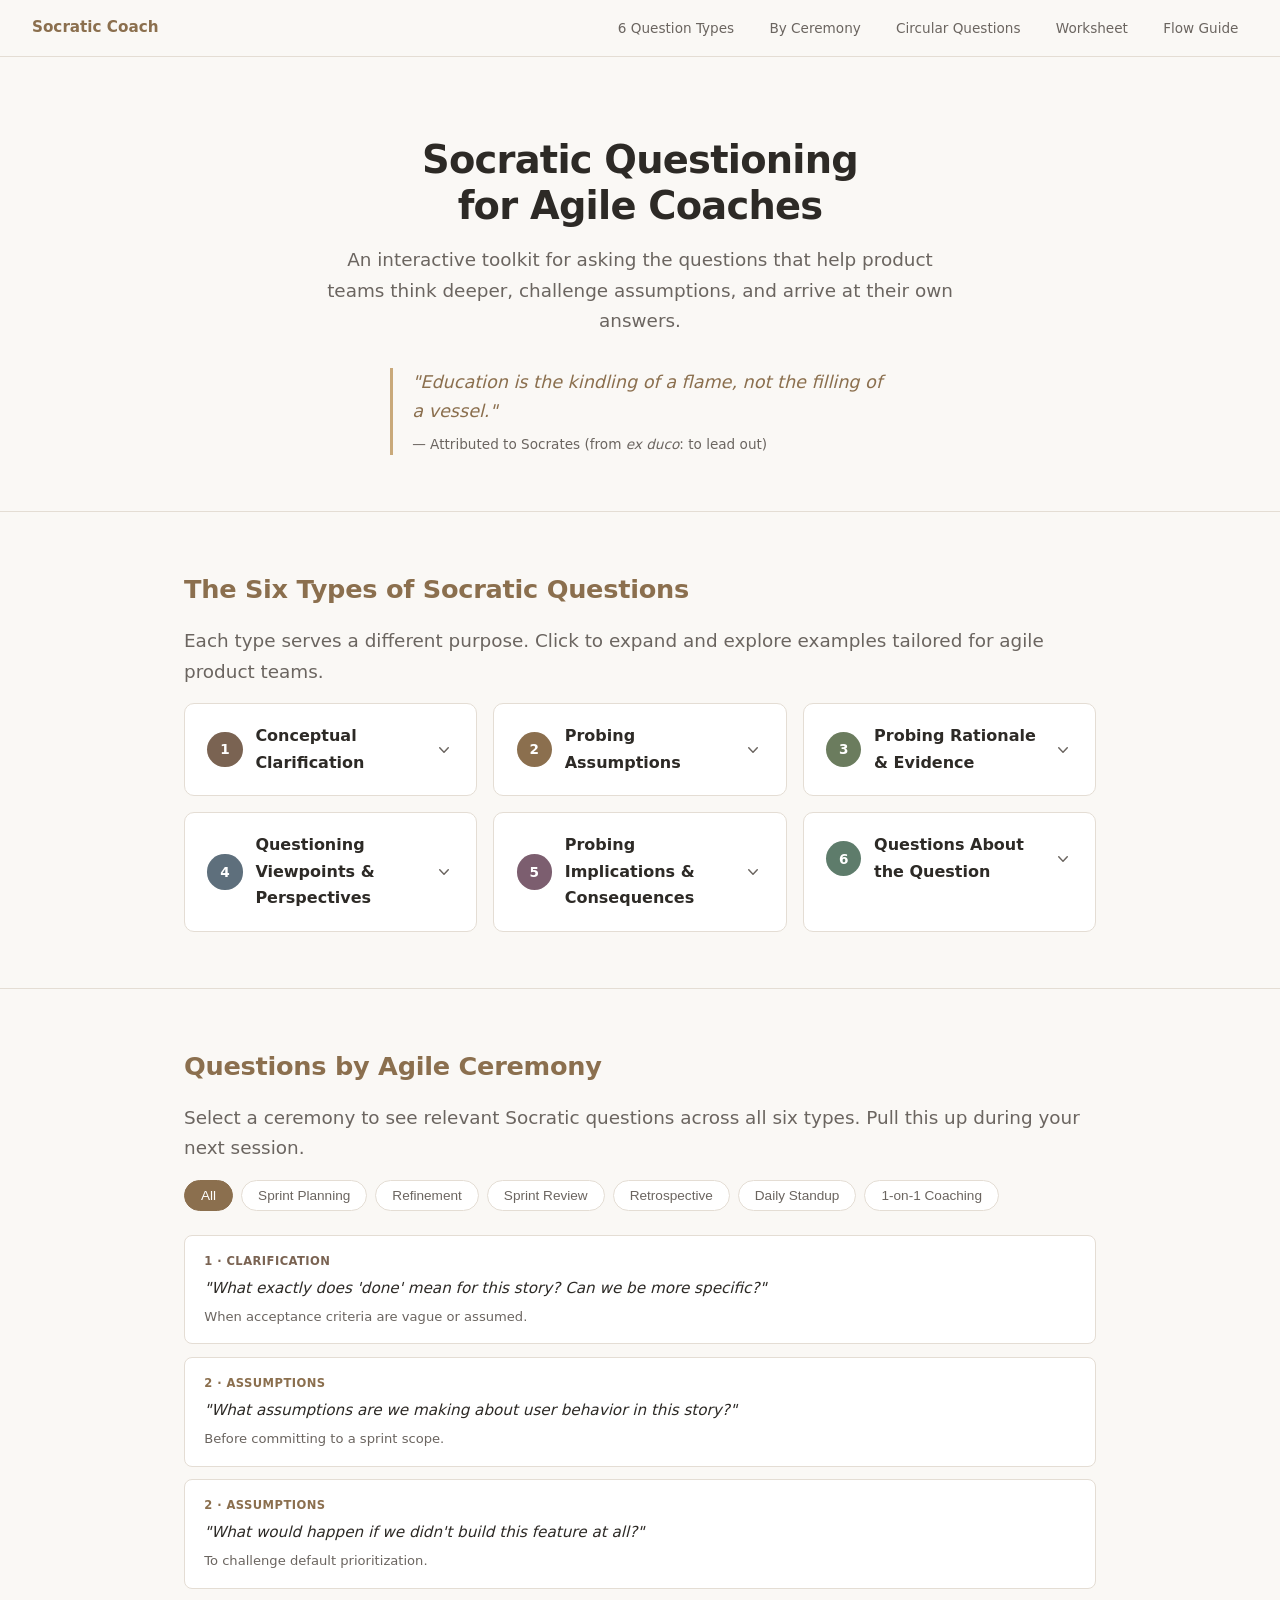
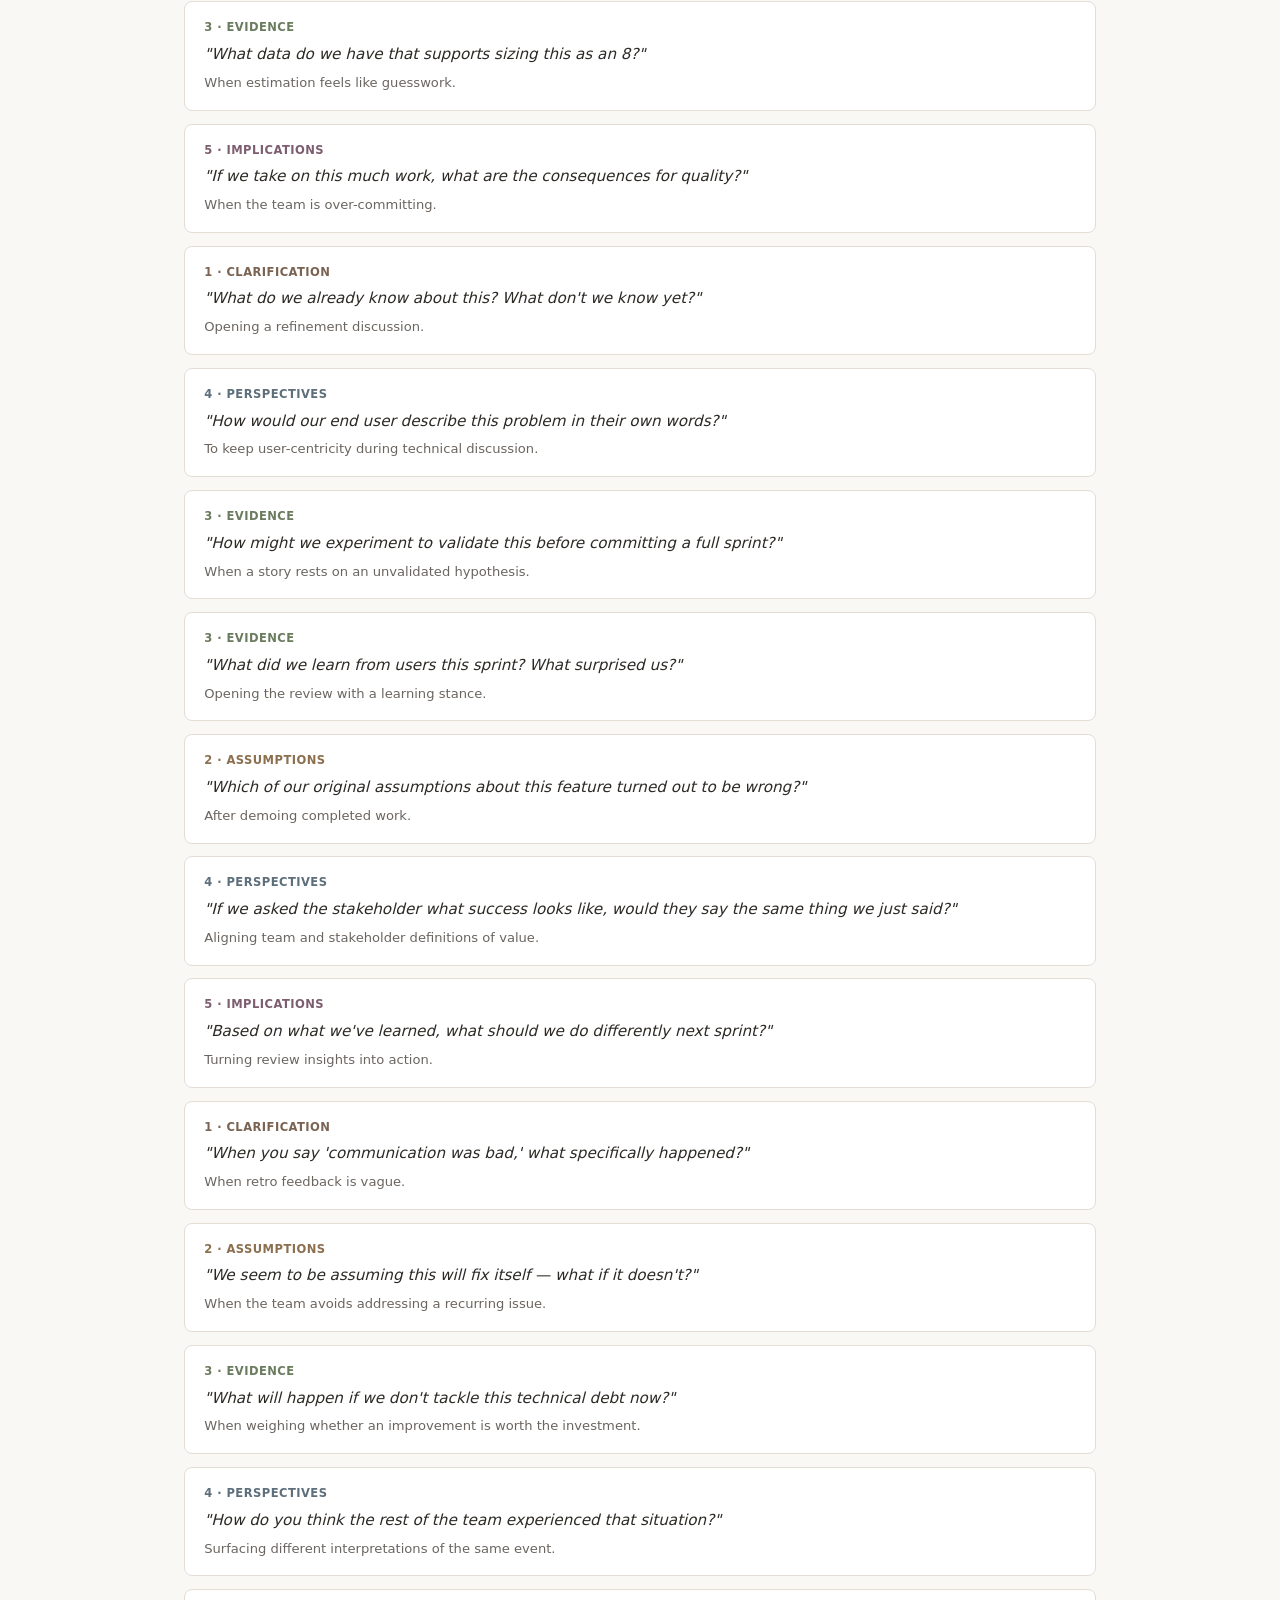
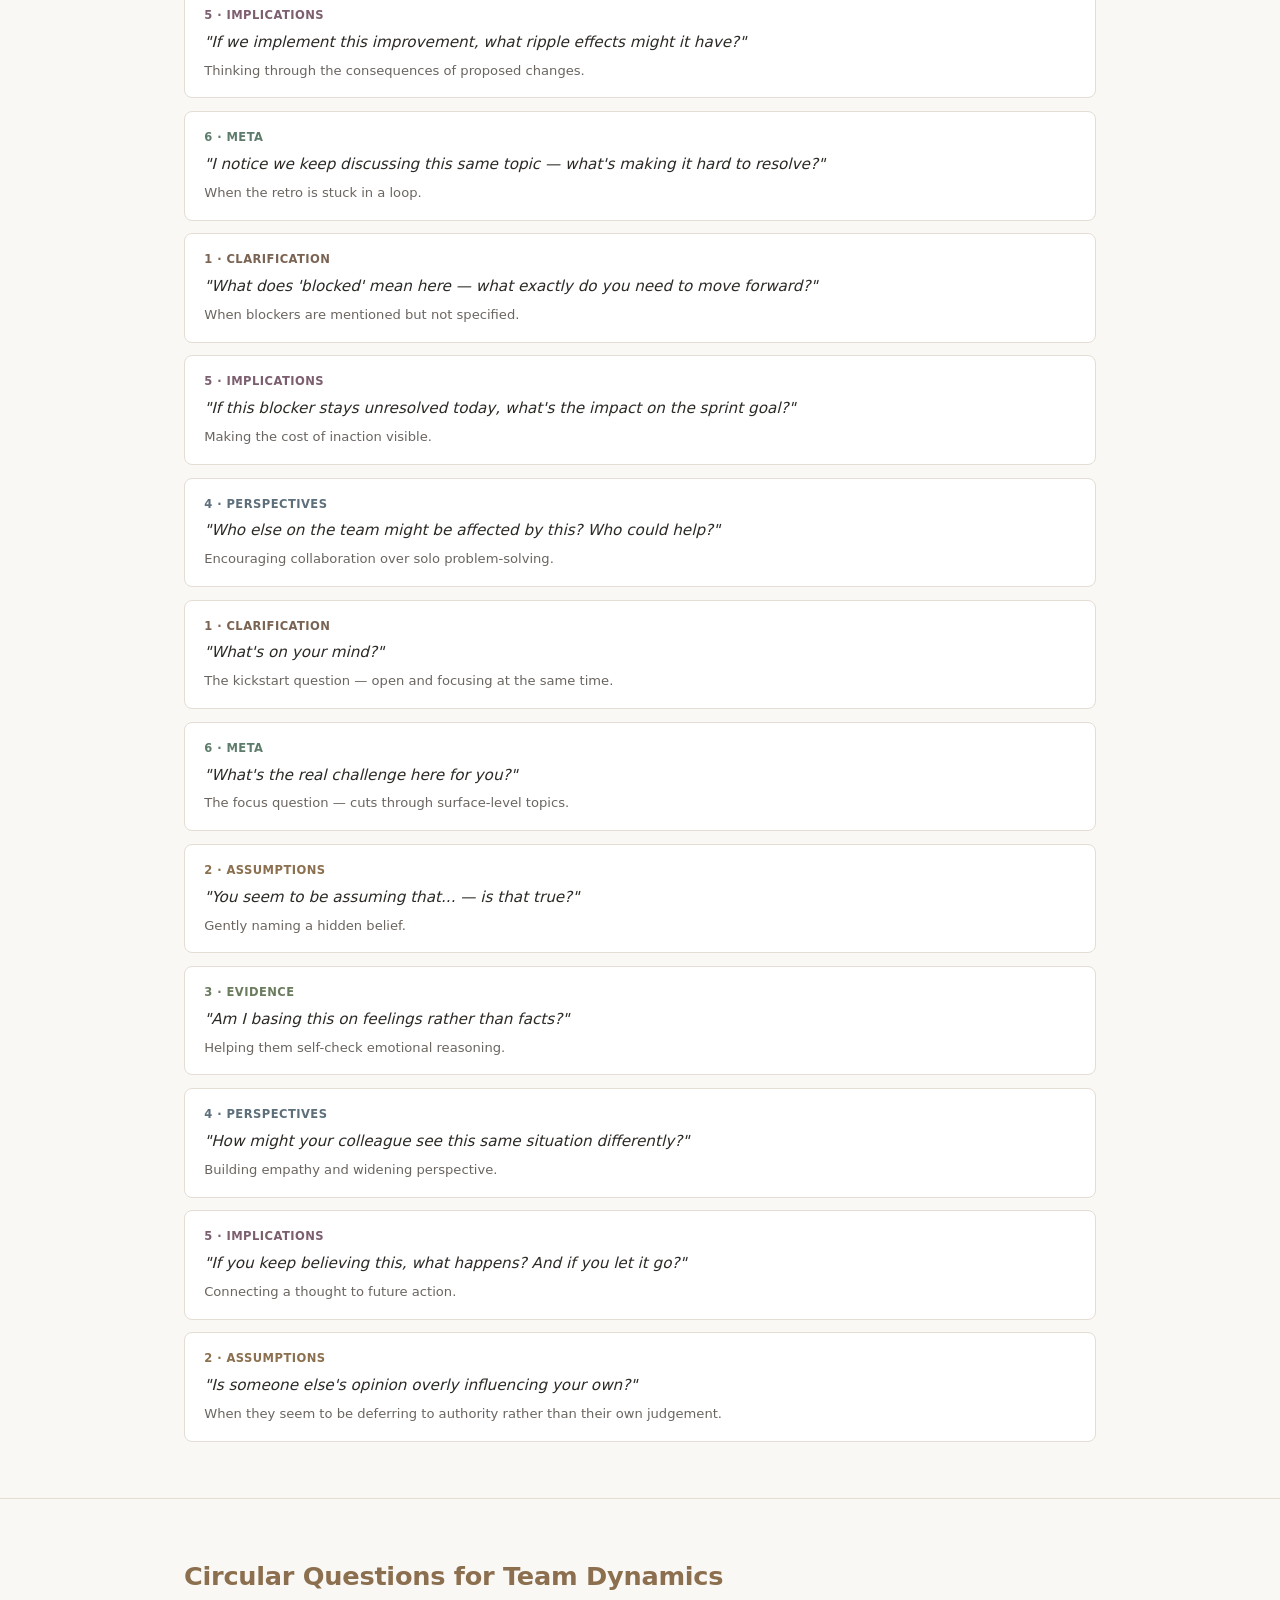
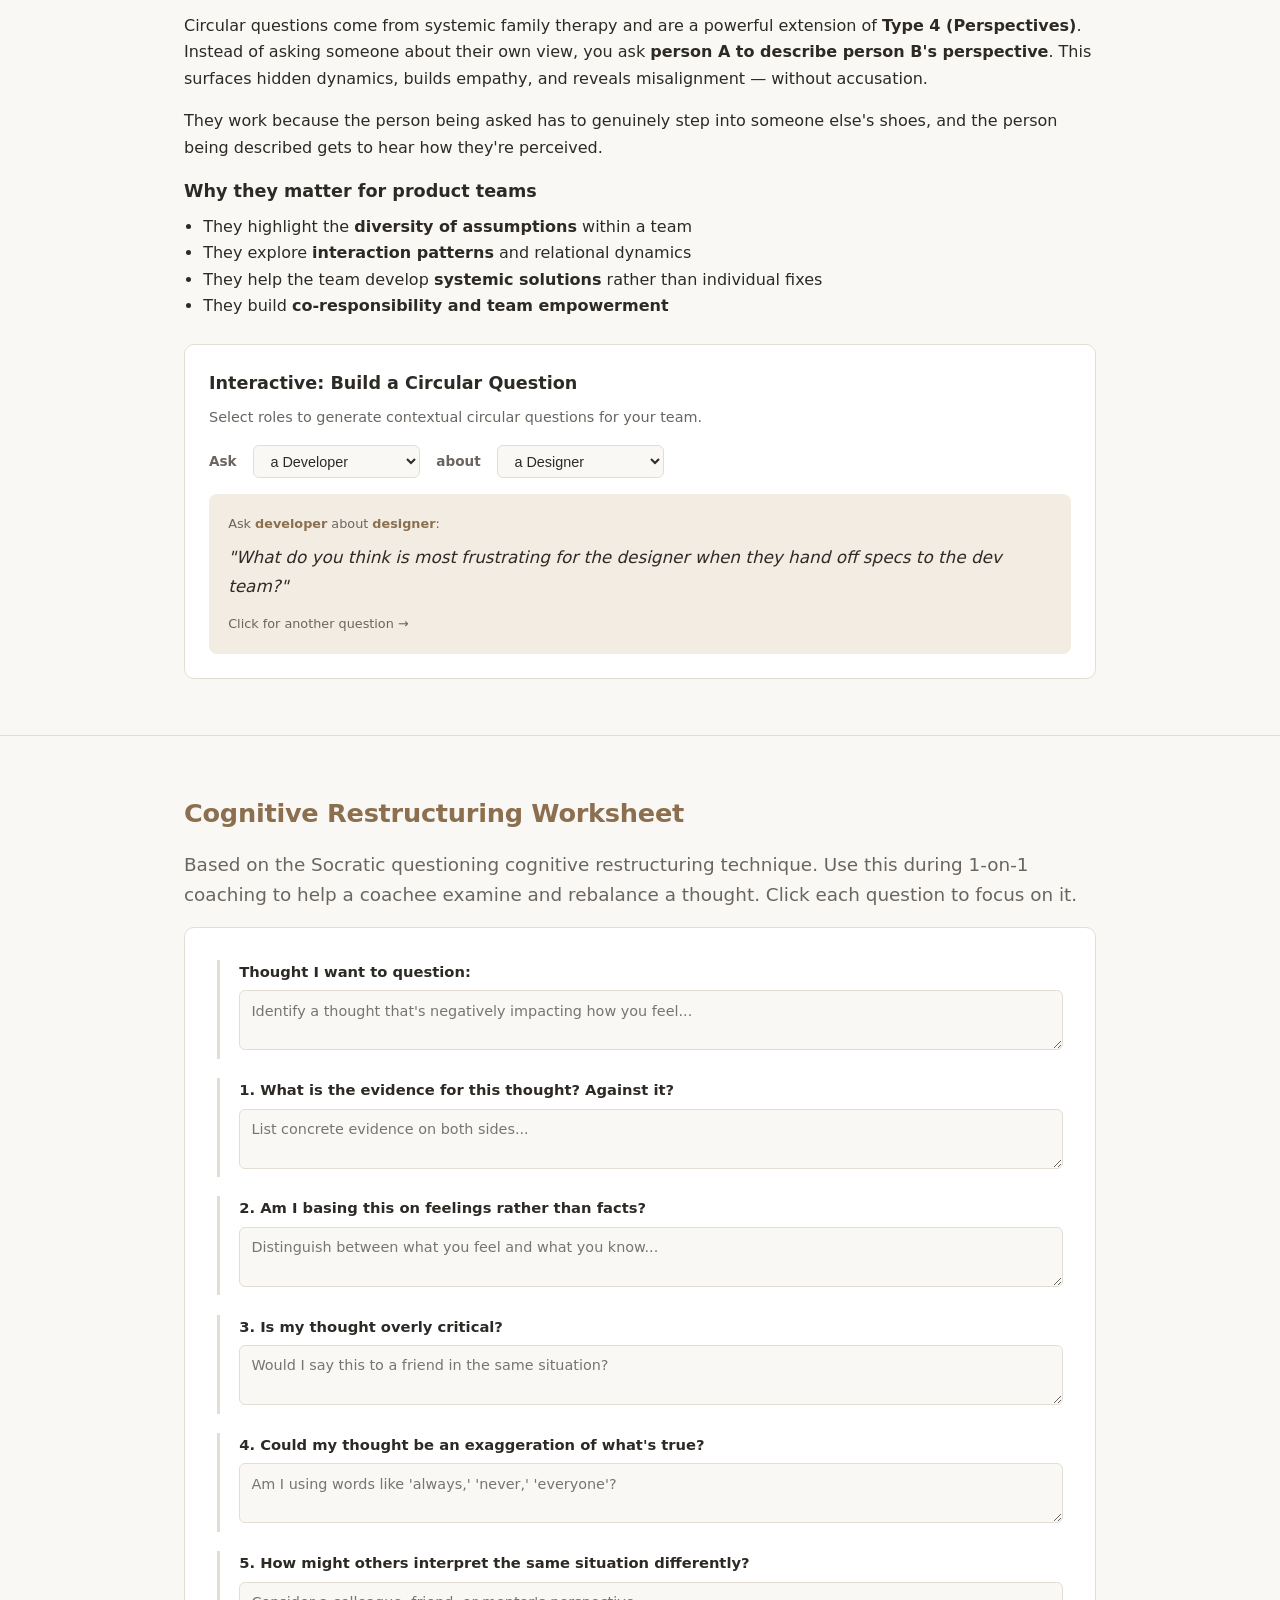
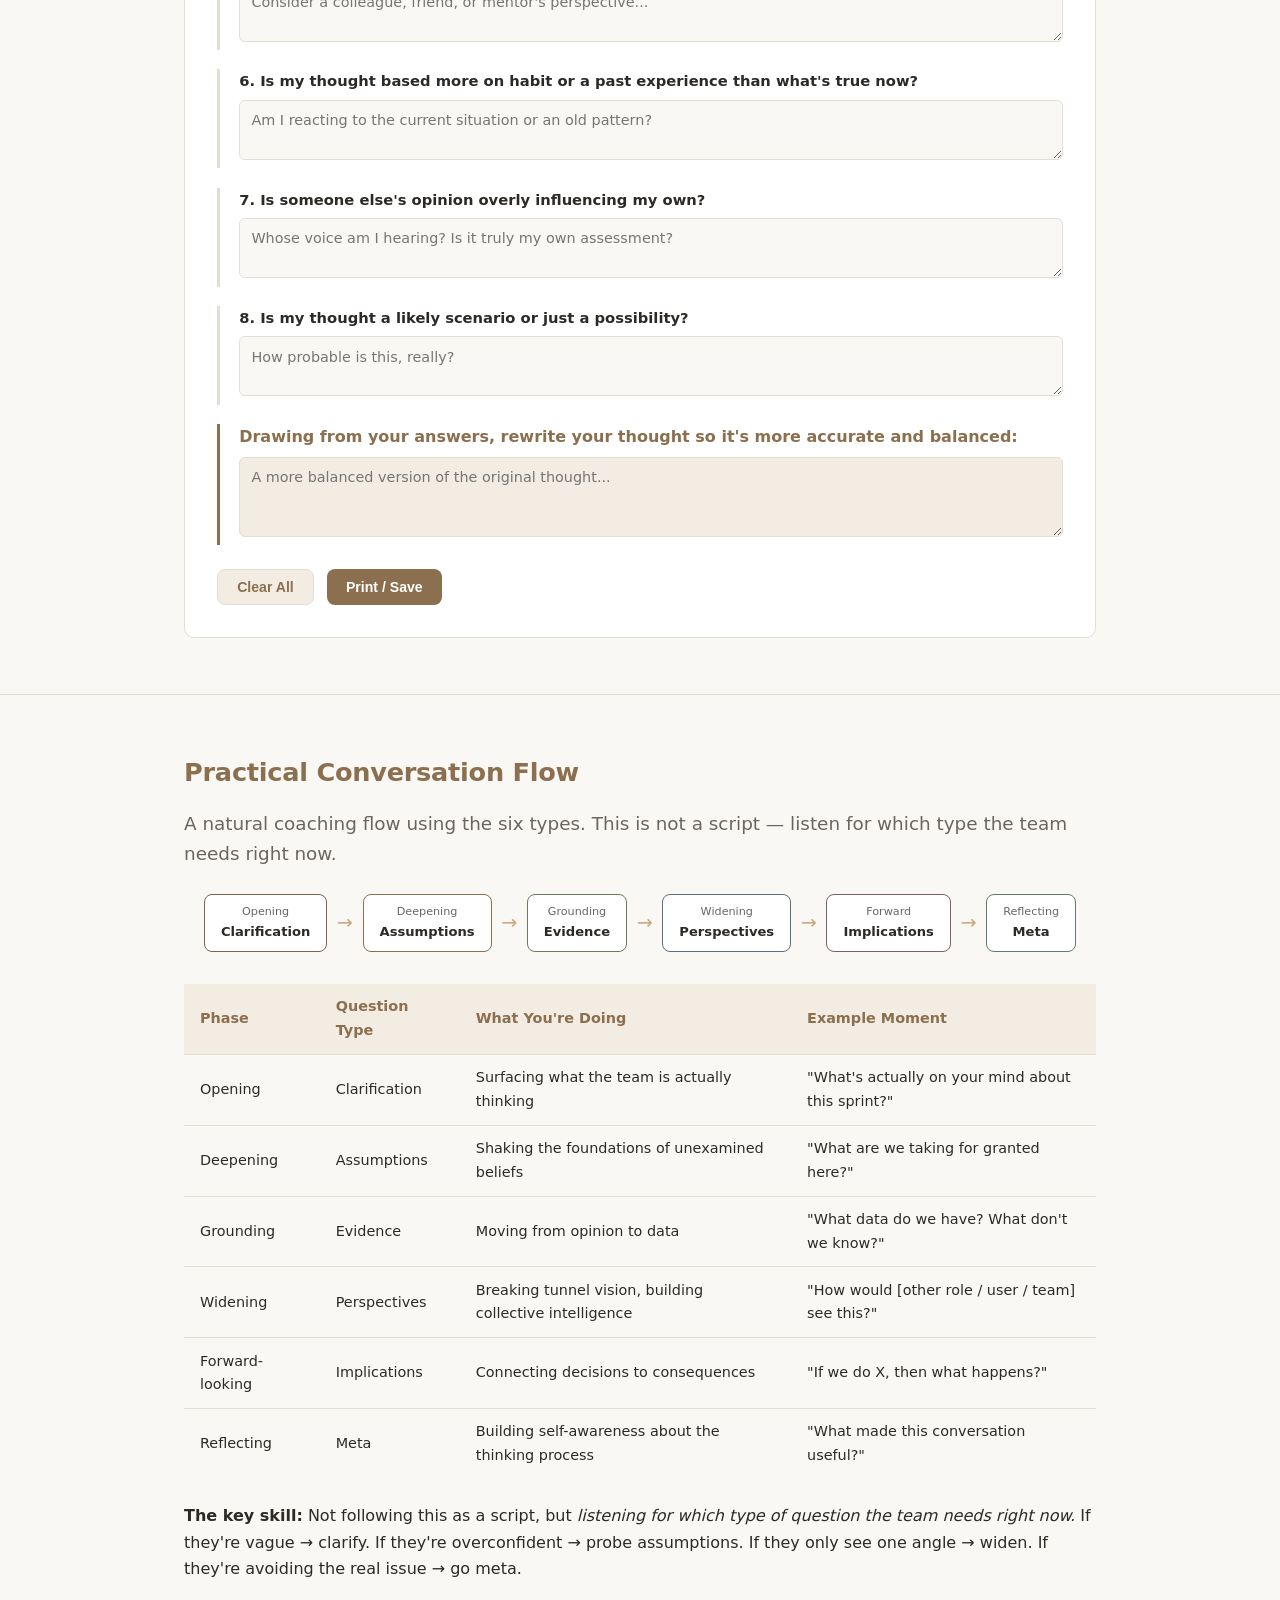
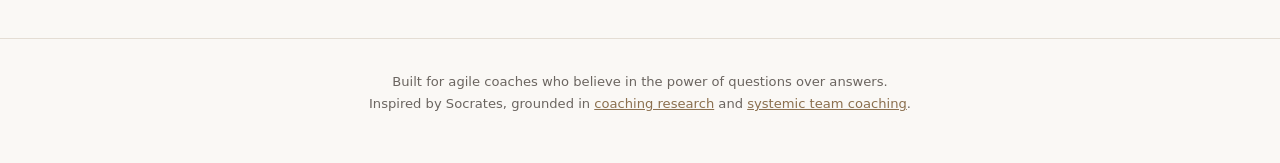
==== index.html @ c81d88c5 "Add interactive Socratic questioning page for agile coaches Replace tracked PDFs with a self-contain" ====
<!DOCTYPE html>
<html lang="en">
<head>
<meta charset="UTF-8">
<meta name="viewport" content="width=device-width, initial-scale=1.0">
<title>Socratic Questioning for Agile Coaches</title>
<style>
  :root {
    --bg: #faf8f5;
    --surface: #ffffff;
    --text: #2d2a26;
    --text-muted: #6b6560;
    --accent: #8b6f4e;
    --accent-light: #c9a97a;
    --accent-bg: #f3ece3;
    --border: #e4ddd4;
    --shadow: 0 2px 8px rgba(45,42,38,0.08);
    --shadow-lg: 0 4px 20px rgba(45,42,38,0.12);
    --radius: 10px;
    --transition: 0.3s cubic-bezier(0.4, 0, 0.2, 1);

    --cat1: #7a6352; --cat1-bg: #f5ede6;
    --cat2: #8b6f4e; --cat2-bg: #f3ece3;
    --cat3: #6b7c5e; --cat3-bg: #edf2e8;
    --cat4: #5e6f7c; --cat4-bg: #e8eef2;
    --cat5: #7c5e6f; --cat5-bg: #f2e8ee;
    --cat6: #5e7c6b; --cat6-bg: #e8f2ed;
  }

  *, *::before, *::after { box-sizing: border-box; margin: 0; padding: 0; }

  body {
    font-family: -apple-system, BlinkMacSystemFont, 'Segoe UI', system-ui, sans-serif;
    background: var(--bg);
    color: var(--text);
    line-height: 1.65;
    -webkit-font-smoothing: antialiased;
  }

  /* ── Nav ── */
  nav {
    position: sticky; top: 0; z-index: 100;
    background: rgba(250,248,245,0.92);
    backdrop-filter: blur(12px);
    border-bottom: 1px solid var(--border);
    padding: 0.75rem 2rem;
    display: flex; gap: 1rem; flex-wrap: wrap; align-items: center;
  }
  nav a {
    color: var(--text-muted); text-decoration: none; font-size: 0.85rem;
    font-weight: 500; padding: 0.3rem 0.6rem; border-radius: 6px;
    transition: var(--transition);
  }
  nav a:hover, nav a:focus { color: var(--accent); background: var(--accent-bg); }
  nav .brand { color: var(--accent); font-weight: 700; font-size: 0.95rem; margin-right: auto; }

  /* ── Layout ── */
  .container { max-width: 960px; margin: 0 auto; padding: 0 1.5rem; }
  section { padding: 3.5rem 0; }
  section + section { border-top: 1px solid var(--border); }

  h1 { font-size: 2.4rem; font-weight: 700; letter-spacing: -0.02em; line-height: 1.2; }
  h2 { font-size: 1.6rem; font-weight: 700; letter-spacing: -0.01em; margin-bottom: 1rem; color: var(--accent); }
  h3 { font-size: 1.1rem; font-weight: 600; margin-bottom: 0.5rem; }
  p { margin-bottom: 1rem; }
  .lead { font-size: 1.15rem; color: var(--text-muted); }

  /* ── Hero ── */
  .hero { padding: 5rem 0 3.5rem; text-align: center; }
  .hero h1 { margin-bottom: 1rem; }
  .hero .lead { max-width: 640px; margin: 0 auto 2rem; }
  .hero blockquote {
    font-style: italic; color: var(--accent); font-size: 1.1rem;
    border-left: 3px solid var(--accent-light); padding-left: 1.2rem;
    max-width: 500px; margin: 0 auto; text-align: left;
  }
  .hero blockquote cite { display: block; font-size: 0.85rem; margin-top: 0.4rem; font-style: normal; color: var(--text-muted); }

  /* ── Cards (6 types) ── */
  .card-grid { display: grid; grid-template-columns: repeat(auto-fill, minmax(280px, 1fr)); gap: 1rem; }

  .card {
    background: var(--surface); border: 1px solid var(--border); border-radius: var(--radius);
    cursor: pointer; transition: var(--transition); overflow: hidden;
  }
  .card:hover { box-shadow: var(--shadow-lg); transform: translateY(-2px); }
  .card.open { box-shadow: var(--shadow-lg); }

  .card-header {
    padding: 1.2rem 1.4rem; display: flex; align-items: center; gap: 0.8rem;
    user-select: none;
  }
  .card-number {
    width: 2.2rem; height: 2.2rem; border-radius: 50%;
    display: flex; align-items: center; justify-content: center;
    font-weight: 700; font-size: 0.85rem; color: #fff; flex-shrink: 0;
  }
  .card-header h3 { margin: 0; font-size: 1rem; flex: 1; }
  .card-chevron {
    width: 20px; height: 20px; transition: transform var(--transition); flex-shrink: 0;
    color: var(--text-muted);
  }
  .card.open .card-chevron { transform: rotate(180deg); }

  .card-body {
    max-height: 0; overflow: hidden; transition: max-height 0.4s ease, padding 0.3s ease;
    padding: 0 1.4rem;
  }
  .card.open .card-body { max-height: 800px; padding: 0 1.4rem 1.4rem; }

  .card-body .tag {
    display: inline-block; font-size: 0.75rem; font-weight: 600;
    padding: 0.15rem 0.55rem; border-radius: 4px; margin-bottom: 0.6rem;
    text-transform: uppercase; letter-spacing: 0.04em;
  }
  .card-body ul { padding-left: 1.2rem; margin-bottom: 0.8rem; }
  .card-body li { margin-bottom: 0.35rem; font-size: 0.92rem; }
  .card-body li em { color: var(--accent); }
  .card-body .tip {
    background: var(--accent-bg); border-radius: 6px; padding: 0.7rem 1rem;
    font-size: 0.88rem; margin-top: 0.5rem;
  }
  .card-body .tip strong { color: var(--accent); }

  .cat1 .card-number { background: var(--cat1); } .cat1 .tag { background: var(--cat1-bg); color: var(--cat1); }
  .cat2 .card-number { background: var(--cat2); } .cat2 .tag { background: var(--cat2-bg); color: var(--cat2); }
  .cat3 .card-number { background: var(--cat3); } .cat3 .tag { background: var(--cat3-bg); color: var(--cat3); }
  .cat4 .card-number { background: var(--cat4); } .cat4 .tag { background: var(--cat4-bg); color: var(--cat4); }
  .cat5 .card-number { background: var(--cat5); } .cat5 .tag { background: var(--cat5-bg); color: var(--cat5); }
  .cat6 .card-number { background: var(--cat6); } .cat6 .tag { background: var(--cat6-bg); color: var(--cat6); }

  /* ── Ceremony Filter ── */
  .filter-bar {
    display: flex; gap: 0.5rem; flex-wrap: wrap; margin-bottom: 1.5rem;
  }
  .filter-btn {
    background: var(--surface); border: 1px solid var(--border); border-radius: 20px;
    padding: 0.45rem 1rem; font-size: 0.85rem; font-weight: 500;
    cursor: pointer; transition: var(--transition); color: var(--text-muted);
  }
  .filter-btn:hover { border-color: var(--accent-light); color: var(--accent); }
  .filter-btn.active { background: var(--accent); color: #fff; border-color: var(--accent); }

  .ceremony-results { display: grid; gap: 0.8rem; }
  .ceremony-item {
    background: var(--surface); border: 1px solid var(--border); border-radius: 8px;
    padding: 1rem 1.2rem; transition: var(--transition);
  }
  .ceremony-item .q-type {
    font-size: 0.72rem; font-weight: 600; text-transform: uppercase;
    letter-spacing: 0.04em; margin-bottom: 0.3rem;
  }
  .ceremony-item .q-text { font-size: 0.95rem; font-style: italic; color: var(--text); }
  .ceremony-item .q-context { font-size: 0.82rem; color: var(--text-muted); margin-top: 0.3rem; }
  .ceremony-item[hidden] { display: none; }

  /* ── Circular Questions ── */
  .circular-demo {
    background: var(--surface); border: 1px solid var(--border); border-radius: var(--radius);
    padding: 1.5rem; margin-top: 1.5rem;
  }
  .role-selectors { display: flex; gap: 1rem; flex-wrap: wrap; margin-bottom: 1rem; align-items: center; }
  .role-selectors label { font-size: 0.85rem; font-weight: 600; color: var(--text-muted); }
  .role-selectors select {
    padding: 0.4rem 0.8rem; border: 1px solid var(--border); border-radius: 6px;
    font-size: 0.9rem; background: var(--bg); color: var(--text);
  }
  .circular-output {
    background: var(--accent-bg); border-radius: 8px; padding: 1.2rem;
    font-size: 0.95rem; line-height: 1.7; min-height: 80px;
  }
  .circular-output em { color: var(--accent); font-style: normal; font-weight: 600; }

  /* ── Worksheet ── */
  .worksheet {
    background: var(--surface); border: 1px solid var(--border); border-radius: var(--radius);
    padding: 2rem; margin-top: 1rem;
  }
  .ws-step {
    margin-bottom: 1.2rem; border-left: 3px solid var(--border);
    padding-left: 1.2rem; transition: border-color var(--transition);
  }
  .ws-step.active { border-left-color: var(--accent); }
  .ws-step label {
    display: block; font-weight: 600; font-size: 0.92rem;
    margin-bottom: 0.4rem; cursor: pointer; color: var(--text);
  }
  .ws-step label:hover { color: var(--accent); }
  .ws-step textarea {
    width: 100%; border: 1px solid var(--border); border-radius: 6px;
    padding: 0.7rem; font-size: 0.9rem; font-family: inherit;
    resize: vertical; min-height: 60px; background: var(--bg);
    transition: border-color var(--transition);
  }
  .ws-step textarea:focus { outline: none; border-color: var(--accent); }
  .ws-step.final { border-left-color: var(--accent); }
  .ws-step.final label { color: var(--accent); font-size: 1rem; }
  .ws-step.final textarea { min-height: 80px; background: var(--accent-bg); }

  .ws-actions { display: flex; gap: 0.8rem; margin-top: 1.5rem; flex-wrap: wrap; }
  .btn {
    padding: 0.55rem 1.2rem; border-radius: 8px; font-size: 0.88rem;
    font-weight: 600; cursor: pointer; border: none; transition: var(--transition);
  }
  .btn-primary { background: var(--accent); color: #fff; }
  .btn-primary:hover { background: #7a5f40; }
  .btn-secondary { background: var(--accent-bg); color: var(--accent); border: 1px solid var(--border); }
  .btn-secondary:hover { background: var(--border); }

  /* ── Flow Guide ── */
  .flow-table { width: 100%; border-collapse: collapse; margin-top: 1rem; }
  .flow-table th, .flow-table td {
    padding: 0.7rem 1rem; text-align: left; border-bottom: 1px solid var(--border);
    font-size: 0.9rem;
  }
  .flow-table th { font-weight: 600; color: var(--accent); background: var(--accent-bg); }
  .flow-table tr:last-child td { border-bottom: none; }
  .flow-arrow {
    display: flex; align-items: center; gap: 0.6rem; flex-wrap: wrap;
    margin-top: 1.5rem; justify-content: center;
  }
  .flow-step {
    background: var(--surface); border: 1px solid var(--border); border-radius: 8px;
    padding: 0.5rem 1rem; font-size: 0.82rem; font-weight: 600; text-align: center;
  }
  .flow-step .step-label { font-size: 0.7rem; color: var(--text-muted); font-weight: 400; display: block; }
  .flow-divider { color: var(--accent-light); font-size: 1.2rem; }

  /* ── Footer ── */
  footer {
    border-top: 1px solid var(--border); padding: 2rem 0; text-align: center;
    font-size: 0.82rem; color: var(--text-muted);
  }
  footer a { color: var(--accent); }

  /* ── Responsive ── */
  @media (max-width: 600px) {
    .hero { padding: 3rem 0 2rem; }
    h1 { font-size: 1.8rem; }
    h2 { font-size: 1.3rem; }
    nav { padding: 0.5rem 1rem; }
    .container { padding: 0 1rem; }
    .card-grid { grid-template-columns: 1fr; }
    .flow-arrow { flex-direction: column; }
    .flow-divider { transform: rotate(90deg); }
  }

  /* ── Print ── */
  @media print {
    nav { display: none; }
    .card-body { max-height: none !important; padding: 0 1.4rem 1.4rem !important; }
    .ceremony-item[hidden] { display: block !important; }
    .worksheet textarea { border: 1px solid #ccc; }
  }
</style>
</head>
<body>

<!-- ═══════════════ NAV ═══════════════ -->
<nav>
  <span class="brand">Socratic Coach</span>
  <a href="#types">6 Question Types</a>
  <a href="#ceremonies">By Ceremony</a>
  <a href="#circular">Circular Questions</a>
  <a href="#worksheet">Worksheet</a>
  <a href="#flow">Flow Guide</a>
</nav>

<!-- ═══════════════ HERO ═══════════════ -->
<section class="hero">
  <div class="container">
    <h1>Socratic Questioning<br>for Agile Coaches</h1>
    <p class="lead">
      An interactive toolkit for asking the questions that help product teams think deeper,
      challenge assumptions, and arrive at their own answers.
    </p>
    <blockquote>
      "Education is the kindling of a flame, not the filling of a vessel."
      <cite>&mdash; Attributed to Socrates (from <em>ex duco</em>: to lead out)</cite>
    </blockquote>
  </div>
</section>

<!-- ═══════════════ 6 TYPES ═══════════════ -->
<section id="types">
  <div class="container">
    <h2>The Six Types of Socratic Questions</h2>
    <p class="lead">Each type serves a different purpose. Click to expand and explore examples tailored for agile product teams.</p>

    <div class="card-grid">

      <!-- Type 1 -->
      <div class="card cat1" data-card>
        <div class="card-header">
          <span class="card-number">1</span>
          <h3>Conceptual Clarification</h3>
          <svg class="card-chevron" viewBox="0 0 20 20" fill="currentColor"><path fill-rule="evenodd" d="M5.23 7.21a.75.75 0 011.06.02L10 11.168l3.71-3.938a.75.75 0 111.08 1.04l-4.25 4.5a.75.75 0 01-1.08 0l-4.25-4.5a.75.75 0 01.02-1.06z"/></svg>
        </div>
        <div class="card-body">
          <span class="tag">Go deeper</span>
          <p>Get them to think more about what exactly they are asking or thinking about. Surface hidden misalignment in language the team <em>thinks</em> they agree on.</p>
          <h3>When to use in agile</h3>
          <p>Sprint planning, story refinement, whenever someone uses vague terms like "quality," "done," or "the process is broken."</p>
          <h3>Example questions</h3>
          <ul>
            <li><em>"When you say 'done,' what does that look like specifically?"</em></li>
            <li><em>"What do we already know about this user's problem?"</em></li>
            <li><em>"Are you saying we should stop doing X, or change how we do X?"</em></li>
            <li><em>"Can you give me an example of what you mean?"</em></li>
            <li><em>"How does this relate to what we discussed last sprint?"</em></li>
            <li><em>"Can you rephrase that so the whole team has the same picture?"</em></li>
          </ul>
          <div class="tip"><strong>Watch for:</strong> Teams often skip clarification because they assume shared understanding. Your job is to slow them down right here. The cost of aligning on words is tiny compared to the cost of building the wrong thing.</div>
        </div>
      </div>

      <!-- Type 2 -->
      <div class="card cat2" data-card>
        <div class="card-header">
          <span class="card-number">2</span>
          <h3>Probing Assumptions</h3>
          <svg class="card-chevron" viewBox="0 0 20 20" fill="currentColor"><path fill-rule="evenodd" d="M5.23 7.21a.75.75 0 011.06.02L10 11.168l3.71-3.938a.75.75 0 111.08 1.04l-4.25 4.5a.75.75 0 01-1.08 0l-4.25-4.5a.75.75 0 01.02-1.06z"/></svg>
        </div>
        <div class="card-body">
          <span class="tag">Shake the bedrock</span>
          <p>Make them think about the presuppositions and unquestioned beliefs on which they are founding their argument. Unexamined assumptions are where bad sprint commitments and failed products come from.</p>
          <h3>When to use in agile</h3>
          <p>Estimation, backlog prioritization, any time someone says "obviously" or "we always do it this way."</p>
          <h3>Example questions</h3>
          <ul>
            <li><em>"What are we assuming about how users will react to this?"</em></li>
            <li><em>"We seem to be assuming the API will be stable &mdash; how can we verify that?"</em></li>
            <li><em>"What if the opposite were true?"</em></li>
            <li><em>"What would happen if we didn't build this feature at all?"</em></li>
            <li><em>"How did we choose those assumptions?"</em></li>
            <li><em>"And what else?"</em> &mdash; the first assumption named is rarely the most important one</li>
          </ul>
          <div class="tip"><strong>Watch for:</strong> The "AWE question" &mdash; <em>"And what else?"</em> &mdash; is deceptively powerful. Keep asking it. Their first answer is never their only answer, and rarely their best.</div>
        </div>
      </div>

      <!-- Type 3 -->
      <div class="card cat3" data-card>
        <div class="card-header">
          <span class="card-number">3</span>
          <h3>Probing Rationale &amp; Evidence</h3>
          <svg class="card-chevron" viewBox="0 0 20 20" fill="currentColor"><path fill-rule="evenodd" d="M5.23 7.21a.75.75 0 011.06.02L10 11.168l3.71-3.938a.75.75 0 111.08 1.04l-4.25 4.5a.75.75 0 01-1.08 0l-4.25-4.5a.75.75 0 01.02-1.06z"/></svg>
        </div>
        <div class="card-body">
          <span class="tag">Show the evidence</span>
          <p>When they give a rationale, dig into that reasoning rather than assuming it is a given. This moves a team from opinion-driven to evidence-driven &mdash; the engine behind "inspect and adapt."</p>
          <h3>When to use in agile</h3>
          <p>Sprint review (did we validate the hypothesis?), when someone advocates strongly for a technical approach, retrospectives when diagnosing root causes.</p>
          <h3>Example questions</h3>
          <ul>
            <li><em>"What data do we have that supports this priority?"</em></li>
            <li><em>"How might we experiment to validate this before committing a full sprint?"</em></li>
            <li><em>"Is this based on what users told us, or what we think they need?"</em></li>
            <li><em>"Would that reasoning stand up if we presented it to stakeholders?"</em></li>
            <li><em>"How do you know this? Show me."</em></li>
            <li><em>"What evidence is there to support what you are saying?"</em></li>
          </ul>
          <div class="tip"><strong>Watch for:</strong> This category is the Socratic engine behind empiricism. You're teaching the team to demand evidence from themselves &mdash; not from you.</div>
        </div>
      </div>

      <!-- Type 4 -->
      <div class="card cat4" data-card>
        <div class="card-header">
          <span class="card-number">4</span>
          <h3>Questioning Viewpoints &amp; Perspectives</h3>
          <svg class="card-chevron" viewBox="0 0 20 20" fill="currentColor"><path fill-rule="evenodd" d="M5.23 7.21a.75.75 0 011.06.02L10 11.168l3.71-3.938a.75.75 0 111.08 1.04l-4.25 4.5a.75.75 0 01-1.08 0l-4.25-4.5a.75.75 0 01.02-1.06z"/></svg>
        </div>
        <div class="card-body">
          <span class="tag">Widen the lens</span>
          <p>Most arguments come from a particular position. Show that there are other, equally valid, viewpoints. This is arguably <strong>the most important category for team coaching</strong> because it breaks siloed thinking and builds collective intelligence.</p>
          <h3>When to use in agile</h3>
          <p>When the loudest voice dominates, cross-functional tensions (dev vs. design vs. product), retrospectives, stakeholder alignment sessions.</p>
          <h3>Example questions</h3>
          <ul>
            <li><em>"How would our end user describe this problem?"</em></li>
            <li><em>"What would the ops team say about this architectural choice?"</em></li>
            <li><em>"Who benefits from keeping things the way they are?"</em></li>
            <li><em>"If we asked the stakeholder what success looks like, would they say the same thing?"</em></li>
            <li><em>"What alternative ways of looking at this are there?"</em></li>
            <li><em>"How could you look at this another way?"</em></li>
          </ul>
          <div class="tip"><strong>Watch for:</strong> This type naturally extends into <strong>circular questions</strong> (see below) &mdash; asking person A about person B's perspective. Extremely powerful for surfacing hidden team dynamics.</div>
        </div>
      </div>

      <!-- Type 5 -->
      <div class="card cat5" data-card>
        <div class="card-header">
          <span class="card-number">5</span>
          <h3>Probing Implications &amp; Consequences</h3>
          <svg class="card-chevron" viewBox="0 0 20 20" fill="currentColor"><path fill-rule="evenodd" d="M5.23 7.21a.75.75 0 011.06.02L10 11.168l3.71-3.938a.75.75 0 111.08 1.04l-4.25 4.5a.75.75 0 01-1.08 0l-4.25-4.5a.75.75 0 01.02-1.06z"/></svg>
        </div>
        <div class="card-body">
          <span class="tag">Then what happens?</span>
          <p>The argument they give may have logical implications that can be forecast. Do these make sense? Are they desirable? These questions pull teams into systems thinking &mdash; seeing downstream effects and ripple impacts.</p>
          <h3>When to use in agile</h3>
          <p>Technical debt discussions, prioritization trade-offs, when a team wants to take a shortcut, when they're avoiding a hard decision.</p>
          <h3>Example questions</h3>
          <ul>
            <li><em>"If we don't address this tech debt now, what will the next three sprints look like?"</em></li>
            <li><em>"What are the consequences of that assumption for our users?"</em></li>
            <li><em>"If this works, what does it make possible? If it doesn't, what have we learned?"</em></li>
            <li><em>"How does this decision affect the other teams who depend on us?"</em></li>
            <li><em>"Why is this important? What is the best outcome, and why?"</em></li>
          </ul>
          <div class="tip"><strong>Watch for:</strong> Peter Hawkins' "Connecting" discipline in systemic team coaching emphasizes that teams must consider their impact on the wider system. These questions train that muscle.</div>
        </div>
      </div>

      <!-- Type 6 -->
      <div class="card cat6" data-card>
        <div class="card-header">
          <span class="card-number">6</span>
          <h3>Questions About the Question</h3>
          <svg class="card-chevron" viewBox="0 0 20 20" fill="currentColor"><path fill-rule="evenodd" d="M5.23 7.21a.75.75 0 011.06.02L10 11.168l3.71-3.938a.75.75 0 111.08 1.04l-4.25 4.5a.75.75 0 01-1.08 0l-4.25-4.5a.75.75 0 01.02-1.06z"/></svg>
        </div>
        <div class="card-body">
          <span class="tag">Go meta</span>
          <p>Turn the question in on itself. This is the meta-level &mdash; it interrupts unproductive patterns and helps the team become aware of their own thinking process. The most coaching-like of all six types.</p>
          <h3>When to use in agile</h3>
          <p>When a discussion goes in circles, when the team debates something that might not matter, when you want to build self-awareness about decision-making.</p>
          <h3>Example questions</h3>
          <ul>
            <li><em>"What's the real challenge here for you as a team?"</em></li>
            <li><em>"I notice we've been discussing this for 20 minutes &mdash; what's making this decision hard?"</em></li>
            <li><em>"Why do you think I'm asking you this instead of giving you the answer?"</em></li>
            <li><em>"Is this the right question to be asking right now, or is there a deeper one?"</em></li>
            <li><em>"What was the point of asking that question?"</em></li>
          </ul>
          <div class="tip"><strong>Watch for:</strong> When team members start asking these meta-questions themselves, you know the coaching is working. You're modelling that the <em>process of thinking</em> matters as much as the conclusion.</div>
        </div>
      </div>

    </div>
  </div>
</section>

<!-- ═══════════════ CEREMONY FILTER ═══════════════ -->
<section id="ceremonies">
  <div class="container">
    <h2>Questions by Agile Ceremony</h2>
    <p class="lead">Select a ceremony to see relevant Socratic questions across all six types. Pull this up during your next session.</p>

    <div class="filter-bar" role="tablist">
      <button class="filter-btn active" role="tab" data-filter="all">All</button>
      <button class="filter-btn" role="tab" data-filter="planning">Sprint Planning</button>
      <button class="filter-btn" role="tab" data-filter="refinement">Refinement</button>
      <button class="filter-btn" role="tab" data-filter="review">Sprint Review</button>
      <button class="filter-btn" role="tab" data-filter="retro">Retrospective</button>
      <button class="filter-btn" role="tab" data-filter="daily">Daily Standup</button>
      <button class="filter-btn" role="tab" data-filter="one-on-one">1-on-1 Coaching</button>
    </div>

    <div class="ceremony-results" id="ceremonyResults">
      <!-- Planning -->
      <div class="ceremony-item" data-ceremonies="planning refinement">
        <div class="q-type" style="color:var(--cat1)">1 &middot; Clarification</div>
        <div class="q-text">"What exactly does 'done' mean for this story? Can we be more specific?"</div>
        <div class="q-context">When acceptance criteria are vague or assumed.</div>
      </div>
      <div class="ceremony-item" data-ceremonies="planning">
        <div class="q-type" style="color:var(--cat2)">2 &middot; Assumptions</div>
        <div class="q-text">"What assumptions are we making about user behavior in this story?"</div>
        <div class="q-context">Before committing to a sprint scope.</div>
      </div>
      <div class="ceremony-item" data-ceremonies="planning refinement">
        <div class="q-type" style="color:var(--cat2)">2 &middot; Assumptions</div>
        <div class="q-text">"What would happen if we didn't build this feature at all?"</div>
        <div class="q-context">To challenge default prioritization.</div>
      </div>
      <div class="ceremony-item" data-ceremonies="planning">
        <div class="q-type" style="color:var(--cat3)">3 &middot; Evidence</div>
        <div class="q-text">"What data do we have that supports sizing this as an 8?"</div>
        <div class="q-context">When estimation feels like guesswork.</div>
      </div>
      <div class="ceremony-item" data-ceremonies="planning refinement">
        <div class="q-type" style="color:var(--cat5)">5 &middot; Implications</div>
        <div class="q-text">"If we take on this much work, what are the consequences for quality?"</div>
        <div class="q-context">When the team is over-committing.</div>
      </div>

      <!-- Refinement -->
      <div class="ceremony-item" data-ceremonies="refinement">
        <div class="q-type" style="color:var(--cat1)">1 &middot; Clarification</div>
        <div class="q-text">"What do we already know about this? What don't we know yet?"</div>
        <div class="q-context">Opening a refinement discussion.</div>
      </div>
      <div class="ceremony-item" data-ceremonies="refinement">
        <div class="q-type" style="color:var(--cat4)">4 &middot; Perspectives</div>
        <div class="q-text">"How would our end user describe this problem in their own words?"</div>
        <div class="q-context">To keep user-centricity during technical discussion.</div>
      </div>
      <div class="ceremony-item" data-ceremonies="refinement">
        <div class="q-type" style="color:var(--cat3)">3 &middot; Evidence</div>
        <div class="q-text">"How might we experiment to validate this before committing a full sprint?"</div>
        <div class="q-context">When a story rests on an unvalidated hypothesis.</div>
      </div>

      <!-- Review -->
      <div class="ceremony-item" data-ceremonies="review">
        <div class="q-type" style="color:var(--cat3)">3 &middot; Evidence</div>
        <div class="q-text">"What did we learn from users this sprint? What surprised us?"</div>
        <div class="q-context">Opening the review with a learning stance.</div>
      </div>
      <div class="ceremony-item" data-ceremonies="review">
        <div class="q-type" style="color:var(--cat2)">2 &middot; Assumptions</div>
        <div class="q-text">"Which of our original assumptions about this feature turned out to be wrong?"</div>
        <div class="q-context">After demoing completed work.</div>
      </div>
      <div class="ceremony-item" data-ceremonies="review">
        <div class="q-type" style="color:var(--cat4)">4 &middot; Perspectives</div>
        <div class="q-text">"If we asked the stakeholder what success looks like, would they say the same thing we just said?"</div>
        <div class="q-context">Aligning team and stakeholder definitions of value.</div>
      </div>
      <div class="ceremony-item" data-ceremonies="review">
        <div class="q-type" style="color:var(--cat5)">5 &middot; Implications</div>
        <div class="q-text">"Based on what we've learned, what should we do differently next sprint?"</div>
        <div class="q-context">Turning review insights into action.</div>
      </div>

      <!-- Retro -->
      <div class="ceremony-item" data-ceremonies="retro">
        <div class="q-type" style="color:var(--cat1)">1 &middot; Clarification</div>
        <div class="q-text">"When you say 'communication was bad,' what specifically happened?"</div>
        <div class="q-context">When retro feedback is vague.</div>
      </div>
      <div class="ceremony-item" data-ceremonies="retro">
        <div class="q-type" style="color:var(--cat2)">2 &middot; Assumptions</div>
        <div class="q-text">"We seem to be assuming this will fix itself &mdash; what if it doesn't?"</div>
        <div class="q-context">When the team avoids addressing a recurring issue.</div>
      </div>
      <div class="ceremony-item" data-ceremonies="retro">
        <div class="q-type" style="color:var(--cat3)">3 &middot; Evidence</div>
        <div class="q-text">"What will happen if we don't tackle this technical debt now?"</div>
        <div class="q-context">When weighing whether an improvement is worth the investment.</div>
      </div>
      <div class="ceremony-item" data-ceremonies="retro">
        <div class="q-type" style="color:var(--cat4)">4 &middot; Perspectives</div>
        <div class="q-text">"How do you think the rest of the team experienced that situation?"</div>
        <div class="q-context">Surfacing different interpretations of the same event.</div>
      </div>
      <div class="ceremony-item" data-ceremonies="retro">
        <div class="q-type" style="color:var(--cat5)">5 &middot; Implications</div>
        <div class="q-text">"If we implement this improvement, what ripple effects might it have?"</div>
        <div class="q-context">Thinking through the consequences of proposed changes.</div>
      </div>
      <div class="ceremony-item" data-ceremonies="retro">
        <div class="q-type" style="color:var(--cat6)">6 &middot; Meta</div>
        <div class="q-text">"I notice we keep discussing this same topic &mdash; what's making it hard to resolve?"</div>
        <div class="q-context">When the retro is stuck in a loop.</div>
      </div>

      <!-- Daily -->
      <div class="ceremony-item" data-ceremonies="daily">
        <div class="q-type" style="color:var(--cat1)">1 &middot; Clarification</div>
        <div class="q-text">"What does 'blocked' mean here &mdash; what exactly do you need to move forward?"</div>
        <div class="q-context">When blockers are mentioned but not specified.</div>
      </div>
      <div class="ceremony-item" data-ceremonies="daily">
        <div class="q-type" style="color:var(--cat5)">5 &middot; Implications</div>
        <div class="q-text">"If this blocker stays unresolved today, what's the impact on the sprint goal?"</div>
        <div class="q-context">Making the cost of inaction visible.</div>
      </div>
      <div class="ceremony-item" data-ceremonies="daily">
        <div class="q-type" style="color:var(--cat4)">4 &middot; Perspectives</div>
        <div class="q-text">"Who else on the team might be affected by this? Who could help?"</div>
        <div class="q-context">Encouraging collaboration over solo problem-solving.</div>
      </div>

      <!-- 1-on-1 -->
      <div class="ceremony-item" data-ceremonies="one-on-one">
        <div class="q-type" style="color:var(--cat1)">1 &middot; Clarification</div>
        <div class="q-text">"What's on your mind?"</div>
        <div class="q-context">The kickstart question &mdash; open and focusing at the same time.</div>
      </div>
      <div class="ceremony-item" data-ceremonies="one-on-one">
        <div class="q-type" style="color:var(--cat6)">6 &middot; Meta</div>
        <div class="q-text">"What's the real challenge here for you?"</div>
        <div class="q-context">The focus question &mdash; cuts through surface-level topics.</div>
      </div>
      <div class="ceremony-item" data-ceremonies="one-on-one">
        <div class="q-type" style="color:var(--cat2)">2 &middot; Assumptions</div>
        <div class="q-text">"You seem to be assuming that... &mdash; is that true?"</div>
        <div class="q-context">Gently naming a hidden belief.</div>
      </div>
      <div class="ceremony-item" data-ceremonies="one-on-one">
        <div class="q-type" style="color:var(--cat3)">3 &middot; Evidence</div>
        <div class="q-text">"Am I basing this on feelings rather than facts?"</div>
        <div class="q-context">Helping them self-check emotional reasoning.</div>
      </div>
      <div class="ceremony-item" data-ceremonies="one-on-one">
        <div class="q-type" style="color:var(--cat4)">4 &middot; Perspectives</div>
        <div class="q-text">"How might your colleague see this same situation differently?"</div>
        <div class="q-context">Building empathy and widening perspective.</div>
      </div>
      <div class="ceremony-item" data-ceremonies="one-on-one">
        <div class="q-type" style="color:var(--cat5)">5 &middot; Implications</div>
        <div class="q-text">"If you keep believing this, what happens? And if you let it go?"</div>
        <div class="q-context">Connecting a thought to future action.</div>
      </div>
      <div class="ceremony-item" data-ceremonies="one-on-one">
        <div class="q-type" style="color:var(--cat2)">2 &middot; Assumptions</div>
        <div class="q-text">"Is someone else's opinion overly influencing your own?"</div>
        <div class="q-context">When they seem to be deferring to authority rather than their own judgement.</div>
      </div>
    </div>
  </div>
</section>

<!-- ═══════════════ CIRCULAR QUESTIONS ═══════════════ -->
<section id="circular">
  <div class="container">
    <h2>Circular Questions for Team Dynamics</h2>
    <p>Circular questions come from systemic family therapy and are a powerful extension of <strong>Type 4 (Perspectives)</strong>. Instead of asking someone about their own view, you ask <strong>person A to describe person B's perspective</strong>. This surfaces hidden dynamics, builds empathy, and reveals misalignment &mdash; without accusation.</p>
    <p>They work because the person being asked has to genuinely step into someone else's shoes, and the person being described gets to hear how they're perceived.</p>

    <h3>Why they matter for product teams</h3>
    <ul style="padding-left:1.2rem; margin-bottom:1.5rem;">
      <li>They highlight the <strong>diversity of assumptions</strong> within a team</li>
      <li>They explore <strong>interaction patterns</strong> and relational dynamics</li>
      <li>They help the team develop <strong>systemic solutions</strong> rather than individual fixes</li>
      <li>They build <strong>co-responsibility and team empowerment</strong></li>
    </ul>

    <div class="circular-demo">
      <h3>Interactive: Build a Circular Question</h3>
      <p style="font-size:0.9rem;color:var(--text-muted);">Select roles to generate contextual circular questions for your team.</p>
      <div class="role-selectors">
        <label for="askee">Ask</label>
        <select id="askee">
          <option value="developer">a Developer</option>
          <option value="designer">a Designer</option>
          <option value="product-owner">the Product Owner</option>
          <option value="tester">a Tester / QA</option>
          <option value="scrum-master">the Scrum Master</option>
          <option value="stakeholder">a Stakeholder</option>
        </select>
        <label for="about">about</label>
        <select id="about">
          <option value="designer">a Designer</option>
          <option value="developer">a Developer</option>
          <option value="product-owner">the Product Owner</option>
          <option value="tester">a Tester / QA</option>
          <option value="scrum-master">the Scrum Master</option>
          <option value="stakeholder">a Stakeholder</option>
          <option value="team">the whole Team</option>
          <option value="users">the Users</option>
        </select>
      </div>
      <div class="circular-output" id="circularOutput"></div>
    </div>
  </div>
</section>

<!-- ═══════════════ WORKSHEET ═══════════════ -->
<section id="worksheet">
  <div class="container">
    <h2>Cognitive Restructuring Worksheet</h2>
    <p class="lead">Based on the Socratic questioning cognitive restructuring technique. Use this during 1-on-1 coaching to help a coachee examine and rebalance a thought. Click each question to focus on it.</p>

    <div class="worksheet">
      <div class="ws-step">
        <label for="ws-thought">Thought I want to question:</label>
        <textarea id="ws-thought" placeholder="Identify a thought that's negatively impacting how you feel..."></textarea>
      </div>

      <div class="ws-step">
        <label for="ws-q1">1. What is the evidence for this thought? Against it?</label>
        <textarea id="ws-q1" placeholder="List concrete evidence on both sides..."></textarea>
      </div>

      <div class="ws-step">
        <label for="ws-q2">2. Am I basing this on feelings rather than facts?</label>
        <textarea id="ws-q2" placeholder="Distinguish between what you feel and what you know..."></textarea>
      </div>

      <div class="ws-step">
        <label for="ws-q3">3. Is my thought overly critical?</label>
        <textarea id="ws-q3" placeholder="Would I say this to a friend in the same situation?"></textarea>
      </div>

      <div class="ws-step">
        <label for="ws-q4">4. Could my thought be an exaggeration of what's true?</label>
        <textarea id="ws-q4" placeholder="Am I using words like 'always,' 'never,' 'everyone'?"></textarea>
      </div>

      <div class="ws-step">
        <label for="ws-q5">5. How might others interpret the same situation differently?</label>
        <textarea id="ws-q5" placeholder="Consider a colleague, friend, or mentor's perspective..."></textarea>
      </div>

      <div class="ws-step">
        <label for="ws-q6">6. Is my thought based more on habit or a past experience than what's true now?</label>
        <textarea id="ws-q6" placeholder="Am I reacting to the current situation or an old pattern?"></textarea>
      </div>

      <div class="ws-step">
        <label for="ws-q7">7. Is someone else's opinion overly influencing my own?</label>
        <textarea id="ws-q7" placeholder="Whose voice am I hearing? Is it truly my own assessment?"></textarea>
      </div>

      <div class="ws-step">
        <label for="ws-q8">8. Is my thought a likely scenario or just a possibility?</label>
        <textarea id="ws-q8" placeholder="How probable is this, really?"></textarea>
      </div>

      <div class="ws-step final">
        <label for="ws-rewrite">Drawing from your answers, rewrite your thought so it's more accurate and balanced:</label>
        <textarea id="ws-rewrite" placeholder="A more balanced version of the original thought..."></textarea>
      </div>

      <div class="ws-actions">
        <button class="btn btn-secondary" id="wsClear">Clear All</button>
        <button class="btn btn-primary" id="wsPrint">Print / Save</button>
      </div>
    </div>
  </div>
</section>

<!-- ═══════════════ FLOW GUIDE ═══════════════ -->
<section id="flow">
  <div class="container">
    <h2>Practical Conversation Flow</h2>
    <p class="lead">A natural coaching flow using the six types. This is not a script &mdash; listen for which type the team needs right now.</p>

    <div class="flow-arrow">
      <div class="flow-step" style="border-color:var(--cat1)"><span class="step-label">Opening</span>Clarification</div>
      <span class="flow-divider">&rarr;</span>
      <div class="flow-step" style="border-color:var(--cat2)"><span class="step-label">Deepening</span>Assumptions</div>
      <span class="flow-divider">&rarr;</span>
      <div class="flow-step" style="border-color:var(--cat3)"><span class="step-label">Grounding</span>Evidence</div>
      <span class="flow-divider">&rarr;</span>
      <div class="flow-step" style="border-color:var(--cat4)"><span class="step-label">Widening</span>Perspectives</div>
      <span class="flow-divider">&rarr;</span>
      <div class="flow-step" style="border-color:var(--cat5)"><span class="step-label">Forward</span>Implications</div>
      <span class="flow-divider">&rarr;</span>
      <div class="flow-step" style="border-color:var(--cat6)"><span class="step-label">Reflecting</span>Meta</div>
    </div>

    <table class="flow-table" style="margin-top:2rem">
      <thead>
        <tr><th>Phase</th><th>Question Type</th><th>What You're Doing</th><th>Example Moment</th></tr>
      </thead>
      <tbody>
        <tr>
          <td>Opening</td>
          <td>Clarification</td>
          <td>Surfacing what the team is actually thinking</td>
          <td>"What's actually on your mind about this sprint?"</td>
        </tr>
        <tr>
          <td>Deepening</td>
          <td>Assumptions</td>
          <td>Shaking the foundations of unexamined beliefs</td>
          <td>"What are we taking for granted here?"</td>
        </tr>
        <tr>
          <td>Grounding</td>
          <td>Evidence</td>
          <td>Moving from opinion to data</td>
          <td>"What data do we have? What don't we know?"</td>
        </tr>
        <tr>
          <td>Widening</td>
          <td>Perspectives</td>
          <td>Breaking tunnel vision, building collective intelligence</td>
          <td>"How would [other role / user / team] see this?"</td>
        </tr>
        <tr>
          <td>Forward-looking</td>
          <td>Implications</td>
          <td>Connecting decisions to consequences</td>
          <td>"If we do X, then what happens?"</td>
        </tr>
        <tr>
          <td>Reflecting</td>
          <td>Meta</td>
          <td>Building self-awareness about the thinking process</td>
          <td>"What made this conversation useful?"</td>
        </tr>
      </tbody>
    </table>

    <div class="tip" style="margin-top:1.5rem">
      <strong>The key skill:</strong> Not following this as a script, but <em>listening for which type of question the team needs right now.</em> If they're vague &rarr; clarify. If they're overconfident &rarr; probe assumptions. If they only see one angle &rarr; widen. If they're avoiding the real issue &rarr; go meta.
    </div>
  </div>
</section>

<!-- ═══════════════ FOOTER ═══════════════ -->
<footer>
  <div class="container">
    <p>
      Built for agile coaches who believe in the power of questions over answers.<br>
      Inspired by Socrates, grounded in <a href="https://instituteofcoaching.org/resources/how-use-socratic-questioning-coaching" target="_blank" rel="noopener">coaching research</a>
      and <a href="https://pmc.ncbi.nlm.nih.gov/articles/PMC5806384/" target="_blank" rel="noopener">systemic team coaching</a>.
    </p>
  </div>
</footer>

<!-- ═══════════════ JS ═══════════════ -->
<script>
(function() {
  'use strict';

  // ── Card expand/collapse ──
  document.querySelectorAll('[data-card]').forEach(card => {
    card.querySelector('.card-header').addEventListener('click', () => {
      const wasOpen = card.classList.contains('open');
      // Optionally close others: document.querySelectorAll('[data-card].open').forEach(c => c.classList.remove('open'));
      card.classList.toggle('open', !wasOpen);
    });

    card.querySelector('.card-header').addEventListener('keydown', e => {
      if (e.key === 'Enter' || e.key === ' ') { e.preventDefault(); card.querySelector('.card-header').click(); }
    });
    card.querySelector('.card-header').setAttribute('tabindex', '0');
    card.querySelector('.card-header').setAttribute('role', 'button');
    card.querySelector('.card-header').setAttribute('aria-expanded', 'false');
  });

  // Update aria-expanded
  const observer = new MutationObserver(mutations => {
    mutations.forEach(m => {
      if (m.attributeName === 'class') {
        const header = m.target.querySelector('.card-header');
        if (header) header.setAttribute('aria-expanded', m.target.classList.contains('open'));
      }
    });
  });
  document.querySelectorAll('[data-card]').forEach(card => observer.observe(card, { attributes: true }));

  // ── Ceremony filter ──
  const filterBtns = document.querySelectorAll('.filter-btn');
  const items = document.querySelectorAll('.ceremony-item');

  filterBtns.forEach(btn => {
    btn.addEventListener('click', () => {
      filterBtns.forEach(b => b.classList.remove('active'));
      btn.classList.add('active');
      const filter = btn.dataset.filter;

      items.forEach(item => {
        if (filter === 'all') {
          item.hidden = false;
        } else {
          item.hidden = !item.dataset.ceremonies.split(' ').includes(filter);
        }
      });
    });
  });

  // ── Circular question generator ──
  const circularQuestions = {
    'developer': {
      'designer': [
        "What do you think is most frustrating for the designer when they hand off specs to the dev team?",
        "How do you think the designer would describe what 'good collaboration' looks like between design and engineering?",
        "If the designer could change one thing about how the team works, what do you think it would be?"
      ],
      'product-owner': [
        "What do you think the Product Owner worries about most when it comes to delivery?",
        "How do you think the PO would prioritize these items differently from how you'd prioritize them?",
        "What do you think the PO wishes the dev team understood better?"
      ],
      'tester': [
        "What do you think is the biggest challenge for QA when they receive your code?",
        "How do you think the tester would describe the current quality of our releases?",
        "What would the tester say we should change about our definition of done?"
      ],
      'scrum-master': [
        "What do you think the Scrum Master sees as the team's biggest impediment right now?",
        "How do you think the Scrum Master would describe our team dynamics?",
        "What do you think the Scrum Master wishes the team would do differently in ceremonies?"
      ],
      'stakeholder': [
        "How do you think our stakeholders would describe the value we've delivered this quarter?",
        "What do you think frustrates stakeholders most about how we communicate progress?",
        "What would a stakeholder say is the gap between what they asked for and what we built?"
      ],
      'team': [
        "How do you think the rest of the team perceives the technical decisions you've been making?",
        "What do you think the team would say is our biggest strength right now?",
        "If the team could send you one message anonymously, what do you think it would say?"
      ],
      'users': [
        "How do you think our users would describe their experience with the feature you just built?",
        "What do you think a user cares about most that we're currently ignoring?",
        "If a user watched us work for a day, what would surprise them?"
      ]
    },
    'designer': {
      'developer': [
        "What do you think is most challenging for developers when implementing your designs?",
        "How do you think the dev team would describe the handoff process?",
        "What do you think developers wish designers understood better about technical constraints?"
      ],
      'product-owner': [
        "How do you think the PO balances user needs against business goals?",
        "What do you think the PO would say about the time we spend on design research?",
        "What do you think frustrates the PO most about the design process?"
      ],
      'tester': [
        "What do you think QA finds most difficult about testing our designs?",
        "How do you think the tester would rate the consistency of our UI?",
        "What would the tester say about edge cases we tend to miss in design?"
      ],
      'team': [
        "How do you think the team perceives the value of design research?",
        "What do you think the team would change about how we collaborate on design?",
        "What do you think the team's biggest frustration is with the design process?"
      ],
      'users': [
        "What do you think users struggle with most in our current interface?",
        "How do you think our users would describe our product to a friend?",
        "What user pain point do you think we've been overlooking?"
      ]
    },
    'product-owner': {
      'developer': [
        "What do you think developers find most unclear about our product direction?",
        "How do you think the dev team would prioritize the backlog differently from you?",
        "What do you think developers need from you that they're not getting?"
      ],
      'designer': [
        "How do you think the designer would describe our approach to user research?",
        "What do you think the designer sees as the biggest UX debt in our product?",
        "What would the designer say about how we handle design feedback?"
      ],
      'tester': [
        "What do you think QA would say about the clarity of our acceptance criteria?",
        "How do you think the tester views our quality standards?",
        "What would QA say about the gap between what we promise and what we deliver?"
      ],
      'stakeholder': [
        "What do you think our stakeholders would say is the biggest gap in our roadmap?",
        "How do you think stakeholders perceive the team's velocity?",
        "What would a stakeholder say if asked about their confidence in our next release?"
      ],
      'team': [
        "How do you think the team feels about the current product direction?",
        "What do you think the team would say about the clarity of our sprint goals?",
        "What do you think the team needs from you that they haven't asked for?"
      ],
      'users': [
        "What do you think is the number one thing our users would change about the product?",
        "How do you think users perceive the pace of our improvements?",
        "What user need do you think we're most wrong about right now?"
      ]
    },
    'tester': {
      'developer': [
        "What do you think developers find most frustrating about the QA process?",
        "How do you think developers would describe the quality of their own code?",
        "What do you think devs wish QA did differently?"
      ],
      'designer': [
        "What do you think the designer would say about how well we test the user experience?",
        "How do you think the designer views the bugs we find — important or nitpicky?",
        "What do you think the designer would prioritize in terms of quality?"
      ],
      'product-owner': [
        "What do you think the PO would say about our test coverage?",
        "How do you think the PO weighs speed vs. quality?",
        "What do you think the PO would change about our release process?"
      ],
      'team': [
        "How do you think the team perceives the value QA brings?",
        "What do you think the team would say is the biggest quality risk right now?",
        "What do you think the team takes for granted about testing?"
      ],
      'users': [
        "What do you think users experience that our tests don't catch?",
        "How do you think a user would describe the reliability of our product?",
        "What user workflow do you think we're under-testing?"
      ]
    },
    'scrum-master': {
      'developer': [
        "What do you think the developers find least valuable about our ceremonies?",
        "How do you think the dev team would describe team morale right now?",
        "What impediment do you think the developers haven't voiced yet?"
      ],
      'product-owner': [
        "What do you think the PO would change about how we run sprint planning?",
        "How do you think the PO feels about the team's self-organization?",
        "What do you think the PO would say is the team's biggest process bottleneck?"
      ],
      'team': [
        "How do you think the team would describe their psychological safety right now?",
        "What do you think the team would say is the one thing holding them back?",
        "If the team could redesign their own process from scratch, what do you think they'd change first?"
      ],
      'stakeholder': [
        "What do you think stakeholders understand least about how the team works?",
        "How do you think stakeholders would describe the team's predictability?",
        "What do you think stakeholders wish they could change about our process?"
      ],
      'users': [
        "How do you think our process affects what users ultimately experience?",
        "What do you think users would say about our pace of delivery?",
        "What process improvement do you think would have the biggest impact on user satisfaction?"
      ]
    },
    'stakeholder': {
      'developer': [
        "What do you think the development team finds most challenging about your requests?",
        "How do you think the team would describe the clarity of your requirements?",
        "What do you think the developers would change about how priorities are communicated?"
      ],
      'product-owner': [
        "How do you think the PO balances your needs against other stakeholders?",
        "What do you think the PO would say about the feasibility of your expectations?",
        "What do you think the PO finds most difficult about managing your requests?"
      ],
      'team': [
        "How do you think the team perceives the priorities you've set?",
        "What do you think the team would say about the stability of requirements?",
        "What do you think the team wishes you understood about their work?"
      ],
      'users': [
        "How do you think end users would react to the features you've prioritized?",
        "What do you think users need that might conflict with business objectives?",
        "How close do you think user needs and stakeholder goals really are?"
      ]
    }
  };

  const askeeSelect = document.getElementById('askee');
  const aboutSelect = document.getElementById('about');
  const circularOutput = document.getElementById('circularOutput');

  function updateCircular() {
    const askee = askeeSelect.value;
    const about = aboutSelect.value;
    const roleLabels = {
      'developer': 'developer', 'designer': 'designer', 'product-owner': 'Product Owner',
      'tester': 'tester', 'scrum-master': 'Scrum Master', 'stakeholder': 'stakeholder',
      'team': 'team', 'users': 'users'
    };

    if (askee === about) {
      circularOutput.innerHTML = '<em>Select different roles</em> to generate a circular question. The power of this technique is asking someone about a <em>different</em> person\'s perspective.';
      return;
    }

    const questions = circularQuestions[askee] && circularQuestions[askee][about];
    if (questions && questions.length > 0) {
      const q = questions[Math.floor(Math.random() * questions.length)];
      circularOutput.innerHTML =
        '<p style="margin-bottom:0.5rem;font-size:0.8rem;color:var(--text-muted)">Ask <em>' + roleLabels[askee] + '</em> about <em>' + roleLabels[about] + '</em>:</p>' +
        '<p style="font-size:1.05rem;font-style:italic;margin:0">"' + q + '"</p>' +
        '<p style="font-size:0.8rem;color:var(--text-muted);margin-top:0.8rem;margin-bottom:0;cursor:pointer" onclick="updateCircular()">Click for another question &rarr;</p>';
    } else {
      circularOutput.innerHTML =
        '<p style="margin-bottom:0.5rem;font-size:0.8rem;color:var(--text-muted)">Ask <em>' + roleLabels[askee] + '</em> about <em>' + roleLabels[about] + '</em>:</p>' +
        '<p style="font-style:italic;margin:0">"How do you think <em>' + roleLabels[about] + '</em> would describe the biggest challenge in our current way of working?"</p>';
    }
  }

  // Expose globally for the inline onclick
  window.updateCircular = updateCircular;

  askeeSelect.addEventListener('change', updateCircular);
  aboutSelect.addEventListener('change', updateCircular);
  updateCircular();

  // ── Worksheet ──
  const wsSteps = document.querySelectorAll('.ws-step');
  wsSteps.forEach(step => {
    const textarea = step.querySelector('textarea');
    if (textarea) {
      textarea.addEventListener('focus', () => {
        wsSteps.forEach(s => s.classList.remove('active'));
        step.classList.add('active');
      });
    }
  });

  document.getElementById('wsClear').addEventListener('click', () => {
    if (confirm('Clear all worksheet entries?')) {
      document.querySelectorAll('.worksheet textarea').forEach(ta => { ta.value = ''; });
    }
  });

  document.getElementById('wsPrint').addEventListener('click', () => {
    window.print();
  });

  // ── Smooth scroll for nav ──
  document.querySelectorAll('nav a[href^="#"]').forEach(a => {
    a.addEventListener('click', e => {
      e.preventDefault();
      const target = document.querySelector(a.getAttribute('href'));
      if (target) target.scrollIntoView({ behavior: 'smooth', block: 'start' });
    });
  });

})();
</script>

</body>
</html>
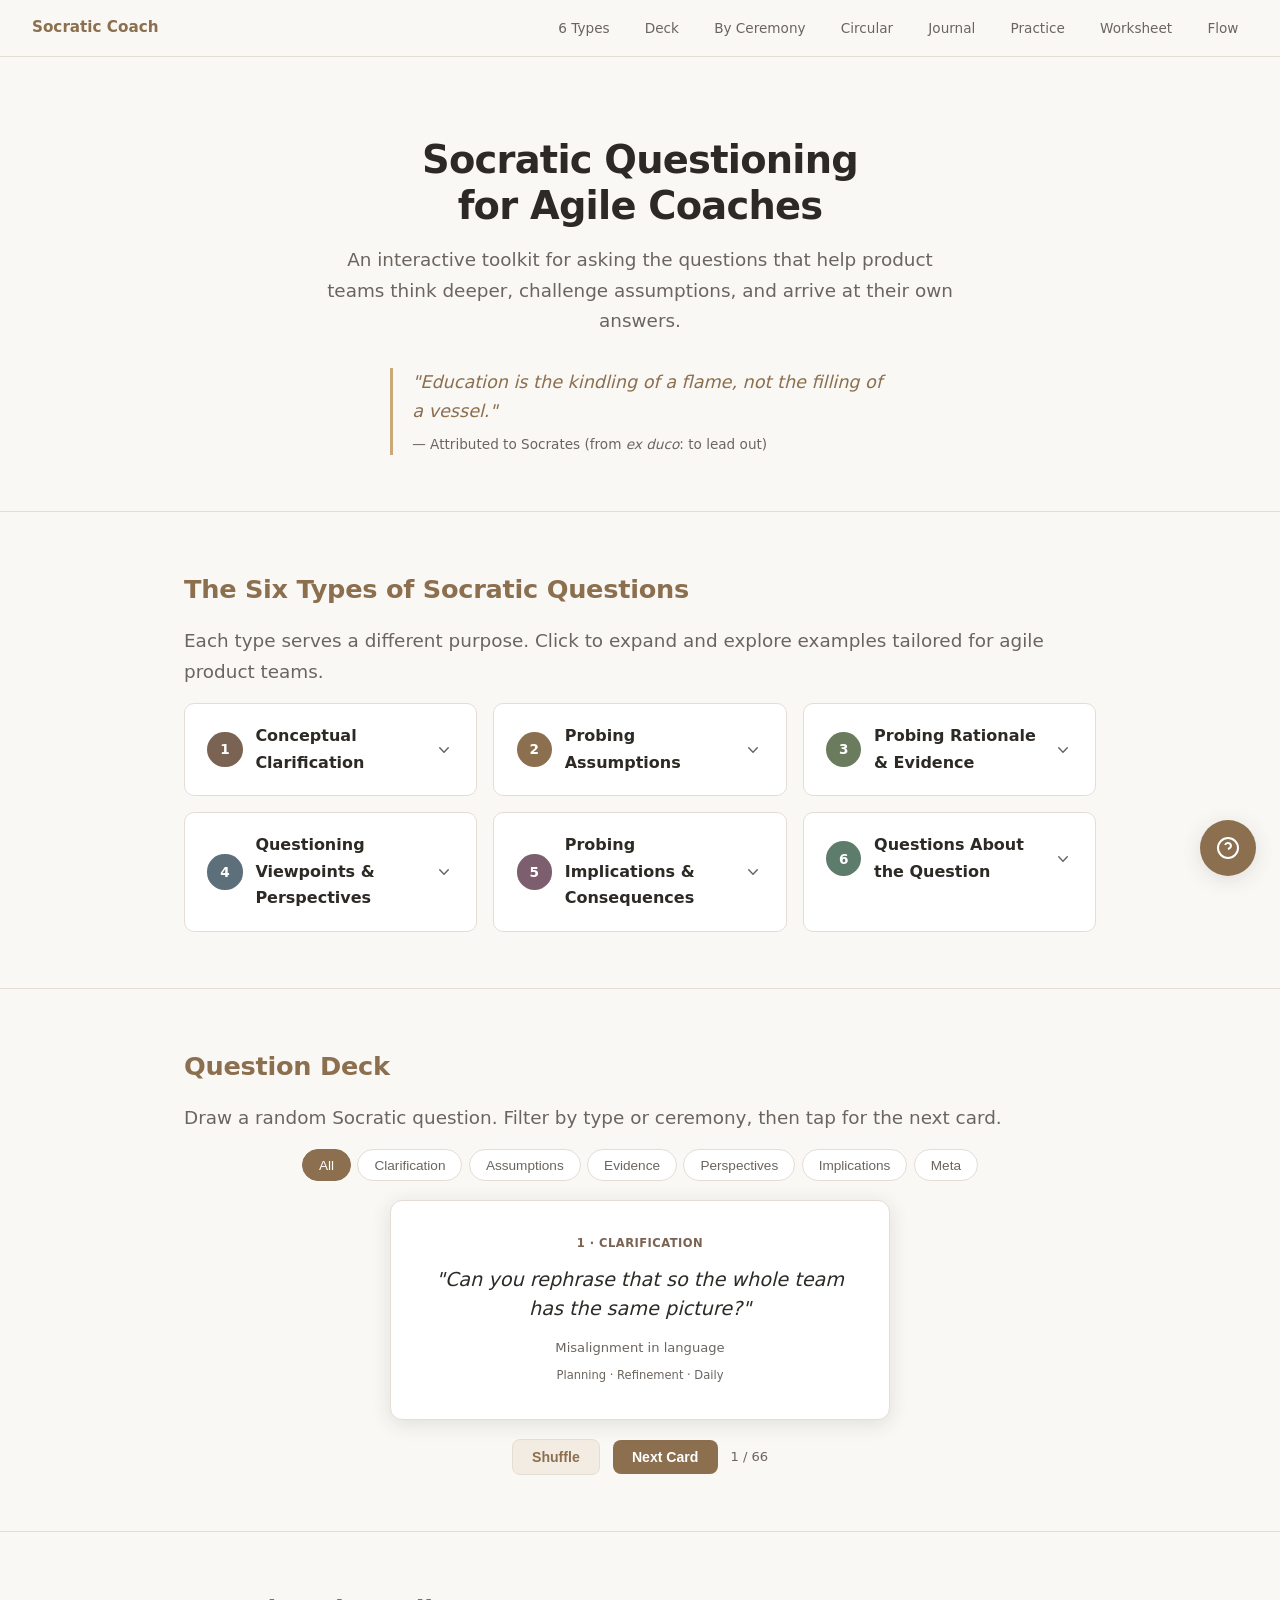
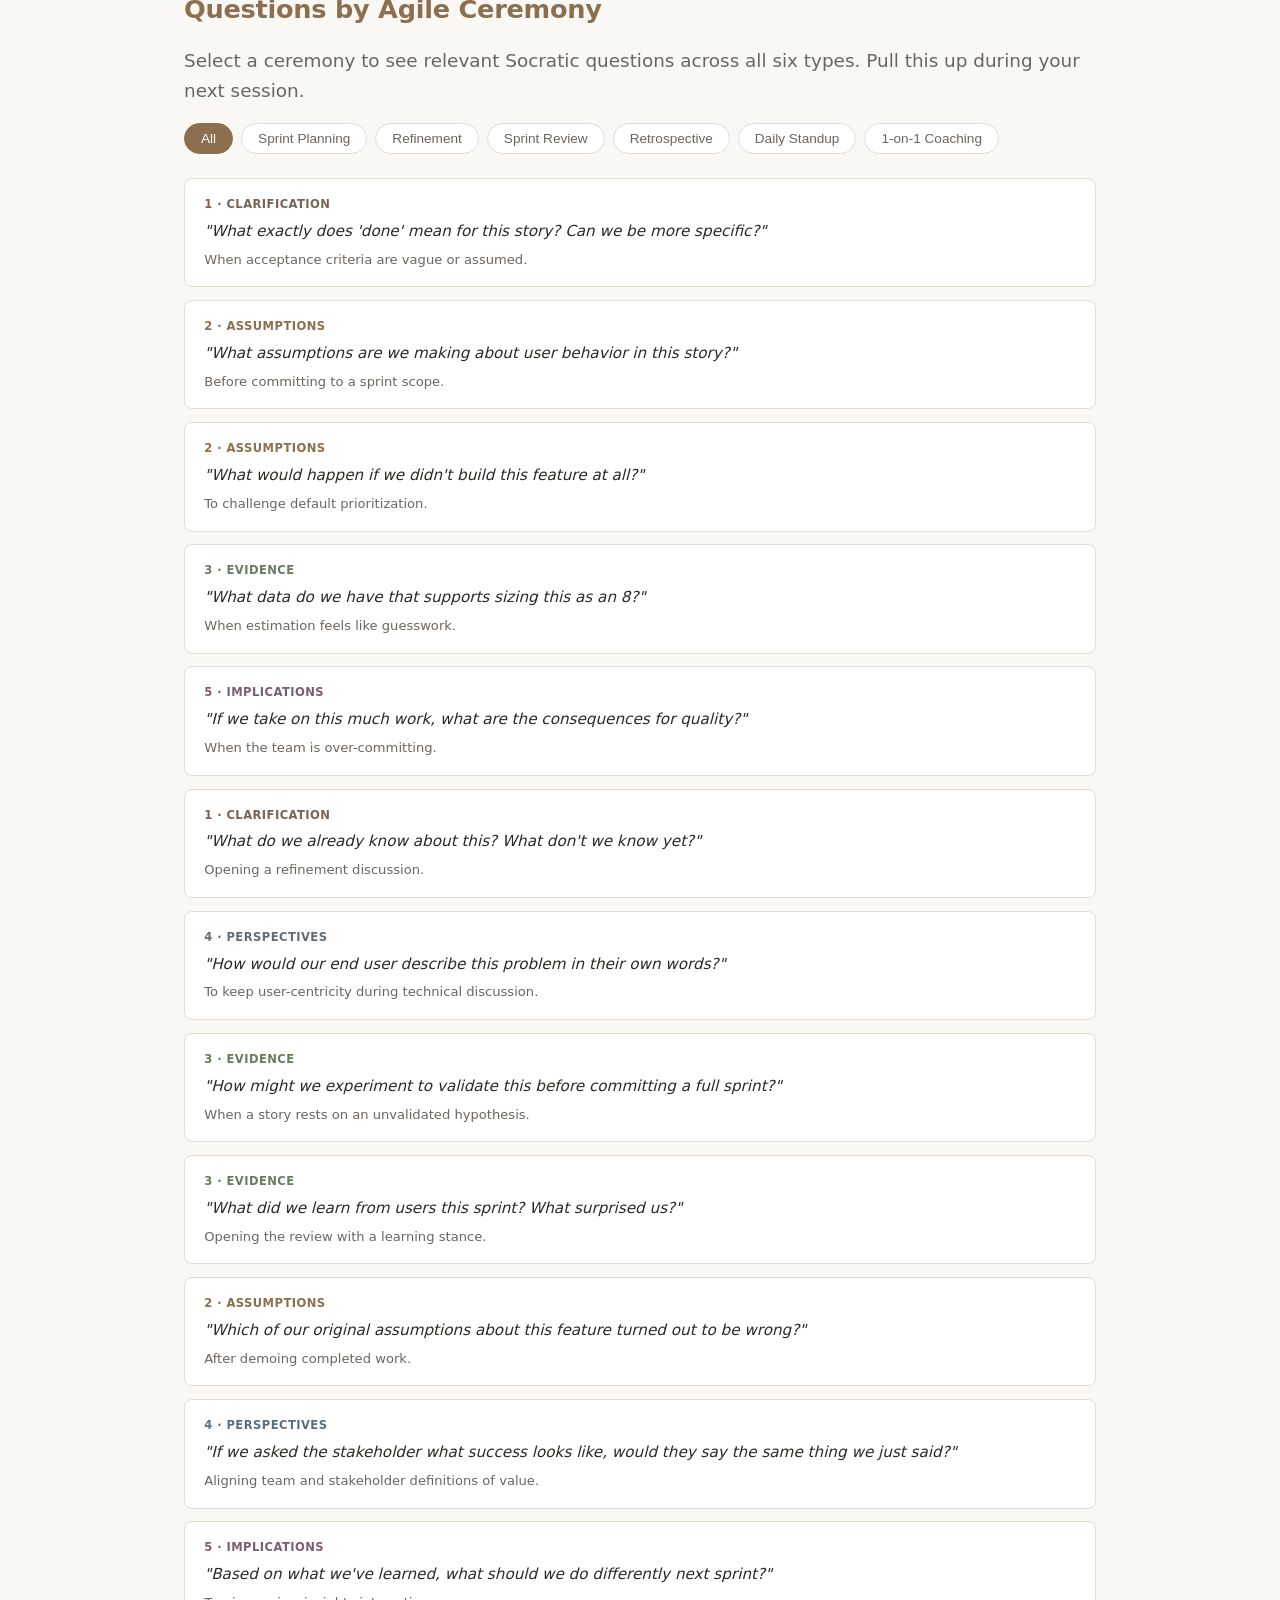
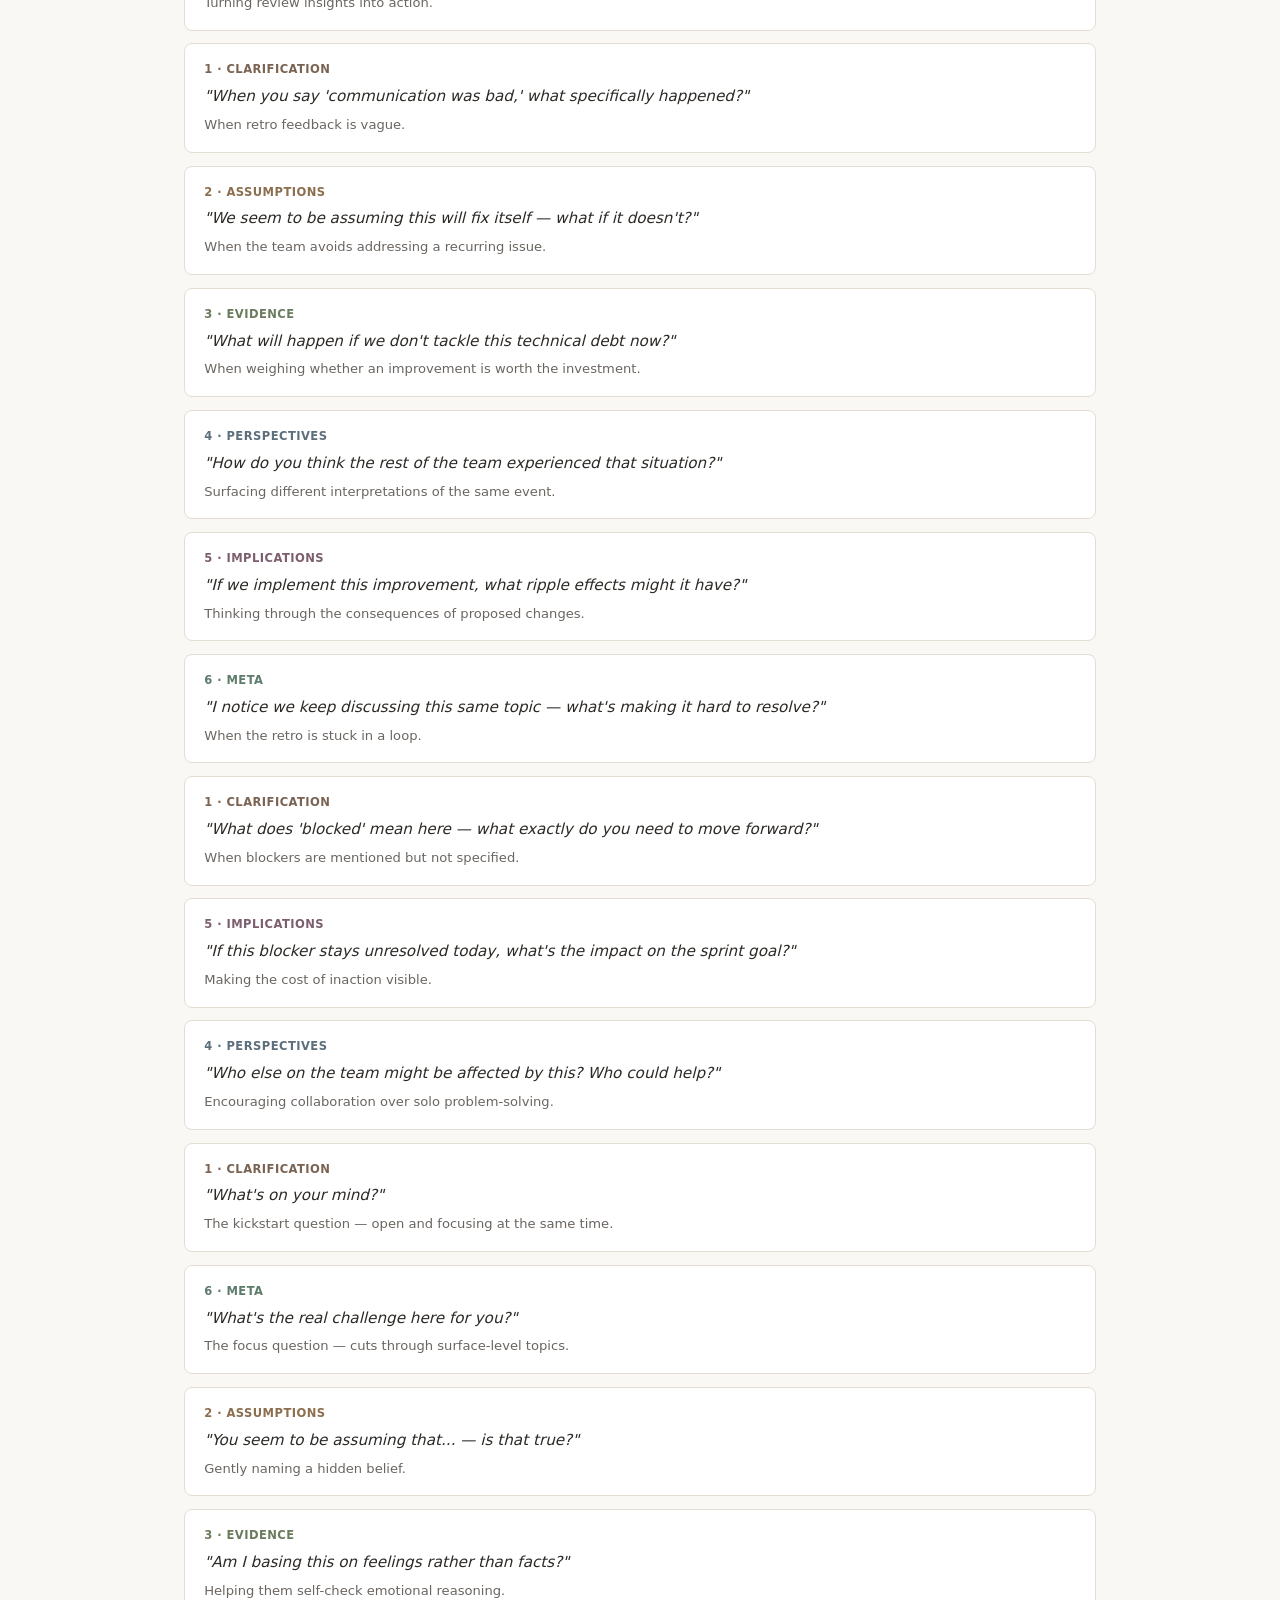
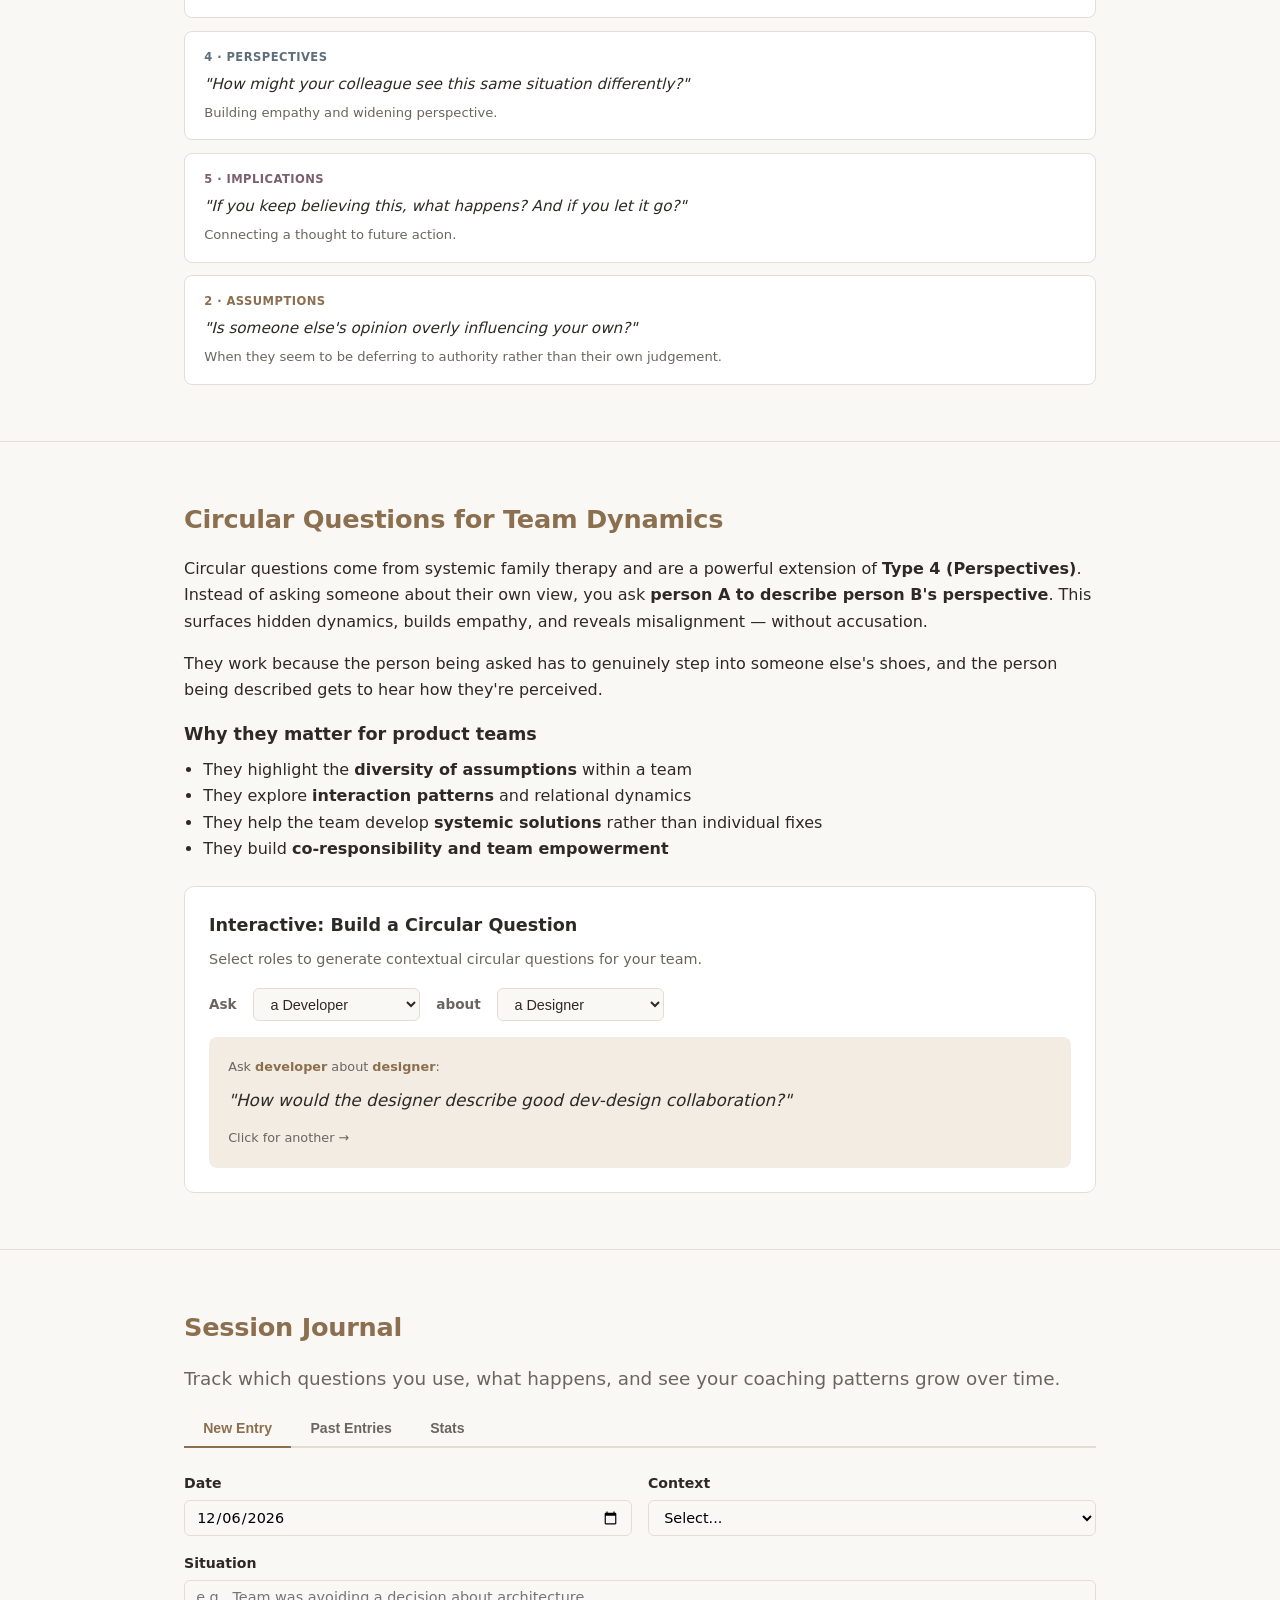
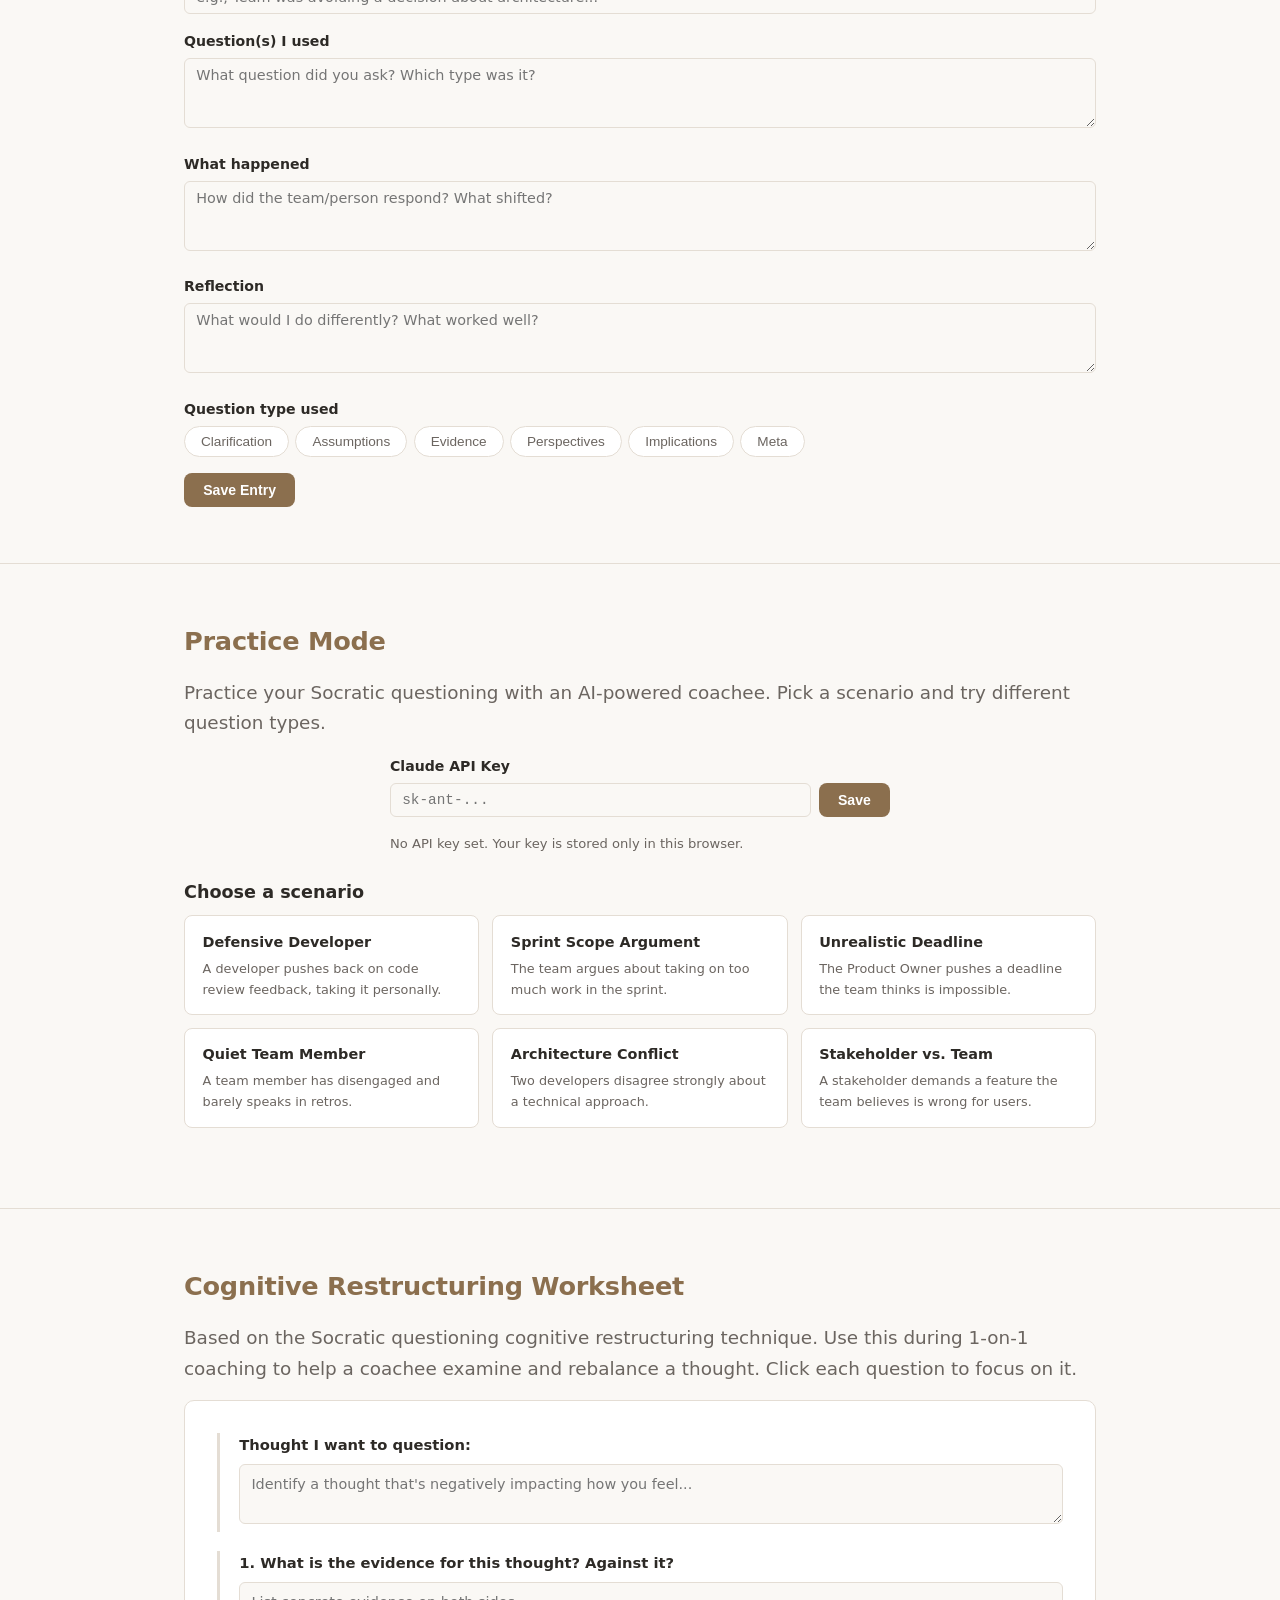
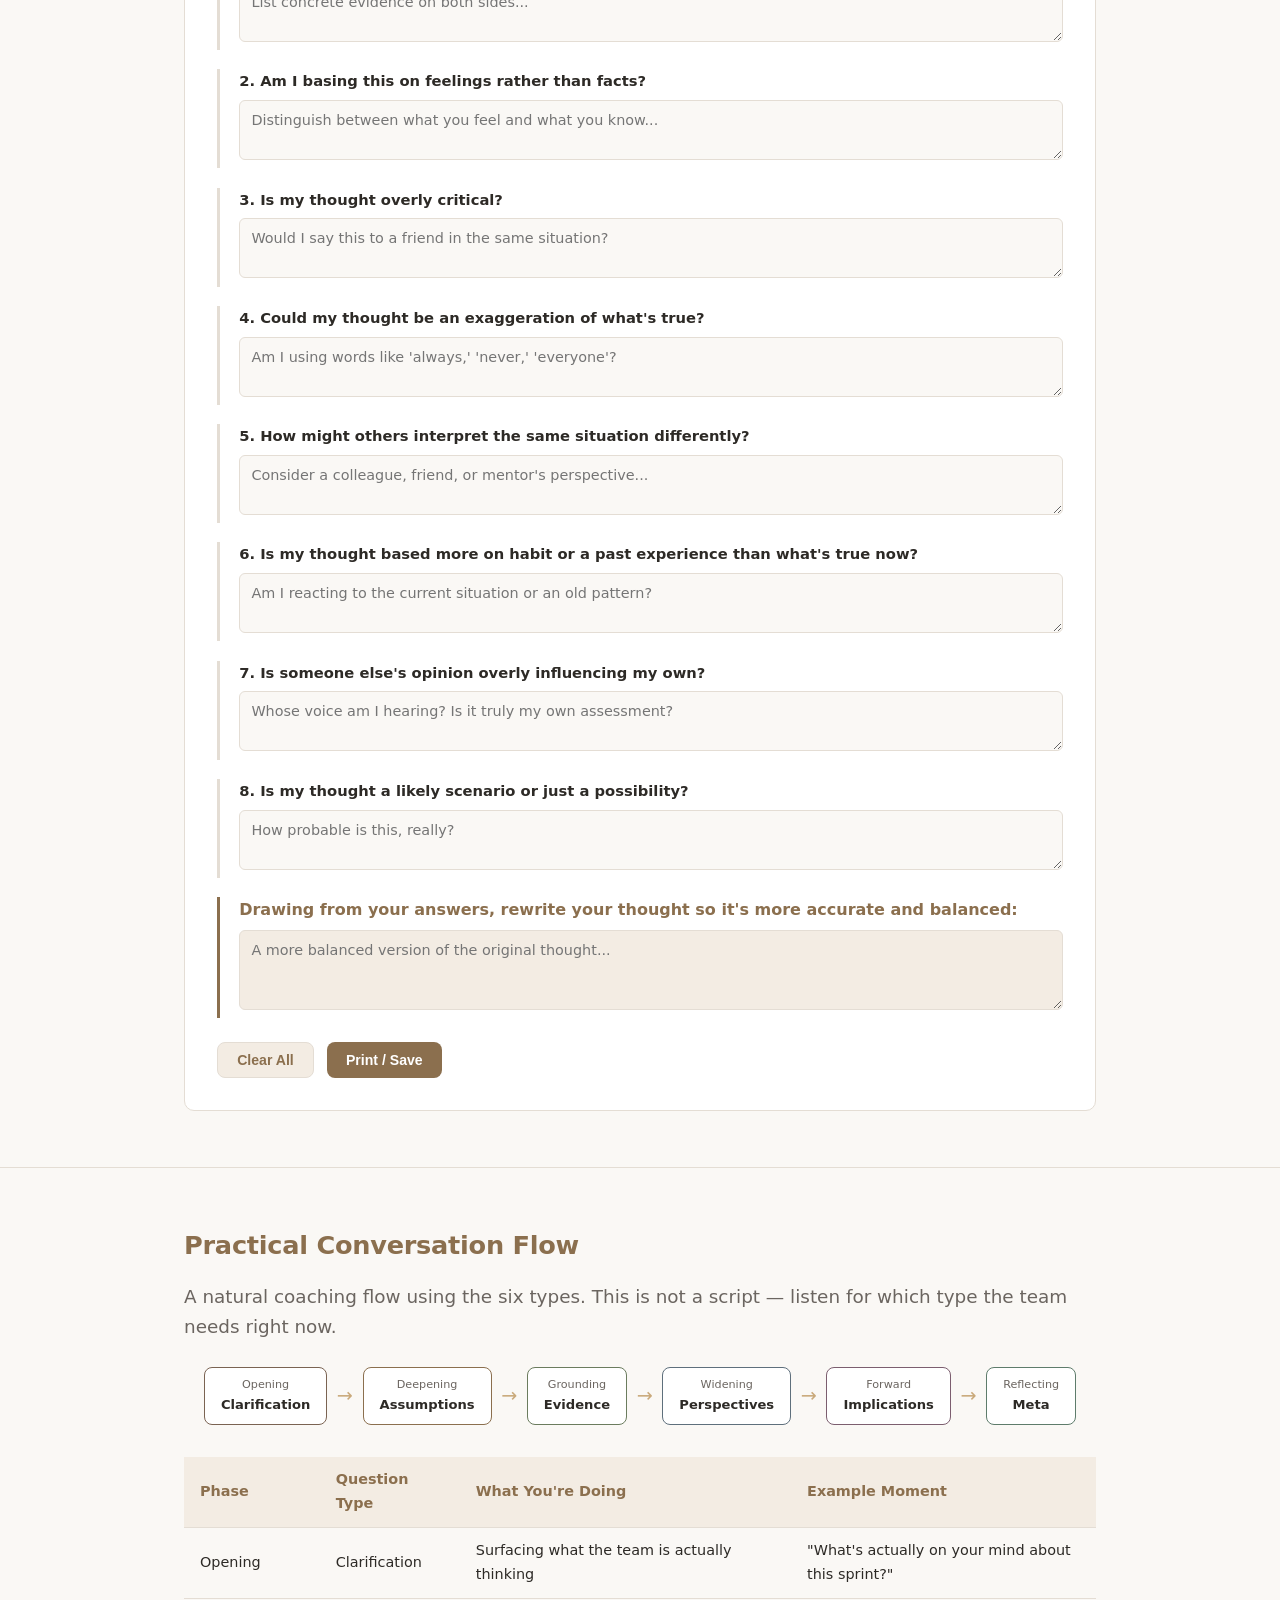
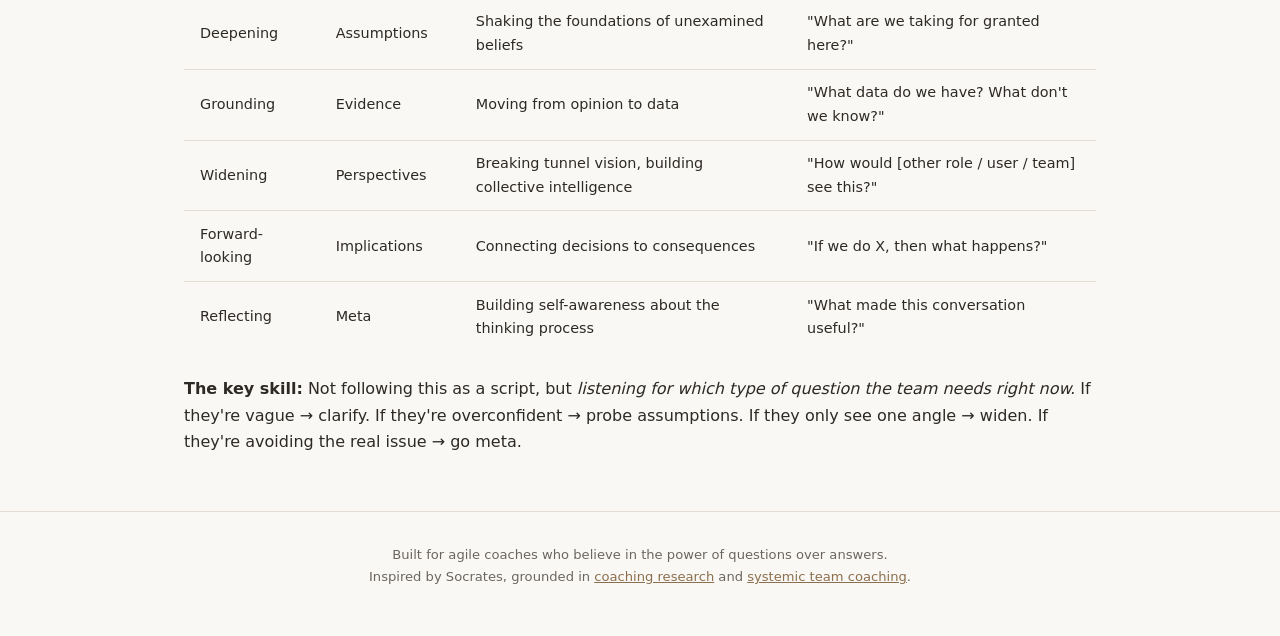
==== commit f6daa541: "Add Situation Suggester, Question Deck, Session Journal, and Practice Mode Phase 1-3 features: - Flo" ====
--- a/index.html
+++ b/index.html
@@ -245,9 +245,174 @@
     .flow-divider { transform: rotate(90deg); }
   }
 
+  /* ── FAB (Situation Suggester trigger) ── */
+  .fab {
+    position: fixed; bottom: 1.5rem; right: 1.5rem; z-index: 200;
+    width: 56px; height: 56px; border-radius: 50%; border: none;
+    background: var(--accent); color: #fff; font-size: 1.5rem;
+    cursor: pointer; box-shadow: var(--shadow-lg);
+    display: flex; align-items: center; justify-content: center;
+    transition: var(--transition);
+  }
+  .fab:hover { background: #7a5f40; transform: scale(1.08); }
+  .fab svg { width: 24px; height: 24px; }
+
+  /* ── Situation Panel ── */
+  .situation-overlay {
+    position: fixed; inset: 0; z-index: 300;
+    background: rgba(45,42,38,0.4); backdrop-filter: blur(4px);
+    opacity: 0; pointer-events: none; transition: opacity 0.25s ease;
+  }
+  .situation-overlay.open { opacity: 1; pointer-events: auto; }
+  .situation-panel {
+    position: fixed; bottom: 0; left: 0; right: 0; z-index: 301;
+    background: var(--surface); border-radius: 16px 16px 0 0;
+    box-shadow: 0 -4px 30px rgba(45,42,38,0.18);
+    max-height: 85vh; overflow-y: auto;
+    transform: translateY(100%); transition: transform 0.35s cubic-bezier(0.4, 0, 0.2, 1);
+    padding: 1.5rem 1.5rem 2rem;
+  }
+  .situation-overlay.open .situation-panel { transform: translateY(0); }
+  .situation-panel h3 { text-align: center; margin-bottom: 0.3rem; }
+  .situation-panel .subtitle { text-align: center; font-size: 0.85rem; color: var(--text-muted); margin-bottom: 1.2rem; }
+  .situation-tags { display: flex; flex-wrap: wrap; gap: 0.5rem; justify-content: center; margin-bottom: 1.2rem; max-width: 700px; margin-left: auto; margin-right: auto; }
+  .situation-tag {
+    background: var(--accent-bg); border: 1px solid var(--border); border-radius: 20px;
+    padding: 0.45rem 1rem; font-size: 0.85rem; cursor: pointer;
+    transition: var(--transition); color: var(--text);
+  }
+  .situation-tag:hover, .situation-tag.active { background: var(--accent); color: #fff; border-color: var(--accent); }
+  .situation-results {
+    max-width: 700px; margin: 0 auto; display: grid; gap: 0.7rem;
+  }
+  .situation-results:empty::after {
+    content: 'Tap a situation above to get question suggestions.';
+    text-align: center; color: var(--text-muted); font-size: 0.9rem; padding: 1rem;
+  }
+  .situation-q {
+    background: var(--bg); border-radius: 8px; padding: 0.9rem 1.1rem;
+    border-left: 3px solid var(--accent);
+  }
+  .situation-q .sq-text { font-style: italic; font-size: 0.95rem; margin-bottom: 0.3rem; }
+  .situation-q .sq-meta { font-size: 0.78rem; color: var(--text-muted); }
+  .situation-q .sq-why { font-size: 0.82rem; color: var(--accent); margin-top: 0.2rem; }
+  .situation-close {
+    position: absolute; top: 1rem; right: 1rem; background: none; border: none;
+    font-size: 1.4rem; cursor: pointer; color: var(--text-muted); line-height: 1;
+  }
+
+  /* ── Question Deck ── */
+  .deck-container { display: flex; flex-direction: column; align-items: center; gap: 1.2rem; }
+  .deck-filters { display: flex; gap: 0.4rem; flex-wrap: wrap; justify-content: center; }
+  .deck-card-wrapper {
+    width: 100%; max-width: 500px; min-height: 220px; perspective: 800px; position: relative;
+  }
+  .deck-card {
+    background: var(--surface); border: 1px solid var(--border); border-radius: 12px;
+    padding: 2rem; text-align: center; box-shadow: var(--shadow-lg);
+    transition: transform 0.4s ease, opacity 0.4s ease;
+    min-height: 220px; display: flex; flex-direction: column; justify-content: center;
+  }
+  .deck-card.flipping { transform: rotateY(90deg); opacity: 0.5; }
+  .deck-card .dc-type {
+    font-size: 0.72rem; font-weight: 600; text-transform: uppercase;
+    letter-spacing: 0.04em; margin-bottom: 0.8rem;
+  }
+  .deck-card .dc-question { font-size: 1.2rem; font-style: italic; line-height: 1.5; color: var(--text); }
+  .deck-card .dc-context { font-size: 0.82rem; color: var(--text-muted); margin-top: 0.8rem; }
+  .deck-card .dc-ceremony { font-size: 0.72rem; color: var(--text-muted); margin-top: 0.5rem; }
+  .deck-actions { display: flex; gap: 0.8rem; align-items: center; }
+  .deck-counter { font-size: 0.82rem; color: var(--text-muted); }
+
+  /* ── Session Journal ── */
+  .journal-tabs { display: flex; gap: 0; margin-bottom: 1.5rem; border-bottom: 2px solid var(--border); }
+  .journal-tab {
+    padding: 0.6rem 1.2rem; font-size: 0.88rem; font-weight: 600;
+    cursor: pointer; border: none; background: none; color: var(--text-muted);
+    border-bottom: 2px solid transparent; margin-bottom: -2px; transition: var(--transition);
+  }
+  .journal-tab:hover { color: var(--accent); }
+  .journal-tab.active { color: var(--accent); border-bottom-color: var(--accent); }
+  .journal-view { display: none; }
+  .journal-view.active { display: block; }
+
+  .je-form { display: grid; gap: 1rem; }
+  .je-form label { font-weight: 600; font-size: 0.88rem; display: block; margin-bottom: 0.3rem; }
+  .je-form input, .je-form select, .je-form textarea {
+    width: 100%; padding: 0.5rem 0.7rem; border: 1px solid var(--border); border-radius: 6px;
+    font-size: 0.9rem; font-family: inherit; background: var(--bg);
+  }
+  .je-form input:focus, .je-form select:focus, .je-form textarea:focus { outline: none; border-color: var(--accent); }
+  .je-form textarea { min-height: 70px; resize: vertical; }
+  .je-row { display: grid; grid-template-columns: 1fr 1fr; gap: 1rem; }
+  @media (max-width: 600px) { .je-row { grid-template-columns: 1fr; } }
+
+  .je-list { display: grid; gap: 1rem; }
+  .je-entry {
+    background: var(--surface); border: 1px solid var(--border); border-radius: 8px;
+    padding: 1rem 1.2rem;
+  }
+  .je-entry-header { display: flex; justify-content: space-between; align-items: center; margin-bottom: 0.5rem; }
+  .je-entry-date { font-size: 0.8rem; color: var(--text-muted); }
+  .je-entry-ctx { font-size: 0.78rem; background: var(--accent-bg); color: var(--accent); padding: 0.15rem 0.5rem; border-radius: 4px; font-weight: 600; }
+  .je-entry-q { font-style: italic; font-size: 0.92rem; margin-bottom: 0.4rem; }
+  .je-entry-what { font-size: 0.88rem; color: var(--text-muted); }
+  .je-entry-actions { margin-top: 0.5rem; }
+  .je-entry-actions button { background: none; border: none; font-size: 0.78rem; color: var(--text-muted); cursor: pointer; text-decoration: underline; }
+  .je-empty { text-align: center; color: var(--text-muted); padding: 2rem; font-size: 0.92rem; }
+
+  .stats-grid { display: grid; grid-template-columns: repeat(auto-fill, minmax(140px, 1fr)); gap: 1rem; margin-bottom: 1.5rem; }
+  .stat-card { background: var(--surface); border: 1px solid var(--border); border-radius: 8px; padding: 1rem; text-align: center; }
+  .stat-card .stat-num { font-size: 1.8rem; font-weight: 700; color: var(--accent); }
+  .stat-card .stat-label { font-size: 0.78rem; color: var(--text-muted); }
+  .type-bars { display: grid; gap: 0.5rem; max-width: 400px; }
+  .type-bar-row { display: flex; align-items: center; gap: 0.6rem; font-size: 0.82rem; }
+  .type-bar-label { width: 100px; text-align: right; flex-shrink: 0; color: var(--text-muted); }
+  .type-bar-track { flex: 1; height: 18px; background: var(--bg); border-radius: 4px; overflow: hidden; }
+  .type-bar-fill { height: 100%; border-radius: 4px; transition: width 0.5s ease; }
+  .type-bar-count { width: 24px; font-weight: 600; }
+
+  /* ── Roleplay ── */
+  .rp-setup { max-width: 500px; margin: 0 auto 1.5rem; }
+  .rp-api-row { display: flex; gap: 0.5rem; margin-bottom: 1rem; }
+  .rp-api-row input { flex: 1; padding: 0.5rem 0.7rem; border: 1px solid var(--border); border-radius: 6px; font-size: 0.9rem; font-family: monospace; background: var(--bg); }
+  .rp-api-row input:focus { outline: none; border-color: var(--accent); }
+  .rp-api-status { font-size: 0.82rem; margin-bottom: 1rem; }
+  .rp-api-status.ok { color: var(--cat3); }
+  .rp-api-status.missing { color: var(--text-muted); }
+  .rp-scenarios { display: grid; grid-template-columns: repeat(auto-fill, minmax(250px, 1fr)); gap: 0.8rem; margin-bottom: 1.5rem; }
+  .rp-scenario {
+    background: var(--surface); border: 1px solid var(--border); border-radius: 8px;
+    padding: 0.9rem 1.1rem; cursor: pointer; transition: var(--transition);
+  }
+  .rp-scenario:hover { border-color: var(--accent); box-shadow: var(--shadow); }
+  .rp-scenario.active { border-color: var(--accent); background: var(--accent-bg); }
+  .rp-scenario h4 { font-size: 0.9rem; margin-bottom: 0.2rem; }
+  .rp-scenario p { font-size: 0.8rem; color: var(--text-muted); margin: 0; }
+
+  .rp-chat-area { max-width: 660px; margin: 0 auto; }
+  .rp-chat {
+    background: var(--bg); border: 1px solid var(--border); border-radius: 10px;
+    min-height: 300px; max-height: 450px; overflow-y: auto; padding: 1rem;
+    display: flex; flex-direction: column; gap: 0.8rem; margin-bottom: 0.8rem;
+  }
+  .rp-msg { max-width: 85%; padding: 0.7rem 1rem; border-radius: 10px; font-size: 0.92rem; line-height: 1.5; }
+  .rp-msg.coach { background: var(--accent); color: #fff; align-self: flex-end; border-bottom-right-radius: 3px; }
+  .rp-msg.coachee { background: var(--surface); border: 1px solid var(--border); align-self: flex-start; border-bottom-left-radius: 3px; }
+  .rp-msg.system { background: var(--accent-bg); align-self: center; font-size: 0.82rem; color: var(--text-muted); text-align: center; font-style: italic; }
+  .rp-input-row { display: flex; gap: 0.5rem; }
+  .rp-input-row input { flex: 1; padding: 0.6rem 0.9rem; border: 1px solid var(--border); border-radius: 8px; font-size: 0.92rem; font-family: inherit; background: var(--surface); }
+  .rp-input-row input:focus { outline: none; border-color: var(--accent); }
+  .rp-hints {
+    background: var(--accent-bg); border-radius: 8px; padding: 0.8rem 1rem;
+    font-size: 0.82rem; color: var(--text-muted); margin-top: 0.8rem;
+  }
+  .rp-hints strong { color: var(--accent); }
+  .rp-hidden { display: none; }
+
   /* ── Print ── */
   @media print {
-    nav { display: none; }
+    nav, .fab, .situation-overlay { display: none; }
     .card-body { max-height: none !important; padding: 0 1.4rem 1.4rem !important; }
     .ceremony-item[hidden] { display: block !important; }
     .worksheet textarea { border: 1px solid #ccc; }
@@ -259,11 +424,14 @@
 <!-- ═══════════════ NAV ═══════════════ -->
 <nav>
   <span class="brand">Socratic Coach</span>
-  <a href="#types">6 Question Types</a>
+  <a href="#types">6 Types</a>
+  <a href="#deck">Deck</a>
   <a href="#ceremonies">By Ceremony</a>
-  <a href="#circular">Circular Questions</a>
+  <a href="#circular">Circular</a>
+  <a href="#journal">Journal</a>
+  <a href="#roleplay">Practice</a>
   <a href="#worksheet">Worksheet</a>
-  <a href="#flow">Flow Guide</a>
+  <a href="#flow">Flow</a>
 </nav>
 
 <!-- ═══════════════ HERO ═══════════════ -->
@@ -437,6 +605,38 @@
         </div>
       </div>
 
+    </div>
+  </div>
+</section>
+
+<!-- ═══════════════ QUESTION DECK ═══════════════ -->
+<section id="deck">
+  <div class="container">
+    <h2>Question Deck</h2>
+    <p class="lead">Draw a random Socratic question. Filter by type or ceremony, then tap for the next card.</p>
+    <div class="deck-container">
+      <div class="deck-filters">
+        <button class="filter-btn active" data-deck-filter="all">All</button>
+        <button class="filter-btn" data-deck-filter="1">Clarification</button>
+        <button class="filter-btn" data-deck-filter="2">Assumptions</button>
+        <button class="filter-btn" data-deck-filter="3">Evidence</button>
+        <button class="filter-btn" data-deck-filter="4">Perspectives</button>
+        <button class="filter-btn" data-deck-filter="5">Implications</button>
+        <button class="filter-btn" data-deck-filter="6">Meta</button>
+      </div>
+      <div class="deck-card-wrapper">
+        <div class="deck-card" id="deckCard">
+          <div class="dc-type" id="deckType"></div>
+          <div class="dc-question" id="deckQuestion"></div>
+          <div class="dc-context" id="deckContext"></div>
+          <div class="dc-ceremony" id="deckCeremony"></div>
+        </div>
+      </div>
+      <div class="deck-actions">
+        <button class="btn btn-secondary" id="deckShuffle">Shuffle</button>
+        <button class="btn btn-primary" id="deckNext">Next Card</button>
+        <span class="deck-counter" id="deckCounter"></span>
+      </div>
     </div>
   </div>
 </section>
@@ -654,6 +854,144 @@
         </select>
       </div>
       <div class="circular-output" id="circularOutput"></div>
+    </div>
+  </div>
+</section>
+
+<!-- ═══════════════ SESSION JOURNAL ═══════════════ -->
+<section id="journal">
+  <div class="container">
+    <h2>Session Journal</h2>
+    <p class="lead">Track which questions you use, what happens, and see your coaching patterns grow over time.</p>
+
+    <div class="journal-tabs">
+      <button class="journal-tab active" data-jtab="new">New Entry</button>
+      <button class="journal-tab" data-jtab="entries">Past Entries</button>
+      <button class="journal-tab" data-jtab="stats">Stats</button>
+    </div>
+
+    <!-- New Entry -->
+    <div class="journal-view active" id="jvNew">
+      <div class="je-form">
+        <div class="je-row">
+          <div><label for="jeDate">Date</label><input type="date" id="jeDate"></div>
+          <div>
+            <label for="jeContext">Context</label>
+            <select id="jeContext">
+              <option value="">Select...</option>
+              <option value="Sprint Planning">Sprint Planning</option>
+              <option value="Refinement">Refinement</option>
+              <option value="Sprint Review">Sprint Review</option>
+              <option value="Retrospective">Retrospective</option>
+              <option value="Daily Standup">Daily Standup</option>
+              <option value="1-on-1 Coaching">1-on-1 Coaching</option>
+              <option value="Ad-hoc">Ad-hoc conversation</option>
+            </select>
+          </div>
+        </div>
+        <div>
+          <label for="jeSituation">Situation</label>
+          <input type="text" id="jeSituation" placeholder="e.g., Team was avoiding a decision about architecture...">
+        </div>
+        <div>
+          <label for="jeQuestion">Question(s) I used</label>
+          <textarea id="jeQuestion" placeholder="What question did you ask? Which type was it?"></textarea>
+        </div>
+        <div>
+          <label for="jeOutcome">What happened</label>
+          <textarea id="jeOutcome" placeholder="How did the team/person respond? What shifted?"></textarea>
+        </div>
+        <div>
+          <label for="jeReflection">Reflection</label>
+          <textarea id="jeReflection" placeholder="What would I do differently? What worked well?"></textarea>
+        </div>
+        <div>
+          <label>Question type used</label>
+          <div class="deck-filters" style="justify-content:flex-start">
+            <button class="filter-btn" data-jtype="1">Clarification</button>
+            <button class="filter-btn" data-jtype="2">Assumptions</button>
+            <button class="filter-btn" data-jtype="3">Evidence</button>
+            <button class="filter-btn" data-jtype="4">Perspectives</button>
+            <button class="filter-btn" data-jtype="5">Implications</button>
+            <button class="filter-btn" data-jtype="6">Meta</button>
+          </div>
+        </div>
+        <div>
+          <button class="btn btn-primary" id="jeSave">Save Entry</button>
+        </div>
+      </div>
+    </div>
+
+    <!-- Past Entries -->
+    <div class="journal-view" id="jvEntries">
+      <div class="je-list" id="jeList"></div>
+    </div>
+
+    <!-- Stats -->
+    <div class="journal-view" id="jvStats">
+      <div class="stats-grid" id="statsGrid"></div>
+      <h3>Question Types Used</h3>
+      <div class="type-bars" id="typeBars"></div>
+    </div>
+  </div>
+</section>
+
+<!-- ═══════════════ ROLEPLAY / PRACTICE ═══════════════ -->
+<section id="roleplay">
+  <div class="container">
+    <h2>Practice Mode</h2>
+    <p class="lead">Practice your Socratic questioning with an AI-powered coachee. Pick a scenario and try different question types.</p>
+
+    <div class="rp-setup">
+      <label style="font-weight:600;font-size:0.88rem;display:block;margin-bottom:0.3rem;">Claude API Key</label>
+      <div class="rp-api-row">
+        <input type="password" id="rpApiKey" placeholder="sk-ant-...">
+        <button class="btn btn-primary" id="rpSaveKey">Save</button>
+      </div>
+      <div class="rp-api-status missing" id="rpApiStatus">No API key set. Your key is stored only in this browser.</div>
+    </div>
+
+    <h3>Choose a scenario</h3>
+    <div class="rp-scenarios" id="rpScenarios">
+      <div class="rp-scenario" data-scenario="defensive-dev">
+        <h4>Defensive Developer</h4>
+        <p>A developer pushes back on code review feedback, taking it personally.</p>
+      </div>
+      <div class="rp-scenario" data-scenario="scope-creep">
+        <h4>Sprint Scope Argument</h4>
+        <p>The team argues about taking on too much work in the sprint.</p>
+      </div>
+      <div class="rp-scenario" data-scenario="unrealistic-deadline">
+        <h4>Unrealistic Deadline</h4>
+        <p>The Product Owner pushes a deadline the team thinks is impossible.</p>
+      </div>
+      <div class="rp-scenario" data-scenario="quiet-member">
+        <h4>Quiet Team Member</h4>
+        <p>A team member has disengaged and barely speaks in retros.</p>
+      </div>
+      <div class="rp-scenario" data-scenario="arch-conflict">
+        <h4>Architecture Conflict</h4>
+        <p>Two developers disagree strongly about a technical approach.</p>
+      </div>
+      <div class="rp-scenario" data-scenario="wrong-feature">
+        <h4>Stakeholder vs. Team</h4>
+        <p>A stakeholder demands a feature the team believes is wrong for users.</p>
+      </div>
+    </div>
+
+    <div class="rp-chat-area rp-hidden" id="rpChatArea">
+      <div style="display:flex;justify-content:space-between;align-items:center;margin-bottom:0.8rem;">
+        <h3 id="rpScenarioTitle" style="margin:0"></h3>
+        <button class="btn btn-secondary" id="rpEnd" style="font-size:0.8rem;padding:0.3rem 0.8rem;">End Session</button>
+      </div>
+      <div class="rp-chat" id="rpChat"></div>
+      <div class="rp-input-row">
+        <input type="text" id="rpInput" placeholder="Type your coaching question or response..." disabled>
+        <button class="btn btn-primary" id="rpSend" disabled>Send</button>
+      </div>
+      <div class="rp-hints" id="rpHints">
+        <strong>Coaching hints:</strong> Choose a scenario above to begin practicing.
+      </div>
     </div>
   </div>
 </section>
@@ -793,6 +1131,21 @@
   </div>
 </section>
 
+<!-- ═══════════════ SITUATION SUGGESTER (FAB + Panel) ═══════════════ -->
+<button class="fab" id="fabBtn" aria-label="What's happening right now?">
+  <svg viewBox="0 0 24 24" fill="none" stroke="currentColor" stroke-width="2"><circle cx="12" cy="12" r="10"/><path d="M9.09 9a3 3 0 015.83 1c0 2-3 3-3 3"/><line x1="12" y1="17" x2="12.01" y2="17"/></svg>
+</button>
+
+<div class="situation-overlay" id="sitOverlay">
+  <div class="situation-panel">
+    <button class="situation-close" id="sitClose">&times;</button>
+    <h3>What's happening right now?</h3>
+    <p class="subtitle">Tap a situation to get tailored question suggestions.</p>
+    <div class="situation-tags" id="sitTags"></div>
+    <div class="situation-results" id="sitResults"></div>
+  </div>
+</div>
+
 <!-- ═══════════════ FOOTER ═══════════════ -->
 <footer>
   <div class="container">
@@ -809,291 +1162,527 @@
 (function() {
   'use strict';
 
-  // ── Card expand/collapse ──
+  /* ════════════════════════════════════════════
+     SHARED QUESTION BANK
+     ════════════════════════════════════════════ */
+  const typeNames = { 1:'Clarification', 2:'Assumptions', 3:'Evidence', 4:'Perspectives', 5:'Implications', 6:'Meta' };
+  const typeCSSVars = { 1:'--cat1', 2:'--cat2', 3:'--cat3', 4:'--cat4', 5:'--cat5', 6:'--cat6' };
+
+  const questionBank = [
+    // Type 1: Clarification
+    {t:1, q:"When you say 'done,' what does that look like specifically?", ctx:"Vague acceptance criteria", cer:"planning refinement"},
+    {t:1, q:"What do we already know about this? What don't we know yet?", ctx:"Opening a refinement discussion", cer:"refinement"},
+    {t:1, q:"Are you saying we should stop doing X, or change how we do X?", ctx:"Ambiguous proposals", cer:"retro planning"},
+    {t:1, q:"Can you give me an example of what you mean?", ctx:"Abstract statements", cer:"planning refinement one-on-one"},
+    {t:1, q:"How does this relate to what we discussed last sprint?", ctx:"Connecting threads", cer:"planning retro"},
+    {t:1, q:"Can you rephrase that so the whole team has the same picture?", ctx:"Misalignment in language", cer:"planning refinement daily"},
+    {t:1, q:"What exactly does 'done' mean for this story? Can we be more specific?", ctx:"Story refinement", cer:"planning refinement"},
+    {t:1, q:"When you say 'communication was bad,' what specifically happened?", ctx:"Vague retro feedback", cer:"retro"},
+    {t:1, q:"What does 'blocked' mean here — what exactly do you need to move forward?", ctx:"Unspecified blockers", cer:"daily"},
+    {t:1, q:"What's on your mind?", ctx:"The kickstart question — open and focusing", cer:"one-on-one"},
+    {t:1, q:"What exactly do you mean by that?", ctx:"General clarification", cer:"planning refinement retro daily one-on-one"},
+    {t:1, q:"How would you explain this to someone outside the team?", ctx:"Testing shared understanding", cer:"refinement review"},
+    // Type 2: Assumptions
+    {t:2, q:"What are we assuming about how users will react to this?", ctx:"Before committing to scope", cer:"planning refinement"},
+    {t:2, q:"We seem to be assuming the API will be stable — how can we verify that?", ctx:"Technical assumptions", cer:"planning refinement"},
+    {t:2, q:"What if the opposite were true?", ctx:"Breaking fixed thinking", cer:"planning retro one-on-one"},
+    {t:2, q:"What would happen if we didn't build this feature at all?", ctx:"Challenge default prioritization", cer:"planning refinement"},
+    {t:2, q:"How did we choose those assumptions?", ctx:"Unexamined foundations", cer:"planning refinement review"},
+    {t:2, q:"And what else?", ctx:"The AWE question — first answer is rarely the best", cer:"planning refinement retro one-on-one"},
+    {t:2, q:"What assumptions are we making about user behavior in this story?", ctx:"Pre-sprint commitment", cer:"planning"},
+    {t:2, q:"Which of our original assumptions about this feature turned out to be wrong?", ctx:"After demoing completed work", cer:"review"},
+    {t:2, q:"We seem to be assuming this will fix itself — what if it doesn't?", ctx:"Avoiding a recurring issue", cer:"retro"},
+    {t:2, q:"You seem to be assuming that... — is that true?", ctx:"Gently naming a hidden belief", cer:"one-on-one"},
+    {t:2, q:"Is someone else's opinion overly influencing your own?", ctx:"Deference to authority", cer:"one-on-one"},
+    {t:2, q:"What else could we assume instead?", ctx:"Opening alternative perspectives", cer:"planning refinement retro"},
+    // Type 3: Evidence
+    {t:3, q:"What data do we have that supports this priority?", ctx:"Priority decisions", cer:"planning refinement review"},
+    {t:3, q:"How might we experiment to validate this before committing a full sprint?", ctx:"Unvalidated hypotheses", cer:"refinement planning"},
+    {t:3, q:"Is this based on what users told us, or what we think they need?", ctx:"Opinion vs. research", cer:"planning refinement review"},
+    {t:3, q:"Would that reasoning stand up if we presented it to stakeholders?", ctx:"Testing robustness", cer:"planning review"},
+    {t:3, q:"How do you know this? Show me.", ctx:"Direct evidence request", cer:"planning refinement retro"},
+    {t:3, q:"What evidence is there to support what you are saying?", ctx:"General evidence probe", cer:"planning refinement retro one-on-one"},
+    {t:3, q:"What data do we have that supports sizing this as an 8?", ctx:"Estimation as guesswork", cer:"planning"},
+    {t:3, q:"What did we learn from users this sprint? What surprised us?", ctx:"Opening review with learning", cer:"review"},
+    {t:3, q:"What will happen if we don't tackle this technical debt now?", ctx:"Tech debt evaluation", cer:"retro"},
+    {t:3, q:"Am I basing this on feelings rather than facts?", ctx:"Emotional reasoning check", cer:"one-on-one"},
+    {t:3, q:"What's the strongest argument against our current approach?", ctx:"Steel-manning the alternative", cer:"planning refinement review"},
+    // Type 4: Perspectives
+    {t:4, q:"How would our end user describe this problem?", ctx:"User-centricity", cer:"refinement planning review"},
+    {t:4, q:"What would the ops team say about this architectural choice?", ctx:"Cross-team impact", cer:"planning refinement"},
+    {t:4, q:"Who benefits from keeping things the way they are?", ctx:"Resistance to change", cer:"retro one-on-one"},
+    {t:4, q:"If we asked the stakeholder what success looks like, would they say the same thing?", ctx:"Alignment check", cer:"review planning"},
+    {t:4, q:"What alternative ways of looking at this are there?", ctx:"Breaking tunnel vision", cer:"planning refinement retro one-on-one"},
+    {t:4, q:"How could you look at this another way?", ctx:"Widening perspective", cer:"retro one-on-one"},
+    {t:4, q:"How would our end user describe this problem in their own words?", ctx:"User voice in technical discussion", cer:"refinement"},
+    {t:4, q:"How do you think the rest of the team experienced that situation?", ctx:"Different interpretations", cer:"retro"},
+    {t:4, q:"Who else on the team might be affected by this? Who could help?", ctx:"Encouraging collaboration", cer:"daily"},
+    {t:4, q:"How might your colleague see this same situation differently?", ctx:"Building empathy", cer:"one-on-one"},
+    {t:4, q:"What would a new team member think if they saw this for the first time?", ctx:"Fresh eyes perspective", cer:"retro refinement"},
+    // Type 5: Implications
+    {t:5, q:"If we don't address this tech debt now, what will the next three sprints look like?", ctx:"Technical debt consequences", cer:"retro planning"},
+    {t:5, q:"What are the consequences of that assumption for our users?", ctx:"User impact of decisions", cer:"planning refinement review"},
+    {t:5, q:"If this works, what does it make possible? If it doesn't, what have we learned?", ctx:"Framing experiments", cer:"planning review"},
+    {t:5, q:"How does this decision affect the other teams who depend on us?", ctx:"Systemic thinking", cer:"planning review retro"},
+    {t:5, q:"Why is this important? What is the best outcome, and why?", ctx:"Purpose and priority", cer:"planning refinement"},
+    {t:5, q:"If we take on this much work, what are the consequences for quality?", ctx:"Over-commitment", cer:"planning"},
+    {t:5, q:"Based on what we've learned, what should we do differently next sprint?", ctx:"Turning insights into action", cer:"review"},
+    {t:5, q:"If we implement this improvement, what ripple effects might it have?", ctx:"Consequences of changes", cer:"retro"},
+    {t:5, q:"If this blocker stays unresolved today, what's the impact on the sprint goal?", ctx:"Making inaction cost visible", cer:"daily"},
+    {t:5, q:"If you keep believing this, what happens? And if you let it go?", ctx:"Connecting thought to future action", cer:"one-on-one"},
+    {t:5, q:"What's the worst that could happen? And how likely is that really?", ctx:"Risk calibration", cer:"planning one-on-one"},
+    // Type 6: Meta
+    {t:6, q:"What's the real challenge here for you as a team?", ctx:"The focus question", cer:"retro one-on-one"},
+    {t:6, q:"I notice we've been discussing this for 20 minutes — what's making this decision hard?", ctx:"Discussion going in circles", cer:"planning retro refinement"},
+    {t:6, q:"Why do you think I'm asking you this instead of giving you the answer?", ctx:"Building coaching awareness", cer:"one-on-one"},
+    {t:6, q:"Is this the right question to be asking right now, or is there a deeper one?", ctx:"Redirecting focus", cer:"retro planning one-on-one"},
+    {t:6, q:"What was the point of asking that question?", ctx:"Reflecting on the inquiry itself", cer:"one-on-one"},
+    {t:6, q:"I notice we keep discussing this same topic — what's making it hard to resolve?", ctx:"Retro stuck in a loop", cer:"retro"},
+    {t:6, q:"What's the real challenge here for you?", ctx:"Cuts through surface-level topics", cer:"one-on-one"},
+    {t:6, q:"What made this conversation useful?", ctx:"Closing reflection", cer:"retro review one-on-one"},
+    {t:6, q:"Are we solving the right problem?", ctx:"Step back from the weeds", cer:"planning refinement retro"},
+  ];
+
+  /* ════════════════════════════════════════════
+     SITUATION SUGGESTER DATA
+     ════════════════════════════════════════════ */
+  const situations = [
+    { id:'loudest-voice', label:'Loudest voice dominating', questions:[
+      {q:"What do the rest of you think about this?", t:4, why:"Redirects to quieter voices"},
+      {q:"How might someone with a different perspective see this?", t:4, why:"Opens the floor without singling anyone out"},
+      {q:"I'd like to hear from everyone — what's one word that captures your view?", t:1, why:"Structured round-robin breaks dominance"},
+      {q:"What's making it hard for us to hear all viewpoints right now?", t:6, why:"Meta-awareness of the dynamic"},
+    ]},
+    { id:'avoiding-decision', label:'Team avoiding a decision', questions:[
+      {q:"What's making this decision hard?", t:6, why:"Names the avoidance without blame"},
+      {q:"What would happen if we made no decision today?", t:5, why:"Makes cost of inaction visible"},
+      {q:"What information are we missing that would make this easier?", t:3, why:"Identifies what's blocking commitment"},
+      {q:"What's the smallest decision we could make right now to move forward?", t:1, why:"Breaks paralysis into steps"},
+    ]},
+    { id:'defensive', label:'Someone is defensive', questions:[
+      {q:"Help me understand your perspective — what matters most to you here?", t:1, why:"Validates their position before probing"},
+      {q:"What would need to be true for this feedback to be useful?", t:2, why:"Reframes from threat to hypothesis"},
+      {q:"How would you approach this if you were giving advice to a friend?", t:4, why:"Creates distance from emotional reaction"},
+      {q:"What's the real concern underneath this?", t:6, why:"Goes deeper than the surface defensiveness"},
+    ]},
+    { id:'circles', label:'Conversation going in circles', questions:[
+      {q:"I notice we've come back to this point several times — what's the underlying issue?", t:6, why:"Breaks the loop with meta-observation"},
+      {q:"What would we need to agree on first before we can resolve this?", t:1, why:"Identifies the hidden prerequisite"},
+      {q:"Are we solving the right problem?", t:6, why:"Challenges the premise entirely"},
+      {q:"What if we parked this and asked: what do we actually know for certain?", t:3, why:"Resets to evidence"},
+    ]},
+    { id:'silent', label:'Nobody is speaking up', questions:[
+      {q:"What's on your mind that you haven't said yet?", t:1, why:"Direct invitation with psychological safety"},
+      {q:"On a scale of 1-5, how confident are we in this direction? (show of hands)", t:3, why:"Low-stakes way to break silence"},
+      {q:"If there were no consequences, what would you change about this?", t:2, why:"Removes fear of judgment"},
+      {q:"What question should we be asking right now that we're not?", t:6, why:"Gives them a safe meta-entry point"},
+    ]},
+    { id:'blaming', label:'Blaming / finger-pointing', questions:[
+      {q:"What systemic factors contributed to this?", t:4, why:"Shifts from person to system"},
+      {q:"How did we as a team end up here?", t:3, why:"Distributes ownership"},
+      {q:"What would we need to change so this doesn't happen again, regardless of who's involved?", t:5, why:"Forward-looking, not backward-blaming"},
+      {q:"What assumptions did we all share that led to this outcome?", t:2, why:"Finds collective responsibility"},
+    ]},
+    { id:'overcommit', label:'Over-committing', questions:[
+      {q:"If we take on this much, what are the consequences for quality?", t:5, why:"Makes the trade-off explicit"},
+      {q:"What happened last time we committed to this much?", t:3, why:"Evidence from recent history"},
+      {q:"What would we cut if we had to reduce this by 30%?", t:2, why:"Forces prioritization"},
+      {q:"What are we assuming about our capacity that we haven't verified?", t:2, why:"Challenges optimism bias"},
+    ]},
+    { id:'vague-agreement', label:'Vague agreement without depth', questions:[
+      {q:"I want to make sure we're aligned — can each person say what they think we just decided?", t:1, why:"Surfaces hidden disagreement"},
+      {q:"What specifically would need to happen for this to work?", t:1, why:"Forces concrete details"},
+      {q:"What could go wrong with this approach?", t:5, why:"Stress-tests the agreement"},
+      {q:"Who disagrees even a little? What's your hesitation?", t:4, why:"Gives permission to dissent"},
+    ]},
+    { id:'conflict', label:'Conflict between two people', questions:[
+      {q:"What do you think [other person] is most concerned about here?", t:4, why:"Circular question — builds empathy"},
+      {q:"What do you both agree on?", t:1, why:"Finds common ground first"},
+      {q:"What would a good outcome look like for both of you?", t:5, why:"Shifts from positions to interests"},
+      {q:"What's the real challenge underneath this disagreement?", t:6, why:"Goes below surface conflict"},
+    ]},
+    { id:'low-energy', label:'Energy is low / disengaged', questions:[
+      {q:"What would make this conversation more useful for you?", t:6, why:"Gives them agency over the format"},
+      {q:"What's one thing that energized you this sprint?", t:1, why:"Starts from positive energy"},
+      {q:"What would need to change for us to leave this meeting feeling it was worth it?", t:5, why:"Sets a practical bar"},
+      {q:"What's the elephant in the room that we're not talking about?", t:6, why:"Often low energy masks an unaddressed issue"},
+    ]},
+  ];
+
+  /* ════════════════════════════════════════════
+     CARD EXPAND/COLLAPSE (6 types)
+     ════════════════════════════════════════════ */
   document.querySelectorAll('[data-card]').forEach(card => {
-    card.querySelector('.card-header').addEventListener('click', () => {
-      const wasOpen = card.classList.contains('open');
-      // Optionally close others: document.querySelectorAll('[data-card].open').forEach(c => c.classList.remove('open'));
-      card.classList.toggle('open', !wasOpen);
-    });
-
-    card.querySelector('.card-header').addEventListener('keydown', e => {
-      if (e.key === 'Enter' || e.key === ' ') { e.preventDefault(); card.querySelector('.card-header').click(); }
-    });
-    card.querySelector('.card-header').setAttribute('tabindex', '0');
-    card.querySelector('.card-header').setAttribute('role', 'button');
-    card.querySelector('.card-header').setAttribute('aria-expanded', 'false');
+    const hdr = card.querySelector('.card-header');
+    hdr.addEventListener('click', () => card.classList.toggle('open'));
+    hdr.addEventListener('keydown', e => { if (e.key === 'Enter' || e.key === ' ') { e.preventDefault(); hdr.click(); } });
+    hdr.setAttribute('tabindex', '0');
+    hdr.setAttribute('role', 'button');
+    hdr.setAttribute('aria-expanded', 'false');
   });
-
-  // Update aria-expanded
-  const observer = new MutationObserver(mutations => {
-    mutations.forEach(m => {
-      if (m.attributeName === 'class') {
-        const header = m.target.querySelector('.card-header');
-        if (header) header.setAttribute('aria-expanded', m.target.classList.contains('open'));
-      }
-    });
-  });
-  document.querySelectorAll('[data-card]').forEach(card => observer.observe(card, { attributes: true }));
-
-  // ── Ceremony filter ──
-  const filterBtns = document.querySelectorAll('.filter-btn');
-  const items = document.querySelectorAll('.ceremony-item');
-
+  const obs = new MutationObserver(muts => muts.forEach(m => {
+    if (m.attributeName === 'class') {
+      const h = m.target.querySelector('.card-header');
+      if (h) h.setAttribute('aria-expanded', m.target.classList.contains('open'));
+    }
+  }));
+  document.querySelectorAll('[data-card]').forEach(c => obs.observe(c, { attributes: true }));
+
+  /* ════════════════════════════════════════════
+     CEREMONY FILTER
+     ════════════════════════════════════════════ */
+  const filterBtns = document.querySelectorAll('#ceremonies .filter-btn');
+  const cerItems = document.querySelectorAll('.ceremony-item');
   filterBtns.forEach(btn => {
     btn.addEventListener('click', () => {
       filterBtns.forEach(b => b.classList.remove('active'));
       btn.classList.add('active');
-      const filter = btn.dataset.filter;
-
-      items.forEach(item => {
-        if (filter === 'all') {
-          item.hidden = false;
-        } else {
-          item.hidden = !item.dataset.ceremonies.split(' ').includes(filter);
-        }
-      });
+      const f = btn.dataset.filter;
+      cerItems.forEach(item => { item.hidden = f !== 'all' && !item.dataset.ceremonies.split(' ').includes(f); });
     });
   });
 
-  // ── Circular question generator ──
-  const circularQuestions = {
-    'developer': {
-      'designer': [
-        "What do you think is most frustrating for the designer when they hand off specs to the dev team?",
-        "How do you think the designer would describe what 'good collaboration' looks like between design and engineering?",
-        "If the designer could change one thing about how the team works, what do you think it would be?"
-      ],
-      'product-owner': [
-        "What do you think the Product Owner worries about most when it comes to delivery?",
-        "How do you think the PO would prioritize these items differently from how you'd prioritize them?",
-        "What do you think the PO wishes the dev team understood better?"
-      ],
-      'tester': [
-        "What do you think is the biggest challenge for QA when they receive your code?",
-        "How do you think the tester would describe the current quality of our releases?",
-        "What would the tester say we should change about our definition of done?"
-      ],
-      'scrum-master': [
-        "What do you think the Scrum Master sees as the team's biggest impediment right now?",
-        "How do you think the Scrum Master would describe our team dynamics?",
-        "What do you think the Scrum Master wishes the team would do differently in ceremonies?"
-      ],
-      'stakeholder': [
-        "How do you think our stakeholders would describe the value we've delivered this quarter?",
-        "What do you think frustrates stakeholders most about how we communicate progress?",
-        "What would a stakeholder say is the gap between what they asked for and what we built?"
-      ],
-      'team': [
-        "How do you think the rest of the team perceives the technical decisions you've been making?",
-        "What do you think the team would say is our biggest strength right now?",
-        "If the team could send you one message anonymously, what do you think it would say?"
-      ],
-      'users': [
-        "How do you think our users would describe their experience with the feature you just built?",
-        "What do you think a user cares about most that we're currently ignoring?",
-        "If a user watched us work for a day, what would surprise them?"
-      ]
-    },
-    'designer': {
-      'developer': [
-        "What do you think is most challenging for developers when implementing your designs?",
-        "How do you think the dev team would describe the handoff process?",
-        "What do you think developers wish designers understood better about technical constraints?"
-      ],
-      'product-owner': [
-        "How do you think the PO balances user needs against business goals?",
-        "What do you think the PO would say about the time we spend on design research?",
-        "What do you think frustrates the PO most about the design process?"
-      ],
-      'tester': [
-        "What do you think QA finds most difficult about testing our designs?",
-        "How do you think the tester would rate the consistency of our UI?",
-        "What would the tester say about edge cases we tend to miss in design?"
-      ],
-      'team': [
-        "How do you think the team perceives the value of design research?",
-        "What do you think the team would change about how we collaborate on design?",
-        "What do you think the team's biggest frustration is with the design process?"
-      ],
-      'users': [
-        "What do you think users struggle with most in our current interface?",
-        "How do you think our users would describe our product to a friend?",
-        "What user pain point do you think we've been overlooking?"
-      ]
-    },
-    'product-owner': {
-      'developer': [
-        "What do you think developers find most unclear about our product direction?",
-        "How do you think the dev team would prioritize the backlog differently from you?",
-        "What do you think developers need from you that they're not getting?"
-      ],
-      'designer': [
-        "How do you think the designer would describe our approach to user research?",
-        "What do you think the designer sees as the biggest UX debt in our product?",
-        "What would the designer say about how we handle design feedback?"
-      ],
-      'tester': [
-        "What do you think QA would say about the clarity of our acceptance criteria?",
-        "How do you think the tester views our quality standards?",
-        "What would QA say about the gap between what we promise and what we deliver?"
-      ],
-      'stakeholder': [
-        "What do you think our stakeholders would say is the biggest gap in our roadmap?",
-        "How do you think stakeholders perceive the team's velocity?",
-        "What would a stakeholder say if asked about their confidence in our next release?"
-      ],
-      'team': [
-        "How do you think the team feels about the current product direction?",
-        "What do you think the team would say about the clarity of our sprint goals?",
-        "What do you think the team needs from you that they haven't asked for?"
-      ],
-      'users': [
-        "What do you think is the number one thing our users would change about the product?",
-        "How do you think users perceive the pace of our improvements?",
-        "What user need do you think we're most wrong about right now?"
-      ]
-    },
-    'tester': {
-      'developer': [
-        "What do you think developers find most frustrating about the QA process?",
-        "How do you think developers would describe the quality of their own code?",
-        "What do you think devs wish QA did differently?"
-      ],
-      'designer': [
-        "What do you think the designer would say about how well we test the user experience?",
-        "How do you think the designer views the bugs we find — important or nitpicky?",
-        "What do you think the designer would prioritize in terms of quality?"
-      ],
-      'product-owner': [
-        "What do you think the PO would say about our test coverage?",
-        "How do you think the PO weighs speed vs. quality?",
-        "What do you think the PO would change about our release process?"
-      ],
-      'team': [
-        "How do you think the team perceives the value QA brings?",
-        "What do you think the team would say is the biggest quality risk right now?",
-        "What do you think the team takes for granted about testing?"
-      ],
-      'users': [
-        "What do you think users experience that our tests don't catch?",
-        "How do you think a user would describe the reliability of our product?",
-        "What user workflow do you think we're under-testing?"
-      ]
-    },
-    'scrum-master': {
-      'developer': [
-        "What do you think the developers find least valuable about our ceremonies?",
-        "How do you think the dev team would describe team morale right now?",
-        "What impediment do you think the developers haven't voiced yet?"
-      ],
-      'product-owner': [
-        "What do you think the PO would change about how we run sprint planning?",
-        "How do you think the PO feels about the team's self-organization?",
-        "What do you think the PO would say is the team's biggest process bottleneck?"
-      ],
-      'team': [
-        "How do you think the team would describe their psychological safety right now?",
-        "What do you think the team would say is the one thing holding them back?",
-        "If the team could redesign their own process from scratch, what do you think they'd change first?"
-      ],
-      'stakeholder': [
-        "What do you think stakeholders understand least about how the team works?",
-        "How do you think stakeholders would describe the team's predictability?",
-        "What do you think stakeholders wish they could change about our process?"
-      ],
-      'users': [
-        "How do you think our process affects what users ultimately experience?",
-        "What do you think users would say about our pace of delivery?",
-        "What process improvement do you think would have the biggest impact on user satisfaction?"
-      ]
-    },
-    'stakeholder': {
-      'developer': [
-        "What do you think the development team finds most challenging about your requests?",
-        "How do you think the team would describe the clarity of your requirements?",
-        "What do you think the developers would change about how priorities are communicated?"
-      ],
-      'product-owner': [
-        "How do you think the PO balances your needs against other stakeholders?",
-        "What do you think the PO would say about the feasibility of your expectations?",
-        "What do you think the PO finds most difficult about managing your requests?"
-      ],
-      'team': [
-        "How do you think the team perceives the priorities you've set?",
-        "What do you think the team would say about the stability of requirements?",
-        "What do you think the team wishes you understood about their work?"
-      ],
-      'users': [
-        "How do you think end users would react to the features you've prioritized?",
-        "What do you think users need that might conflict with business objectives?",
-        "How close do you think user needs and stakeholder goals really are?"
-      ]
+  /* ════════════════════════════════════════════
+     CIRCULAR QUESTION GENERATOR (compact data)
+     ════════════════════════════════════════════ */
+  const CQ = {
+    developer:{'designer':["What do you think frustrates the designer most about handoffs?","How would the designer describe good dev-design collaboration?","If the designer could change one thing about our workflow, what would it be?"],'product-owner':["What do you think the PO worries about most re: delivery?","How would the PO prioritize differently from you?","What does the PO wish the dev team understood better?"],'tester':["What's the biggest challenge for QA when they receive your code?","How would QA describe our release quality?","What would QA change about our definition of done?"],'scrum-master':["What's the SM's biggest concern about the team right now?","How would the SM describe our dynamics?","What does the SM wish we did differently in ceremonies?"],'stakeholder':["How would stakeholders describe the value we delivered this quarter?","What frustrates stakeholders about our progress communication?","What gap do stakeholders see between ask and delivery?"],'team':["How does the team perceive your recent technical decisions?","What would the team say is our biggest strength?","If the team sent you one anonymous message, what would it say?"],'users':["How would users describe the feature you just built?","What do users care about that we're ignoring?","If a user watched us work for a day, what would surprise them?"]},
+    designer:{'developer':["What's hardest for devs when implementing your designs?","How would devs describe the handoff process?","What do devs wish designers understood about technical constraints?"],'product-owner':["How does the PO balance user needs vs business goals?","What would the PO say about time spent on design research?","What frustrates the PO about the design process?"],'tester':["What's hardest for QA about testing our designs?","How would QA rate our UI consistency?","What edge cases does QA think we miss in design?"],'team':["How does the team perceive the value of design research?","What would the team change about design collaboration?","What frustrates the team most about the design process?"],'users':["What do users struggle with most in our interface?","How would users describe our product to a friend?","What user pain are we overlooking?"]},
+    'product-owner':{'developer':["What do devs find most unclear about our product direction?","How would devs prioritize differently from you?","What do devs need from you that they're not getting?"],'designer':["How would the designer describe our user research approach?","What UX debt does the designer see as biggest?","What would the designer say about how we handle design feedback?"],'tester':["What would QA say about our acceptance criteria clarity?","How does QA view our quality standards?","What gap does QA see between promises and delivery?"],'stakeholder':["What do stakeholders see as the biggest roadmap gap?","How do stakeholders perceive our velocity?","How confident are stakeholders in our next release?"],'team':["How does the team feel about our product direction?","What would the team say about sprint goal clarity?","What does the team need from you that they haven't asked for?"],'users':["What would users change first about our product?","How do users perceive our pace of improvement?","What user need are we most wrong about?"]},
+    tester:{'developer':["What frustrates devs about the QA process?","How would devs rate their own code quality?","What do devs wish QA did differently?"],'designer':["What would the designer say about how well we test UX?","Does the designer see our bugs as important or nitpicky?","What quality priorities does the designer have?"],'product-owner':["What would the PO say about our test coverage?","How does the PO weigh speed vs quality?","What would the PO change about releases?"],'team':["How does the team perceive QA's value?","What's the biggest quality risk according to the team?","What does the team take for granted about testing?"],'users':["What do users experience that our tests miss?","How would users rate our reliability?","What workflows are we under-testing?"]},
+    'scrum-master':{'developer':["What ceremonies do devs find least valuable?","How would devs describe team morale?","What impediment haven't devs voiced yet?"],'product-owner':["What would the PO change about sprint planning?","How does the PO feel about our self-organization?","What process bottleneck does the PO see?"],'team':["How would the team describe psychological safety right now?","What's the one thing holding the team back?","If the team redesigned their process, what changes first?"],'stakeholder':["What do stakeholders understand least about how we work?","How would stakeholders rate our predictability?","What would stakeholders change about our process?"],'users':["How does our process affect user experience?","What would users say about our delivery pace?","What process change would most improve user satisfaction?"]},
+    stakeholder:{'developer':["What's most challenging about your requests for the dev team?","How would the team describe your requirements clarity?","What would devs change about priority communication?"],'product-owner':["How does the PO balance your needs vs others?","What would the PO say about feasibility of your expectations?","What's hardest for the PO about managing your requests?"],'team':["How does the team perceive the priorities you've set?","What would the team say about requirement stability?","What does the team wish you understood about their work?"],'users':["How would users react to the features you've prioritized?","What user needs might conflict with business goals?","How aligned are user needs and stakeholder goals really?"]}
+  };
+  const roleLabels = {'developer':'developer','designer':'designer','product-owner':'Product Owner','tester':'tester','scrum-master':'Scrum Master','stakeholder':'stakeholder','team':'team','users':'users'};
+  const askeeEl = document.getElementById('askee'), aboutEl = document.getElementById('about'), circOut = document.getElementById('circularOutput');
+  function updateCircular() {
+    const a = askeeEl.value, b = aboutEl.value;
+    if (a === b) { circOut.innerHTML = '<em>Select different roles</em> to generate a circular question.'; return; }
+    const qs = CQ[a] && CQ[a][b];
+    if (qs && qs.length) {
+      const q = qs[Math.floor(Math.random() * qs.length)];
+      circOut.innerHTML = '<p style="margin-bottom:0.5rem;font-size:0.8rem;color:var(--text-muted)">Ask <em>'+roleLabels[a]+'</em> about <em>'+roleLabels[b]+'</em>:</p><p style="font-size:1.05rem;font-style:italic;margin:0">"'+q+'"</p><p style="font-size:0.8rem;color:var(--text-muted);margin-top:0.8rem;margin-bottom:0;cursor:pointer" onclick="updateCircular()">Click for another &rarr;</p>';
+    } else {
+      circOut.innerHTML = '<p style="margin-bottom:0.5rem;font-size:0.8rem;color:var(--text-muted)">Ask <em>'+roleLabels[a]+'</em> about <em>'+roleLabels[b]+'</em>:</p><p style="font-style:italic;margin:0">"How do you think <em>'+roleLabels[b]+'</em> would describe the biggest challenge in our way of working?"</p>';
     }
+  }
+  window.updateCircular = updateCircular;
+  askeeEl.addEventListener('change', updateCircular);
+  aboutEl.addEventListener('change', updateCircular);
+  updateCircular();
+
+  /* ════════════════════════════════════════════
+     QUESTION DECK
+     ════════════════════════════════════════════ */
+  let deck = [], deckIdx = 0, deckFilter = 'all';
+  function shuffleArr(arr) { for (let i = arr.length - 1; i > 0; i--) { const j = Math.floor(Math.random() * (i + 1)); [arr[i], arr[j]] = [arr[j], arr[i]]; } return arr; }
+  function buildDeck() {
+    deck = deckFilter === 'all' ? [...questionBank] : questionBank.filter(q => String(q.t) === deckFilter);
+    shuffleArr(deck); deckIdx = 0; showDeckCard();
+  }
+  function showDeckCard() {
+    const card = document.getElementById('deckCard');
+    if (!deck.length) { document.getElementById('deckQuestion').textContent = 'No questions match this filter.'; return; }
+    const q = deck[deckIdx];
+    card.classList.add('flipping');
+    setTimeout(() => {
+      document.getElementById('deckType').textContent = q.t + ' \u00B7 ' + typeNames[q.t];
+      document.getElementById('deckType').style.color = 'var(' + typeCSSVars[q.t] + ')';
+      document.getElementById('deckQuestion').textContent = '"' + q.q + '"';
+      document.getElementById('deckContext').textContent = q.ctx;
+      document.getElementById('deckCeremony').textContent = q.cer.split(' ').map(c => c.charAt(0).toUpperCase() + c.slice(1).replace('-',' ')).join(' \u00B7 ');
+      document.getElementById('deckCounter').textContent = (deckIdx + 1) + ' / ' + deck.length;
+      card.classList.remove('flipping');
+    }, 200);
+  }
+  document.querySelectorAll('[data-deck-filter]').forEach(btn => {
+    btn.addEventListener('click', () => {
+      document.querySelectorAll('[data-deck-filter]').forEach(b => b.classList.remove('active'));
+      btn.classList.add('active');
+      deckFilter = btn.dataset.deckFilter;
+      buildDeck();
+    });
+  });
+  document.getElementById('deckNext').addEventListener('click', () => { deckIdx = (deckIdx + 1) % deck.length; showDeckCard(); });
+  document.getElementById('deckShuffle').addEventListener('click', () => { shuffleArr(deck); deckIdx = 0; showDeckCard(); });
+  buildDeck();
+
+  /* ════════════════════════════════════════════
+     SITUATION SUGGESTER
+     ════════════════════════════════════════════ */
+  const sitOverlay = document.getElementById('sitOverlay');
+  const sitTags = document.getElementById('sitTags');
+  const sitResults = document.getElementById('sitResults');
+  document.getElementById('fabBtn').addEventListener('click', () => sitOverlay.classList.add('open'));
+  document.getElementById('sitClose').addEventListener('click', () => sitOverlay.classList.remove('open'));
+  sitOverlay.addEventListener('click', e => { if (e.target === sitOverlay) sitOverlay.classList.remove('open'); });
+
+  situations.forEach(s => {
+    const tag = document.createElement('button');
+    tag.className = 'situation-tag';
+    tag.textContent = s.label;
+    tag.addEventListener('click', () => {
+      document.querySelectorAll('.situation-tag').forEach(t => t.classList.remove('active'));
+      tag.classList.add('active');
+      sitResults.innerHTML = s.questions.map(sq =>
+        '<div class="situation-q" style="border-left-color:var('+typeCSSVars[sq.t]+')">' +
+        '<div class="sq-text">"' + sq.q + '"</div>' +
+        '<div class="sq-meta">' + sq.t + ' \u00B7 ' + typeNames[sq.t] + '</div>' +
+        '<div class="sq-why">' + sq.why + '</div></div>'
+      ).join('');
+    });
+    sitTags.appendChild(tag);
+  });
+
+  /* ════════════════════════════════════════════
+     WORKSHEET
+     ════════════════════════════════════════════ */
+  document.querySelectorAll('.ws-step').forEach(step => {
+    const ta = step.querySelector('textarea');
+    if (ta) ta.addEventListener('focus', () => {
+      document.querySelectorAll('.ws-step').forEach(s => s.classList.remove('active'));
+      step.classList.add('active');
+    });
+  });
+  document.getElementById('wsClear').addEventListener('click', () => { if (confirm('Clear all worksheet entries?')) document.querySelectorAll('.worksheet textarea').forEach(t => t.value = ''); });
+  document.getElementById('wsPrint').addEventListener('click', () => window.print());
+
+  /* ════════════════════════════════════════════
+     SESSION JOURNAL
+     ════════════════════════════════════════════ */
+  const JOURNAL_KEY = 'socratic-journal';
+  function getJournal() { try { return JSON.parse(localStorage.getItem(JOURNAL_KEY)) || []; } catch { return []; } }
+  function saveJournal(j) { localStorage.setItem(JOURNAL_KEY, JSON.stringify(j)); }
+
+  // Tabs
+  document.querySelectorAll('.journal-tab').forEach(tab => {
+    tab.addEventListener('click', () => {
+      document.querySelectorAll('.journal-tab').forEach(t => t.classList.remove('active'));
+      document.querySelectorAll('.journal-view').forEach(v => v.classList.remove('active'));
+      tab.classList.add('active');
+      document.getElementById({new:'jvNew',entries:'jvEntries',stats:'jvStats'}[tab.dataset.jtab]).classList.add('active');
+      if (tab.dataset.jtab === 'entries') renderEntries();
+      if (tab.dataset.jtab === 'stats') renderStats();
+    });
+  });
+
+  // Date default
+  document.getElementById('jeDate').valueAsDate = new Date();
+
+  // Type toggle
+  let selectedJTypes = [];
+  document.querySelectorAll('[data-jtype]').forEach(btn => {
+    btn.addEventListener('click', () => {
+      btn.classList.toggle('active');
+      const t = btn.dataset.jtype;
+      if (selectedJTypes.includes(t)) selectedJTypes = selectedJTypes.filter(x => x !== t);
+      else selectedJTypes.push(t);
+    });
+  });
+
+  // Save entry
+  document.getElementById('jeSave').addEventListener('click', () => {
+    const entry = {
+      id: Date.now(),
+      date: document.getElementById('jeDate').value,
+      context: document.getElementById('jeContext').value,
+      situation: document.getElementById('jeSituation').value,
+      question: document.getElementById('jeQuestion').value,
+      outcome: document.getElementById('jeOutcome').value,
+      reflection: document.getElementById('jeReflection').value,
+      types: [...selectedJTypes],
+    };
+    if (!entry.question && !entry.situation) { alert('Add at least a situation or question.'); return; }
+    const j = getJournal(); j.unshift(entry); saveJournal(j);
+    // Reset form
+    document.getElementById('jeSituation').value = '';
+    document.getElementById('jeQuestion').value = '';
+    document.getElementById('jeOutcome').value = '';
+    document.getElementById('jeReflection').value = '';
+    selectedJTypes = [];
+    document.querySelectorAll('[data-jtype]').forEach(b => b.classList.remove('active'));
+    document.getElementById('jeDate').valueAsDate = new Date();
+    alert('Entry saved!');
+  });
+
+  function renderEntries() {
+    const j = getJournal(), list = document.getElementById('jeList');
+    if (!j.length) { list.innerHTML = '<div class="je-empty">No entries yet. Start logging your coaching sessions!</div>'; return; }
+    list.innerHTML = j.map(e => {
+      const types = (e.types||[]).map(t => typeNames[t]||t).join(', ');
+      return '<div class="je-entry"><div class="je-entry-header"><span class="je-entry-date">'+e.date+'</span>'+(e.context?'<span class="je-entry-ctx">'+e.context+'</span>':'')+'</div>'
+        +(e.situation?'<div style="font-size:0.85rem;color:var(--text-muted);margin-bottom:0.3rem"><strong>Situation:</strong> '+e.situation+'</div>':'')
+        +(e.question?'<div class="je-entry-q">'+e.question+'</div>':'')
+        +(types?'<div style="font-size:0.78rem;color:var(--accent);margin-bottom:0.3rem">Types: '+types+'</div>':'')
+        +(e.outcome?'<div class="je-entry-what"><strong>Result:</strong> '+e.outcome+'</div>':'')
+        +(e.reflection?'<div style="font-size:0.85rem;color:var(--text-muted);margin-top:0.3rem"><strong>Reflection:</strong> '+e.reflection+'</div>':'')
+        +'<div class="je-entry-actions"><button onclick="deleteEntry('+e.id+')">Delete</button></div></div>';
+    }).join('');
+  }
+  window.deleteEntry = function(id) {
+    if (!confirm('Delete this entry?')) return;
+    const j = getJournal().filter(e => e.id !== id); saveJournal(j); renderEntries();
   };
 
-  const askeeSelect = document.getElementById('askee');
-  const aboutSelect = document.getElementById('about');
-  const circularOutput = document.getElementById('circularOutput');
-
-  function updateCircular() {
-    const askee = askeeSelect.value;
-    const about = aboutSelect.value;
-    const roleLabels = {
-      'developer': 'developer', 'designer': 'designer', 'product-owner': 'Product Owner',
-      'tester': 'tester', 'scrum-master': 'Scrum Master', 'stakeholder': 'stakeholder',
-      'team': 'team', 'users': 'users'
-    };
-
-    if (askee === about) {
-      circularOutput.innerHTML = '<em>Select different roles</em> to generate a circular question. The power of this technique is asking someone about a <em>different</em> person\'s perspective.';
-      return;
+  function renderStats() {
+    const j = getJournal();
+    const grid = document.getElementById('statsGrid');
+    const bars = document.getElementById('typeBars');
+    const total = j.length;
+    const contexts = {}; j.forEach(e => { if (e.context) contexts[e.context] = (contexts[e.context]||0) + 1; });
+    const topCtx = Object.entries(contexts).sort((a,b) => b[1]-a[1])[0];
+    const typeCounts = {1:0,2:0,3:0,4:0,5:0,6:0};
+    j.forEach(e => (e.types||[]).forEach(t => typeCounts[t] = (typeCounts[t]||0) + 1));
+    const maxType = Math.max(...Object.values(typeCounts), 1);
+
+    grid.innerHTML = '<div class="stat-card"><div class="stat-num">'+total+'</div><div class="stat-label">Total entries</div></div>'
+      +'<div class="stat-card"><div class="stat-num">'+Object.keys(contexts).length+'</div><div class="stat-label">Contexts used</div></div>'
+      +(topCtx?'<div class="stat-card"><div class="stat-num" style="font-size:1.1rem">'+topCtx[0]+'</div><div class="stat-label">Most common ('+topCtx[1]+')</div></div>':'');
+
+    const colors = {1:'var(--cat1)',2:'var(--cat2)',3:'var(--cat3)',4:'var(--cat4)',5:'var(--cat5)',6:'var(--cat6)'};
+    bars.innerHTML = Object.entries(typeCounts).map(([t,c]) =>
+      '<div class="type-bar-row"><span class="type-bar-label">'+typeNames[t]+'</span><div class="type-bar-track"><div class="type-bar-fill" style="width:'+(c/maxType*100)+'%;background:'+colors[t]+'"></div></div><span class="type-bar-count">'+c+'</span></div>'
+    ).join('');
+  }
+
+  /* ════════════════════════════════════════════
+     ROLEPLAY / PRACTICE MODE
+     ════════════════════════════════════════════ */
+  const RP_KEY = 'socratic-api-key';
+  const rpScenarios = {
+    'defensive-dev': { title:'Defensive Developer', system:"You are a software developer named Alex on an agile product team. You just received code review feedback that you feel is nitpicky and personal. You're talented but take criticism hard. You respond defensively at first — crossing your arms metaphorically, justifying your choices, and subtly implying the reviewer doesn't understand. However, you're open to genuine curiosity. If the coach asks good Socratic questions (especially about assumptions and perspectives), you gradually soften and start reflecting. Don't cave immediately — make the coach work for it with 3-4 exchanges before real openness. Keep responses to 2-3 sentences. Stay in character." },
+    'scope-creep': { title:'Sprint Scope Argument', system:"You are a team of voices (speak as 'the team' or individual members). The sprint planning meeting is heated — the Product Owner wants to add 3 more stories but the developers feel overloaded already. Some team members are people-pleasers who say yes to everything, others are frustrated and shutting down. Respond as different team members depending on the coaching question. If the coach probes assumptions about capacity or asks about consequences, the team starts finding clarity. Keep responses to 2-3 sentences per 'voice'." },
+    'unrealistic-deadline': { title:'Unrealistic Deadline', system:"You are Jordan, a Product Owner under pressure from leadership. You've just told the team they need to deliver a major feature in half the originally estimated time. You genuinely believe it's important but haven't fully thought through the implications. You speak in business language ('competitive advantage', 'market window'). Good coaching questions about evidence and implications help you realize you need to negotiate scope rather than timeline. Keep responses to 2-3 sentences." },
+    'quiet-member': { title:'Quiet Team Member', system:"You are Sam, a backend developer who has become increasingly quiet in team meetings over the past few sprints. You feel your ideas get ignored or talked over. You're not angry — just resigned. You give short, polite answers initially. Clarification questions feel safe. If the coach creates psychological safety through perspective questions and genuine curiosity, you slowly open up about feeling unheard. Keep responses short (1-2 sentences) at first, gradually longer as trust builds." },
+    'arch-conflict': { title:'Architecture Conflict', system:"You alternate between two developers: Casey (who wants microservices) and Riley (who wants a modular monolith). Both have valid technical arguments but have stopped listening to each other. Casey focuses on scalability, Riley on simplicity. They talk past each other. Good Socratic questions about evidence, implications, and finding common ground help them realize they agree on more than they think. Switch between perspectives based on whom the coach addresses. Keep each response to 2-3 sentences." },
+    'wrong-feature': { title:'Stakeholder vs. Team', system:"You are Morgan, a senior stakeholder who has demanded a complex reporting dashboard feature. You're convinced it's critical for a board presentation. The development team believes users actually need better core workflow features instead. You're not unreasonable, but you're under pressure and haven't talked to actual users recently. Questions probing evidence ('what data supports this?') and perspectives ('how would users prioritize this?') make you reconsider. Keep responses to 2-3 sentences." }
+  };
+
+  let rpMessages = [], rpActiveScenario = null, rpBusy = false;
+
+  // API key
+  const rpKeyInput = document.getElementById('rpApiKey');
+  const rpStatus = document.getElementById('rpApiStatus');
+  const savedKey = localStorage.getItem(RP_KEY);
+  if (savedKey) { rpKeyInput.value = savedKey; rpStatus.textContent = 'API key saved.'; rpStatus.className = 'rp-api-status ok'; }
+
+  document.getElementById('rpSaveKey').addEventListener('click', () => {
+    const k = rpKeyInput.value.trim();
+    if (k) { localStorage.setItem(RP_KEY, k); rpStatus.textContent = 'API key saved.'; rpStatus.className = 'rp-api-status ok'; }
+    else { localStorage.removeItem(RP_KEY); rpStatus.textContent = 'No API key set.'; rpStatus.className = 'rp-api-status missing'; }
+  });
+
+  // Scenario selection
+  document.querySelectorAll('.rp-scenario').forEach(el => {
+    el.addEventListener('click', () => {
+      const key = el.dataset.scenario;
+      if (!localStorage.getItem(RP_KEY)) { alert('Please save a Claude API key first.'); return; }
+      document.querySelectorAll('.rp-scenario').forEach(s => s.classList.remove('active'));
+      el.classList.add('active');
+      startRoleplay(key);
+    });
+  });
+
+  function startRoleplay(key) {
+    rpActiveScenario = key;
+    const sc = rpScenarios[key];
+    rpMessages = [];
+    document.getElementById('rpChatArea').classList.remove('rp-hidden');
+    document.getElementById('rpScenarioTitle').textContent = sc.title;
+    document.getElementById('rpChat').innerHTML = '<div class="rp-msg system">Scenario started: ' + sc.title + '. You are the coach — begin with your first question or observation.</div>';
+    document.getElementById('rpInput').disabled = false;
+    document.getElementById('rpSend').disabled = false;
+    document.getElementById('rpInput').focus();
+    document.getElementById('rpHints').innerHTML = '<strong>Coaching hints:</strong> Try starting with a clarification question to understand their perspective before probing deeper.';
+  }
+
+  document.getElementById('rpEnd').addEventListener('click', () => {
+    document.getElementById('rpChatArea').classList.add('rp-hidden');
+    document.querySelectorAll('.rp-scenario').forEach(s => s.classList.remove('active'));
+    rpActiveScenario = null; rpMessages = [];
+  });
+
+  async function sendRpMessage() {
+    if (rpBusy || !rpActiveScenario) return;
+    const input = document.getElementById('rpInput');
+    const text = input.value.trim();
+    if (!text) return;
+    input.value = '';
+    rpBusy = true;
+
+    // Show coach message
+    const chat = document.getElementById('rpChat');
+    chat.innerHTML += '<div class="rp-msg coach">' + escHtml(text) + '</div>';
+    chat.scrollTop = chat.scrollHeight;
+
+    // Classify coach's question type for hints
+    updateHints(text);
+
+    // Add to messages
+    rpMessages.push({ role: 'user', content: text });
+
+    // Show typing indicator
+    chat.innerHTML += '<div class="rp-msg coachee" id="rpTyping" style="opacity:0.5">Thinking...</div>';
+    chat.scrollTop = chat.scrollHeight;
+
+    try {
+      const apiKey = localStorage.getItem(RP_KEY);
+      const sc = rpScenarios[rpActiveScenario];
+      const resp = await fetch('https://api.anthropic.com/v1/messages', {
+        method: 'POST',
+        headers: {
+          'Content-Type': 'application/json',
+          'x-api-key': apiKey,
+          'anthropic-version': '2023-06-01',
+          'anthropic-dangerous-direct-browser-access': 'true'
+        },
+        body: JSON.stringify({
+          model: 'claude-sonnet-4-6-20250514',
+          max_tokens: 300,
+          system: sc.system,
+          messages: rpMessages
+        })
+      });
+      const data = await resp.json();
+      const reply = data.content && data.content[0] ? data.content[0].text : 'I\'m not sure how to respond to that.';
+      rpMessages.push({ role: 'assistant', content: reply });
+      const typing = document.getElementById('rpTyping');
+      if (typing) typing.remove();
+      chat.innerHTML += '<div class="rp-msg coachee">' + escHtml(reply) + '</div>';
+    } catch (err) {
+      const typing = document.getElementById('rpTyping');
+      if (typing) typing.remove();
+      chat.innerHTML += '<div class="rp-msg system">Error: ' + escHtml(err.message) + '. Check your API key.</div>';
     }
-
-    const questions = circularQuestions[askee] && circularQuestions[askee][about];
-    if (questions && questions.length > 0) {
-      const q = questions[Math.floor(Math.random() * questions.length)];
-      circularOutput.innerHTML =
-        '<p style="margin-bottom:0.5rem;font-size:0.8rem;color:var(--text-muted)">Ask <em>' + roleLabels[askee] + '</em> about <em>' + roleLabels[about] + '</em>:</p>' +
-        '<p style="font-size:1.05rem;font-style:italic;margin:0">"' + q + '"</p>' +
-        '<p style="font-size:0.8rem;color:var(--text-muted);margin-top:0.8rem;margin-bottom:0;cursor:pointer" onclick="updateCircular()">Click for another question &rarr;</p>';
-    } else {
-      circularOutput.innerHTML =
-        '<p style="margin-bottom:0.5rem;font-size:0.8rem;color:var(--text-muted)">Ask <em>' + roleLabels[askee] + '</em> about <em>' + roleLabels[about] + '</em>:</p>' +
-        '<p style="font-style:italic;margin:0">"How do you think <em>' + roleLabels[about] + '</em> would describe the biggest challenge in our current way of working?"</p>';
-    }
-  }
-
-  // Expose globally for the inline onclick
-  window.updateCircular = updateCircular;
-
-  askeeSelect.addEventListener('change', updateCircular);
-  aboutSelect.addEventListener('change', updateCircular);
-  updateCircular();
-
-  // ── Worksheet ──
-  const wsSteps = document.querySelectorAll('.ws-step');
-  wsSteps.forEach(step => {
-    const textarea = step.querySelector('textarea');
-    if (textarea) {
-      textarea.addEventListener('focus', () => {
-        wsSteps.forEach(s => s.classList.remove('active'));
-        step.classList.add('active');
-      });
-    }
-  });
-
-  document.getElementById('wsClear').addEventListener('click', () => {
-    if (confirm('Clear all worksheet entries?')) {
-      document.querySelectorAll('.worksheet textarea').forEach(ta => { ta.value = ''; });
-    }
-  });
-
-  document.getElementById('wsPrint').addEventListener('click', () => {
-    window.print();
-  });
-
-  // ── Smooth scroll for nav ──
+    chat.scrollTop = chat.scrollHeight;
+    rpBusy = false;
+    input.focus();
+  }
+
+  function escHtml(s) { const d = document.createElement('div'); d.textContent = s; return d.innerHTML; }
+
+  function updateHints(text) {
+    const t = text.toLowerCase();
+    const hints = [];
+    if (/what do you mean|can you explain|what exactly|rephrase|example/.test(t)) hints.push('Clarification detected');
+    if (/assum|what if|suppose|what else/.test(t)) hints.push('Probing assumptions');
+    if (/evidence|data|how do you know|prove|show me/.test(t)) hints.push('Probing evidence');
+    if (/perspective|how would|someone else|another way|who else/.test(t)) hints.push('Widening perspectives');
+    if (/consequence|what happen|impact|implication|then what/.test(t)) hints.push('Exploring implications');
+    if (/why are we|real challenge|right question|what.s making this/.test(t)) hints.push('Meta-questioning');
+    const used = hints.length ? hints.join(', ') : 'Try a more open-ended question';
+    const suggest = !hints.length ? 'Consider asking: "What do you mean by that?" or "What if the opposite were true?"'
+      : hints.length === 1 ? 'Good! Now try a different type to widen the conversation.'
+      : 'Great range of question types!';
+    document.getElementById('rpHints').innerHTML = '<strong>Detected:</strong> ' + used + '<br><strong>Suggestion:</strong> ' + suggest;
+  }
+
+  document.getElementById('rpSend').addEventListener('click', sendRpMessage);
+  document.getElementById('rpInput').addEventListener('keydown', e => { if (e.key === 'Enter') sendRpMessage(); });
+
+  /* ════════════════════════════════════════════
+     SMOOTH SCROLL
+     ════════════════════════════════════════════ */
   document.querySelectorAll('nav a[href^="#"]').forEach(a => {
     a.addEventListener('click', e => {
       e.preventDefault();
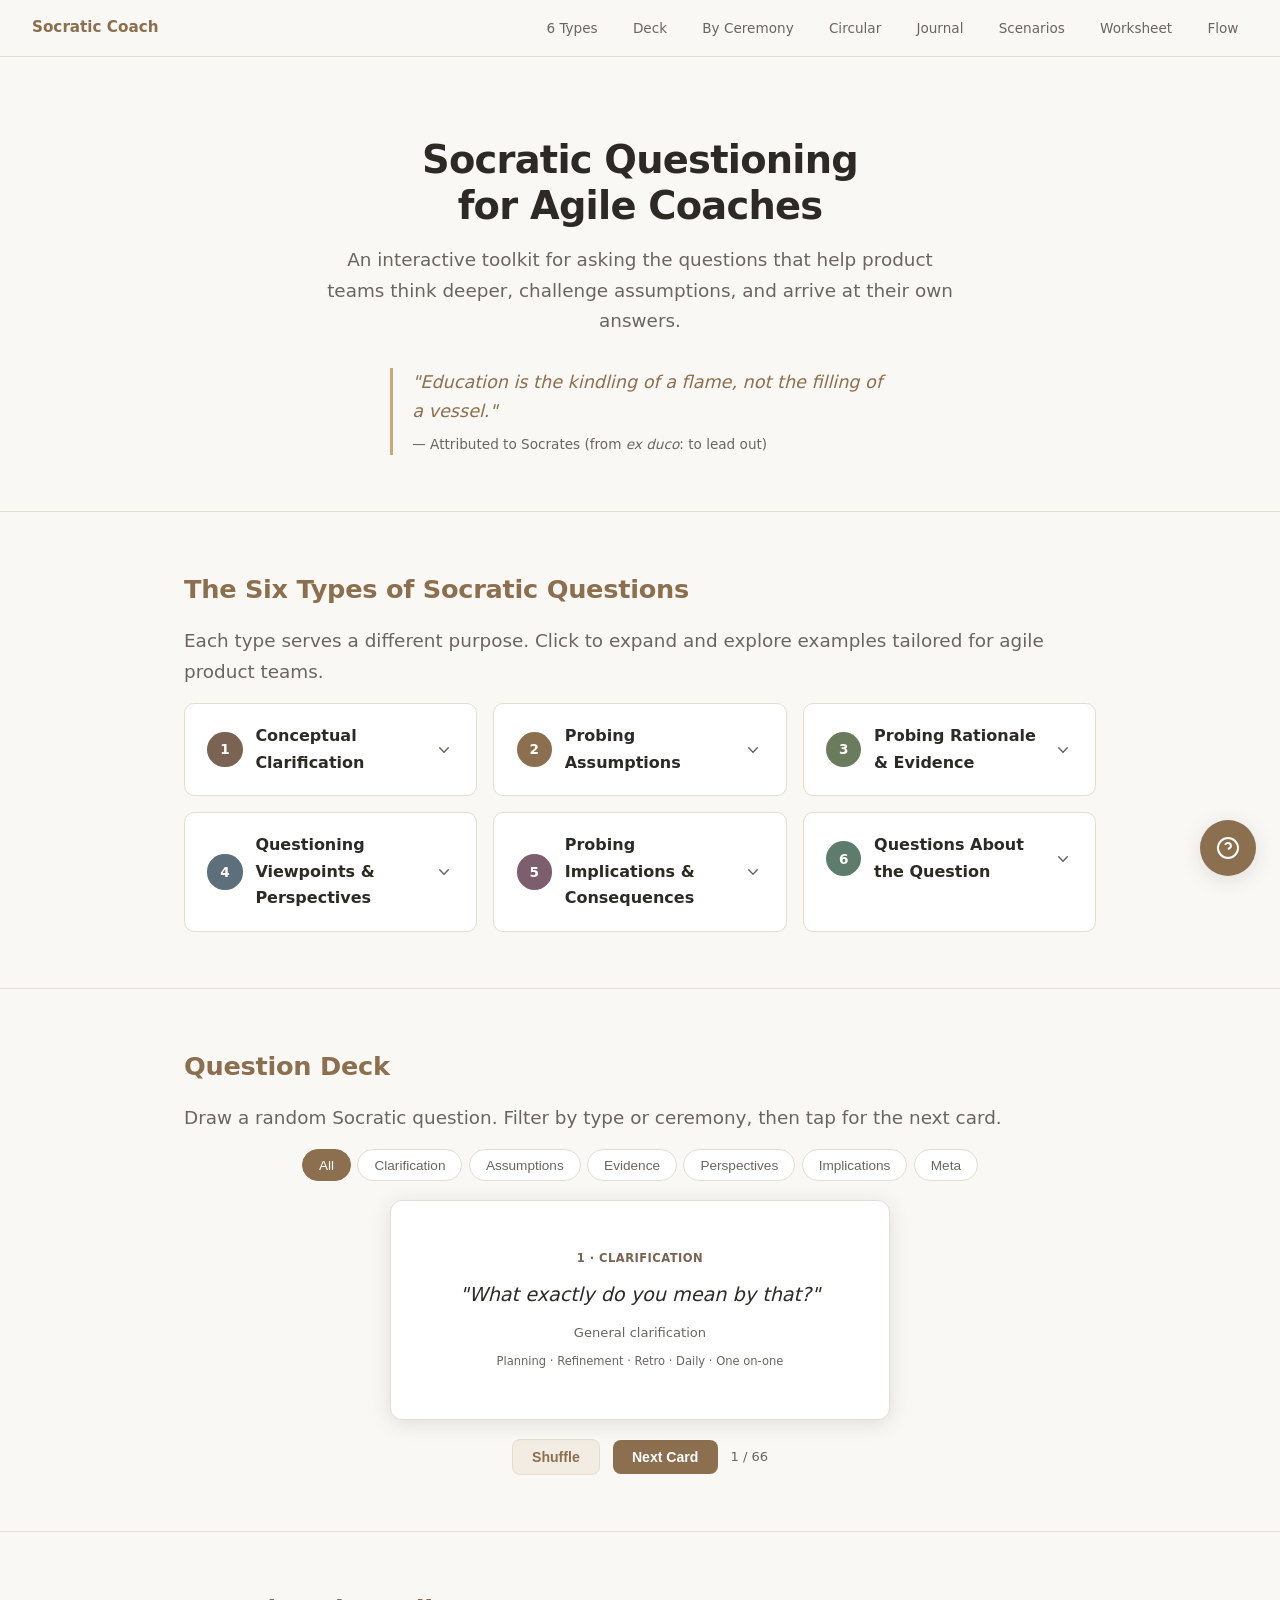
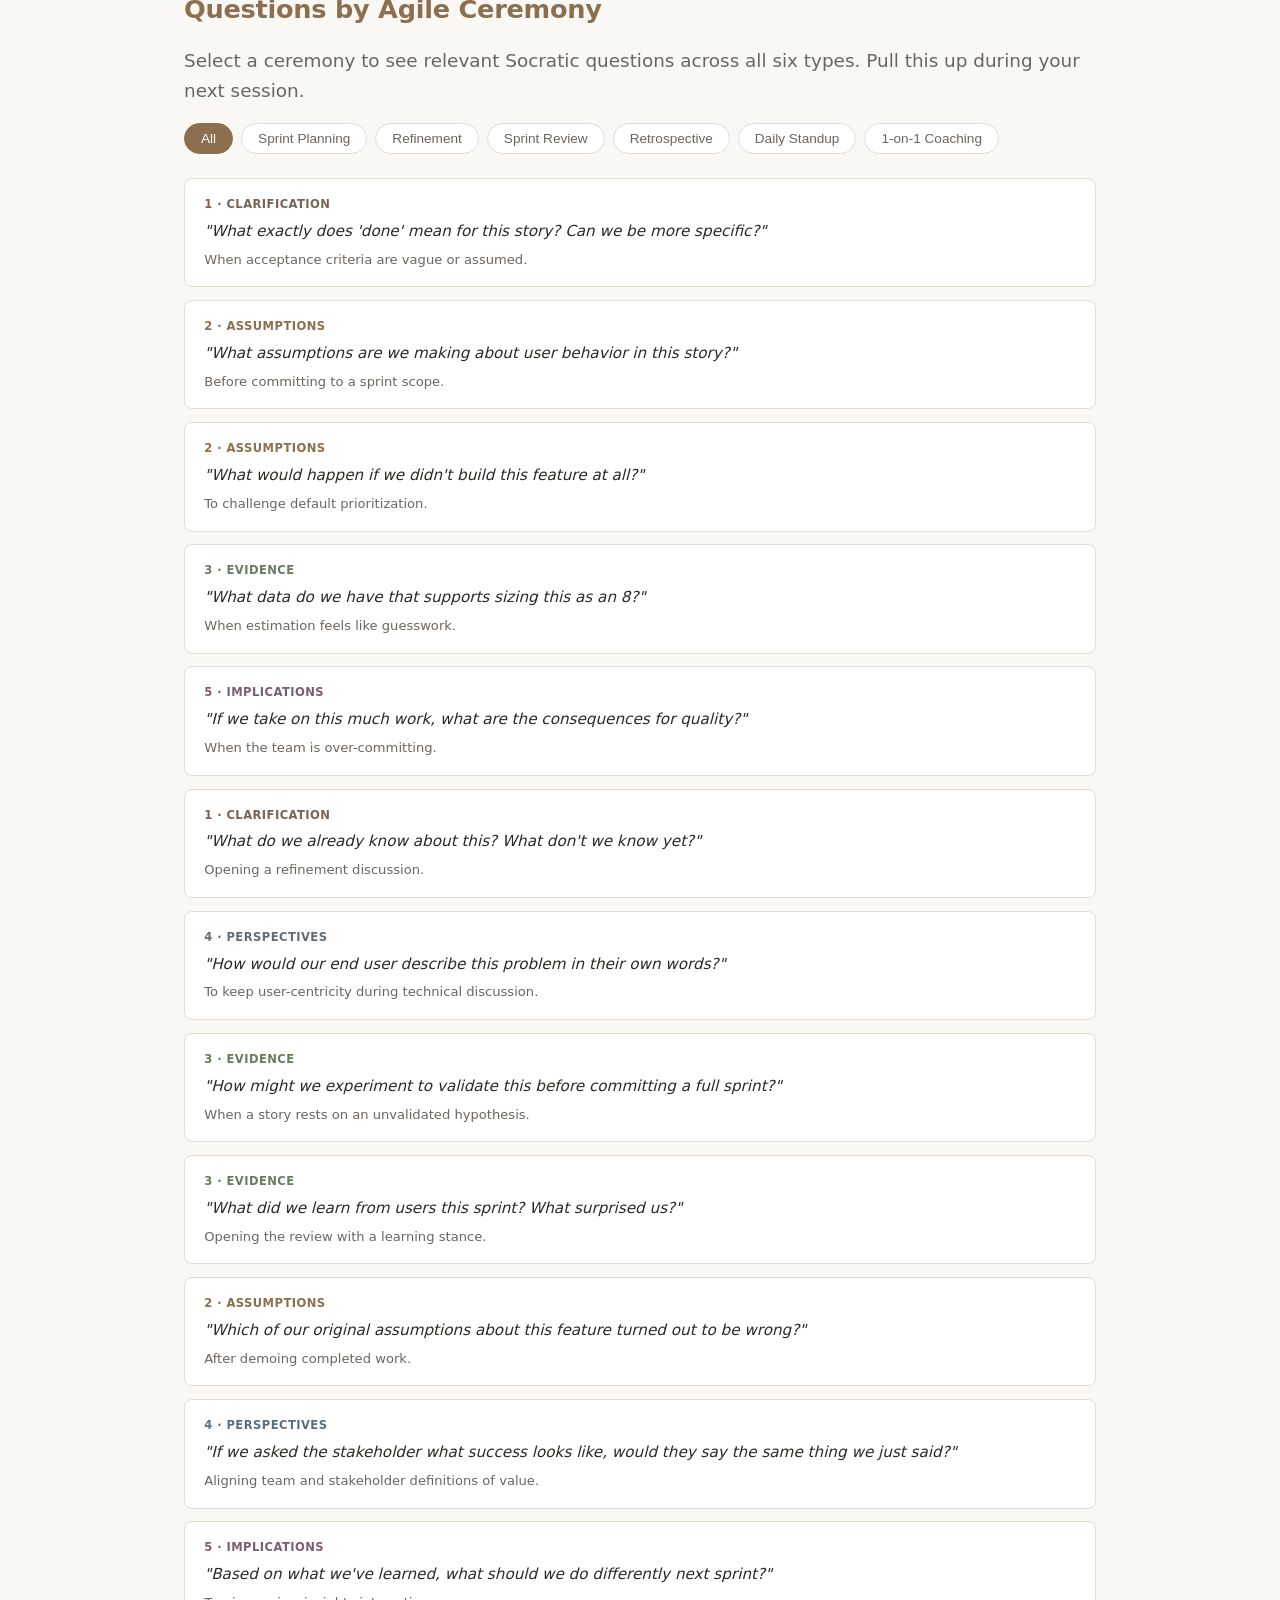
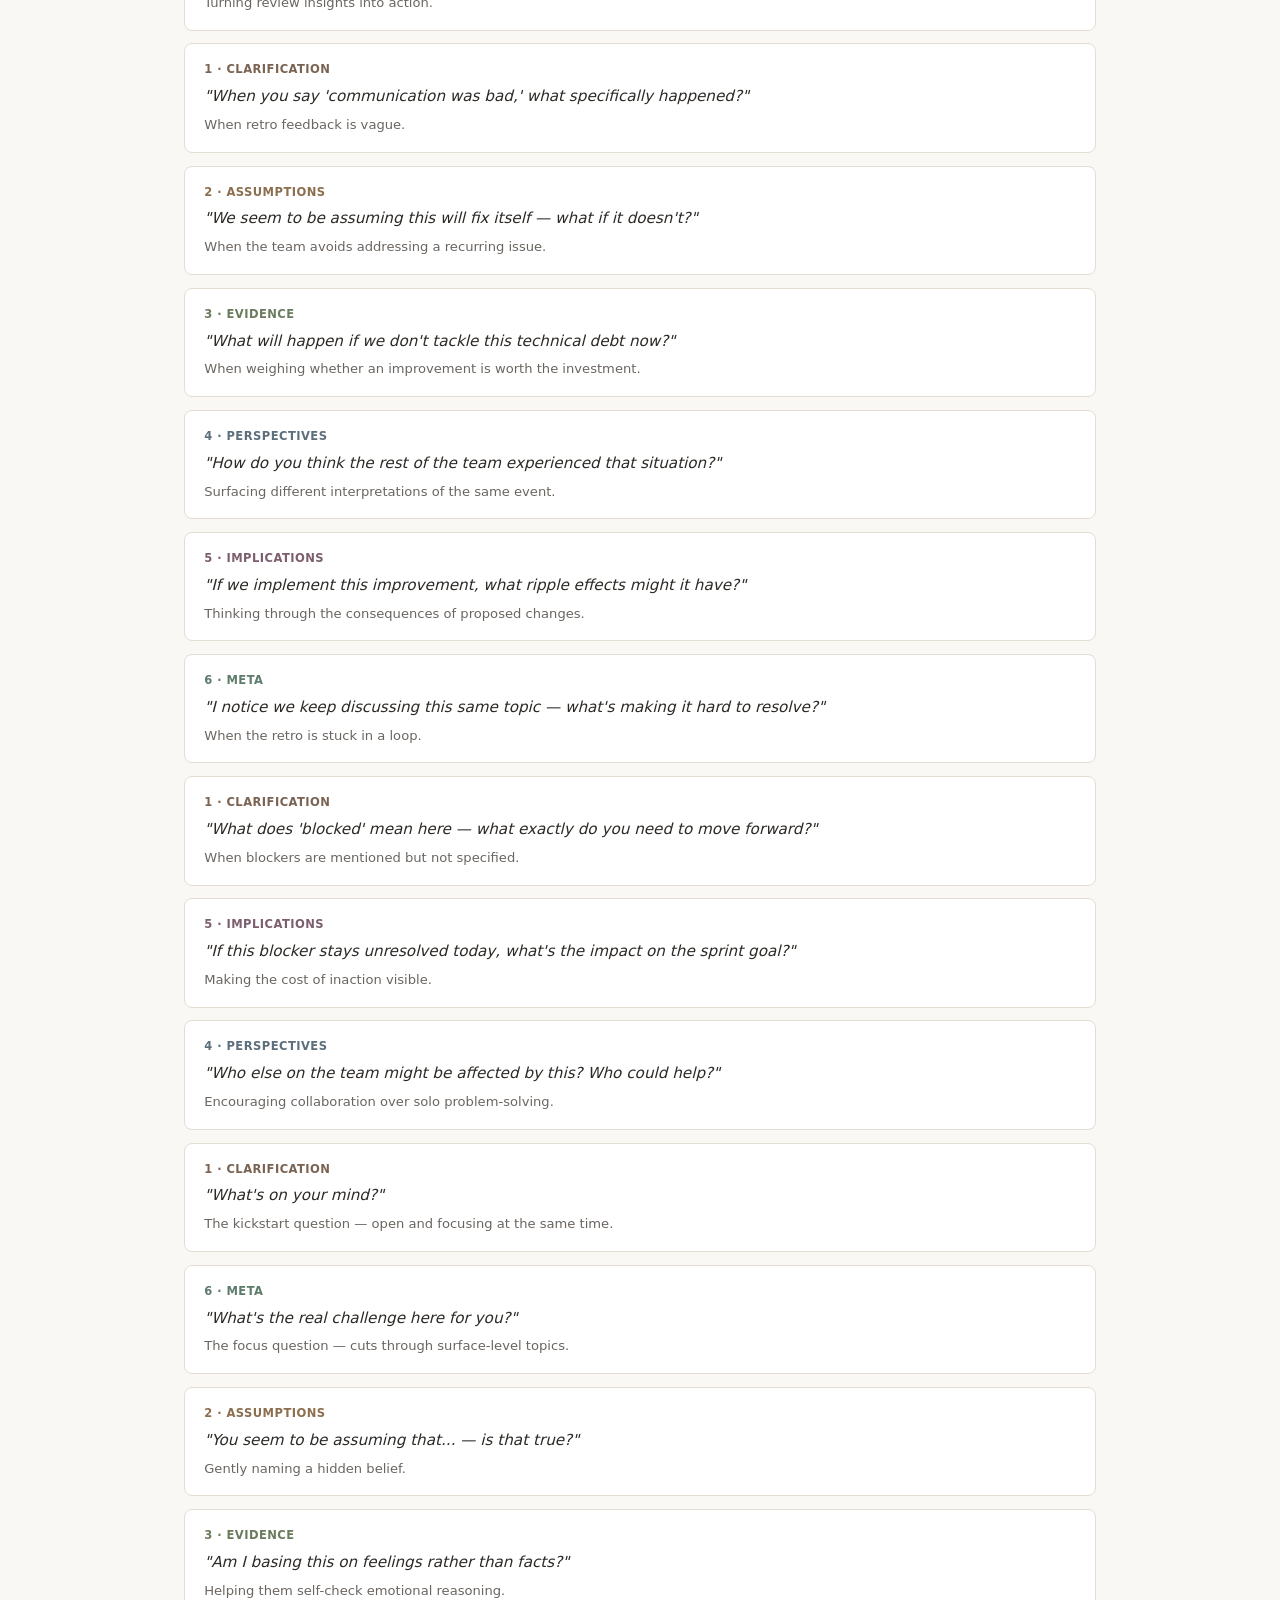
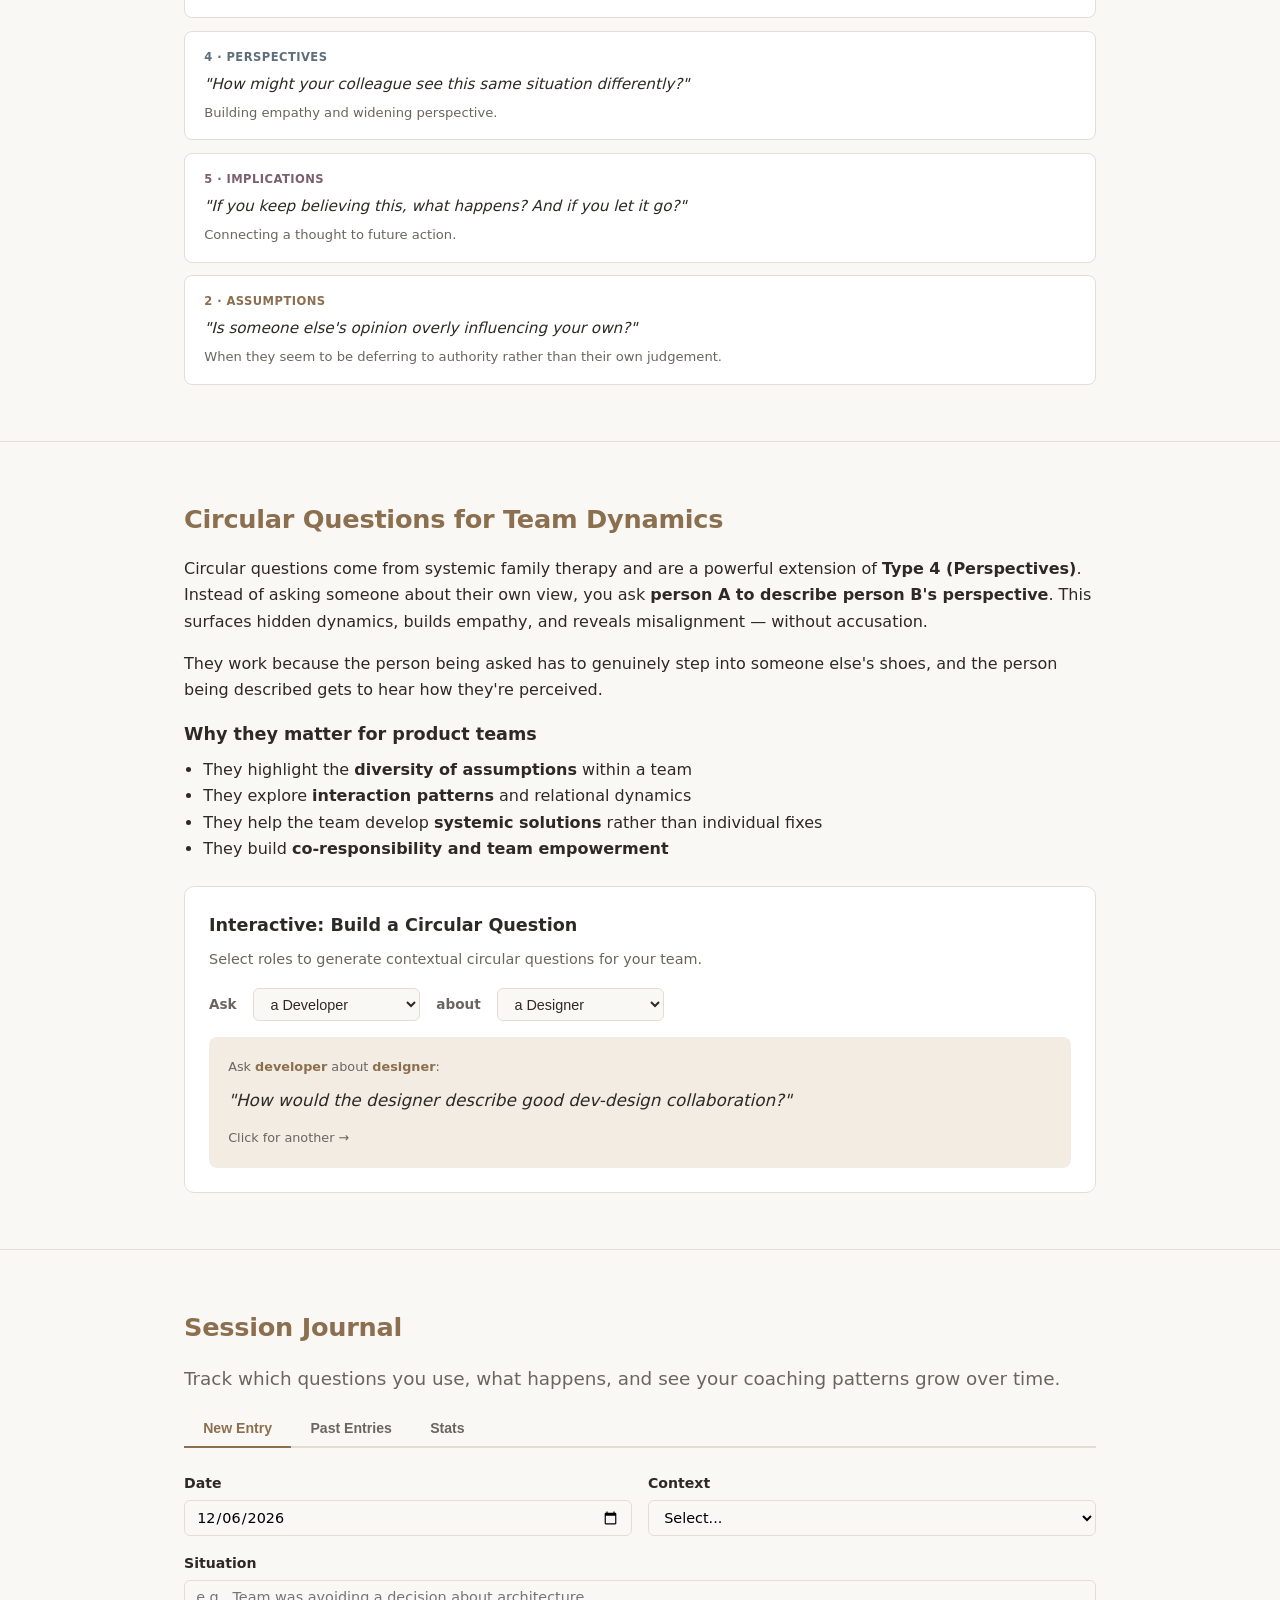
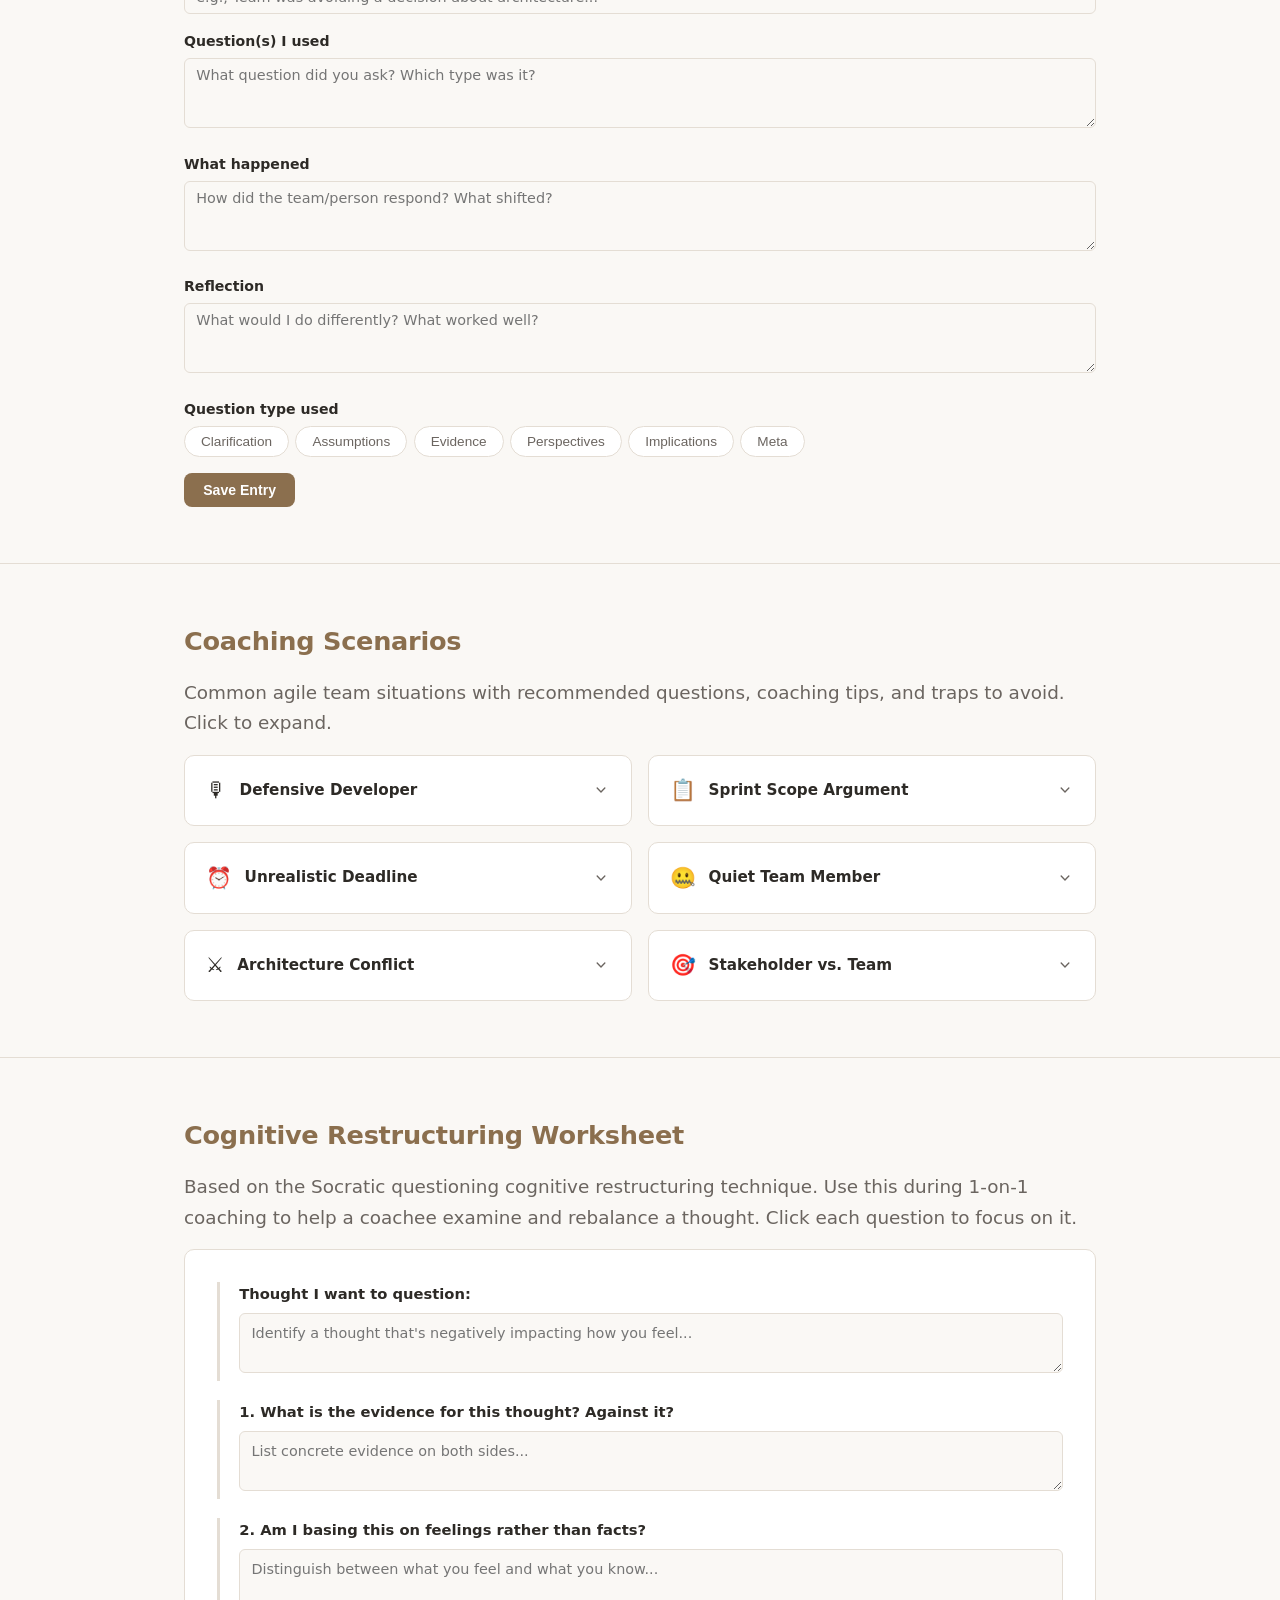
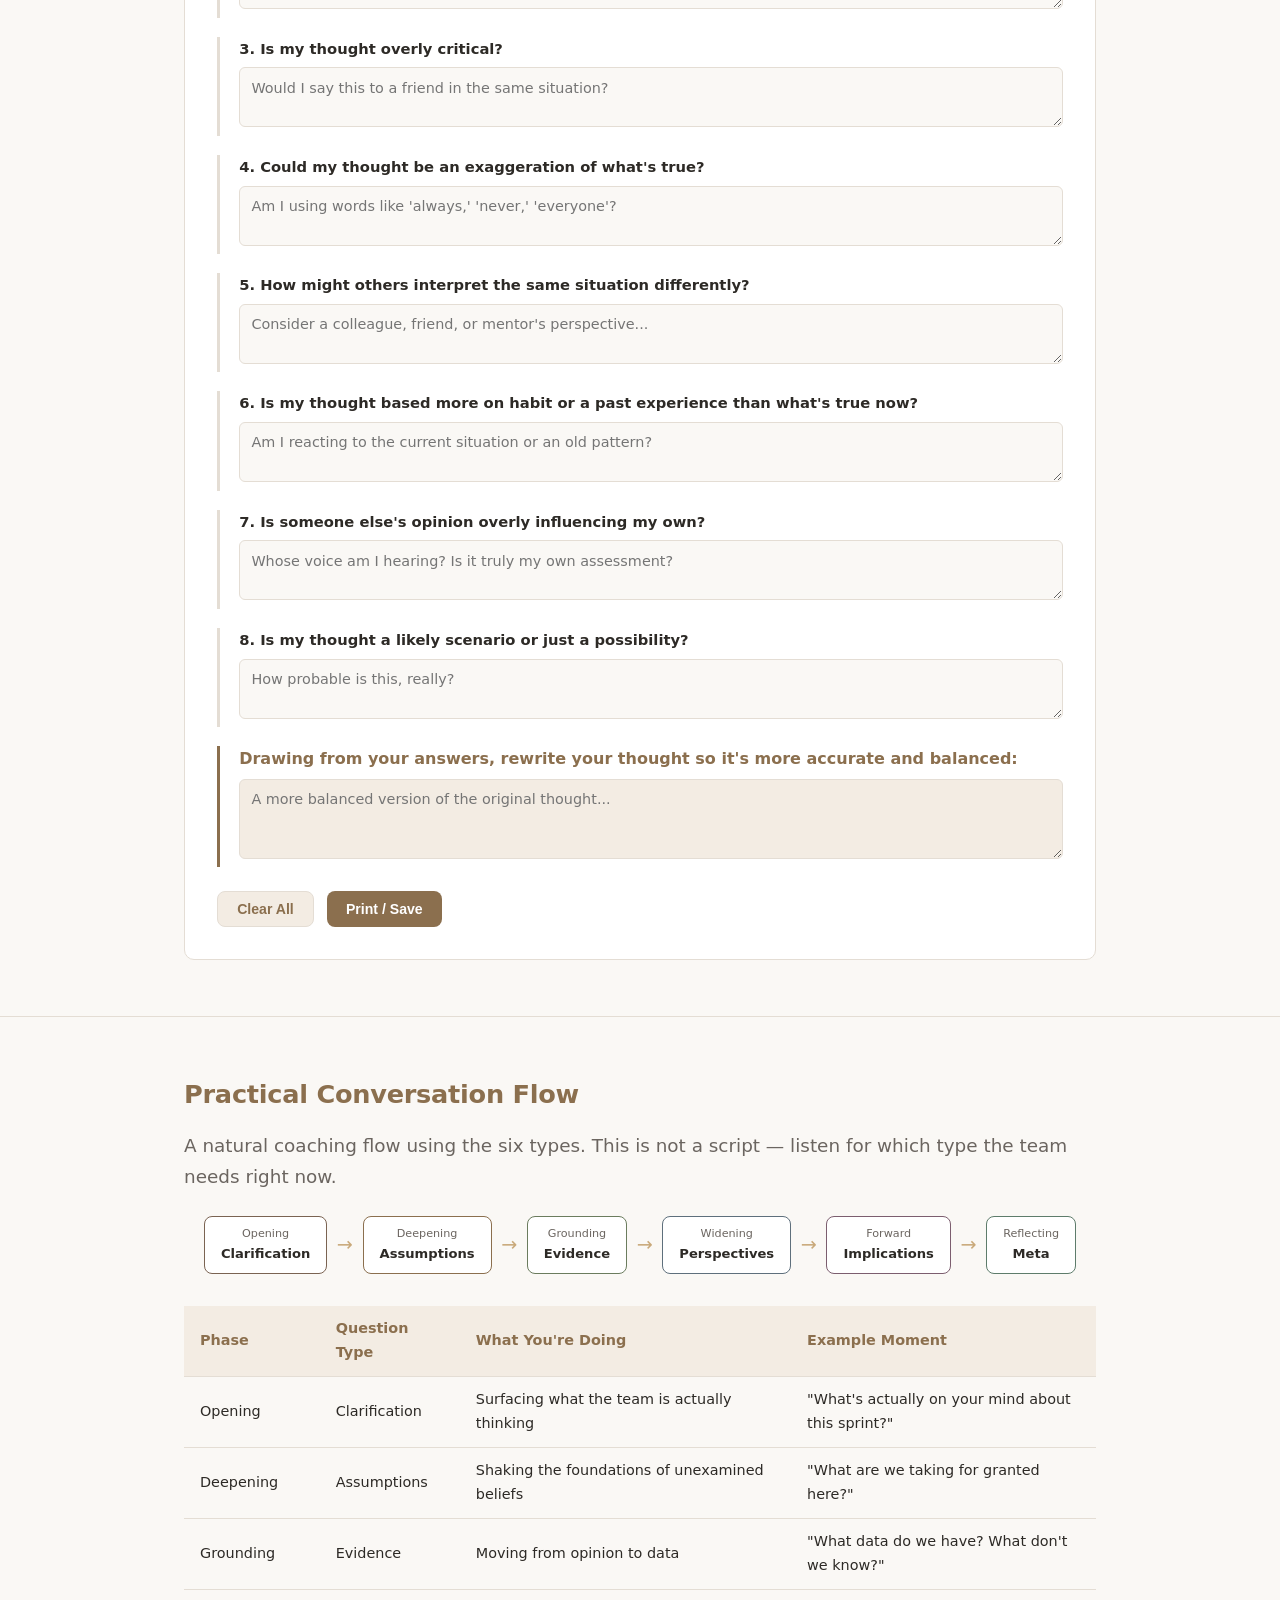
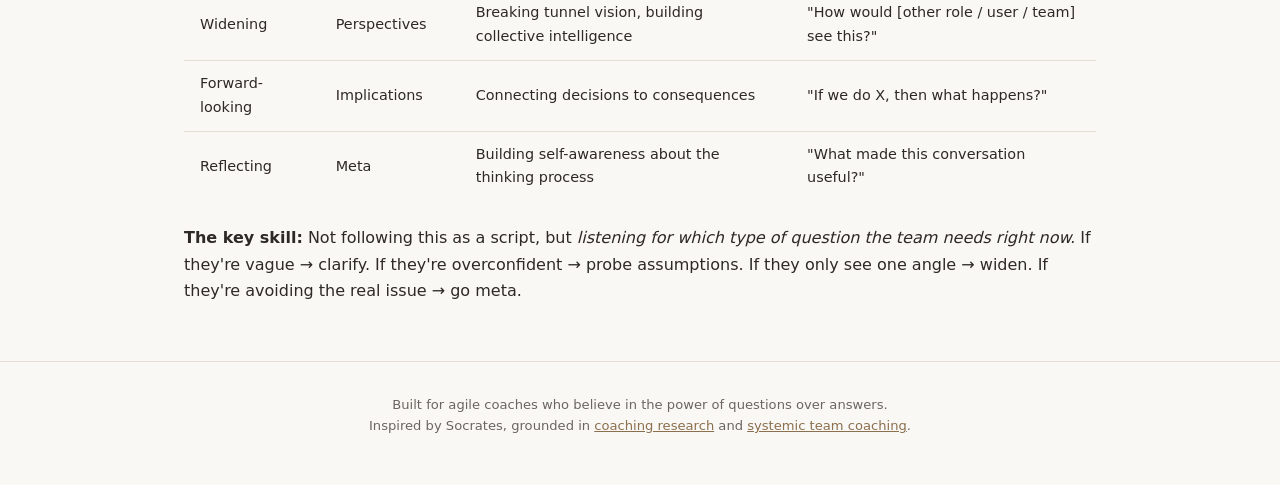
==== commit d4a02f62: "Replace Practice Mode with Coaching Scenarios guide Remove the clunky AI roleplay feature. Replace w" ====
--- a/index.html
+++ b/index.html
@@ -372,43 +372,38 @@
   .type-bar-fill { height: 100%; border-radius: 4px; transition: width 0.5s ease; }
   .type-bar-count { width: 24px; font-weight: 600; }
 
-  /* ── Roleplay ── */
-  .rp-setup { max-width: 500px; margin: 0 auto 1.5rem; }
-  .rp-api-row { display: flex; gap: 0.5rem; margin-bottom: 1rem; }
-  .rp-api-row input { flex: 1; padding: 0.5rem 0.7rem; border: 1px solid var(--border); border-radius: 6px; font-size: 0.9rem; font-family: monospace; background: var(--bg); }
-  .rp-api-row input:focus { outline: none; border-color: var(--accent); }
-  .rp-api-status { font-size: 0.82rem; margin-bottom: 1rem; }
-  .rp-api-status.ok { color: var(--cat3); }
-  .rp-api-status.missing { color: var(--text-muted); }
-  .rp-scenarios { display: grid; grid-template-columns: repeat(auto-fill, minmax(250px, 1fr)); gap: 0.8rem; margin-bottom: 1.5rem; }
-  .rp-scenario {
-    background: var(--surface); border: 1px solid var(--border); border-radius: 8px;
-    padding: 0.9rem 1.1rem; cursor: pointer; transition: var(--transition);
-  }
-  .rp-scenario:hover { border-color: var(--accent); box-shadow: var(--shadow); }
-  .rp-scenario.active { border-color: var(--accent); background: var(--accent-bg); }
-  .rp-scenario h4 { font-size: 0.9rem; margin-bottom: 0.2rem; }
-  .rp-scenario p { font-size: 0.8rem; color: var(--text-muted); margin: 0; }
-
-  .rp-chat-area { max-width: 660px; margin: 0 auto; }
-  .rp-chat {
-    background: var(--bg); border: 1px solid var(--border); border-radius: 10px;
-    min-height: 300px; max-height: 450px; overflow-y: auto; padding: 1rem;
-    display: flex; flex-direction: column; gap: 0.8rem; margin-bottom: 0.8rem;
-  }
-  .rp-msg { max-width: 85%; padding: 0.7rem 1rem; border-radius: 10px; font-size: 0.92rem; line-height: 1.5; }
-  .rp-msg.coach { background: var(--accent); color: #fff; align-self: flex-end; border-bottom-right-radius: 3px; }
-  .rp-msg.coachee { background: var(--surface); border: 1px solid var(--border); align-self: flex-start; border-bottom-left-radius: 3px; }
-  .rp-msg.system { background: var(--accent-bg); align-self: center; font-size: 0.82rem; color: var(--text-muted); text-align: center; font-style: italic; }
-  .rp-input-row { display: flex; gap: 0.5rem; }
-  .rp-input-row input { flex: 1; padding: 0.6rem 0.9rem; border: 1px solid var(--border); border-radius: 8px; font-size: 0.92rem; font-family: inherit; background: var(--surface); }
-  .rp-input-row input:focus { outline: none; border-color: var(--accent); }
-  .rp-hints {
-    background: var(--accent-bg); border-radius: 8px; padding: 0.8rem 1rem;
-    font-size: 0.82rem; color: var(--text-muted); margin-top: 0.8rem;
-  }
-  .rp-hints strong { color: var(--accent); }
-  .rp-hidden { display: none; }
+  /* ── Scenario Guide ── */
+  .scenario-grid { display: grid; grid-template-columns: repeat(auto-fill, minmax(300px, 1fr)); gap: 1rem; }
+  .scenario-card {
+    background: var(--surface); border: 1px solid var(--border); border-radius: var(--radius);
+    overflow: hidden; transition: var(--transition); cursor: pointer;
+  }
+  .scenario-card:hover { box-shadow: var(--shadow-lg); transform: translateY(-2px); }
+  .scenario-card.open { box-shadow: var(--shadow-lg); }
+  .scenario-header {
+    padding: 1.1rem 1.3rem; display: flex; align-items: center; gap: 0.8rem; user-select: none;
+  }
+  .scenario-icon { font-size: 1.3rem; flex-shrink: 0; }
+  .scenario-header h4 { margin: 0; font-size: 0.95rem; flex: 1; }
+  .scenario-header .card-chevron { width: 18px; height: 18px; }
+  .scenario-body {
+    max-height: 0; overflow: hidden; transition: max-height 0.4s ease, padding 0.3s ease;
+    padding: 0 1.3rem;
+  }
+  .scenario-card.open .scenario-body { max-height: 1200px; padding: 0 1.3rem 1.3rem; }
+  .scenario-body .sc-desc { font-size: 0.88rem; color: var(--text-muted); margin-bottom: 0.8rem; }
+  .scenario-body h5 { font-size: 0.85rem; font-weight: 600; color: var(--accent); margin-bottom: 0.4rem; margin-top: 0.8rem; }
+  .scenario-body .sc-questions { padding-left: 1rem; margin-bottom: 0.5rem; }
+  .scenario-body .sc-questions li { font-size: 0.88rem; margin-bottom: 0.35rem; font-style: italic; }
+  .scenario-body .sc-tip {
+    background: var(--accent-bg); border-radius: 6px; padding: 0.6rem 0.9rem;
+    font-size: 0.84rem; margin-top: 0.6rem;
+  }
+  .scenario-body .sc-tip strong { color: var(--accent); }
+  .scenario-body .sc-avoid {
+    background: #fdf2f2; border-radius: 6px; padding: 0.6rem 0.9rem;
+    font-size: 0.84rem; margin-top: 0.4rem; color: #7c5e5e;
+  }
 
   /* ── Print ── */
   @media print {
@@ -429,7 +424,7 @@
   <a href="#ceremonies">By Ceremony</a>
   <a href="#circular">Circular</a>
   <a href="#journal">Journal</a>
-  <a href="#roleplay">Practice</a>
+  <a href="#scenarios">Scenarios</a>
   <a href="#worksheet">Worksheet</a>
   <a href="#flow">Flow</a>
 </nav>
@@ -936,63 +931,13 @@
   </div>
 </section>
 
-<!-- ═══════════════ ROLEPLAY / PRACTICE ═══════════════ -->
-<section id="roleplay">
+<!-- ═══════════════ SCENARIO GUIDE ═══════════════ -->
+<section id="scenarios">
   <div class="container">
-    <h2>Practice Mode</h2>
-    <p class="lead">Practice your Socratic questioning with an AI-powered coachee. Pick a scenario and try different question types.</p>
-
-    <div class="rp-setup">
-      <label style="font-weight:600;font-size:0.88rem;display:block;margin-bottom:0.3rem;">Claude API Key</label>
-      <div class="rp-api-row">
-        <input type="password" id="rpApiKey" placeholder="sk-ant-...">
-        <button class="btn btn-primary" id="rpSaveKey">Save</button>
-      </div>
-      <div class="rp-api-status missing" id="rpApiStatus">No API key set. Your key is stored only in this browser.</div>
-    </div>
-
-    <h3>Choose a scenario</h3>
-    <div class="rp-scenarios" id="rpScenarios">
-      <div class="rp-scenario" data-scenario="defensive-dev">
-        <h4>Defensive Developer</h4>
-        <p>A developer pushes back on code review feedback, taking it personally.</p>
-      </div>
-      <div class="rp-scenario" data-scenario="scope-creep">
-        <h4>Sprint Scope Argument</h4>
-        <p>The team argues about taking on too much work in the sprint.</p>
-      </div>
-      <div class="rp-scenario" data-scenario="unrealistic-deadline">
-        <h4>Unrealistic Deadline</h4>
-        <p>The Product Owner pushes a deadline the team thinks is impossible.</p>
-      </div>
-      <div class="rp-scenario" data-scenario="quiet-member">
-        <h4>Quiet Team Member</h4>
-        <p>A team member has disengaged and barely speaks in retros.</p>
-      </div>
-      <div class="rp-scenario" data-scenario="arch-conflict">
-        <h4>Architecture Conflict</h4>
-        <p>Two developers disagree strongly about a technical approach.</p>
-      </div>
-      <div class="rp-scenario" data-scenario="wrong-feature">
-        <h4>Stakeholder vs. Team</h4>
-        <p>A stakeholder demands a feature the team believes is wrong for users.</p>
-      </div>
-    </div>
-
-    <div class="rp-chat-area rp-hidden" id="rpChatArea">
-      <div style="display:flex;justify-content:space-between;align-items:center;margin-bottom:0.8rem;">
-        <h3 id="rpScenarioTitle" style="margin:0"></h3>
-        <button class="btn btn-secondary" id="rpEnd" style="font-size:0.8rem;padding:0.3rem 0.8rem;">End Session</button>
-      </div>
-      <div class="rp-chat" id="rpChat"></div>
-      <div class="rp-input-row">
-        <input type="text" id="rpInput" placeholder="Type your coaching question or response..." disabled>
-        <button class="btn btn-primary" id="rpSend" disabled>Send</button>
-      </div>
-      <div class="rp-hints" id="rpHints">
-        <strong>Coaching hints:</strong> Choose a scenario above to begin practicing.
-      </div>
-    </div>
+    <h2>Coaching Scenarios</h2>
+    <p class="lead">Common agile team situations with recommended questions, coaching tips, and traps to avoid. Click to expand.</p>
+
+    <div class="scenario-grid" id="scenarioGrid"></div>
   </div>
 </section>
 
@@ -1546,139 +1491,95 @@
   }
 
   /* ════════════════════════════════════════════
-     ROLEPLAY / PRACTICE MODE
+     COACHING SCENARIOS
      ════════════════════════════════════════════ */
-  const RP_KEY = 'socratic-api-key';
-  const rpScenarios = {
-    'defensive-dev': { title:'Defensive Developer', system:"You are a software developer named Alex on an agile product team. You just received code review feedback that you feel is nitpicky and personal. You're talented but take criticism hard. You respond defensively at first — crossing your arms metaphorically, justifying your choices, and subtly implying the reviewer doesn't understand. However, you're open to genuine curiosity. If the coach asks good Socratic questions (especially about assumptions and perspectives), you gradually soften and start reflecting. Don't cave immediately — make the coach work for it with 3-4 exchanges before real openness. Keep responses to 2-3 sentences. Stay in character." },
-    'scope-creep': { title:'Sprint Scope Argument', system:"You are a team of voices (speak as 'the team' or individual members). The sprint planning meeting is heated — the Product Owner wants to add 3 more stories but the developers feel overloaded already. Some team members are people-pleasers who say yes to everything, others are frustrated and shutting down. Respond as different team members depending on the coaching question. If the coach probes assumptions about capacity or asks about consequences, the team starts finding clarity. Keep responses to 2-3 sentences per 'voice'." },
-    'unrealistic-deadline': { title:'Unrealistic Deadline', system:"You are Jordan, a Product Owner under pressure from leadership. You've just told the team they need to deliver a major feature in half the originally estimated time. You genuinely believe it's important but haven't fully thought through the implications. You speak in business language ('competitive advantage', 'market window'). Good coaching questions about evidence and implications help you realize you need to negotiate scope rather than timeline. Keep responses to 2-3 sentences." },
-    'quiet-member': { title:'Quiet Team Member', system:"You are Sam, a backend developer who has become increasingly quiet in team meetings over the past few sprints. You feel your ideas get ignored or talked over. You're not angry — just resigned. You give short, polite answers initially. Clarification questions feel safe. If the coach creates psychological safety through perspective questions and genuine curiosity, you slowly open up about feeling unheard. Keep responses short (1-2 sentences) at first, gradually longer as trust builds." },
-    'arch-conflict': { title:'Architecture Conflict', system:"You alternate between two developers: Casey (who wants microservices) and Riley (who wants a modular monolith). Both have valid technical arguments but have stopped listening to each other. Casey focuses on scalability, Riley on simplicity. They talk past each other. Good Socratic questions about evidence, implications, and finding common ground help them realize they agree on more than they think. Switch between perspectives based on whom the coach addresses. Keep each response to 2-3 sentences." },
-    'wrong-feature': { title:'Stakeholder vs. Team', system:"You are Morgan, a senior stakeholder who has demanded a complex reporting dashboard feature. You're convinced it's critical for a board presentation. The development team believes users actually need better core workflow features instead. You're not unreasonable, but you're under pressure and haven't talked to actual users recently. Questions probing evidence ('what data supports this?') and perspectives ('how would users prioritize this?') make you reconsider. Keep responses to 2-3 sentences." }
-  };
-
-  let rpMessages = [], rpActiveScenario = null, rpBusy = false;
-
-  // API key
-  const rpKeyInput = document.getElementById('rpApiKey');
-  const rpStatus = document.getElementById('rpApiStatus');
-  const savedKey = localStorage.getItem(RP_KEY);
-  if (savedKey) { rpKeyInput.value = savedKey; rpStatus.textContent = 'API key saved.'; rpStatus.className = 'rp-api-status ok'; }
-
-  document.getElementById('rpSaveKey').addEventListener('click', () => {
-    const k = rpKeyInput.value.trim();
-    if (k) { localStorage.setItem(RP_KEY, k); rpStatus.textContent = 'API key saved.'; rpStatus.className = 'rp-api-status ok'; }
-    else { localStorage.removeItem(RP_KEY); rpStatus.textContent = 'No API key set.'; rpStatus.className = 'rp-api-status missing'; }
+  const scenarioData = [
+    { icon:'\u{1F399}', title:'Defensive Developer', desc:'A developer pushes back on code review feedback, taking it personally.',
+      whyHard:'Defensiveness is a self-protection response. Pushing back directly will escalate it. The coach\'s job is to create safety first, then open curiosity.',
+      approach:[
+        {phase:'Start with Clarification', qs:['Help me understand your perspective \u2014 what matters most to you here?','Can you walk me through your thinking on this approach?'], why:'Validates their position before any probing. Reduces threat.'},
+        {phase:'Probe Assumptions gently', qs:['What would need to be true for this feedback to be useful?','What if the reviewer saw something you haven\'t considered yet?'], why:'Reframes from attack to hypothesis. Opens without pushing.'},
+        {phase:'Widen with Perspectives', qs:['If you were reviewing someone else\'s code, what would you focus on?','How would you approach this if giving advice to a junior developer?'], why:'Creates psychological distance from the emotional reaction.'},
+        {phase:'Go Meta if stuck', qs:['What\'s the real concern underneath this for you?','I notice this feels charged \u2014 what\'s at stake?'], why:'Names the dynamic without judging it.'},
+      ],
+      tips:['Don\'t rush past the defensiveness \u2014 acknowledge it first.','Avoid "but" after validation ("I hear you, but..."). Use "and" instead.','Silence after a good question is often where the shift happens.'],
+      avoid:['Don\'t side with the reviewer or the developer.','Don\'t say "don\'t take it personally" \u2014 they already are.','Don\'t ask "why" questions early \u2014 they feel accusatory when someone is defensive.']
+    },
+    { icon:'\u{1F4CB}', title:'Sprint Scope Argument', desc:'The team argues about taking on too much work. PO wants more, devs feel overloaded.',
+      whyHard:'This is often a proxy conflict about trust, predictability, or unspoken pressure from leadership. The surface argument (how many stories) hides the real issue.',
+      approach:[
+        {phase:'Clarify what\'s actually being debated', qs:['Are we debating the amount of work, or how confident we feel about delivering it?','What does "too much" mean specifically \u2014 can we put numbers on it?'], why:'Often the team hasn\'t clearly defined the disagreement.'},
+        {phase:'Probe Assumptions on both sides', qs:['What are we assuming about our capacity based on?','PO: what would happen if we took on fewer stories but delivered them all?'], why:'Challenges optimism bias and fear-based resistance equally.'},
+        {phase:'Surface Evidence', qs:['What happened last sprint when we committed to a similar amount?','What data do we have about our actual velocity?'], why:'Moves from feelings to facts.'},
+        {phase:'Explore Implications', qs:['If we take all of this on and miss, what\'s the cost? If we take less and deliver, what do we gain?','What\'s the consequence of this pattern repeating every sprint?'], why:'Makes trade-offs explicit and visible.'},
+      ],
+      tips:['Let both sides feel heard before introducing data.','Frame it as "the team vs. the problem" not "PO vs. developers."','Velocity data is your friend here \u2014 but only after emotions are acknowledged.'],
+      avoid:['Don\'t take sides or arbitrate the outcome.','Don\'t let seniority or volume decide the argument.','Don\'t skip the emotional layer and jump straight to metrics.']
+    },
+    { icon:'\u{23F0}', title:'Unrealistic Deadline', desc:'The Product Owner pushes a deadline the team thinks is impossible.',
+      whyHard:'The PO is usually under external pressure they haven\'t fully shared. The team feels unheard. Both are right about different things.',
+      approach:[
+        {phase:'Clarify the constraint', qs:['What\'s driving this timeline? Help us understand the business context.','What specifically needs to ship by that date vs. what\'s nice to have?'], why:'Often "the deadline" is actually "something needs to happen by then" \u2014 scope is negotiable.'},
+        {phase:'Probe Evidence', qs:['What data do we have about how long similar work has taken us?','How confident are we in these estimates, and what would make us more confident?'], why:'Grounds the conversation in reality.'},
+        {phase:'Explore Implications together', qs:['If we hit the date but quality suffers, what happens? If we slip but deliver well, what happens?','What\'s the real risk we\'re trying to manage here?'], why:'Shifts from deadline-as-sacred to risk-management conversation.'},
+        {phase:'Find Perspectives', qs:['What would a stakeholder say is the minimum viable delivery for that date?','If we asked users what they\'d rather have \u2014 fast or complete \u2014 what would they say?'], why:'Opens creative solutions like phased delivery.'},
+      ],
+      tips:['Help the PO feel safe sharing the external pressure \u2014 they\'re often stuck in the middle.','Frame it as scope negotiation, not deadline negotiation.','A question like "What can we cut?" is more productive than "We can\'t do this."'],
+      avoid:['Don\'t let the team just say "no" without engaging with the business need.','Don\'t let the PO steamroll without acknowledging the team\'s expertise.','Don\'t solve it for them \u2014 facilitate the negotiation.']
+    },
+    { icon:'\u{1F910}', title:'Quiet Team Member', desc:'Someone has disengaged and barely speaks in retrospectives or meetings.',
+      whyHard:'Silence can mean many things: feeling unsafe, feeling unheard, introversion, or checking out. You can\'t know which without creating space to find out.',
+      approach:[
+        {phase:'Create safety with Clarification', qs:['What\'s on your mind?','I\'d love to hear your take \u2014 what stands out to you?'], why:'Low-stakes, open invitations. No pressure to have a "big" opinion.'},
+        {phase:'Use Circular Questions (Perspectives)', qs:['[To others] What do you think [quiet person] would say is the biggest challenge right now?','[To the person] What do you think the team might be missing in this conversation?'], why:'Circular questions signal that their view matters without putting them on the spot.'},
+        {phase:'Try structured formats', qs:['Let\'s do a round \u2014 one word each: how are you feeling about this sprint?','Everyone write down one concern silently, then we\'ll share.'], why:'Written/structured formats bypass the anxiety of speaking up in a free-for-all.'},
+        {phase:'1-on-1 follow-up', qs:['I noticed you\'ve been quieter lately \u2014 is there anything I can do differently?','What would make it easier for you to share your ideas in the team?'], why:'Sometimes the real conversation needs to happen privately first.'},
+      ],
+      tips:['Don\'t call them out publicly ("You\'ve been quiet \u2014 what do you think?"). It backfires.','Create multiple channels for input: writing, async, 1-on-1, small groups.','Watch for the team dynamic that\'s causing the silence \u2014 is someone else dominating?'],
+      avoid:['Don\'t assume they have nothing to say.','Don\'t force participation \u2014 create conditions for it.','Don\'t diagnose the problem before asking them about it.']
+    },
+    { icon:'\u{2694}', title:'Architecture Conflict', desc:'Two developers disagree strongly about a technical approach and have stopped listening.',
+      whyHard:'Technical debates often become identity debates ("I\'m a microservices person"). Once positions harden, new information stops getting processed.',
+      approach:[
+        {phase:'Find common ground with Clarification', qs:['What problem are we both trying to solve here?','What do you both agree on about what the system needs?'], why:'Refocuses on shared goals rather than competing solutions.'},
+        {phase:'Probe Assumptions on both sides', qs:['What would need to be true about our scale for microservices to be the right call?','What are we assuming about future requirements?'], why:'Turns positions into hypotheses that can be tested.'},
+        {phase:'Demand Evidence', qs:['Can we build a small proof of concept for each approach and compare?','What does the data from our current system tell us about which constraints matter most?'], why:'Moves from opinion to experiment.'},
+        {phase:'Widen Perspectives', qs:['What would a new developer joining the team prefer to work with?','What would the ops team say about maintaining each option?'], why:'Brings in voices beyond the two debaters.'},
+      ],
+      tips:['Draw out the underlying values (simplicity vs. scalability) and name them explicitly.','Ask: "What would change your mind?" \u2014 if nothing would, that\'s the real problem.','A time-boxed experiment often resolves what debate cannot.'],
+      avoid:['Don\'t let this become a proxy for a power struggle.','Don\'t pick the "right" technical answer yourself.','Don\'t let the debate drag across multiple sprints without resolution.']
+    },
+    { icon:'\u{1F3AF}', title:'Stakeholder vs. Team', desc:'A stakeholder demands a feature the team believes is wrong for users.',
+      whyHard:'The stakeholder has organizational power but may lack user contact. The team has user empathy but may lack business context. Both feel unheard.',
+      approach:[
+        {phase:'Probe Evidence from both sides', qs:['What data do we have about what users actually need?','Stakeholder: what business outcome are you trying to achieve with this feature?'], why:'Often the stakeholder\'s real need can be met a different way.'},
+        {phase:'Separate goal from solution', qs:['What if we could achieve that business outcome with a different approach?','What exactly needs to be true for the board presentation to succeed?'], why:'The feature is a proposed solution. The goal behind it may have better solutions.'},
+        {phase:'Widen Perspectives', qs:['How would users prioritize this against the improvements the team has proposed?','What would happen if we shipped this and users didn\'t use it?'], why:'Introduces the user as a third voice in the room.'},
+        {phase:'Explore Implications', qs:['If we build this and it\'s wrong, what\'s the cost to reverse? If we validate first, what do we lose?','What\'s the cost of being wrong vs. the cost of being two weeks slower?'], why:'Frames it as a risk decision rather than a loyalty test.'},
+      ],
+      tips:['Help the stakeholder feel heard before challenging their solution.','Frame it as "how might we achieve your goal AND serve users."','Propose a small experiment rather than a binary build/don\'t-build decision.'],
+      avoid:['Don\'t let the team dismiss the stakeholder\'s business concerns.','Don\'t let the stakeholder override without engaging with the evidence.','Don\'t position yourself as the arbiter \u2014 facilitate the conversation.']
+    },
+  ];
+
+  const scGrid = document.getElementById('scenarioGrid');
+  const chevronSVG = '<svg class="card-chevron" viewBox="0 0 20 20" fill="currentColor"><path fill-rule="evenodd" d="M5.23 7.21a.75.75 0 011.06.02L10 11.168l3.71-3.938a.75.75 0 111.08 1.04l-4.25 4.5a.75.75 0 01-1.08 0l-4.25-4.5a.75.75 0 01.02-1.06z"/></svg>';
+  scenarioData.forEach(sc => {
+    const card = document.createElement('div');
+    card.className = 'scenario-card';
+    card.innerHTML = '<div class="scenario-header"><span class="scenario-icon">'+sc.icon+'</span><h4>'+sc.title+'</h4>'+chevronSVG+'</div>'
+      +'<div class="scenario-body">'
+      +'<p class="sc-desc">'+sc.desc+'</p>'
+      +'<h5>Why this is hard</h5><p style="font-size:0.88rem">'+sc.whyHard+'</p>'
+      +sc.approach.map(a => '<h5>'+a.phase+'</h5><ul class="sc-questions">'+a.qs.map(q => '<li>"'+q+'"</li>').join('')+'</ul><p style="font-size:0.82rem;color:var(--text-muted);margin-top:-0.2rem">'+a.why+'</p>').join('')
+      +'<div class="sc-tip"><strong>Tips:</strong><ul style="margin:0.3rem 0 0 1rem">'+sc.tips.map(t => '<li>'+t+'</li>').join('')+'</ul></div>'
+      +'<div class="sc-avoid"><strong>Avoid:</strong><ul style="margin:0.3rem 0 0 1rem">'+sc.avoid.map(a => '<li>'+a+'</li>').join('')+'</ul></div>'
+      +'</div>';
+    card.querySelector('.scenario-header').addEventListener('click', () => card.classList.toggle('open'));
+    card.querySelector('.scenario-header').setAttribute('tabindex', '0');
+    card.querySelector('.scenario-header').addEventListener('keydown', e => { if (e.key === 'Enter' || e.key === ' ') { e.preventDefault(); card.classList.toggle('open'); } });
+    scGrid.appendChild(card);
   });
-
-  // Scenario selection
-  document.querySelectorAll('.rp-scenario').forEach(el => {
-    el.addEventListener('click', () => {
-      const key = el.dataset.scenario;
-      if (!localStorage.getItem(RP_KEY)) { alert('Please save a Claude API key first.'); return; }
-      document.querySelectorAll('.rp-scenario').forEach(s => s.classList.remove('active'));
-      el.classList.add('active');
-      startRoleplay(key);
-    });
-  });
-
-  function startRoleplay(key) {
-    rpActiveScenario = key;
-    const sc = rpScenarios[key];
-    rpMessages = [];
-    document.getElementById('rpChatArea').classList.remove('rp-hidden');
-    document.getElementById('rpScenarioTitle').textContent = sc.title;
-    document.getElementById('rpChat').innerHTML = '<div class="rp-msg system">Scenario started: ' + sc.title + '. You are the coach — begin with your first question or observation.</div>';
-    document.getElementById('rpInput').disabled = false;
-    document.getElementById('rpSend').disabled = false;
-    document.getElementById('rpInput').focus();
-    document.getElementById('rpHints').innerHTML = '<strong>Coaching hints:</strong> Try starting with a clarification question to understand their perspective before probing deeper.';
-  }
-
-  document.getElementById('rpEnd').addEventListener('click', () => {
-    document.getElementById('rpChatArea').classList.add('rp-hidden');
-    document.querySelectorAll('.rp-scenario').forEach(s => s.classList.remove('active'));
-    rpActiveScenario = null; rpMessages = [];
-  });
-
-  async function sendRpMessage() {
-    if (rpBusy || !rpActiveScenario) return;
-    const input = document.getElementById('rpInput');
-    const text = input.value.trim();
-    if (!text) return;
-    input.value = '';
-    rpBusy = true;
-
-    // Show coach message
-    const chat = document.getElementById('rpChat');
-    chat.innerHTML += '<div class="rp-msg coach">' + escHtml(text) + '</div>';
-    chat.scrollTop = chat.scrollHeight;
-
-    // Classify coach's question type for hints
-    updateHints(text);
-
-    // Add to messages
-    rpMessages.push({ role: 'user', content: text });
-
-    // Show typing indicator
-    chat.innerHTML += '<div class="rp-msg coachee" id="rpTyping" style="opacity:0.5">Thinking...</div>';
-    chat.scrollTop = chat.scrollHeight;
-
-    try {
-      const apiKey = localStorage.getItem(RP_KEY);
-      const sc = rpScenarios[rpActiveScenario];
-      const resp = await fetch('https://api.anthropic.com/v1/messages', {
-        method: 'POST',
-        headers: {
-          'Content-Type': 'application/json',
-          'x-api-key': apiKey,
-          'anthropic-version': '2023-06-01',
-          'anthropic-dangerous-direct-browser-access': 'true'
-        },
-        body: JSON.stringify({
-          model: 'claude-sonnet-4-6-20250514',
-          max_tokens: 300,
-          system: sc.system,
-          messages: rpMessages
-        })
-      });
-      const data = await resp.json();
-      const reply = data.content && data.content[0] ? data.content[0].text : 'I\'m not sure how to respond to that.';
-      rpMessages.push({ role: 'assistant', content: reply });
-      const typing = document.getElementById('rpTyping');
-      if (typing) typing.remove();
-      chat.innerHTML += '<div class="rp-msg coachee">' + escHtml(reply) + '</div>';
-    } catch (err) {
-      const typing = document.getElementById('rpTyping');
-      if (typing) typing.remove();
-      chat.innerHTML += '<div class="rp-msg system">Error: ' + escHtml(err.message) + '. Check your API key.</div>';
-    }
-    chat.scrollTop = chat.scrollHeight;
-    rpBusy = false;
-    input.focus();
-  }
-
-  function escHtml(s) { const d = document.createElement('div'); d.textContent = s; return d.innerHTML; }
-
-  function updateHints(text) {
-    const t = text.toLowerCase();
-    const hints = [];
-    if (/what do you mean|can you explain|what exactly|rephrase|example/.test(t)) hints.push('Clarification detected');
-    if (/assum|what if|suppose|what else/.test(t)) hints.push('Probing assumptions');
-    if (/evidence|data|how do you know|prove|show me/.test(t)) hints.push('Probing evidence');
-    if (/perspective|how would|someone else|another way|who else/.test(t)) hints.push('Widening perspectives');
-    if (/consequence|what happen|impact|implication|then what/.test(t)) hints.push('Exploring implications');
-    if (/why are we|real challenge|right question|what.s making this/.test(t)) hints.push('Meta-questioning');
-    const used = hints.length ? hints.join(', ') : 'Try a more open-ended question';
-    const suggest = !hints.length ? 'Consider asking: "What do you mean by that?" or "What if the opposite were true?"'
-      : hints.length === 1 ? 'Good! Now try a different type to widen the conversation.'
-      : 'Great range of question types!';
-    document.getElementById('rpHints').innerHTML = '<strong>Detected:</strong> ' + used + '<br><strong>Suggestion:</strong> ' + suggest;
-  }
-
-  document.getElementById('rpSend').addEventListener('click', sendRpMessage);
-  document.getElementById('rpInput').addEventListener('keydown', e => { if (e.key === 'Enter') sendRpMessage(); });
 
   /* ════════════════════════════════════════════
      SMOOTH SCROLL
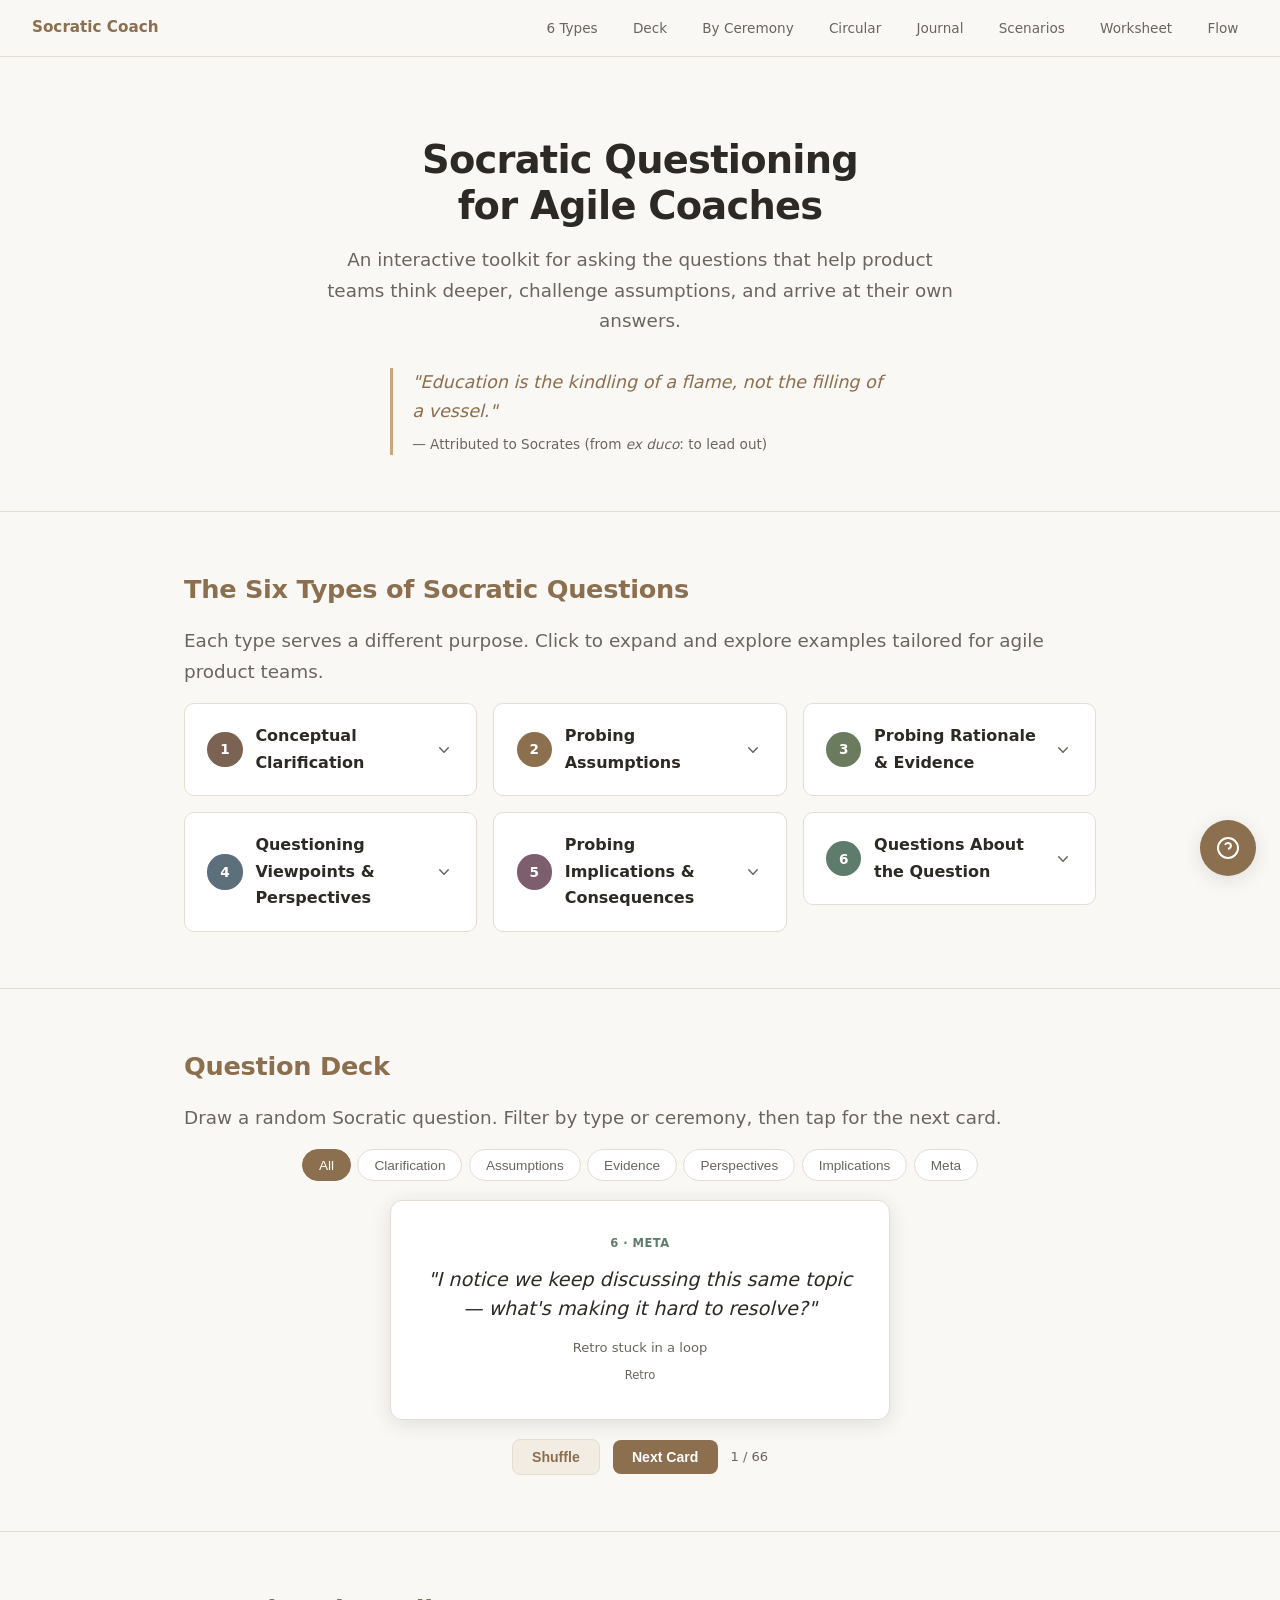
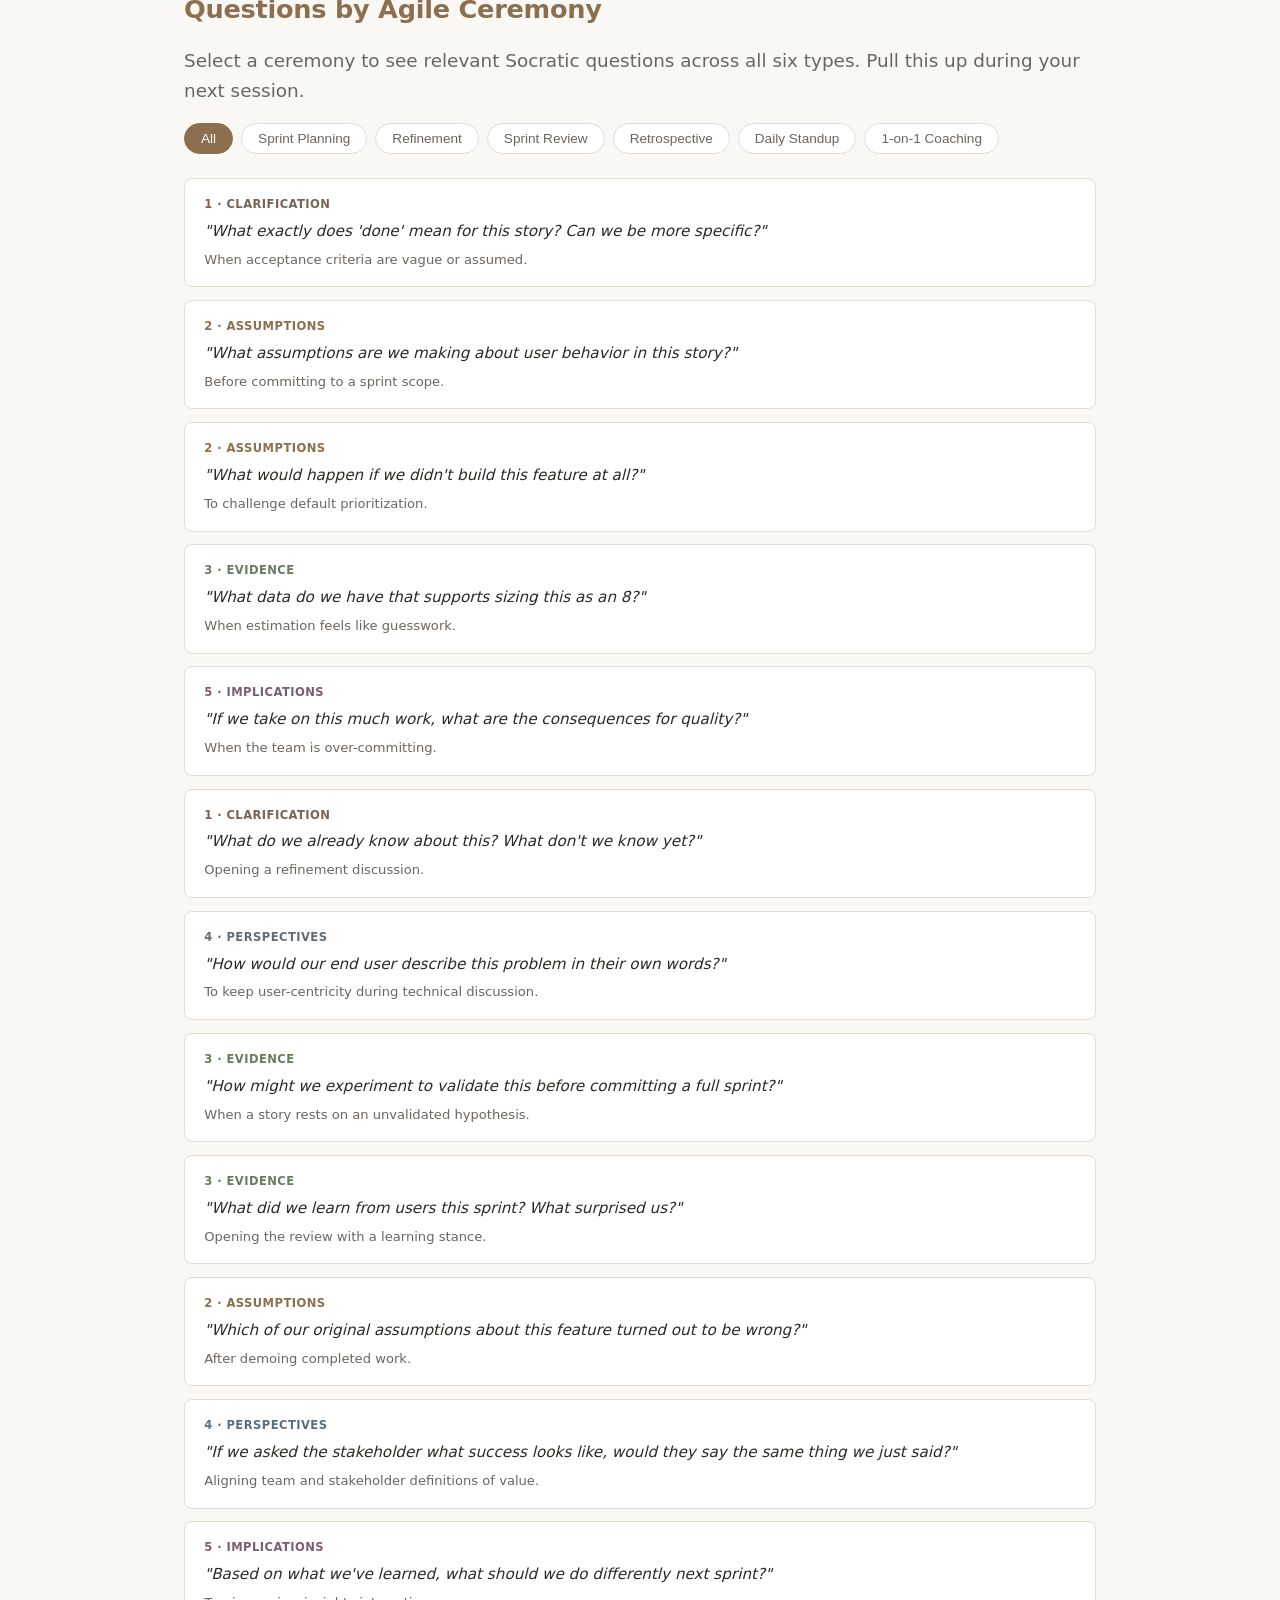
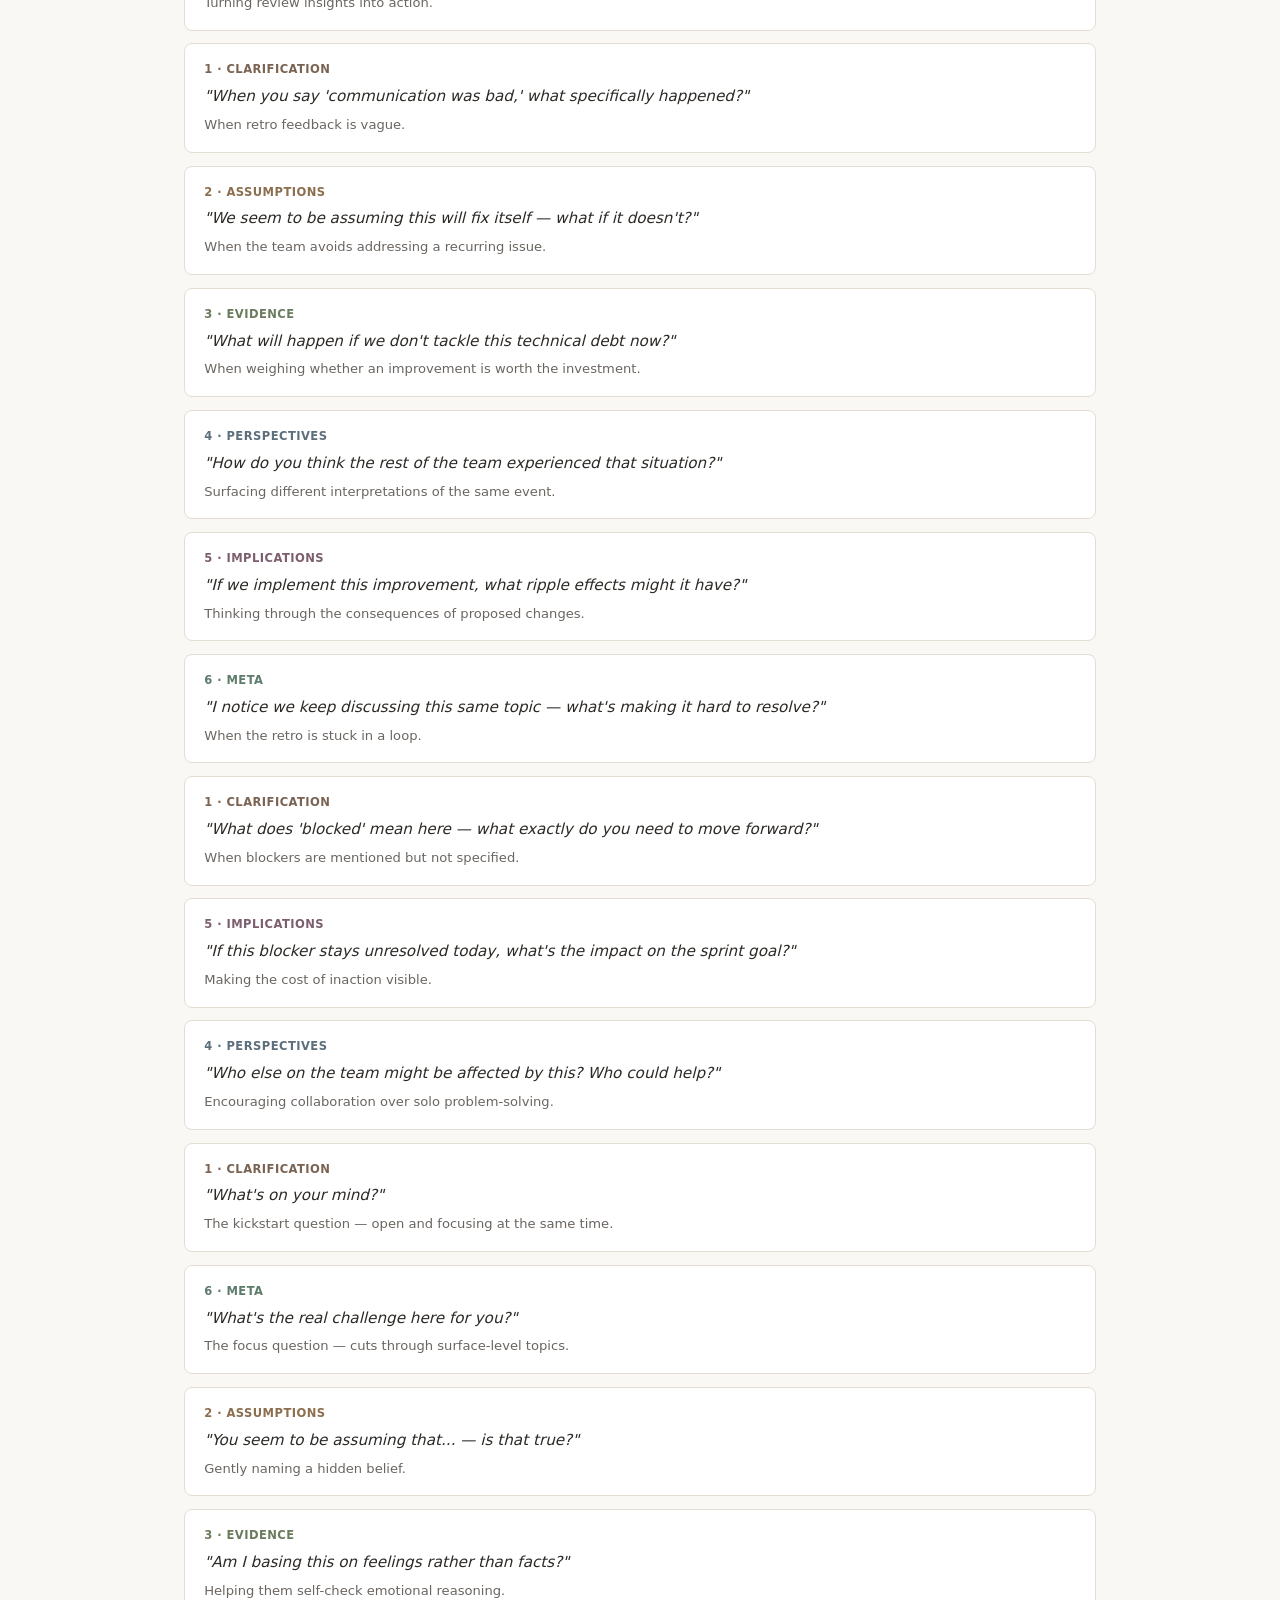
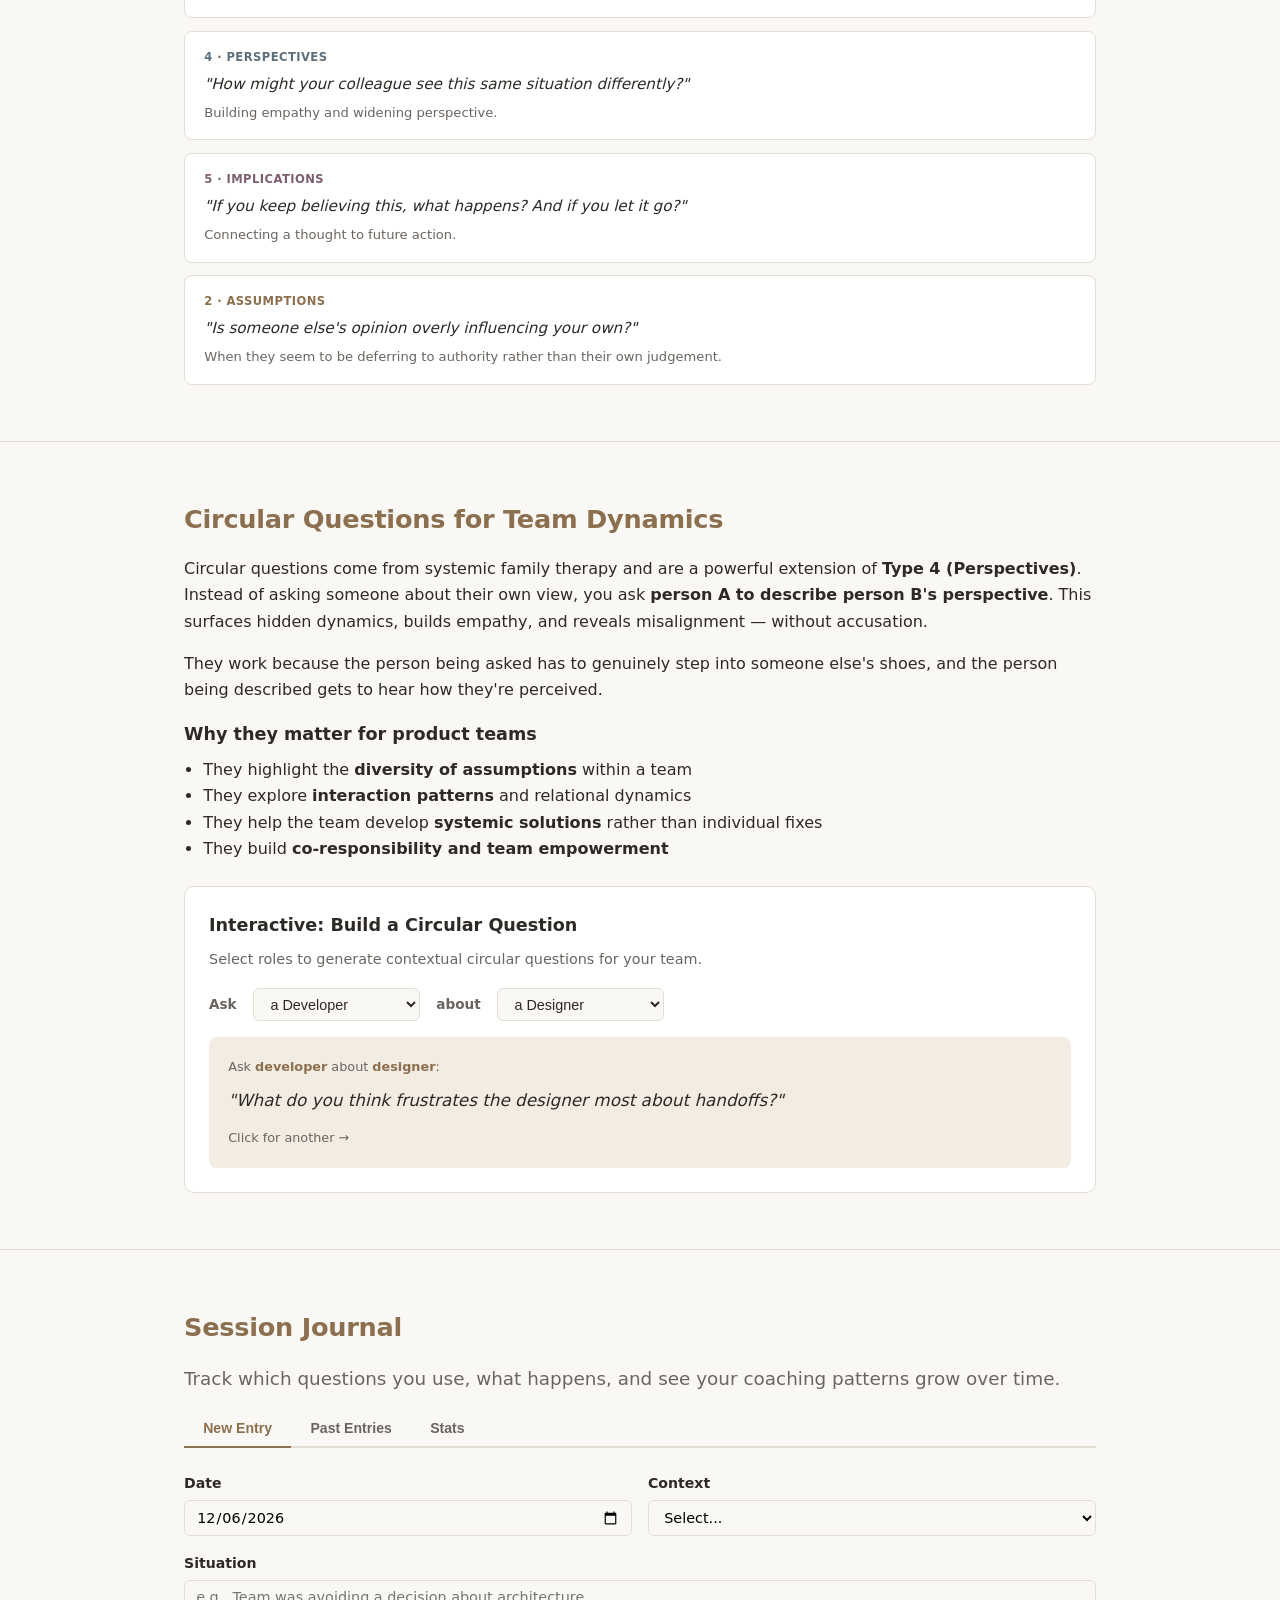
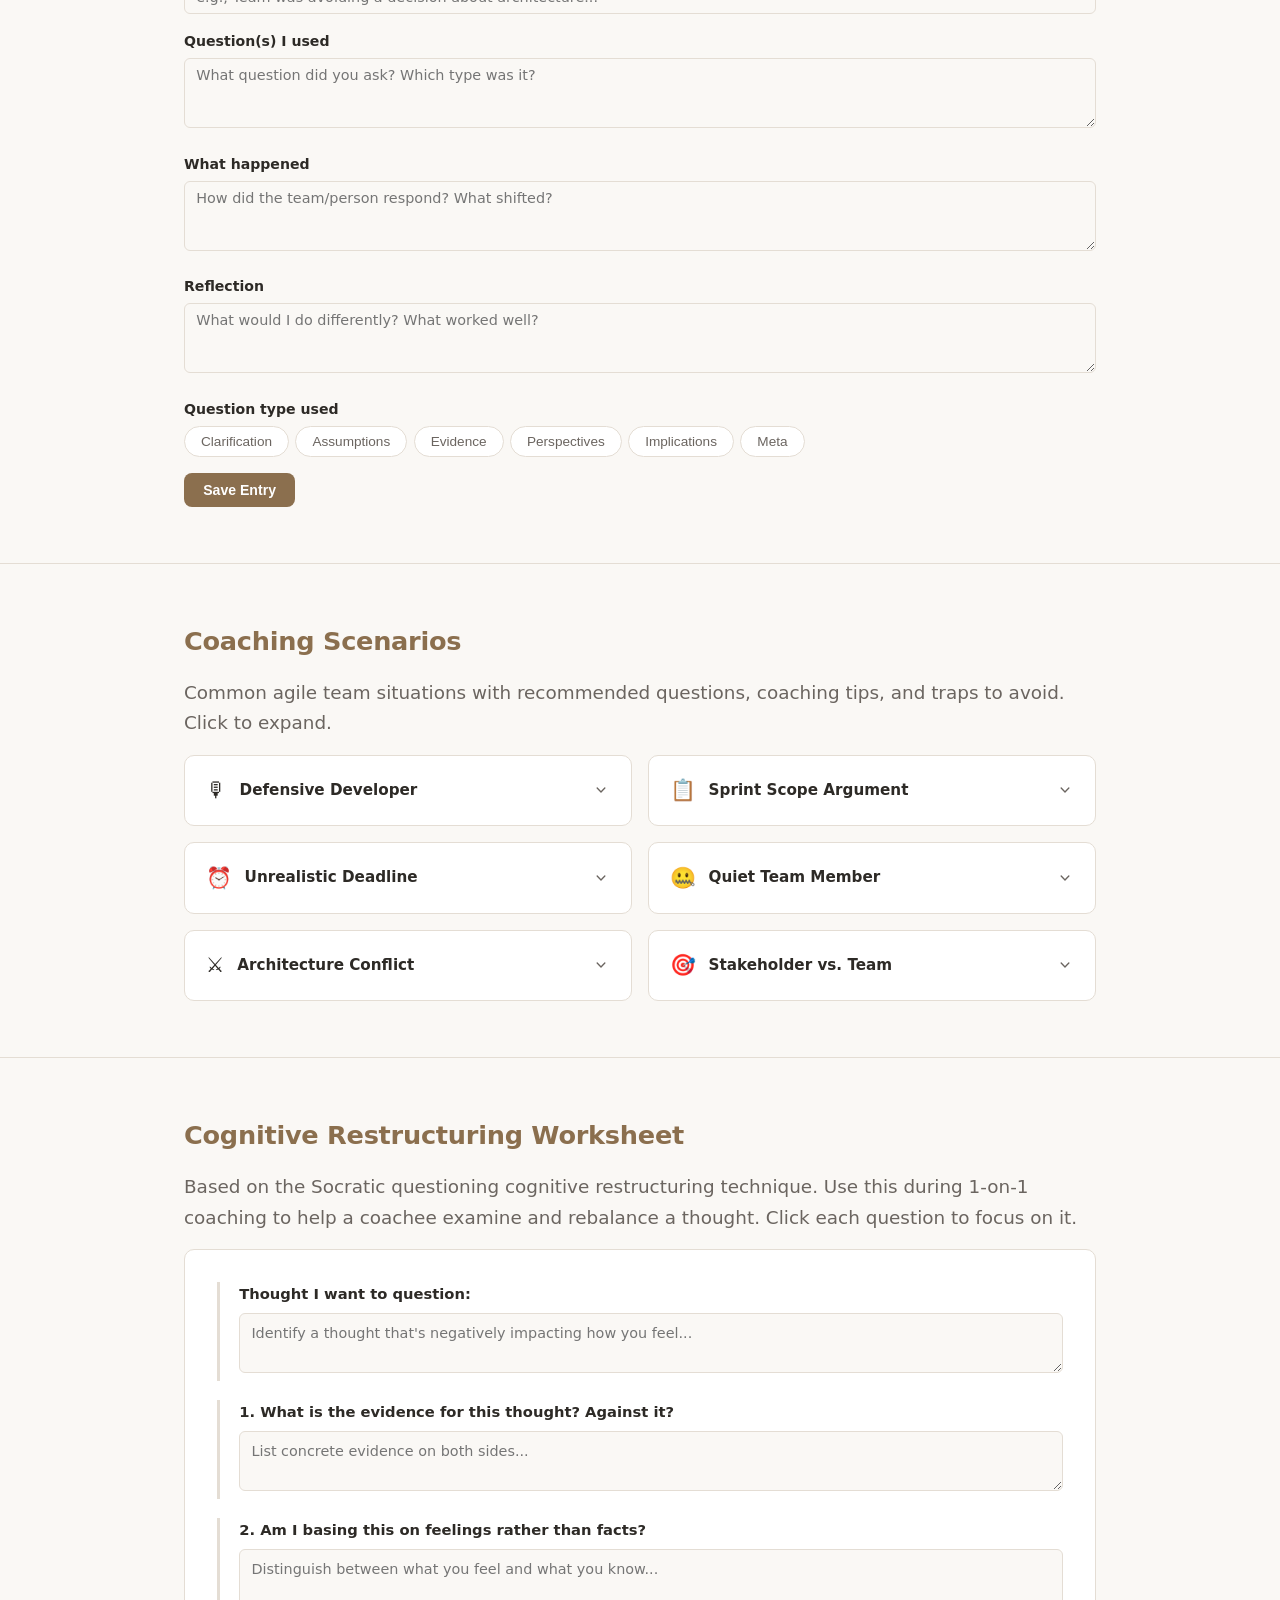
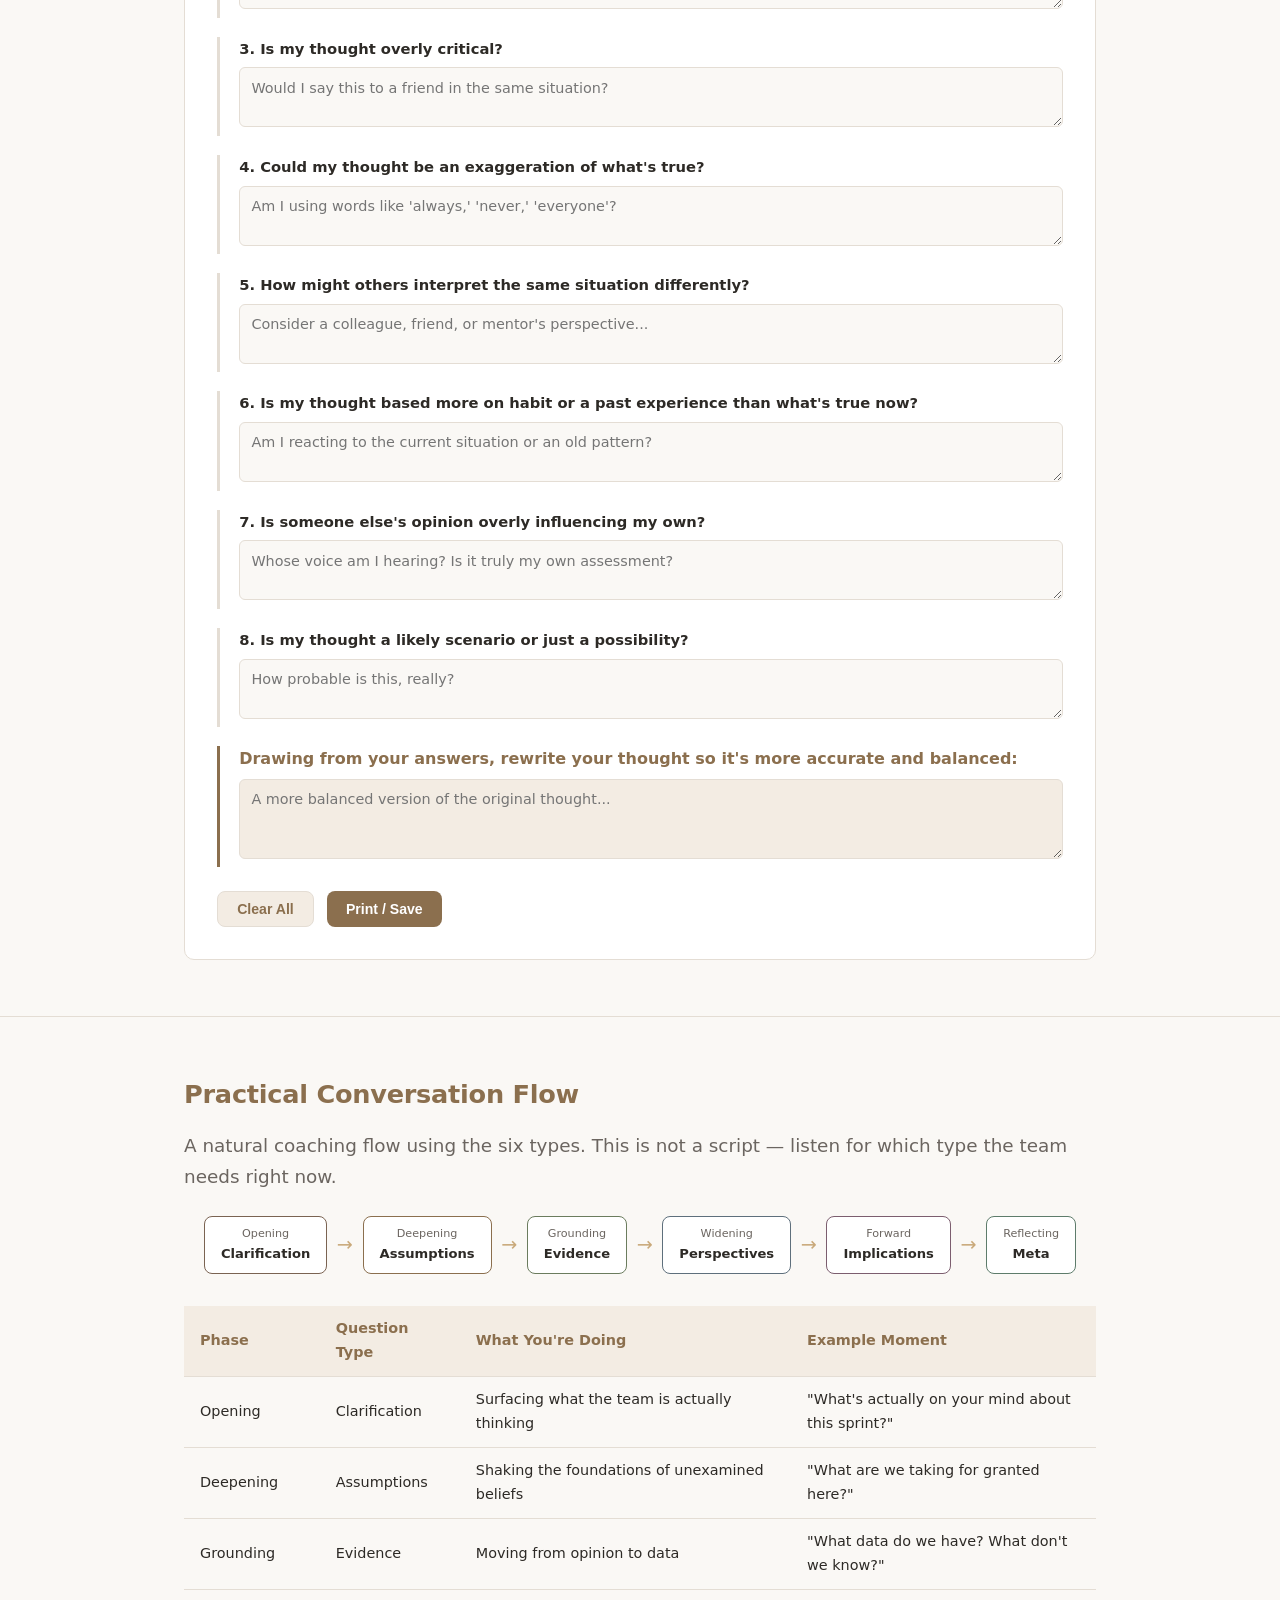
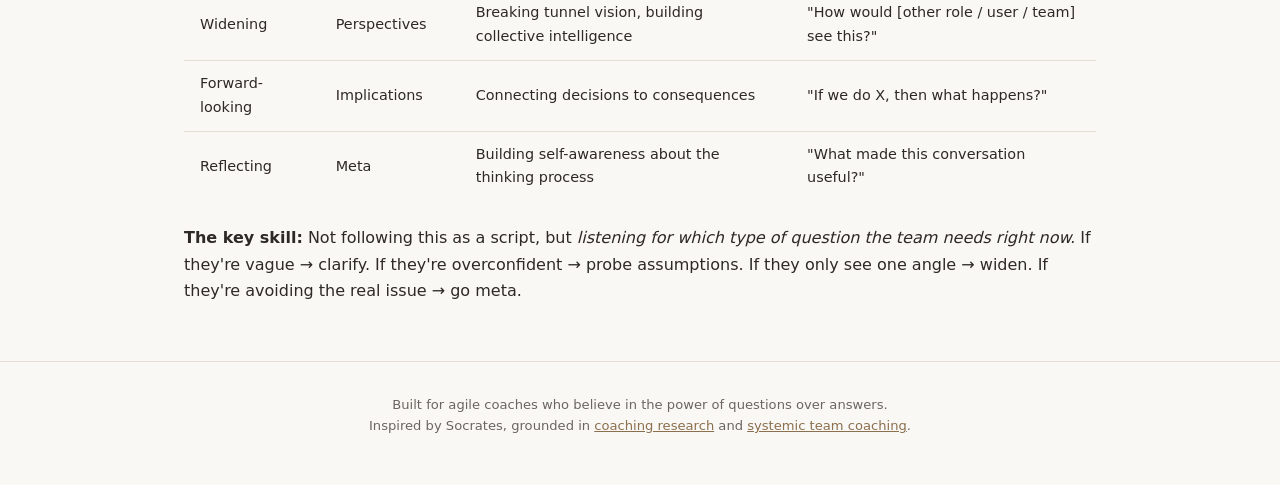
==== commit faf8cd66: "Fix scenario and type cards stretching when one is expanded Add align-items: start to grid container" ====
--- a/index.html
+++ b/index.html
@@ -77,7 +77,7 @@
   .hero blockquote cite { display: block; font-size: 0.85rem; margin-top: 0.4rem; font-style: normal; color: var(--text-muted); }
 
   /* ── Cards (6 types) ── */
-  .card-grid { display: grid; grid-template-columns: repeat(auto-fill, minmax(280px, 1fr)); gap: 1rem; }
+  .card-grid { display: grid; grid-template-columns: repeat(auto-fill, minmax(280px, 1fr)); gap: 1rem; align-items: start; }
 
   .card {
     background: var(--surface); border: 1px solid var(--border); border-radius: var(--radius);
@@ -373,7 +373,7 @@
   .type-bar-count { width: 24px; font-weight: 600; }
 
   /* ── Scenario Guide ── */
-  .scenario-grid { display: grid; grid-template-columns: repeat(auto-fill, minmax(300px, 1fr)); gap: 1rem; }
+  .scenario-grid { display: grid; grid-template-columns: repeat(auto-fill, minmax(300px, 1fr)); gap: 1rem; align-items: start; }
   .scenario-card {
     background: var(--surface); border: 1px solid var(--border); border-radius: var(--radius);
     overflow: hidden; transition: var(--transition); cursor: pointer;
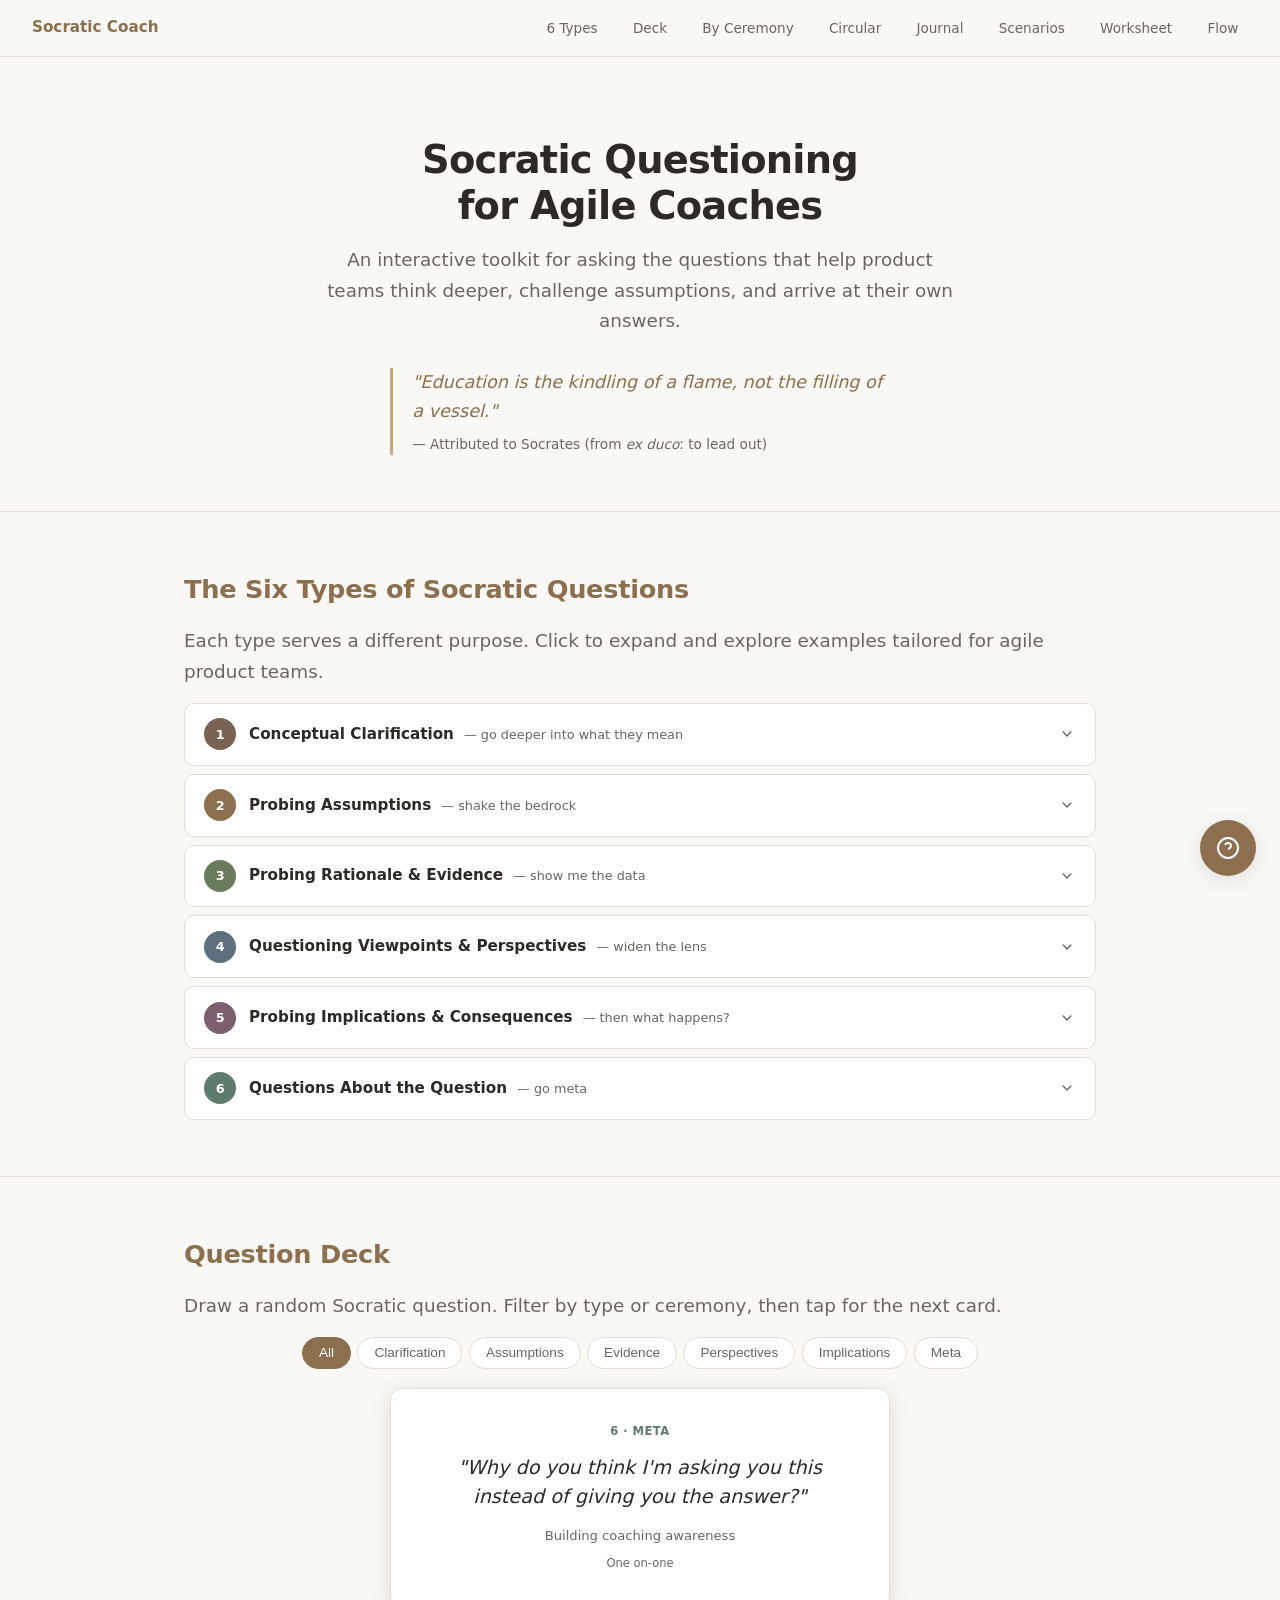
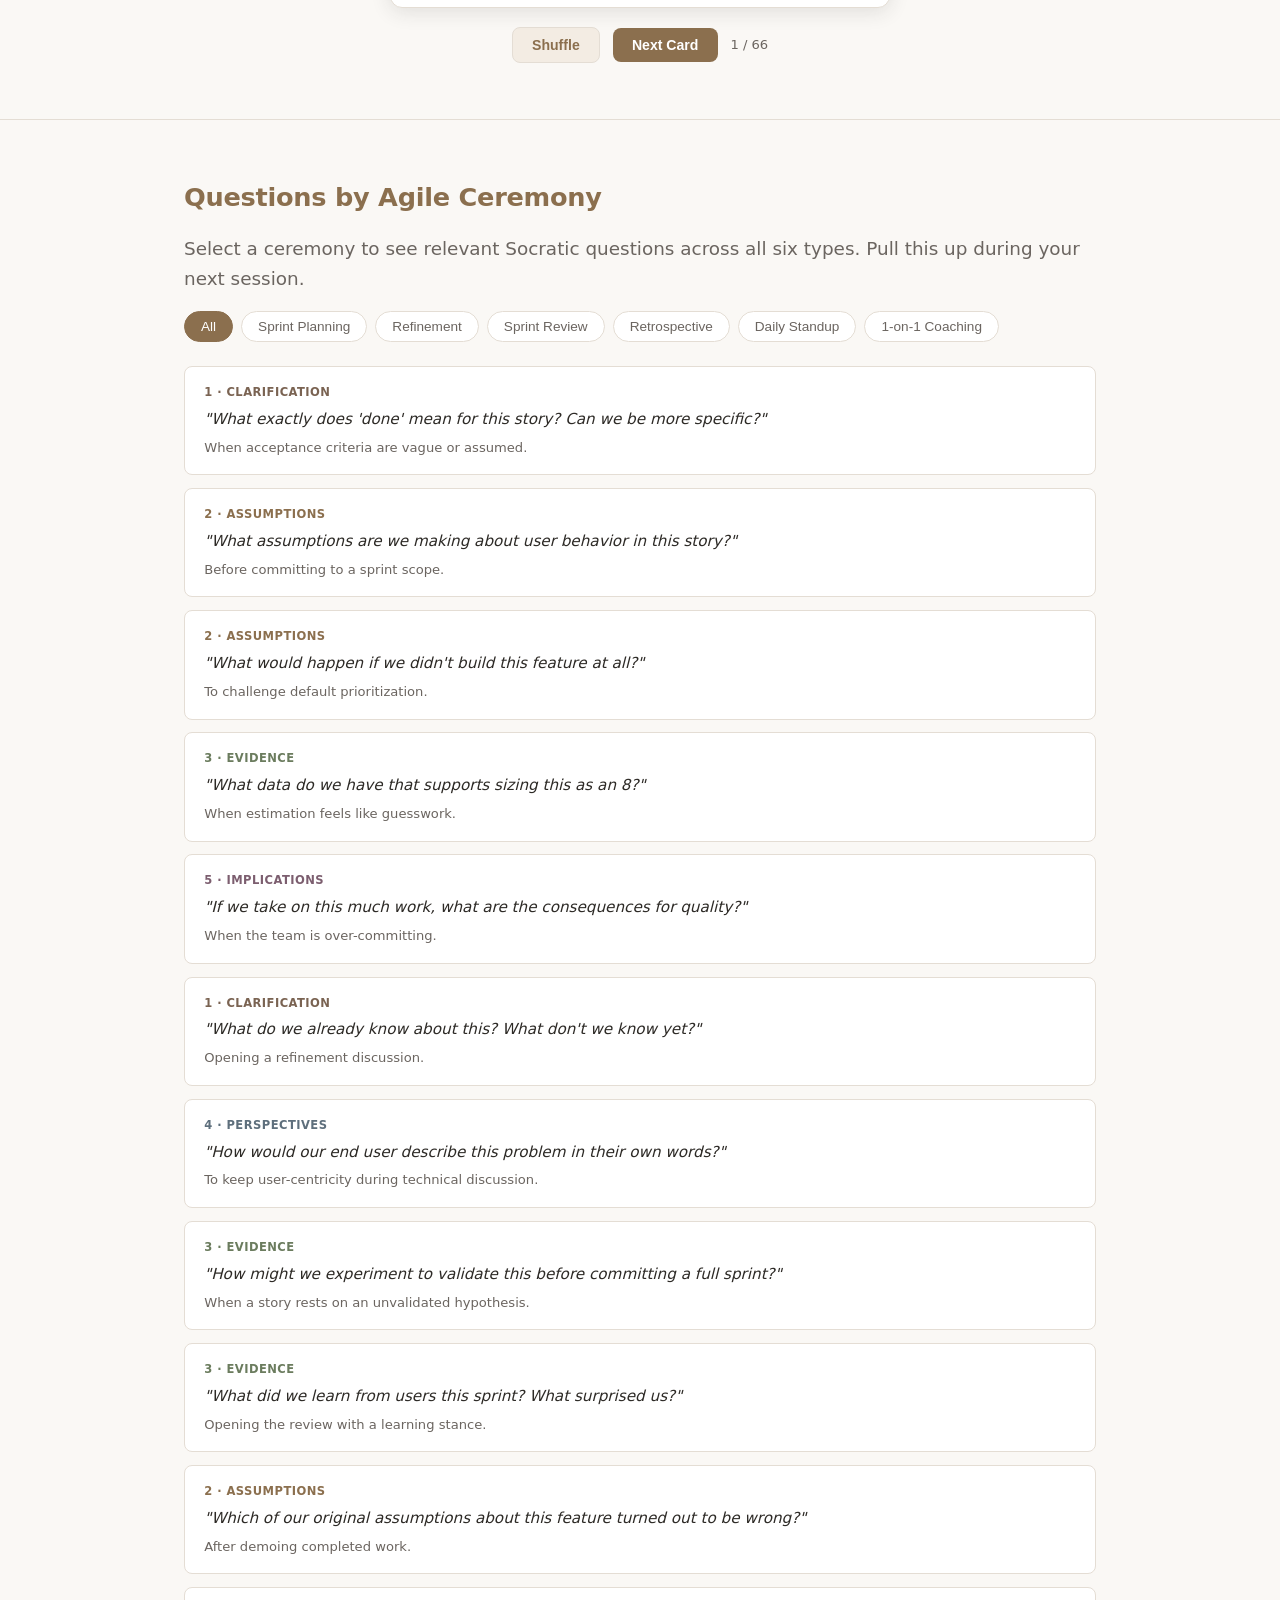
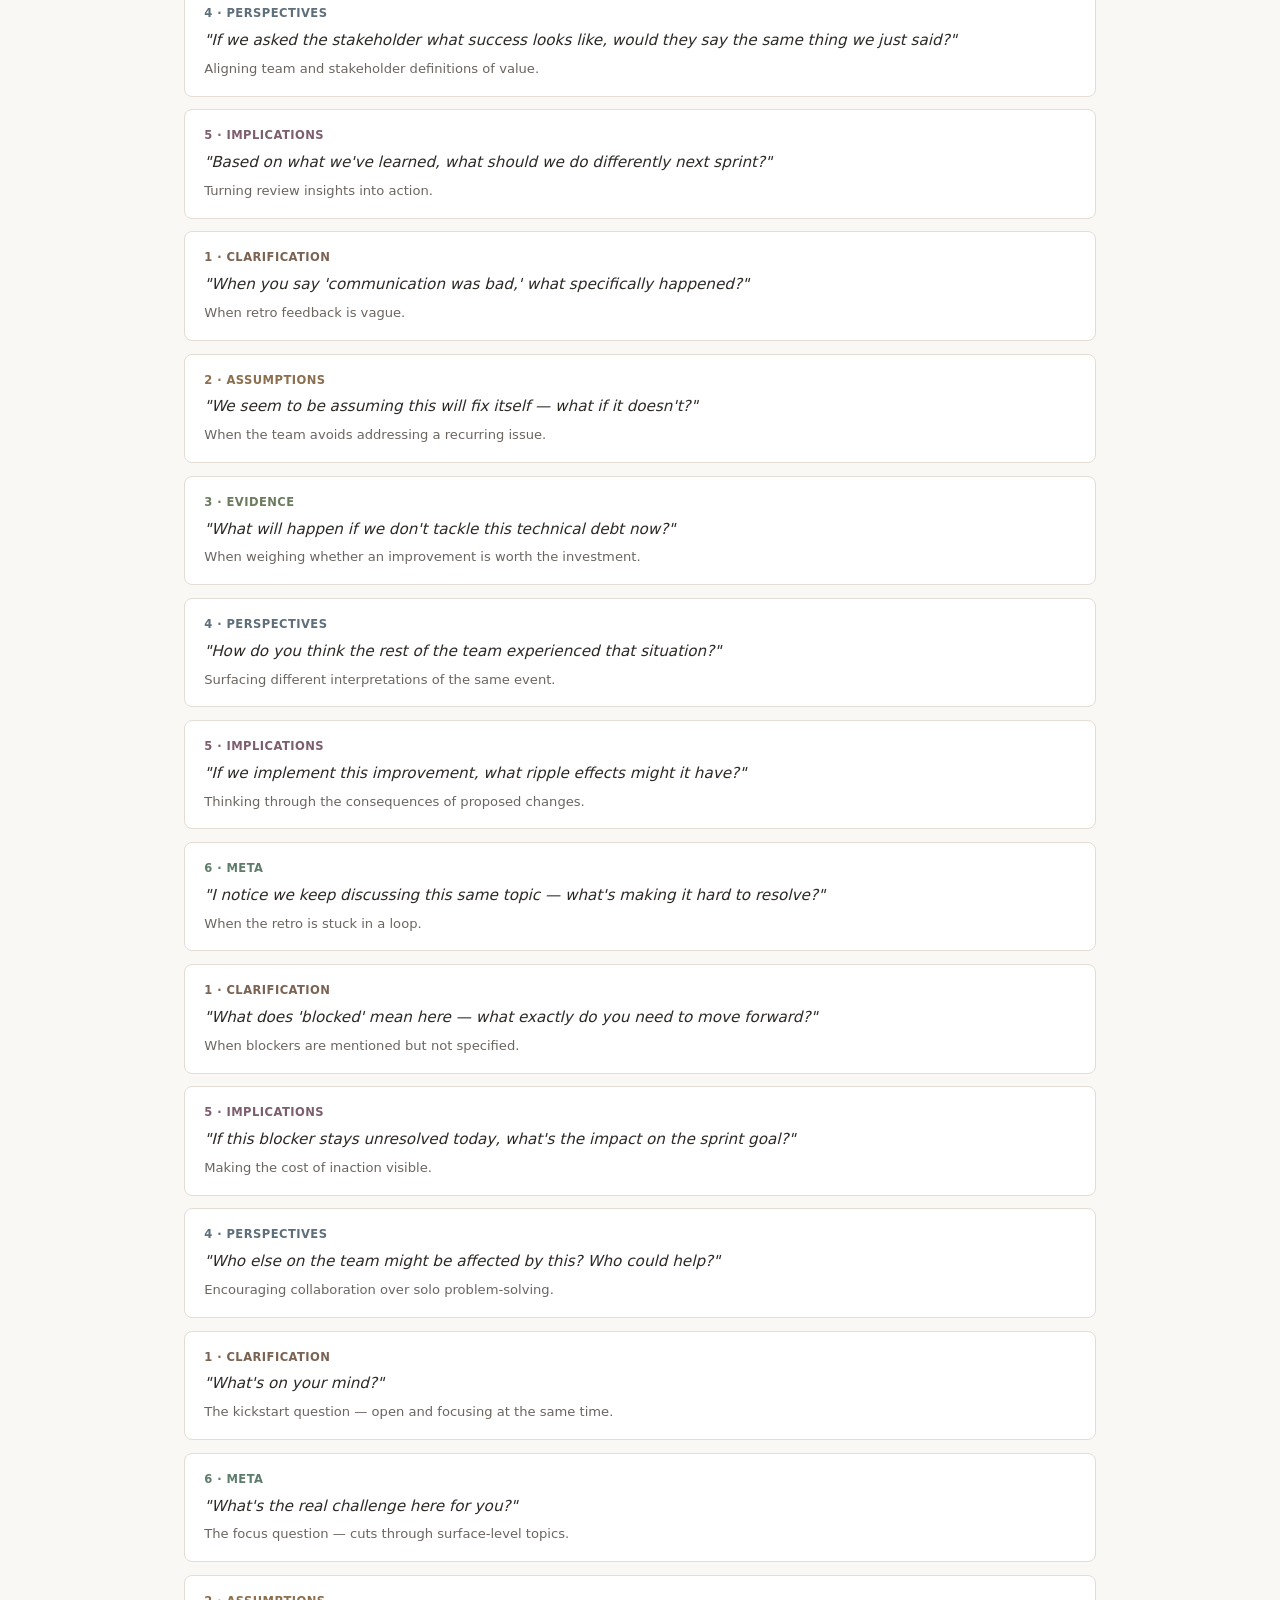
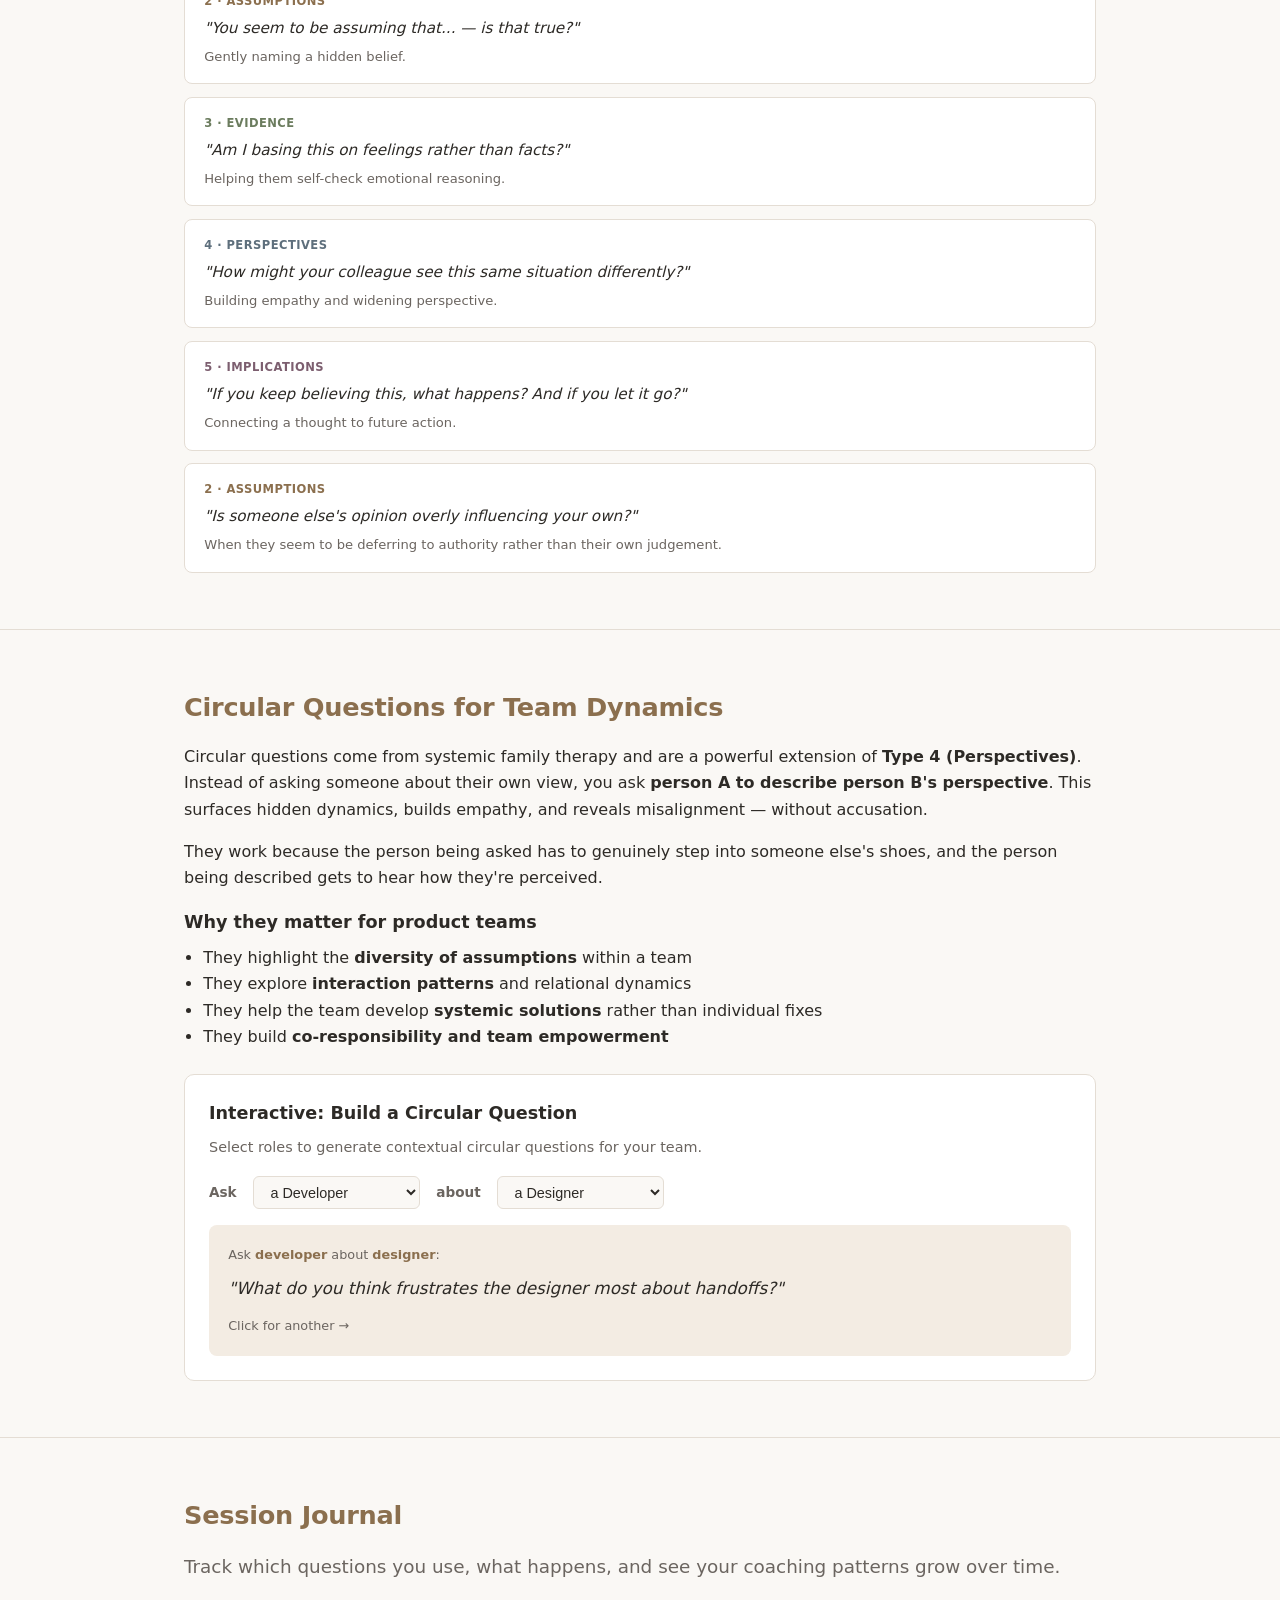
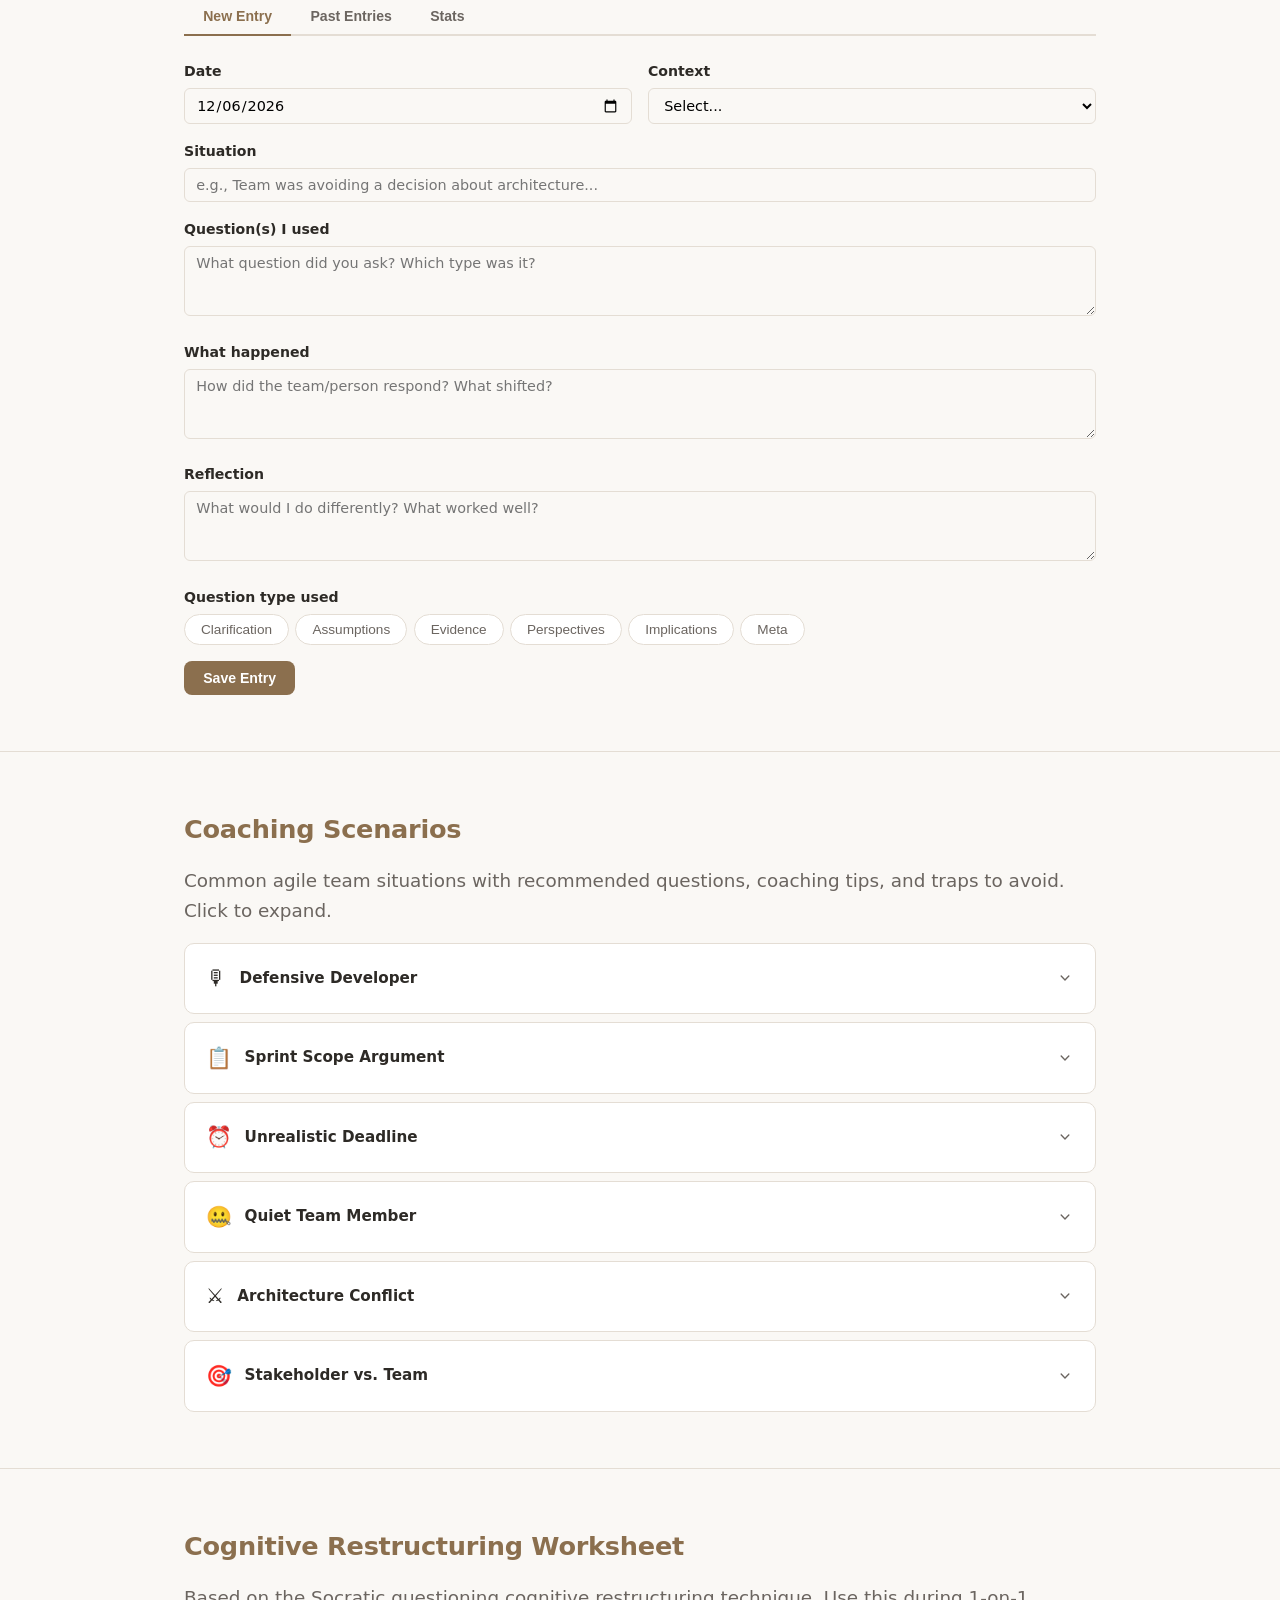
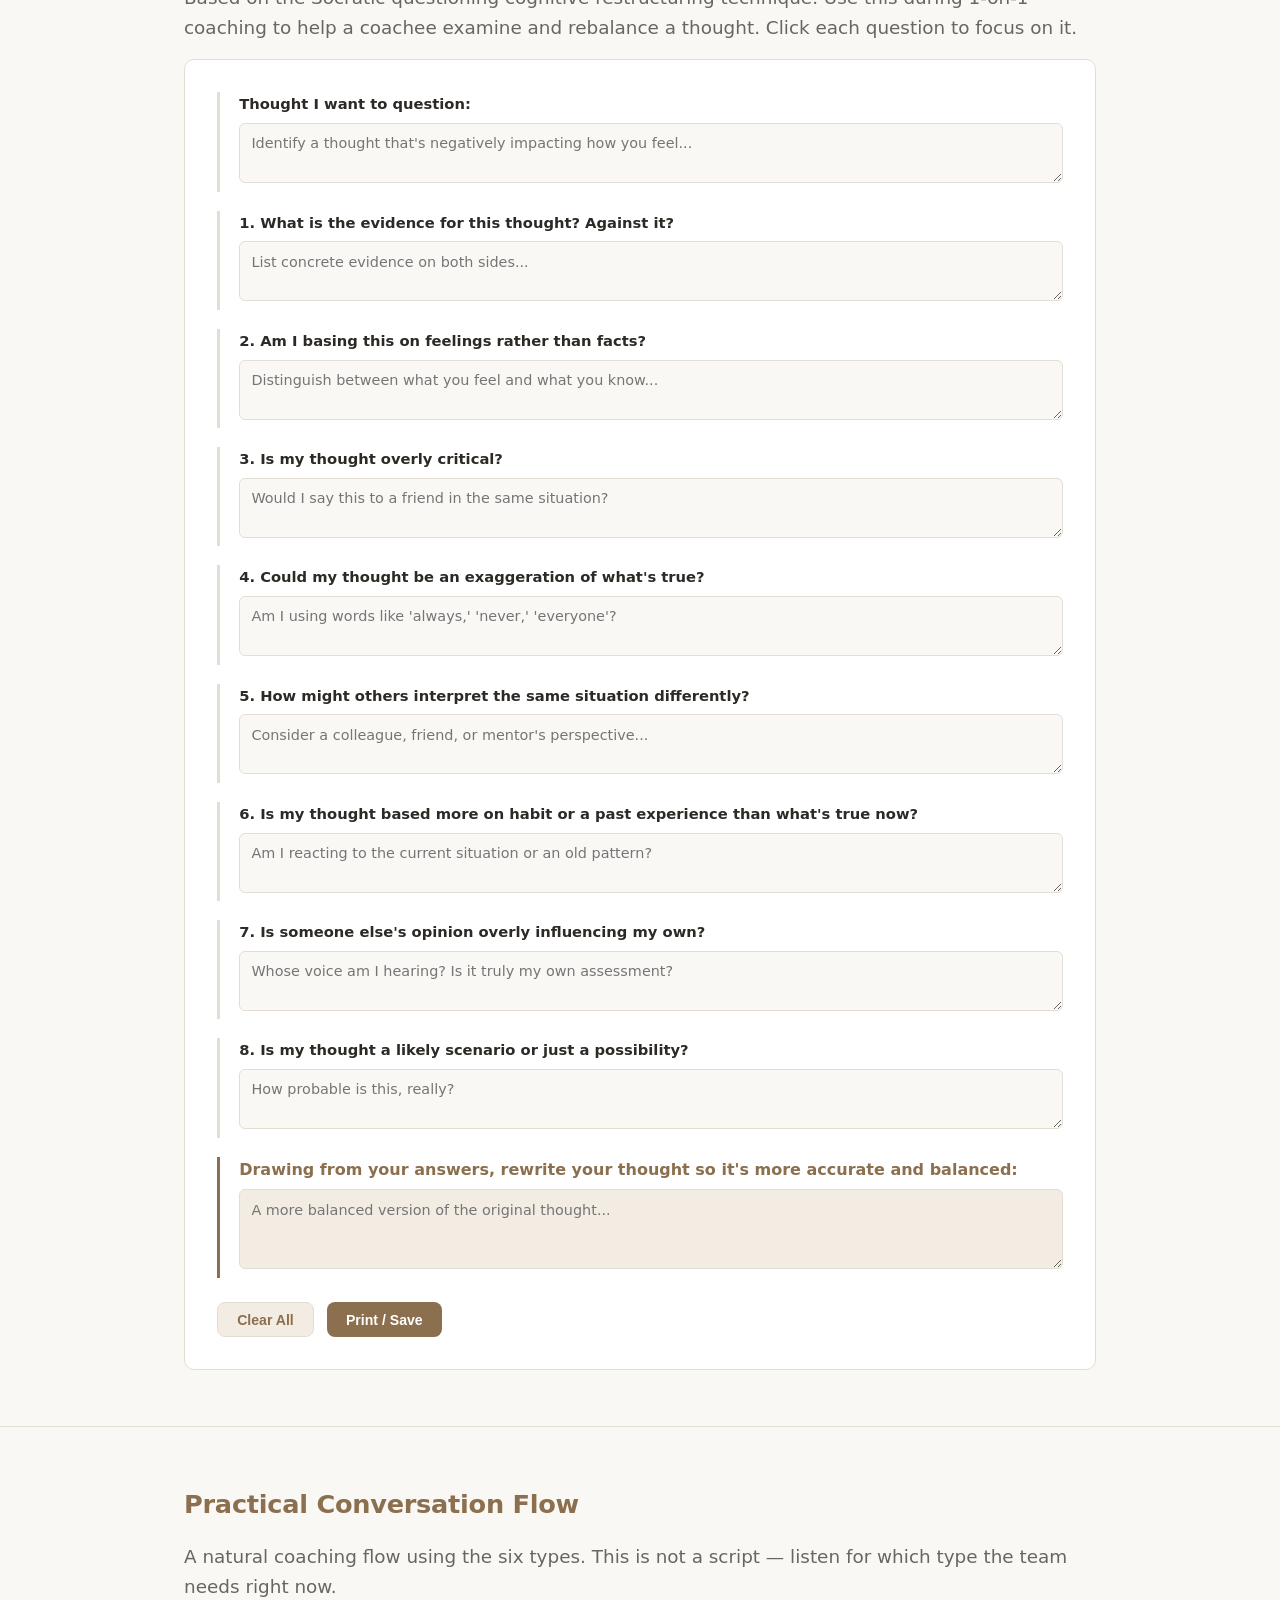
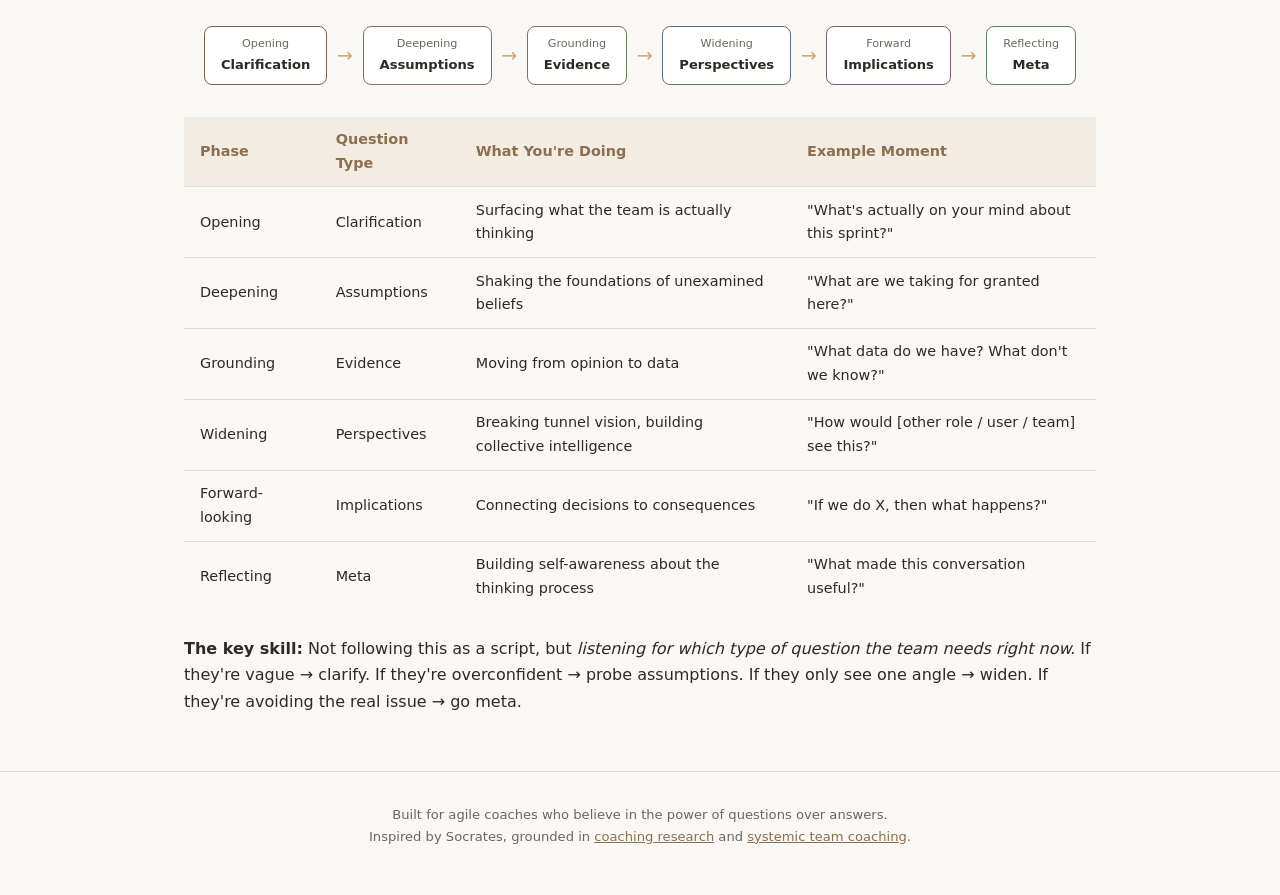
==== commit f6bc66be: "Redesign 6 types and scenarios as vertical accordions Replace the multi-column grid with a single-co" ====
--- a/index.html
+++ b/index.html
@@ -76,37 +76,38 @@
   }
   .hero blockquote cite { display: block; font-size: 0.85rem; margin-top: 0.4rem; font-style: normal; color: var(--text-muted); }
 
-  /* ── Cards (6 types) ── */
-  .card-grid { display: grid; grid-template-columns: repeat(auto-fill, minmax(280px, 1fr)); gap: 1rem; align-items: start; }
+  /* ── Cards (6 types) — vertical accordion ── */
+  .card-grid { display: flex; flex-direction: column; gap: 0.5rem; }
 
   .card {
     background: var(--surface); border: 1px solid var(--border); border-radius: var(--radius);
     cursor: pointer; transition: var(--transition); overflow: hidden;
   }
-  .card:hover { box-shadow: var(--shadow-lg); transform: translateY(-2px); }
-  .card.open { box-shadow: var(--shadow-lg); }
+  .card:hover { box-shadow: var(--shadow); }
+  .card.open { box-shadow: var(--shadow-lg); border-left: 3px solid var(--accent); }
 
   .card-header {
-    padding: 1.2rem 1.4rem; display: flex; align-items: center; gap: 0.8rem;
+    padding: 0.9rem 1.2rem; display: flex; align-items: center; gap: 0.8rem;
     user-select: none;
   }
   .card-number {
-    width: 2.2rem; height: 2.2rem; border-radius: 50%;
+    width: 2rem; height: 2rem; border-radius: 50%;
     display: flex; align-items: center; justify-content: center;
-    font-weight: 700; font-size: 0.85rem; color: #fff; flex-shrink: 0;
-  }
-  .card-header h3 { margin: 0; font-size: 1rem; flex: 1; }
+    font-weight: 700; font-size: 0.8rem; color: #fff; flex-shrink: 0;
+  }
+  .card-header h3 { margin: 0; font-size: 0.95rem; flex: 1; }
+  .card-header .card-tagline { font-size: 0.8rem; color: var(--text-muted); font-weight: 400; margin-left: 0.3rem; }
   .card-chevron {
-    width: 20px; height: 20px; transition: transform var(--transition); flex-shrink: 0;
+    width: 18px; height: 18px; transition: transform var(--transition); flex-shrink: 0;
     color: var(--text-muted);
   }
   .card.open .card-chevron { transform: rotate(180deg); }
 
   .card-body {
     max-height: 0; overflow: hidden; transition: max-height 0.4s ease, padding 0.3s ease;
-    padding: 0 1.4rem;
-  }
-  .card.open .card-body { max-height: 800px; padding: 0 1.4rem 1.4rem; }
+    padding: 0 1.2rem;
+  }
+  .card.open .card-body { max-height: 800px; padding: 0 1.2rem 1.2rem; padding-left: 3.8rem; }
 
   .card-body .tag {
     display: inline-block; font-size: 0.75rem; font-weight: 600;
@@ -240,7 +241,6 @@
     h2 { font-size: 1.3rem; }
     nav { padding: 0.5rem 1rem; }
     .container { padding: 0 1rem; }
-    .card-grid { grid-template-columns: 1fr; }
     .flow-arrow { flex-direction: column; }
     .flow-divider { transform: rotate(90deg); }
   }
@@ -373,13 +373,13 @@
   .type-bar-count { width: 24px; font-weight: 600; }
 
   /* ── Scenario Guide ── */
-  .scenario-grid { display: grid; grid-template-columns: repeat(auto-fill, minmax(300px, 1fr)); gap: 1rem; align-items: start; }
+  .scenario-grid { display: flex; flex-direction: column; gap: 0.5rem; }
   .scenario-card {
     background: var(--surface); border: 1px solid var(--border); border-radius: var(--radius);
     overflow: hidden; transition: var(--transition); cursor: pointer;
   }
-  .scenario-card:hover { box-shadow: var(--shadow-lg); transform: translateY(-2px); }
-  .scenario-card.open { box-shadow: var(--shadow-lg); }
+  .scenario-card:hover { box-shadow: var(--shadow); }
+  .scenario-card.open { box-shadow: var(--shadow-lg); border-left: 3px solid var(--accent); }
   .scenario-header {
     padding: 1.1rem 1.3rem; display: flex; align-items: center; gap: 0.8rem; user-select: none;
   }
@@ -390,7 +390,7 @@
     max-height: 0; overflow: hidden; transition: max-height 0.4s ease, padding 0.3s ease;
     padding: 0 1.3rem;
   }
-  .scenario-card.open .scenario-body { max-height: 1200px; padding: 0 1.3rem 1.3rem; }
+  .scenario-card.open .scenario-body { max-height: 2000px; padding: 0 1.3rem 1.3rem; padding-left: 3.4rem; }
   .scenario-body .sc-desc { font-size: 0.88rem; color: var(--text-muted); margin-bottom: 0.8rem; }
   .scenario-body h5 { font-size: 0.85rem; font-weight: 600; color: var(--accent); margin-bottom: 0.4rem; margin-top: 0.8rem; }
   .scenario-body .sc-questions { padding-left: 1rem; margin-bottom: 0.5rem; }
@@ -456,7 +456,7 @@
       <div class="card cat1" data-card>
         <div class="card-header">
           <span class="card-number">1</span>
-          <h3>Conceptual Clarification</h3>
+          <h3>Conceptual Clarification <span class="card-tagline">— go deeper into what they mean</span></h3>
           <svg class="card-chevron" viewBox="0 0 20 20" fill="currentColor"><path fill-rule="evenodd" d="M5.23 7.21a.75.75 0 011.06.02L10 11.168l3.71-3.938a.75.75 0 111.08 1.04l-4.25 4.5a.75.75 0 01-1.08 0l-4.25-4.5a.75.75 0 01.02-1.06z"/></svg>
         </div>
         <div class="card-body">
@@ -481,7 +481,7 @@
       <div class="card cat2" data-card>
         <div class="card-header">
           <span class="card-number">2</span>
-          <h3>Probing Assumptions</h3>
+          <h3>Probing Assumptions <span class="card-tagline">— shake the bedrock</span></h3>
           <svg class="card-chevron" viewBox="0 0 20 20" fill="currentColor"><path fill-rule="evenodd" d="M5.23 7.21a.75.75 0 011.06.02L10 11.168l3.71-3.938a.75.75 0 111.08 1.04l-4.25 4.5a.75.75 0 01-1.08 0l-4.25-4.5a.75.75 0 01.02-1.06z"/></svg>
         </div>
         <div class="card-body">
@@ -506,7 +506,7 @@
       <div class="card cat3" data-card>
         <div class="card-header">
           <span class="card-number">3</span>
-          <h3>Probing Rationale &amp; Evidence</h3>
+          <h3>Probing Rationale &amp; Evidence <span class="card-tagline">— show me the data</span></h3>
           <svg class="card-chevron" viewBox="0 0 20 20" fill="currentColor"><path fill-rule="evenodd" d="M5.23 7.21a.75.75 0 011.06.02L10 11.168l3.71-3.938a.75.75 0 111.08 1.04l-4.25 4.5a.75.75 0 01-1.08 0l-4.25-4.5a.75.75 0 01.02-1.06z"/></svg>
         </div>
         <div class="card-body">
@@ -531,7 +531,7 @@
       <div class="card cat4" data-card>
         <div class="card-header">
           <span class="card-number">4</span>
-          <h3>Questioning Viewpoints &amp; Perspectives</h3>
+          <h3>Questioning Viewpoints &amp; Perspectives <span class="card-tagline">— widen the lens</span></h3>
           <svg class="card-chevron" viewBox="0 0 20 20" fill="currentColor"><path fill-rule="evenodd" d="M5.23 7.21a.75.75 0 011.06.02L10 11.168l3.71-3.938a.75.75 0 111.08 1.04l-4.25 4.5a.75.75 0 01-1.08 0l-4.25-4.5a.75.75 0 01.02-1.06z"/></svg>
         </div>
         <div class="card-body">
@@ -556,7 +556,7 @@
       <div class="card cat5" data-card>
         <div class="card-header">
           <span class="card-number">5</span>
-          <h3>Probing Implications &amp; Consequences</h3>
+          <h3>Probing Implications &amp; Consequences <span class="card-tagline">— then what happens?</span></h3>
           <svg class="card-chevron" viewBox="0 0 20 20" fill="currentColor"><path fill-rule="evenodd" d="M5.23 7.21a.75.75 0 011.06.02L10 11.168l3.71-3.938a.75.75 0 111.08 1.04l-4.25 4.5a.75.75 0 01-1.08 0l-4.25-4.5a.75.75 0 01.02-1.06z"/></svg>
         </div>
         <div class="card-body">
@@ -580,7 +580,7 @@
       <div class="card cat6" data-card>
         <div class="card-header">
           <span class="card-number">6</span>
-          <h3>Questions About the Question</h3>
+          <h3>Questions About the Question <span class="card-tagline">— go meta</span></h3>
           <svg class="card-chevron" viewBox="0 0 20 20" fill="currentColor"><path fill-rule="evenodd" d="M5.23 7.21a.75.75 0 011.06.02L10 11.168l3.71-3.938a.75.75 0 111.08 1.04l-4.25 4.5a.75.75 0 01-1.08 0l-4.25-4.5a.75.75 0 01.02-1.06z"/></svg>
         </div>
         <div class="card-body">
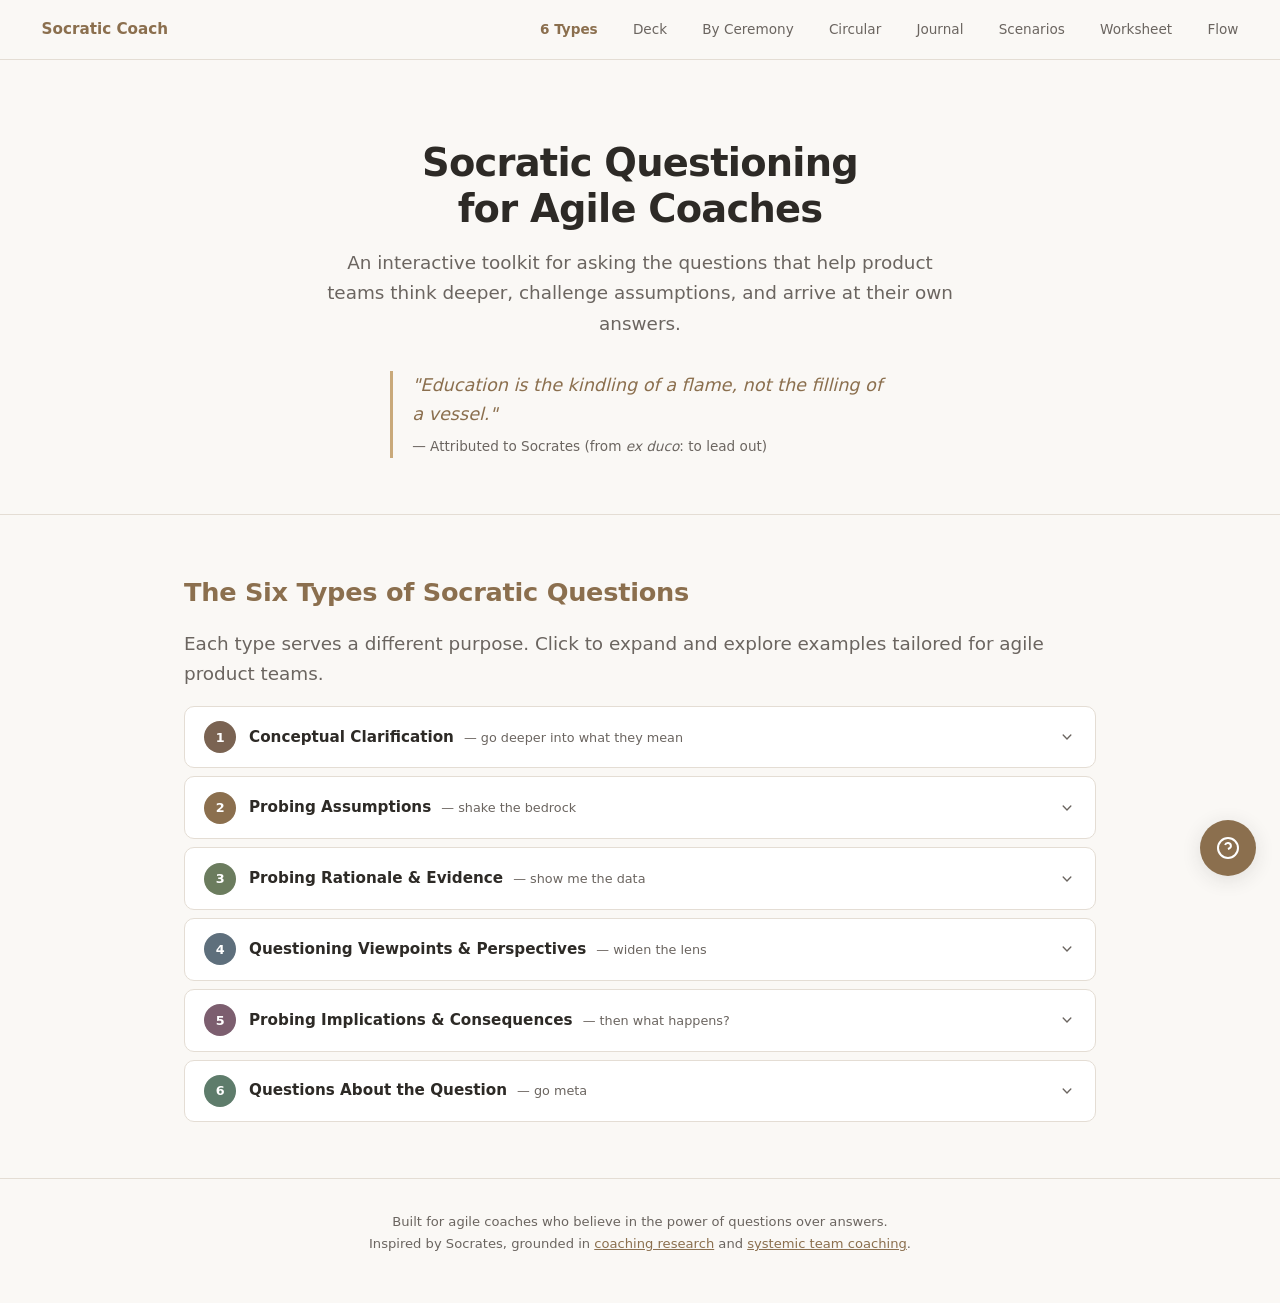
==== commit 65e71db7: "Split into multi-page site: index.html with hero + 6 types Extract shared CSS into styles.css and sh" ====
--- a/index.html
+++ b/index.html
@@ -4,432 +4,22 @@
 <meta charset="UTF-8">
 <meta name="viewport" content="width=device-width, initial-scale=1.0">
 <title>Socratic Questioning for Agile Coaches</title>
-<style>
-  :root {
-    --bg: #faf8f5;
-    --surface: #ffffff;
-    --text: #2d2a26;
-    --text-muted: #6b6560;
-    --accent: #8b6f4e;
-    --accent-light: #c9a97a;
-    --accent-bg: #f3ece3;
-    --border: #e4ddd4;
-    --shadow: 0 2px 8px rgba(45,42,38,0.08);
-    --shadow-lg: 0 4px 20px rgba(45,42,38,0.12);
-    --radius: 10px;
-    --transition: 0.3s cubic-bezier(0.4, 0, 0.2, 1);
-
-    --cat1: #7a6352; --cat1-bg: #f5ede6;
-    --cat2: #8b6f4e; --cat2-bg: #f3ece3;
-    --cat3: #6b7c5e; --cat3-bg: #edf2e8;
-    --cat4: #5e6f7c; --cat4-bg: #e8eef2;
-    --cat5: #7c5e6f; --cat5-bg: #f2e8ee;
-    --cat6: #5e7c6b; --cat6-bg: #e8f2ed;
-  }
-
-  *, *::before, *::after { box-sizing: border-box; margin: 0; padding: 0; }
-
-  body {
-    font-family: -apple-system, BlinkMacSystemFont, 'Segoe UI', system-ui, sans-serif;
-    background: var(--bg);
-    color: var(--text);
-    line-height: 1.65;
-    -webkit-font-smoothing: antialiased;
-  }
-
-  /* ── Nav ── */
-  nav {
-    position: sticky; top: 0; z-index: 100;
-    background: rgba(250,248,245,0.92);
-    backdrop-filter: blur(12px);
-    border-bottom: 1px solid var(--border);
-    padding: 0.75rem 2rem;
-    display: flex; gap: 1rem; flex-wrap: wrap; align-items: center;
-  }
-  nav a {
-    color: var(--text-muted); text-decoration: none; font-size: 0.85rem;
-    font-weight: 500; padding: 0.3rem 0.6rem; border-radius: 6px;
-    transition: var(--transition);
-  }
-  nav a:hover, nav a:focus { color: var(--accent); background: var(--accent-bg); }
-  nav .brand { color: var(--accent); font-weight: 700; font-size: 0.95rem; margin-right: auto; }
-
-  /* ── Layout ── */
-  .container { max-width: 960px; margin: 0 auto; padding: 0 1.5rem; }
-  section { padding: 3.5rem 0; }
-  section + section { border-top: 1px solid var(--border); }
-
-  h1 { font-size: 2.4rem; font-weight: 700; letter-spacing: -0.02em; line-height: 1.2; }
-  h2 { font-size: 1.6rem; font-weight: 700; letter-spacing: -0.01em; margin-bottom: 1rem; color: var(--accent); }
-  h3 { font-size: 1.1rem; font-weight: 600; margin-bottom: 0.5rem; }
-  p { margin-bottom: 1rem; }
-  .lead { font-size: 1.15rem; color: var(--text-muted); }
-
-  /* ── Hero ── */
-  .hero { padding: 5rem 0 3.5rem; text-align: center; }
-  .hero h1 { margin-bottom: 1rem; }
-  .hero .lead { max-width: 640px; margin: 0 auto 2rem; }
-  .hero blockquote {
-    font-style: italic; color: var(--accent); font-size: 1.1rem;
-    border-left: 3px solid var(--accent-light); padding-left: 1.2rem;
-    max-width: 500px; margin: 0 auto; text-align: left;
-  }
-  .hero blockquote cite { display: block; font-size: 0.85rem; margin-top: 0.4rem; font-style: normal; color: var(--text-muted); }
-
-  /* ── Cards (6 types) — vertical accordion ── */
-  .card-grid { display: flex; flex-direction: column; gap: 0.5rem; }
-
-  .card {
-    background: var(--surface); border: 1px solid var(--border); border-radius: var(--radius);
-    cursor: pointer; transition: var(--transition); overflow: hidden;
-  }
-  .card:hover { box-shadow: var(--shadow); }
-  .card.open { box-shadow: var(--shadow-lg); border-left: 3px solid var(--accent); }
-
-  .card-header {
-    padding: 0.9rem 1.2rem; display: flex; align-items: center; gap: 0.8rem;
-    user-select: none;
-  }
-  .card-number {
-    width: 2rem; height: 2rem; border-radius: 50%;
-    display: flex; align-items: center; justify-content: center;
-    font-weight: 700; font-size: 0.8rem; color: #fff; flex-shrink: 0;
-  }
-  .card-header h3 { margin: 0; font-size: 0.95rem; flex: 1; }
-  .card-header .card-tagline { font-size: 0.8rem; color: var(--text-muted); font-weight: 400; margin-left: 0.3rem; }
-  .card-chevron {
-    width: 18px; height: 18px; transition: transform var(--transition); flex-shrink: 0;
-    color: var(--text-muted);
-  }
-  .card.open .card-chevron { transform: rotate(180deg); }
-
-  .card-body {
-    max-height: 0; overflow: hidden; transition: max-height 0.4s ease, padding 0.3s ease;
-    padding: 0 1.2rem;
-  }
-  .card.open .card-body { max-height: 800px; padding: 0 1.2rem 1.2rem; padding-left: 3.8rem; }
-
-  .card-body .tag {
-    display: inline-block; font-size: 0.75rem; font-weight: 600;
-    padding: 0.15rem 0.55rem; border-radius: 4px; margin-bottom: 0.6rem;
-    text-transform: uppercase; letter-spacing: 0.04em;
-  }
-  .card-body ul { padding-left: 1.2rem; margin-bottom: 0.8rem; }
-  .card-body li { margin-bottom: 0.35rem; font-size: 0.92rem; }
-  .card-body li em { color: var(--accent); }
-  .card-body .tip {
-    background: var(--accent-bg); border-radius: 6px; padding: 0.7rem 1rem;
-    font-size: 0.88rem; margin-top: 0.5rem;
-  }
-  .card-body .tip strong { color: var(--accent); }
-
-  .cat1 .card-number { background: var(--cat1); } .cat1 .tag { background: var(--cat1-bg); color: var(--cat1); }
-  .cat2 .card-number { background: var(--cat2); } .cat2 .tag { background: var(--cat2-bg); color: var(--cat2); }
-  .cat3 .card-number { background: var(--cat3); } .cat3 .tag { background: var(--cat3-bg); color: var(--cat3); }
-  .cat4 .card-number { background: var(--cat4); } .cat4 .tag { background: var(--cat4-bg); color: var(--cat4); }
-  .cat5 .card-number { background: var(--cat5); } .cat5 .tag { background: var(--cat5-bg); color: var(--cat5); }
-  .cat6 .card-number { background: var(--cat6); } .cat6 .tag { background: var(--cat6-bg); color: var(--cat6); }
-
-  /* ── Ceremony Filter ── */
-  .filter-bar {
-    display: flex; gap: 0.5rem; flex-wrap: wrap; margin-bottom: 1.5rem;
-  }
-  .filter-btn {
-    background: var(--surface); border: 1px solid var(--border); border-radius: 20px;
-    padding: 0.45rem 1rem; font-size: 0.85rem; font-weight: 500;
-    cursor: pointer; transition: var(--transition); color: var(--text-muted);
-  }
-  .filter-btn:hover { border-color: var(--accent-light); color: var(--accent); }
-  .filter-btn.active { background: var(--accent); color: #fff; border-color: var(--accent); }
-
-  .ceremony-results { display: grid; gap: 0.8rem; }
-  .ceremony-item {
-    background: var(--surface); border: 1px solid var(--border); border-radius: 8px;
-    padding: 1rem 1.2rem; transition: var(--transition);
-  }
-  .ceremony-item .q-type {
-    font-size: 0.72rem; font-weight: 600; text-transform: uppercase;
-    letter-spacing: 0.04em; margin-bottom: 0.3rem;
-  }
-  .ceremony-item .q-text { font-size: 0.95rem; font-style: italic; color: var(--text); }
-  .ceremony-item .q-context { font-size: 0.82rem; color: var(--text-muted); margin-top: 0.3rem; }
-  .ceremony-item[hidden] { display: none; }
-
-  /* ── Circular Questions ── */
-  .circular-demo {
-    background: var(--surface); border: 1px solid var(--border); border-radius: var(--radius);
-    padding: 1.5rem; margin-top: 1.5rem;
-  }
-  .role-selectors { display: flex; gap: 1rem; flex-wrap: wrap; margin-bottom: 1rem; align-items: center; }
-  .role-selectors label { font-size: 0.85rem; font-weight: 600; color: var(--text-muted); }
-  .role-selectors select {
-    padding: 0.4rem 0.8rem; border: 1px solid var(--border); border-radius: 6px;
-    font-size: 0.9rem; background: var(--bg); color: var(--text);
-  }
-  .circular-output {
-    background: var(--accent-bg); border-radius: 8px; padding: 1.2rem;
-    font-size: 0.95rem; line-height: 1.7; min-height: 80px;
-  }
-  .circular-output em { color: var(--accent); font-style: normal; font-weight: 600; }
-
-  /* ── Worksheet ── */
-  .worksheet {
-    background: var(--surface); border: 1px solid var(--border); border-radius: var(--radius);
-    padding: 2rem; margin-top: 1rem;
-  }
-  .ws-step {
-    margin-bottom: 1.2rem; border-left: 3px solid var(--border);
-    padding-left: 1.2rem; transition: border-color var(--transition);
-  }
-  .ws-step.active { border-left-color: var(--accent); }
-  .ws-step label {
-    display: block; font-weight: 600; font-size: 0.92rem;
-    margin-bottom: 0.4rem; cursor: pointer; color: var(--text);
-  }
-  .ws-step label:hover { color: var(--accent); }
-  .ws-step textarea {
-    width: 100%; border: 1px solid var(--border); border-radius: 6px;
-    padding: 0.7rem; font-size: 0.9rem; font-family: inherit;
-    resize: vertical; min-height: 60px; background: var(--bg);
-    transition: border-color var(--transition);
-  }
-  .ws-step textarea:focus { outline: none; border-color: var(--accent); }
-  .ws-step.final { border-left-color: var(--accent); }
-  .ws-step.final label { color: var(--accent); font-size: 1rem; }
-  .ws-step.final textarea { min-height: 80px; background: var(--accent-bg); }
-
-  .ws-actions { display: flex; gap: 0.8rem; margin-top: 1.5rem; flex-wrap: wrap; }
-  .btn {
-    padding: 0.55rem 1.2rem; border-radius: 8px; font-size: 0.88rem;
-    font-weight: 600; cursor: pointer; border: none; transition: var(--transition);
-  }
-  .btn-primary { background: var(--accent); color: #fff; }
-  .btn-primary:hover { background: #7a5f40; }
-  .btn-secondary { background: var(--accent-bg); color: var(--accent); border: 1px solid var(--border); }
-  .btn-secondary:hover { background: var(--border); }
-
-  /* ── Flow Guide ── */
-  .flow-table { width: 100%; border-collapse: collapse; margin-top: 1rem; }
-  .flow-table th, .flow-table td {
-    padding: 0.7rem 1rem; text-align: left; border-bottom: 1px solid var(--border);
-    font-size: 0.9rem;
-  }
-  .flow-table th { font-weight: 600; color: var(--accent); background: var(--accent-bg); }
-  .flow-table tr:last-child td { border-bottom: none; }
-  .flow-arrow {
-    display: flex; align-items: center; gap: 0.6rem; flex-wrap: wrap;
-    margin-top: 1.5rem; justify-content: center;
-  }
-  .flow-step {
-    background: var(--surface); border: 1px solid var(--border); border-radius: 8px;
-    padding: 0.5rem 1rem; font-size: 0.82rem; font-weight: 600; text-align: center;
-  }
-  .flow-step .step-label { font-size: 0.7rem; color: var(--text-muted); font-weight: 400; display: block; }
-  .flow-divider { color: var(--accent-light); font-size: 1.2rem; }
-
-  /* ── Footer ── */
-  footer {
-    border-top: 1px solid var(--border); padding: 2rem 0; text-align: center;
-    font-size: 0.82rem; color: var(--text-muted);
-  }
-  footer a { color: var(--accent); }
-
-  /* ── Responsive ── */
-  @media (max-width: 600px) {
-    .hero { padding: 3rem 0 2rem; }
-    h1 { font-size: 1.8rem; }
-    h2 { font-size: 1.3rem; }
-    nav { padding: 0.5rem 1rem; }
-    .container { padding: 0 1rem; }
-    .flow-arrow { flex-direction: column; }
-    .flow-divider { transform: rotate(90deg); }
-  }
-
-  /* ── FAB (Situation Suggester trigger) ── */
-  .fab {
-    position: fixed; bottom: 1.5rem; right: 1.5rem; z-index: 200;
-    width: 56px; height: 56px; border-radius: 50%; border: none;
-    background: var(--accent); color: #fff; font-size: 1.5rem;
-    cursor: pointer; box-shadow: var(--shadow-lg);
-    display: flex; align-items: center; justify-content: center;
-    transition: var(--transition);
-  }
-  .fab:hover { background: #7a5f40; transform: scale(1.08); }
-  .fab svg { width: 24px; height: 24px; }
-
-  /* ── Situation Panel ── */
-  .situation-overlay {
-    position: fixed; inset: 0; z-index: 300;
-    background: rgba(45,42,38,0.4); backdrop-filter: blur(4px);
-    opacity: 0; pointer-events: none; transition: opacity 0.25s ease;
-  }
-  .situation-overlay.open { opacity: 1; pointer-events: auto; }
-  .situation-panel {
-    position: fixed; bottom: 0; left: 0; right: 0; z-index: 301;
-    background: var(--surface); border-radius: 16px 16px 0 0;
-    box-shadow: 0 -4px 30px rgba(45,42,38,0.18);
-    max-height: 85vh; overflow-y: auto;
-    transform: translateY(100%); transition: transform 0.35s cubic-bezier(0.4, 0, 0.2, 1);
-    padding: 1.5rem 1.5rem 2rem;
-  }
-  .situation-overlay.open .situation-panel { transform: translateY(0); }
-  .situation-panel h3 { text-align: center; margin-bottom: 0.3rem; }
-  .situation-panel .subtitle { text-align: center; font-size: 0.85rem; color: var(--text-muted); margin-bottom: 1.2rem; }
-  .situation-tags { display: flex; flex-wrap: wrap; gap: 0.5rem; justify-content: center; margin-bottom: 1.2rem; max-width: 700px; margin-left: auto; margin-right: auto; }
-  .situation-tag {
-    background: var(--accent-bg); border: 1px solid var(--border); border-radius: 20px;
-    padding: 0.45rem 1rem; font-size: 0.85rem; cursor: pointer;
-    transition: var(--transition); color: var(--text);
-  }
-  .situation-tag:hover, .situation-tag.active { background: var(--accent); color: #fff; border-color: var(--accent); }
-  .situation-results {
-    max-width: 700px; margin: 0 auto; display: grid; gap: 0.7rem;
-  }
-  .situation-results:empty::after {
-    content: 'Tap a situation above to get question suggestions.';
-    text-align: center; color: var(--text-muted); font-size: 0.9rem; padding: 1rem;
-  }
-  .situation-q {
-    background: var(--bg); border-radius: 8px; padding: 0.9rem 1.1rem;
-    border-left: 3px solid var(--accent);
-  }
-  .situation-q .sq-text { font-style: italic; font-size: 0.95rem; margin-bottom: 0.3rem; }
-  .situation-q .sq-meta { font-size: 0.78rem; color: var(--text-muted); }
-  .situation-q .sq-why { font-size: 0.82rem; color: var(--accent); margin-top: 0.2rem; }
-  .situation-close {
-    position: absolute; top: 1rem; right: 1rem; background: none; border: none;
-    font-size: 1.4rem; cursor: pointer; color: var(--text-muted); line-height: 1;
-  }
-
-  /* ── Question Deck ── */
-  .deck-container { display: flex; flex-direction: column; align-items: center; gap: 1.2rem; }
-  .deck-filters { display: flex; gap: 0.4rem; flex-wrap: wrap; justify-content: center; }
-  .deck-card-wrapper {
-    width: 100%; max-width: 500px; min-height: 220px; perspective: 800px; position: relative;
-  }
-  .deck-card {
-    background: var(--surface); border: 1px solid var(--border); border-radius: 12px;
-    padding: 2rem; text-align: center; box-shadow: var(--shadow-lg);
-    transition: transform 0.4s ease, opacity 0.4s ease;
-    min-height: 220px; display: flex; flex-direction: column; justify-content: center;
-  }
-  .deck-card.flipping { transform: rotateY(90deg); opacity: 0.5; }
-  .deck-card .dc-type {
-    font-size: 0.72rem; font-weight: 600; text-transform: uppercase;
-    letter-spacing: 0.04em; margin-bottom: 0.8rem;
-  }
-  .deck-card .dc-question { font-size: 1.2rem; font-style: italic; line-height: 1.5; color: var(--text); }
-  .deck-card .dc-context { font-size: 0.82rem; color: var(--text-muted); margin-top: 0.8rem; }
-  .deck-card .dc-ceremony { font-size: 0.72rem; color: var(--text-muted); margin-top: 0.5rem; }
-  .deck-actions { display: flex; gap: 0.8rem; align-items: center; }
-  .deck-counter { font-size: 0.82rem; color: var(--text-muted); }
-
-  /* ── Session Journal ── */
-  .journal-tabs { display: flex; gap: 0; margin-bottom: 1.5rem; border-bottom: 2px solid var(--border); }
-  .journal-tab {
-    padding: 0.6rem 1.2rem; font-size: 0.88rem; font-weight: 600;
-    cursor: pointer; border: none; background: none; color: var(--text-muted);
-    border-bottom: 2px solid transparent; margin-bottom: -2px; transition: var(--transition);
-  }
-  .journal-tab:hover { color: var(--accent); }
-  .journal-tab.active { color: var(--accent); border-bottom-color: var(--accent); }
-  .journal-view { display: none; }
-  .journal-view.active { display: block; }
-
-  .je-form { display: grid; gap: 1rem; }
-  .je-form label { font-weight: 600; font-size: 0.88rem; display: block; margin-bottom: 0.3rem; }
-  .je-form input, .je-form select, .je-form textarea {
-    width: 100%; padding: 0.5rem 0.7rem; border: 1px solid var(--border); border-radius: 6px;
-    font-size: 0.9rem; font-family: inherit; background: var(--bg);
-  }
-  .je-form input:focus, .je-form select:focus, .je-form textarea:focus { outline: none; border-color: var(--accent); }
-  .je-form textarea { min-height: 70px; resize: vertical; }
-  .je-row { display: grid; grid-template-columns: 1fr 1fr; gap: 1rem; }
-  @media (max-width: 600px) { .je-row { grid-template-columns: 1fr; } }
-
-  .je-list { display: grid; gap: 1rem; }
-  .je-entry {
-    background: var(--surface); border: 1px solid var(--border); border-radius: 8px;
-    padding: 1rem 1.2rem;
-  }
-  .je-entry-header { display: flex; justify-content: space-between; align-items: center; margin-bottom: 0.5rem; }
-  .je-entry-date { font-size: 0.8rem; color: var(--text-muted); }
-  .je-entry-ctx { font-size: 0.78rem; background: var(--accent-bg); color: var(--accent); padding: 0.15rem 0.5rem; border-radius: 4px; font-weight: 600; }
-  .je-entry-q { font-style: italic; font-size: 0.92rem; margin-bottom: 0.4rem; }
-  .je-entry-what { font-size: 0.88rem; color: var(--text-muted); }
-  .je-entry-actions { margin-top: 0.5rem; }
-  .je-entry-actions button { background: none; border: none; font-size: 0.78rem; color: var(--text-muted); cursor: pointer; text-decoration: underline; }
-  .je-empty { text-align: center; color: var(--text-muted); padding: 2rem; font-size: 0.92rem; }
-
-  .stats-grid { display: grid; grid-template-columns: repeat(auto-fill, minmax(140px, 1fr)); gap: 1rem; margin-bottom: 1.5rem; }
-  .stat-card { background: var(--surface); border: 1px solid var(--border); border-radius: 8px; padding: 1rem; text-align: center; }
-  .stat-card .stat-num { font-size: 1.8rem; font-weight: 700; color: var(--accent); }
-  .stat-card .stat-label { font-size: 0.78rem; color: var(--text-muted); }
-  .type-bars { display: grid; gap: 0.5rem; max-width: 400px; }
-  .type-bar-row { display: flex; align-items: center; gap: 0.6rem; font-size: 0.82rem; }
-  .type-bar-label { width: 100px; text-align: right; flex-shrink: 0; color: var(--text-muted); }
-  .type-bar-track { flex: 1; height: 18px; background: var(--bg); border-radius: 4px; overflow: hidden; }
-  .type-bar-fill { height: 100%; border-radius: 4px; transition: width 0.5s ease; }
-  .type-bar-count { width: 24px; font-weight: 600; }
-
-  /* ── Scenario Guide ── */
-  .scenario-grid { display: flex; flex-direction: column; gap: 0.5rem; }
-  .scenario-card {
-    background: var(--surface); border: 1px solid var(--border); border-radius: var(--radius);
-    overflow: hidden; transition: var(--transition); cursor: pointer;
-  }
-  .scenario-card:hover { box-shadow: var(--shadow); }
-  .scenario-card.open { box-shadow: var(--shadow-lg); border-left: 3px solid var(--accent); }
-  .scenario-header {
-    padding: 1.1rem 1.3rem; display: flex; align-items: center; gap: 0.8rem; user-select: none;
-  }
-  .scenario-icon { font-size: 1.3rem; flex-shrink: 0; }
-  .scenario-header h4 { margin: 0; font-size: 0.95rem; flex: 1; }
-  .scenario-header .card-chevron { width: 18px; height: 18px; }
-  .scenario-body {
-    max-height: 0; overflow: hidden; transition: max-height 0.4s ease, padding 0.3s ease;
-    padding: 0 1.3rem;
-  }
-  .scenario-card.open .scenario-body { max-height: 2000px; padding: 0 1.3rem 1.3rem; padding-left: 3.4rem; }
-  .scenario-body .sc-desc { font-size: 0.88rem; color: var(--text-muted); margin-bottom: 0.8rem; }
-  .scenario-body h5 { font-size: 0.85rem; font-weight: 600; color: var(--accent); margin-bottom: 0.4rem; margin-top: 0.8rem; }
-  .scenario-body .sc-questions { padding-left: 1rem; margin-bottom: 0.5rem; }
-  .scenario-body .sc-questions li { font-size: 0.88rem; margin-bottom: 0.35rem; font-style: italic; }
-  .scenario-body .sc-tip {
-    background: var(--accent-bg); border-radius: 6px; padding: 0.6rem 0.9rem;
-    font-size: 0.84rem; margin-top: 0.6rem;
-  }
-  .scenario-body .sc-tip strong { color: var(--accent); }
-  .scenario-body .sc-avoid {
-    background: #fdf2f2; border-radius: 6px; padding: 0.6rem 0.9rem;
-    font-size: 0.84rem; margin-top: 0.4rem; color: #7c5e5e;
-  }
-
-  /* ── Print ── */
-  @media print {
-    nav, .fab, .situation-overlay { display: none; }
-    .card-body { max-height: none !important; padding: 0 1.4rem 1.4rem !important; }
-    .ceremony-item[hidden] { display: block !important; }
-    .worksheet textarea { border: 1px solid #ccc; }
-  }
-</style>
+<link rel="stylesheet" href="styles.css">
 </head>
 <body>
 
-<!-- ═══════════════ NAV ═══════════════ -->
 <nav>
-  <span class="brand">Socratic Coach</span>
-  <a href="#types">6 Types</a>
-  <a href="#deck">Deck</a>
-  <a href="#ceremonies">By Ceremony</a>
-  <a href="#circular">Circular</a>
-  <a href="#journal">Journal</a>
-  <a href="#scenarios">Scenarios</a>
-  <a href="#worksheet">Worksheet</a>
-  <a href="#flow">Flow</a>
+  <a href="index.html" class="brand">Socratic Coach</a>
+  <a href="index.html" class="active">6 Types</a>
+  <a href="deck.html">Deck</a>
+  <a href="ceremonies.html">By Ceremony</a>
+  <a href="circular.html">Circular</a>
+  <a href="journal.html">Journal</a>
+  <a href="scenarios.html">Scenarios</a>
+  <a href="worksheet.html">Worksheet</a>
+  <a href="flow.html">Flow</a>
 </nav>
 
-<!-- ═══════════════ HERO ═══════════════ -->
 <section class="hero">
   <div class="container">
     <h1>Socratic Questioning<br>for Agile Coaches</h1>
@@ -444,7 +34,6 @@
   </div>
 </section>
 
-<!-- ═══════════════ 6 TYPES ═══════════════ -->
 <section id="types">
   <div class="container">
     <h2>The Six Types of Socratic Questions</h2>
@@ -452,11 +41,10 @@
 
     <div class="card-grid">
 
-      <!-- Type 1 -->
       <div class="card cat1" data-card>
         <div class="card-header">
           <span class="card-number">1</span>
-          <h3>Conceptual Clarification <span class="card-tagline">— go deeper into what they mean</span></h3>
+          <h3>Conceptual Clarification <span class="card-tagline">&mdash; go deeper into what they mean</span></h3>
           <svg class="card-chevron" viewBox="0 0 20 20" fill="currentColor"><path fill-rule="evenodd" d="M5.23 7.21a.75.75 0 011.06.02L10 11.168l3.71-3.938a.75.75 0 111.08 1.04l-4.25 4.5a.75.75 0 01-1.08 0l-4.25-4.5a.75.75 0 01.02-1.06z"/></svg>
         </div>
         <div class="card-body">
@@ -477,11 +65,10 @@
         </div>
       </div>
 
-      <!-- Type 2 -->
       <div class="card cat2" data-card>
         <div class="card-header">
           <span class="card-number">2</span>
-          <h3>Probing Assumptions <span class="card-tagline">— shake the bedrock</span></h3>
+          <h3>Probing Assumptions <span class="card-tagline">&mdash; shake the bedrock</span></h3>
           <svg class="card-chevron" viewBox="0 0 20 20" fill="currentColor"><path fill-rule="evenodd" d="M5.23 7.21a.75.75 0 011.06.02L10 11.168l3.71-3.938a.75.75 0 111.08 1.04l-4.25 4.5a.75.75 0 01-1.08 0l-4.25-4.5a.75.75 0 01.02-1.06z"/></svg>
         </div>
         <div class="card-body">
@@ -502,11 +89,10 @@
         </div>
       </div>
 
-      <!-- Type 3 -->
       <div class="card cat3" data-card>
         <div class="card-header">
           <span class="card-number">3</span>
-          <h3>Probing Rationale &amp; Evidence <span class="card-tagline">— show me the data</span></h3>
+          <h3>Probing Rationale &amp; Evidence <span class="card-tagline">&mdash; show me the data</span></h3>
           <svg class="card-chevron" viewBox="0 0 20 20" fill="currentColor"><path fill-rule="evenodd" d="M5.23 7.21a.75.75 0 011.06.02L10 11.168l3.71-3.938a.75.75 0 111.08 1.04l-4.25 4.5a.75.75 0 01-1.08 0l-4.25-4.5a.75.75 0 01.02-1.06z"/></svg>
         </div>
         <div class="card-body">
@@ -527,11 +113,10 @@
         </div>
       </div>
 
-      <!-- Type 4 -->
       <div class="card cat4" data-card>
         <div class="card-header">
           <span class="card-number">4</span>
-          <h3>Questioning Viewpoints &amp; Perspectives <span class="card-tagline">— widen the lens</span></h3>
+          <h3>Questioning Viewpoints &amp; Perspectives <span class="card-tagline">&mdash; widen the lens</span></h3>
           <svg class="card-chevron" viewBox="0 0 20 20" fill="currentColor"><path fill-rule="evenodd" d="M5.23 7.21a.75.75 0 011.06.02L10 11.168l3.71-3.938a.75.75 0 111.08 1.04l-4.25 4.5a.75.75 0 01-1.08 0l-4.25-4.5a.75.75 0 01.02-1.06z"/></svg>
         </div>
         <div class="card-body">
@@ -548,15 +133,14 @@
             <li><em>"What alternative ways of looking at this are there?"</em></li>
             <li><em>"How could you look at this another way?"</em></li>
           </ul>
-          <div class="tip"><strong>Watch for:</strong> This type naturally extends into <strong>circular questions</strong> (see below) &mdash; asking person A about person B's perspective. Extremely powerful for surfacing hidden team dynamics.</div>
-        </div>
-      </div>
-
-      <!-- Type 5 -->
+          <div class="tip"><strong>Watch for:</strong> This type naturally extends into <strong><a href="circular.html">circular questions</a></strong> &mdash; asking person A about person B's perspective. Extremely powerful for surfacing hidden team dynamics.</div>
+        </div>
+      </div>
+
       <div class="card cat5" data-card>
         <div class="card-header">
           <span class="card-number">5</span>
-          <h3>Probing Implications &amp; Consequences <span class="card-tagline">— then what happens?</span></h3>
+          <h3>Probing Implications &amp; Consequences <span class="card-tagline">&mdash; then what happens?</span></h3>
           <svg class="card-chevron" viewBox="0 0 20 20" fill="currentColor"><path fill-rule="evenodd" d="M5.23 7.21a.75.75 0 011.06.02L10 11.168l3.71-3.938a.75.75 0 111.08 1.04l-4.25 4.5a.75.75 0 01-1.08 0l-4.25-4.5a.75.75 0 01.02-1.06z"/></svg>
         </div>
         <div class="card-body">
@@ -576,11 +160,10 @@
         </div>
       </div>
 
-      <!-- Type 6 -->
       <div class="card cat6" data-card>
         <div class="card-header">
           <span class="card-number">6</span>
-          <h3>Questions About the Question <span class="card-tagline">— go meta</span></h3>
+          <h3>Questions About the Question <span class="card-tagline">&mdash; go meta</span></h3>
           <svg class="card-chevron" viewBox="0 0 20 20" fill="currentColor"><path fill-rule="evenodd" d="M5.23 7.21a.75.75 0 011.06.02L10 11.168l3.71-3.938a.75.75 0 111.08 1.04l-4.25 4.5a.75.75 0 01-1.08 0l-4.25-4.5a.75.75 0 01.02-1.06z"/></svg>
         </div>
         <div class="card-body">
@@ -604,483 +187,10 @@
   </div>
 </section>
 
-<!-- ═══════════════ QUESTION DECK ═══════════════ -->
-<section id="deck">
-  <div class="container">
-    <h2>Question Deck</h2>
-    <p class="lead">Draw a random Socratic question. Filter by type or ceremony, then tap for the next card.</p>
-    <div class="deck-container">
-      <div class="deck-filters">
-        <button class="filter-btn active" data-deck-filter="all">All</button>
-        <button class="filter-btn" data-deck-filter="1">Clarification</button>
-        <button class="filter-btn" data-deck-filter="2">Assumptions</button>
-        <button class="filter-btn" data-deck-filter="3">Evidence</button>
-        <button class="filter-btn" data-deck-filter="4">Perspectives</button>
-        <button class="filter-btn" data-deck-filter="5">Implications</button>
-        <button class="filter-btn" data-deck-filter="6">Meta</button>
-      </div>
-      <div class="deck-card-wrapper">
-        <div class="deck-card" id="deckCard">
-          <div class="dc-type" id="deckType"></div>
-          <div class="dc-question" id="deckQuestion"></div>
-          <div class="dc-context" id="deckContext"></div>
-          <div class="dc-ceremony" id="deckCeremony"></div>
-        </div>
-      </div>
-      <div class="deck-actions">
-        <button class="btn btn-secondary" id="deckShuffle">Shuffle</button>
-        <button class="btn btn-primary" id="deckNext">Next Card</button>
-        <span class="deck-counter" id="deckCounter"></span>
-      </div>
-    </div>
-  </div>
-</section>
-
-<!-- ═══════════════ CEREMONY FILTER ═══════════════ -->
-<section id="ceremonies">
-  <div class="container">
-    <h2>Questions by Agile Ceremony</h2>
-    <p class="lead">Select a ceremony to see relevant Socratic questions across all six types. Pull this up during your next session.</p>
-
-    <div class="filter-bar" role="tablist">
-      <button class="filter-btn active" role="tab" data-filter="all">All</button>
-      <button class="filter-btn" role="tab" data-filter="planning">Sprint Planning</button>
-      <button class="filter-btn" role="tab" data-filter="refinement">Refinement</button>
-      <button class="filter-btn" role="tab" data-filter="review">Sprint Review</button>
-      <button class="filter-btn" role="tab" data-filter="retro">Retrospective</button>
-      <button class="filter-btn" role="tab" data-filter="daily">Daily Standup</button>
-      <button class="filter-btn" role="tab" data-filter="one-on-one">1-on-1 Coaching</button>
-    </div>
-
-    <div class="ceremony-results" id="ceremonyResults">
-      <!-- Planning -->
-      <div class="ceremony-item" data-ceremonies="planning refinement">
-        <div class="q-type" style="color:var(--cat1)">1 &middot; Clarification</div>
-        <div class="q-text">"What exactly does 'done' mean for this story? Can we be more specific?"</div>
-        <div class="q-context">When acceptance criteria are vague or assumed.</div>
-      </div>
-      <div class="ceremony-item" data-ceremonies="planning">
-        <div class="q-type" style="color:var(--cat2)">2 &middot; Assumptions</div>
-        <div class="q-text">"What assumptions are we making about user behavior in this story?"</div>
-        <div class="q-context">Before committing to a sprint scope.</div>
-      </div>
-      <div class="ceremony-item" data-ceremonies="planning refinement">
-        <div class="q-type" style="color:var(--cat2)">2 &middot; Assumptions</div>
-        <div class="q-text">"What would happen if we didn't build this feature at all?"</div>
-        <div class="q-context">To challenge default prioritization.</div>
-      </div>
-      <div class="ceremony-item" data-ceremonies="planning">
-        <div class="q-type" style="color:var(--cat3)">3 &middot; Evidence</div>
-        <div class="q-text">"What data do we have that supports sizing this as an 8?"</div>
-        <div class="q-context">When estimation feels like guesswork.</div>
-      </div>
-      <div class="ceremony-item" data-ceremonies="planning refinement">
-        <div class="q-type" style="color:var(--cat5)">5 &middot; Implications</div>
-        <div class="q-text">"If we take on this much work, what are the consequences for quality?"</div>
-        <div class="q-context">When the team is over-committing.</div>
-      </div>
-
-      <!-- Refinement -->
-      <div class="ceremony-item" data-ceremonies="refinement">
-        <div class="q-type" style="color:var(--cat1)">1 &middot; Clarification</div>
-        <div class="q-text">"What do we already know about this? What don't we know yet?"</div>
-        <div class="q-context">Opening a refinement discussion.</div>
-      </div>
-      <div class="ceremony-item" data-ceremonies="refinement">
-        <div class="q-type" style="color:var(--cat4)">4 &middot; Perspectives</div>
-        <div class="q-text">"How would our end user describe this problem in their own words?"</div>
-        <div class="q-context">To keep user-centricity during technical discussion.</div>
-      </div>
-      <div class="ceremony-item" data-ceremonies="refinement">
-        <div class="q-type" style="color:var(--cat3)">3 &middot; Evidence</div>
-        <div class="q-text">"How might we experiment to validate this before committing a full sprint?"</div>
-        <div class="q-context">When a story rests on an unvalidated hypothesis.</div>
-      </div>
-
-      <!-- Review -->
-      <div class="ceremony-item" data-ceremonies="review">
-        <div class="q-type" style="color:var(--cat3)">3 &middot; Evidence</div>
-        <div class="q-text">"What did we learn from users this sprint? What surprised us?"</div>
-        <div class="q-context">Opening the review with a learning stance.</div>
-      </div>
-      <div class="ceremony-item" data-ceremonies="review">
-        <div class="q-type" style="color:var(--cat2)">2 &middot; Assumptions</div>
-        <div class="q-text">"Which of our original assumptions about this feature turned out to be wrong?"</div>
-        <div class="q-context">After demoing completed work.</div>
-      </div>
-      <div class="ceremony-item" data-ceremonies="review">
-        <div class="q-type" style="color:var(--cat4)">4 &middot; Perspectives</div>
-        <div class="q-text">"If we asked the stakeholder what success looks like, would they say the same thing we just said?"</div>
-        <div class="q-context">Aligning team and stakeholder definitions of value.</div>
-      </div>
-      <div class="ceremony-item" data-ceremonies="review">
-        <div class="q-type" style="color:var(--cat5)">5 &middot; Implications</div>
-        <div class="q-text">"Based on what we've learned, what should we do differently next sprint?"</div>
-        <div class="q-context">Turning review insights into action.</div>
-      </div>
-
-      <!-- Retro -->
-      <div class="ceremony-item" data-ceremonies="retro">
-        <div class="q-type" style="color:var(--cat1)">1 &middot; Clarification</div>
-        <div class="q-text">"When you say 'communication was bad,' what specifically happened?"</div>
-        <div class="q-context">When retro feedback is vague.</div>
-      </div>
-      <div class="ceremony-item" data-ceremonies="retro">
-        <div class="q-type" style="color:var(--cat2)">2 &middot; Assumptions</div>
-        <div class="q-text">"We seem to be assuming this will fix itself &mdash; what if it doesn't?"</div>
-        <div class="q-context">When the team avoids addressing a recurring issue.</div>
-      </div>
-      <div class="ceremony-item" data-ceremonies="retro">
-        <div class="q-type" style="color:var(--cat3)">3 &middot; Evidence</div>
-        <div class="q-text">"What will happen if we don't tackle this technical debt now?"</div>
-        <div class="q-context">When weighing whether an improvement is worth the investment.</div>
-      </div>
-      <div class="ceremony-item" data-ceremonies="retro">
-        <div class="q-type" style="color:var(--cat4)">4 &middot; Perspectives</div>
-        <div class="q-text">"How do you think the rest of the team experienced that situation?"</div>
-        <div class="q-context">Surfacing different interpretations of the same event.</div>
-      </div>
-      <div class="ceremony-item" data-ceremonies="retro">
-        <div class="q-type" style="color:var(--cat5)">5 &middot; Implications</div>
-        <div class="q-text">"If we implement this improvement, what ripple effects might it have?"</div>
-        <div class="q-context">Thinking through the consequences of proposed changes.</div>
-      </div>
-      <div class="ceremony-item" data-ceremonies="retro">
-        <div class="q-type" style="color:var(--cat6)">6 &middot; Meta</div>
-        <div class="q-text">"I notice we keep discussing this same topic &mdash; what's making it hard to resolve?"</div>
-        <div class="q-context">When the retro is stuck in a loop.</div>
-      </div>
-
-      <!-- Daily -->
-      <div class="ceremony-item" data-ceremonies="daily">
-        <div class="q-type" style="color:var(--cat1)">1 &middot; Clarification</div>
-        <div class="q-text">"What does 'blocked' mean here &mdash; what exactly do you need to move forward?"</div>
-        <div class="q-context">When blockers are mentioned but not specified.</div>
-      </div>
-      <div class="ceremony-item" data-ceremonies="daily">
-        <div class="q-type" style="color:var(--cat5)">5 &middot; Implications</div>
-        <div class="q-text">"If this blocker stays unresolved today, what's the impact on the sprint goal?"</div>
-        <div class="q-context">Making the cost of inaction visible.</div>
-      </div>
-      <div class="ceremony-item" data-ceremonies="daily">
-        <div class="q-type" style="color:var(--cat4)">4 &middot; Perspectives</div>
-        <div class="q-text">"Who else on the team might be affected by this? Who could help?"</div>
-        <div class="q-context">Encouraging collaboration over solo problem-solving.</div>
-      </div>
-
-      <!-- 1-on-1 -->
-      <div class="ceremony-item" data-ceremonies="one-on-one">
-        <div class="q-type" style="color:var(--cat1)">1 &middot; Clarification</div>
-        <div class="q-text">"What's on your mind?"</div>
-        <div class="q-context">The kickstart question &mdash; open and focusing at the same time.</div>
-      </div>
-      <div class="ceremony-item" data-ceremonies="one-on-one">
-        <div class="q-type" style="color:var(--cat6)">6 &middot; Meta</div>
-        <div class="q-text">"What's the real challenge here for you?"</div>
-        <div class="q-context">The focus question &mdash; cuts through surface-level topics.</div>
-      </div>
-      <div class="ceremony-item" data-ceremonies="one-on-one">
-        <div class="q-type" style="color:var(--cat2)">2 &middot; Assumptions</div>
-        <div class="q-text">"You seem to be assuming that... &mdash; is that true?"</div>
-        <div class="q-context">Gently naming a hidden belief.</div>
-      </div>
-      <div class="ceremony-item" data-ceremonies="one-on-one">
-        <div class="q-type" style="color:var(--cat3)">3 &middot; Evidence</div>
-        <div class="q-text">"Am I basing this on feelings rather than facts?"</div>
-        <div class="q-context">Helping them self-check emotional reasoning.</div>
-      </div>
-      <div class="ceremony-item" data-ceremonies="one-on-one">
-        <div class="q-type" style="color:var(--cat4)">4 &middot; Perspectives</div>
-        <div class="q-text">"How might your colleague see this same situation differently?"</div>
-        <div class="q-context">Building empathy and widening perspective.</div>
-      </div>
-      <div class="ceremony-item" data-ceremonies="one-on-one">
-        <div class="q-type" style="color:var(--cat5)">5 &middot; Implications</div>
-        <div class="q-text">"If you keep believing this, what happens? And if you let it go?"</div>
-        <div class="q-context">Connecting a thought to future action.</div>
-      </div>
-      <div class="ceremony-item" data-ceremonies="one-on-one">
-        <div class="q-type" style="color:var(--cat2)">2 &middot; Assumptions</div>
-        <div class="q-text">"Is someone else's opinion overly influencing your own?"</div>
-        <div class="q-context">When they seem to be deferring to authority rather than their own judgement.</div>
-      </div>
-    </div>
-  </div>
-</section>
-
-<!-- ═══════════════ CIRCULAR QUESTIONS ═══════════════ -->
-<section id="circular">
-  <div class="container">
-    <h2>Circular Questions for Team Dynamics</h2>
-    <p>Circular questions come from systemic family therapy and are a powerful extension of <strong>Type 4 (Perspectives)</strong>. Instead of asking someone about their own view, you ask <strong>person A to describe person B's perspective</strong>. This surfaces hidden dynamics, builds empathy, and reveals misalignment &mdash; without accusation.</p>
-    <p>They work because the person being asked has to genuinely step into someone else's shoes, and the person being described gets to hear how they're perceived.</p>
-
-    <h3>Why they matter for product teams</h3>
-    <ul style="padding-left:1.2rem; margin-bottom:1.5rem;">
-      <li>They highlight the <strong>diversity of assumptions</strong> within a team</li>
-      <li>They explore <strong>interaction patterns</strong> and relational dynamics</li>
-      <li>They help the team develop <strong>systemic solutions</strong> rather than individual fixes</li>
-      <li>They build <strong>co-responsibility and team empowerment</strong></li>
-    </ul>
-
-    <div class="circular-demo">
-      <h3>Interactive: Build a Circular Question</h3>
-      <p style="font-size:0.9rem;color:var(--text-muted);">Select roles to generate contextual circular questions for your team.</p>
-      <div class="role-selectors">
-        <label for="askee">Ask</label>
-        <select id="askee">
-          <option value="developer">a Developer</option>
-          <option value="designer">a Designer</option>
-          <option value="product-owner">the Product Owner</option>
-          <option value="tester">a Tester / QA</option>
-          <option value="scrum-master">the Scrum Master</option>
-          <option value="stakeholder">a Stakeholder</option>
-        </select>
-        <label for="about">about</label>
-        <select id="about">
-          <option value="designer">a Designer</option>
-          <option value="developer">a Developer</option>
-          <option value="product-owner">the Product Owner</option>
-          <option value="tester">a Tester / QA</option>
-          <option value="scrum-master">the Scrum Master</option>
-          <option value="stakeholder">a Stakeholder</option>
-          <option value="team">the whole Team</option>
-          <option value="users">the Users</option>
-        </select>
-      </div>
-      <div class="circular-output" id="circularOutput"></div>
-    </div>
-  </div>
-</section>
-
-<!-- ═══════════════ SESSION JOURNAL ═══════════════ -->
-<section id="journal">
-  <div class="container">
-    <h2>Session Journal</h2>
-    <p class="lead">Track which questions you use, what happens, and see your coaching patterns grow over time.</p>
-
-    <div class="journal-tabs">
-      <button class="journal-tab active" data-jtab="new">New Entry</button>
-      <button class="journal-tab" data-jtab="entries">Past Entries</button>
-      <button class="journal-tab" data-jtab="stats">Stats</button>
-    </div>
-
-    <!-- New Entry -->
-    <div class="journal-view active" id="jvNew">
-      <div class="je-form">
-        <div class="je-row">
-          <div><label for="jeDate">Date</label><input type="date" id="jeDate"></div>
-          <div>
-            <label for="jeContext">Context</label>
-            <select id="jeContext">
-              <option value="">Select...</option>
-              <option value="Sprint Planning">Sprint Planning</option>
-              <option value="Refinement">Refinement</option>
-              <option value="Sprint Review">Sprint Review</option>
-              <option value="Retrospective">Retrospective</option>
-              <option value="Daily Standup">Daily Standup</option>
-              <option value="1-on-1 Coaching">1-on-1 Coaching</option>
-              <option value="Ad-hoc">Ad-hoc conversation</option>
-            </select>
-          </div>
-        </div>
-        <div>
-          <label for="jeSituation">Situation</label>
-          <input type="text" id="jeSituation" placeholder="e.g., Team was avoiding a decision about architecture...">
-        </div>
-        <div>
-          <label for="jeQuestion">Question(s) I used</label>
-          <textarea id="jeQuestion" placeholder="What question did you ask? Which type was it?"></textarea>
-        </div>
-        <div>
-          <label for="jeOutcome">What happened</label>
-          <textarea id="jeOutcome" placeholder="How did the team/person respond? What shifted?"></textarea>
-        </div>
-        <div>
-          <label for="jeReflection">Reflection</label>
-          <textarea id="jeReflection" placeholder="What would I do differently? What worked well?"></textarea>
-        </div>
-        <div>
-          <label>Question type used</label>
-          <div class="deck-filters" style="justify-content:flex-start">
-            <button class="filter-btn" data-jtype="1">Clarification</button>
-            <button class="filter-btn" data-jtype="2">Assumptions</button>
-            <button class="filter-btn" data-jtype="3">Evidence</button>
-            <button class="filter-btn" data-jtype="4">Perspectives</button>
-            <button class="filter-btn" data-jtype="5">Implications</button>
-            <button class="filter-btn" data-jtype="6">Meta</button>
-          </div>
-        </div>
-        <div>
-          <button class="btn btn-primary" id="jeSave">Save Entry</button>
-        </div>
-      </div>
-    </div>
-
-    <!-- Past Entries -->
-    <div class="journal-view" id="jvEntries">
-      <div class="je-list" id="jeList"></div>
-    </div>
-
-    <!-- Stats -->
-    <div class="journal-view" id="jvStats">
-      <div class="stats-grid" id="statsGrid"></div>
-      <h3>Question Types Used</h3>
-      <div class="type-bars" id="typeBars"></div>
-    </div>
-  </div>
-</section>
-
-<!-- ═══════════════ SCENARIO GUIDE ═══════════════ -->
-<section id="scenarios">
-  <div class="container">
-    <h2>Coaching Scenarios</h2>
-    <p class="lead">Common agile team situations with recommended questions, coaching tips, and traps to avoid. Click to expand.</p>
-
-    <div class="scenario-grid" id="scenarioGrid"></div>
-  </div>
-</section>
-
-<!-- ═══════════════ WORKSHEET ═══════════════ -->
-<section id="worksheet">
-  <div class="container">
-    <h2>Cognitive Restructuring Worksheet</h2>
-    <p class="lead">Based on the Socratic questioning cognitive restructuring technique. Use this during 1-on-1 coaching to help a coachee examine and rebalance a thought. Click each question to focus on it.</p>
-
-    <div class="worksheet">
-      <div class="ws-step">
-        <label for="ws-thought">Thought I want to question:</label>
-        <textarea id="ws-thought" placeholder="Identify a thought that's negatively impacting how you feel..."></textarea>
-      </div>
-
-      <div class="ws-step">
-        <label for="ws-q1">1. What is the evidence for this thought? Against it?</label>
-        <textarea id="ws-q1" placeholder="List concrete evidence on both sides..."></textarea>
-      </div>
-
-      <div class="ws-step">
-        <label for="ws-q2">2. Am I basing this on feelings rather than facts?</label>
-        <textarea id="ws-q2" placeholder="Distinguish between what you feel and what you know..."></textarea>
-      </div>
-
-      <div class="ws-step">
-        <label for="ws-q3">3. Is my thought overly critical?</label>
-        <textarea id="ws-q3" placeholder="Would I say this to a friend in the same situation?"></textarea>
-      </div>
-
-      <div class="ws-step">
-        <label for="ws-q4">4. Could my thought be an exaggeration of what's true?</label>
-        <textarea id="ws-q4" placeholder="Am I using words like 'always,' 'never,' 'everyone'?"></textarea>
-      </div>
-
-      <div class="ws-step">
-        <label for="ws-q5">5. How might others interpret the same situation differently?</label>
-        <textarea id="ws-q5" placeholder="Consider a colleague, friend, or mentor's perspective..."></textarea>
-      </div>
-
-      <div class="ws-step">
-        <label for="ws-q6">6. Is my thought based more on habit or a past experience than what's true now?</label>
-        <textarea id="ws-q6" placeholder="Am I reacting to the current situation or an old pattern?"></textarea>
-      </div>
-
-      <div class="ws-step">
-        <label for="ws-q7">7. Is someone else's opinion overly influencing my own?</label>
-        <textarea id="ws-q7" placeholder="Whose voice am I hearing? Is it truly my own assessment?"></textarea>
-      </div>
-
-      <div class="ws-step">
-        <label for="ws-q8">8. Is my thought a likely scenario or just a possibility?</label>
-        <textarea id="ws-q8" placeholder="How probable is this, really?"></textarea>
-      </div>
-
-      <div class="ws-step final">
-        <label for="ws-rewrite">Drawing from your answers, rewrite your thought so it's more accurate and balanced:</label>
-        <textarea id="ws-rewrite" placeholder="A more balanced version of the original thought..."></textarea>
-      </div>
-
-      <div class="ws-actions">
-        <button class="btn btn-secondary" id="wsClear">Clear All</button>
-        <button class="btn btn-primary" id="wsPrint">Print / Save</button>
-      </div>
-    </div>
-  </div>
-</section>
-
-<!-- ═══════════════ FLOW GUIDE ═══════════════ -->
-<section id="flow">
-  <div class="container">
-    <h2>Practical Conversation Flow</h2>
-    <p class="lead">A natural coaching flow using the six types. This is not a script &mdash; listen for which type the team needs right now.</p>
-
-    <div class="flow-arrow">
-      <div class="flow-step" style="border-color:var(--cat1)"><span class="step-label">Opening</span>Clarification</div>
-      <span class="flow-divider">&rarr;</span>
-      <div class="flow-step" style="border-color:var(--cat2)"><span class="step-label">Deepening</span>Assumptions</div>
-      <span class="flow-divider">&rarr;</span>
-      <div class="flow-step" style="border-color:var(--cat3)"><span class="step-label">Grounding</span>Evidence</div>
-      <span class="flow-divider">&rarr;</span>
-      <div class="flow-step" style="border-color:var(--cat4)"><span class="step-label">Widening</span>Perspectives</div>
-      <span class="flow-divider">&rarr;</span>
-      <div class="flow-step" style="border-color:var(--cat5)"><span class="step-label">Forward</span>Implications</div>
-      <span class="flow-divider">&rarr;</span>
-      <div class="flow-step" style="border-color:var(--cat6)"><span class="step-label">Reflecting</span>Meta</div>
-    </div>
-
-    <table class="flow-table" style="margin-top:2rem">
-      <thead>
-        <tr><th>Phase</th><th>Question Type</th><th>What You're Doing</th><th>Example Moment</th></tr>
-      </thead>
-      <tbody>
-        <tr>
-          <td>Opening</td>
-          <td>Clarification</td>
-          <td>Surfacing what the team is actually thinking</td>
-          <td>"What's actually on your mind about this sprint?"</td>
-        </tr>
-        <tr>
-          <td>Deepening</td>
-          <td>Assumptions</td>
-          <td>Shaking the foundations of unexamined beliefs</td>
-          <td>"What are we taking for granted here?"</td>
-        </tr>
-        <tr>
-          <td>Grounding</td>
-          <td>Evidence</td>
-          <td>Moving from opinion to data</td>
-          <td>"What data do we have? What don't we know?"</td>
-        </tr>
-        <tr>
-          <td>Widening</td>
-          <td>Perspectives</td>
-          <td>Breaking tunnel vision, building collective intelligence</td>
-          <td>"How would [other role / user / team] see this?"</td>
-        </tr>
-        <tr>
-          <td>Forward-looking</td>
-          <td>Implications</td>
-          <td>Connecting decisions to consequences</td>
-          <td>"If we do X, then what happens?"</td>
-        </tr>
-        <tr>
-          <td>Reflecting</td>
-          <td>Meta</td>
-          <td>Building self-awareness about the thinking process</td>
-          <td>"What made this conversation useful?"</td>
-        </tr>
-      </tbody>
-    </table>
-
-    <div class="tip" style="margin-top:1.5rem">
-      <strong>The key skill:</strong> Not following this as a script, but <em>listening for which type of question the team needs right now.</em> If they're vague &rarr; clarify. If they're overconfident &rarr; probe assumptions. If they only see one angle &rarr; widen. If they're avoiding the real issue &rarr; go meta.
-    </div>
-  </div>
-</section>
-
-<!-- ═══════════════ SITUATION SUGGESTER (FAB + Panel) ═══════════════ -->
+<!-- Situation Suggester FAB + Panel -->
 <button class="fab" id="fabBtn" aria-label="What's happening right now?">
   <svg viewBox="0 0 24 24" fill="none" stroke="currentColor" stroke-width="2"><circle cx="12" cy="12" r="10"/><path d="M9.09 9a3 3 0 015.83 1c0 2-3 3-3 3"/><line x1="12" y1="17" x2="12.01" y2="17"/></svg>
 </button>
-
 <div class="situation-overlay" id="sitOverlay">
   <div class="situation-panel">
     <button class="situation-close" id="sitClose">&times;</button>
@@ -1091,7 +201,6 @@
   </div>
 </div>
 
-<!-- ═══════════════ FOOTER ═══════════════ -->
 <footer>
   <div class="container">
     <p>
@@ -1102,497 +211,10 @@
   </div>
 </footer>
 
-<!-- ═══════════════ JS ═══════════════ -->
+<script src="data.js"></script>
 <script>
-(function() {
-  'use strict';
-
-  /* ════════════════════════════════════════════
-     SHARED QUESTION BANK
-     ════════════════════════════════════════════ */
-  const typeNames = { 1:'Clarification', 2:'Assumptions', 3:'Evidence', 4:'Perspectives', 5:'Implications', 6:'Meta' };
-  const typeCSSVars = { 1:'--cat1', 2:'--cat2', 3:'--cat3', 4:'--cat4', 5:'--cat5', 6:'--cat6' };
-
-  const questionBank = [
-    // Type 1: Clarification
-    {t:1, q:"When you say 'done,' what does that look like specifically?", ctx:"Vague acceptance criteria", cer:"planning refinement"},
-    {t:1, q:"What do we already know about this? What don't we know yet?", ctx:"Opening a refinement discussion", cer:"refinement"},
-    {t:1, q:"Are you saying we should stop doing X, or change how we do X?", ctx:"Ambiguous proposals", cer:"retro planning"},
-    {t:1, q:"Can you give me an example of what you mean?", ctx:"Abstract statements", cer:"planning refinement one-on-one"},
-    {t:1, q:"How does this relate to what we discussed last sprint?", ctx:"Connecting threads", cer:"planning retro"},
-    {t:1, q:"Can you rephrase that so the whole team has the same picture?", ctx:"Misalignment in language", cer:"planning refinement daily"},
-    {t:1, q:"What exactly does 'done' mean for this story? Can we be more specific?", ctx:"Story refinement", cer:"planning refinement"},
-    {t:1, q:"When you say 'communication was bad,' what specifically happened?", ctx:"Vague retro feedback", cer:"retro"},
-    {t:1, q:"What does 'blocked' mean here — what exactly do you need to move forward?", ctx:"Unspecified blockers", cer:"daily"},
-    {t:1, q:"What's on your mind?", ctx:"The kickstart question — open and focusing", cer:"one-on-one"},
-    {t:1, q:"What exactly do you mean by that?", ctx:"General clarification", cer:"planning refinement retro daily one-on-one"},
-    {t:1, q:"How would you explain this to someone outside the team?", ctx:"Testing shared understanding", cer:"refinement review"},
-    // Type 2: Assumptions
-    {t:2, q:"What are we assuming about how users will react to this?", ctx:"Before committing to scope", cer:"planning refinement"},
-    {t:2, q:"We seem to be assuming the API will be stable — how can we verify that?", ctx:"Technical assumptions", cer:"planning refinement"},
-    {t:2, q:"What if the opposite were true?", ctx:"Breaking fixed thinking", cer:"planning retro one-on-one"},
-    {t:2, q:"What would happen if we didn't build this feature at all?", ctx:"Challenge default prioritization", cer:"planning refinement"},
-    {t:2, q:"How did we choose those assumptions?", ctx:"Unexamined foundations", cer:"planning refinement review"},
-    {t:2, q:"And what else?", ctx:"The AWE question — first answer is rarely the best", cer:"planning refinement retro one-on-one"},
-    {t:2, q:"What assumptions are we making about user behavior in this story?", ctx:"Pre-sprint commitment", cer:"planning"},
-    {t:2, q:"Which of our original assumptions about this feature turned out to be wrong?", ctx:"After demoing completed work", cer:"review"},
-    {t:2, q:"We seem to be assuming this will fix itself — what if it doesn't?", ctx:"Avoiding a recurring issue", cer:"retro"},
-    {t:2, q:"You seem to be assuming that... — is that true?", ctx:"Gently naming a hidden belief", cer:"one-on-one"},
-    {t:2, q:"Is someone else's opinion overly influencing your own?", ctx:"Deference to authority", cer:"one-on-one"},
-    {t:2, q:"What else could we assume instead?", ctx:"Opening alternative perspectives", cer:"planning refinement retro"},
-    // Type 3: Evidence
-    {t:3, q:"What data do we have that supports this priority?", ctx:"Priority decisions", cer:"planning refinement review"},
-    {t:3, q:"How might we experiment to validate this before committing a full sprint?", ctx:"Unvalidated hypotheses", cer:"refinement planning"},
-    {t:3, q:"Is this based on what users told us, or what we think they need?", ctx:"Opinion vs. research", cer:"planning refinement review"},
-    {t:3, q:"Would that reasoning stand up if we presented it to stakeholders?", ctx:"Testing robustness", cer:"planning review"},
-    {t:3, q:"How do you know this? Show me.", ctx:"Direct evidence request", cer:"planning refinement retro"},
-    {t:3, q:"What evidence is there to support what you are saying?", ctx:"General evidence probe", cer:"planning refinement retro one-on-one"},
-    {t:3, q:"What data do we have that supports sizing this as an 8?", ctx:"Estimation as guesswork", cer:"planning"},
-    {t:3, q:"What did we learn from users this sprint? What surprised us?", ctx:"Opening review with learning", cer:"review"},
-    {t:3, q:"What will happen if we don't tackle this technical debt now?", ctx:"Tech debt evaluation", cer:"retro"},
-    {t:3, q:"Am I basing this on feelings rather than facts?", ctx:"Emotional reasoning check", cer:"one-on-one"},
-    {t:3, q:"What's the strongest argument against our current approach?", ctx:"Steel-manning the alternative", cer:"planning refinement review"},
-    // Type 4: Perspectives
-    {t:4, q:"How would our end user describe this problem?", ctx:"User-centricity", cer:"refinement planning review"},
-    {t:4, q:"What would the ops team say about this architectural choice?", ctx:"Cross-team impact", cer:"planning refinement"},
-    {t:4, q:"Who benefits from keeping things the way they are?", ctx:"Resistance to change", cer:"retro one-on-one"},
-    {t:4, q:"If we asked the stakeholder what success looks like, would they say the same thing?", ctx:"Alignment check", cer:"review planning"},
-    {t:4, q:"What alternative ways of looking at this are there?", ctx:"Breaking tunnel vision", cer:"planning refinement retro one-on-one"},
-    {t:4, q:"How could you look at this another way?", ctx:"Widening perspective", cer:"retro one-on-one"},
-    {t:4, q:"How would our end user describe this problem in their own words?", ctx:"User voice in technical discussion", cer:"refinement"},
-    {t:4, q:"How do you think the rest of the team experienced that situation?", ctx:"Different interpretations", cer:"retro"},
-    {t:4, q:"Who else on the team might be affected by this? Who could help?", ctx:"Encouraging collaboration", cer:"daily"},
-    {t:4, q:"How might your colleague see this same situation differently?", ctx:"Building empathy", cer:"one-on-one"},
-    {t:4, q:"What would a new team member think if they saw this for the first time?", ctx:"Fresh eyes perspective", cer:"retro refinement"},
-    // Type 5: Implications
-    {t:5, q:"If we don't address this tech debt now, what will the next three sprints look like?", ctx:"Technical debt consequences", cer:"retro planning"},
-    {t:5, q:"What are the consequences of that assumption for our users?", ctx:"User impact of decisions", cer:"planning refinement review"},
-    {t:5, q:"If this works, what does it make possible? If it doesn't, what have we learned?", ctx:"Framing experiments", cer:"planning review"},
-    {t:5, q:"How does this decision affect the other teams who depend on us?", ctx:"Systemic thinking", cer:"planning review retro"},
-    {t:5, q:"Why is this important? What is the best outcome, and why?", ctx:"Purpose and priority", cer:"planning refinement"},
-    {t:5, q:"If we take on this much work, what are the consequences for quality?", ctx:"Over-commitment", cer:"planning"},
-    {t:5, q:"Based on what we've learned, what should we do differently next sprint?", ctx:"Turning insights into action", cer:"review"},
-    {t:5, q:"If we implement this improvement, what ripple effects might it have?", ctx:"Consequences of changes", cer:"retro"},
-    {t:5, q:"If this blocker stays unresolved today, what's the impact on the sprint goal?", ctx:"Making inaction cost visible", cer:"daily"},
-    {t:5, q:"If you keep believing this, what happens? And if you let it go?", ctx:"Connecting thought to future action", cer:"one-on-one"},
-    {t:5, q:"What's the worst that could happen? And how likely is that really?", ctx:"Risk calibration", cer:"planning one-on-one"},
-    // Type 6: Meta
-    {t:6, q:"What's the real challenge here for you as a team?", ctx:"The focus question", cer:"retro one-on-one"},
-    {t:6, q:"I notice we've been discussing this for 20 minutes — what's making this decision hard?", ctx:"Discussion going in circles", cer:"planning retro refinement"},
-    {t:6, q:"Why do you think I'm asking you this instead of giving you the answer?", ctx:"Building coaching awareness", cer:"one-on-one"},
-    {t:6, q:"Is this the right question to be asking right now, or is there a deeper one?", ctx:"Redirecting focus", cer:"retro planning one-on-one"},
-    {t:6, q:"What was the point of asking that question?", ctx:"Reflecting on the inquiry itself", cer:"one-on-one"},
-    {t:6, q:"I notice we keep discussing this same topic — what's making it hard to resolve?", ctx:"Retro stuck in a loop", cer:"retro"},
-    {t:6, q:"What's the real challenge here for you?", ctx:"Cuts through surface-level topics", cer:"one-on-one"},
-    {t:6, q:"What made this conversation useful?", ctx:"Closing reflection", cer:"retro review one-on-one"},
-    {t:6, q:"Are we solving the right problem?", ctx:"Step back from the weeds", cer:"planning refinement retro"},
-  ];
-
-  /* ════════════════════════════════════════════
-     SITUATION SUGGESTER DATA
-     ════════════════════════════════════════════ */
-  const situations = [
-    { id:'loudest-voice', label:'Loudest voice dominating', questions:[
-      {q:"What do the rest of you think about this?", t:4, why:"Redirects to quieter voices"},
-      {q:"How might someone with a different perspective see this?", t:4, why:"Opens the floor without singling anyone out"},
-      {q:"I'd like to hear from everyone — what's one word that captures your view?", t:1, why:"Structured round-robin breaks dominance"},
-      {q:"What's making it hard for us to hear all viewpoints right now?", t:6, why:"Meta-awareness of the dynamic"},
-    ]},
-    { id:'avoiding-decision', label:'Team avoiding a decision', questions:[
-      {q:"What's making this decision hard?", t:6, why:"Names the avoidance without blame"},
-      {q:"What would happen if we made no decision today?", t:5, why:"Makes cost of inaction visible"},
-      {q:"What information are we missing that would make this easier?", t:3, why:"Identifies what's blocking commitment"},
-      {q:"What's the smallest decision we could make right now to move forward?", t:1, why:"Breaks paralysis into steps"},
-    ]},
-    { id:'defensive', label:'Someone is defensive', questions:[
-      {q:"Help me understand your perspective — what matters most to you here?", t:1, why:"Validates their position before probing"},
-      {q:"What would need to be true for this feedback to be useful?", t:2, why:"Reframes from threat to hypothesis"},
-      {q:"How would you approach this if you were giving advice to a friend?", t:4, why:"Creates distance from emotional reaction"},
-      {q:"What's the real concern underneath this?", t:6, why:"Goes deeper than the surface defensiveness"},
-    ]},
-    { id:'circles', label:'Conversation going in circles', questions:[
-      {q:"I notice we've come back to this point several times — what's the underlying issue?", t:6, why:"Breaks the loop with meta-observation"},
-      {q:"What would we need to agree on first before we can resolve this?", t:1, why:"Identifies the hidden prerequisite"},
-      {q:"Are we solving the right problem?", t:6, why:"Challenges the premise entirely"},
-      {q:"What if we parked this and asked: what do we actually know for certain?", t:3, why:"Resets to evidence"},
-    ]},
-    { id:'silent', label:'Nobody is speaking up', questions:[
-      {q:"What's on your mind that you haven't said yet?", t:1, why:"Direct invitation with psychological safety"},
-      {q:"On a scale of 1-5, how confident are we in this direction? (show of hands)", t:3, why:"Low-stakes way to break silence"},
-      {q:"If there were no consequences, what would you change about this?", t:2, why:"Removes fear of judgment"},
-      {q:"What question should we be asking right now that we're not?", t:6, why:"Gives them a safe meta-entry point"},
-    ]},
-    { id:'blaming', label:'Blaming / finger-pointing', questions:[
-      {q:"What systemic factors contributed to this?", t:4, why:"Shifts from person to system"},
-      {q:"How did we as a team end up here?", t:3, why:"Distributes ownership"},
-      {q:"What would we need to change so this doesn't happen again, regardless of who's involved?", t:5, why:"Forward-looking, not backward-blaming"},
-      {q:"What assumptions did we all share that led to this outcome?", t:2, why:"Finds collective responsibility"},
-    ]},
-    { id:'overcommit', label:'Over-committing', questions:[
-      {q:"If we take on this much, what are the consequences for quality?", t:5, why:"Makes the trade-off explicit"},
-      {q:"What happened last time we committed to this much?", t:3, why:"Evidence from recent history"},
-      {q:"What would we cut if we had to reduce this by 30%?", t:2, why:"Forces prioritization"},
-      {q:"What are we assuming about our capacity that we haven't verified?", t:2, why:"Challenges optimism bias"},
-    ]},
-    { id:'vague-agreement', label:'Vague agreement without depth', questions:[
-      {q:"I want to make sure we're aligned — can each person say what they think we just decided?", t:1, why:"Surfaces hidden disagreement"},
-      {q:"What specifically would need to happen for this to work?", t:1, why:"Forces concrete details"},
-      {q:"What could go wrong with this approach?", t:5, why:"Stress-tests the agreement"},
-      {q:"Who disagrees even a little? What's your hesitation?", t:4, why:"Gives permission to dissent"},
-    ]},
-    { id:'conflict', label:'Conflict between two people', questions:[
-      {q:"What do you think [other person] is most concerned about here?", t:4, why:"Circular question — builds empathy"},
-      {q:"What do you both agree on?", t:1, why:"Finds common ground first"},
-      {q:"What would a good outcome look like for both of you?", t:5, why:"Shifts from positions to interests"},
-      {q:"What's the real challenge underneath this disagreement?", t:6, why:"Goes below surface conflict"},
-    ]},
-    { id:'low-energy', label:'Energy is low / disengaged', questions:[
-      {q:"What would make this conversation more useful for you?", t:6, why:"Gives them agency over the format"},
-      {q:"What's one thing that energized you this sprint?", t:1, why:"Starts from positive energy"},
-      {q:"What would need to change for us to leave this meeting feeling it was worth it?", t:5, why:"Sets a practical bar"},
-      {q:"What's the elephant in the room that we're not talking about?", t:6, why:"Often low energy masks an unaddressed issue"},
-    ]},
-  ];
-
-  /* ════════════════════════════════════════════
-     CARD EXPAND/COLLAPSE (6 types)
-     ════════════════════════════════════════════ */
-  document.querySelectorAll('[data-card]').forEach(card => {
-    const hdr = card.querySelector('.card-header');
-    hdr.addEventListener('click', () => card.classList.toggle('open'));
-    hdr.addEventListener('keydown', e => { if (e.key === 'Enter' || e.key === ' ') { e.preventDefault(); hdr.click(); } });
-    hdr.setAttribute('tabindex', '0');
-    hdr.setAttribute('role', 'button');
-    hdr.setAttribute('aria-expanded', 'false');
-  });
-  const obs = new MutationObserver(muts => muts.forEach(m => {
-    if (m.attributeName === 'class') {
-      const h = m.target.querySelector('.card-header');
-      if (h) h.setAttribute('aria-expanded', m.target.classList.contains('open'));
-    }
-  }));
-  document.querySelectorAll('[data-card]').forEach(c => obs.observe(c, { attributes: true }));
-
-  /* ════════════════════════════════════════════
-     CEREMONY FILTER
-     ════════════════════════════════════════════ */
-  const filterBtns = document.querySelectorAll('#ceremonies .filter-btn');
-  const cerItems = document.querySelectorAll('.ceremony-item');
-  filterBtns.forEach(btn => {
-    btn.addEventListener('click', () => {
-      filterBtns.forEach(b => b.classList.remove('active'));
-      btn.classList.add('active');
-      const f = btn.dataset.filter;
-      cerItems.forEach(item => { item.hidden = f !== 'all' && !item.dataset.ceremonies.split(' ').includes(f); });
-    });
-  });
-
-  /* ════════════════════════════════════════════
-     CIRCULAR QUESTION GENERATOR (compact data)
-     ════════════════════════════════════════════ */
-  const CQ = {
-    developer:{'designer':["What do you think frustrates the designer most about handoffs?","How would the designer describe good dev-design collaboration?","If the designer could change one thing about our workflow, what would it be?"],'product-owner':["What do you think the PO worries about most re: delivery?","How would the PO prioritize differently from you?","What does the PO wish the dev team understood better?"],'tester':["What's the biggest challenge for QA when they receive your code?","How would QA describe our release quality?","What would QA change about our definition of done?"],'scrum-master':["What's the SM's biggest concern about the team right now?","How would the SM describe our dynamics?","What does the SM wish we did differently in ceremonies?"],'stakeholder':["How would stakeholders describe the value we delivered this quarter?","What frustrates stakeholders about our progress communication?","What gap do stakeholders see between ask and delivery?"],'team':["How does the team perceive your recent technical decisions?","What would the team say is our biggest strength?","If the team sent you one anonymous message, what would it say?"],'users':["How would users describe the feature you just built?","What do users care about that we're ignoring?","If a user watched us work for a day, what would surprise them?"]},
-    designer:{'developer':["What's hardest for devs when implementing your designs?","How would devs describe the handoff process?","What do devs wish designers understood about technical constraints?"],'product-owner':["How does the PO balance user needs vs business goals?","What would the PO say about time spent on design research?","What frustrates the PO about the design process?"],'tester':["What's hardest for QA about testing our designs?","How would QA rate our UI consistency?","What edge cases does QA think we miss in design?"],'team':["How does the team perceive the value of design research?","What would the team change about design collaboration?","What frustrates the team most about the design process?"],'users':["What do users struggle with most in our interface?","How would users describe our product to a friend?","What user pain are we overlooking?"]},
-    'product-owner':{'developer':["What do devs find most unclear about our product direction?","How would devs prioritize differently from you?","What do devs need from you that they're not getting?"],'designer':["How would the designer describe our user research approach?","What UX debt does the designer see as biggest?","What would the designer say about how we handle design feedback?"],'tester':["What would QA say about our acceptance criteria clarity?","How does QA view our quality standards?","What gap does QA see between promises and delivery?"],'stakeholder':["What do stakeholders see as the biggest roadmap gap?","How do stakeholders perceive our velocity?","How confident are stakeholders in our next release?"],'team':["How does the team feel about our product direction?","What would the team say about sprint goal clarity?","What does the team need from you that they haven't asked for?"],'users':["What would users change first about our product?","How do users perceive our pace of improvement?","What user need are we most wrong about?"]},
-    tester:{'developer':["What frustrates devs about the QA process?","How would devs rate their own code quality?","What do devs wish QA did differently?"],'designer':["What would the designer say about how well we test UX?","Does the designer see our bugs as important or nitpicky?","What quality priorities does the designer have?"],'product-owner':["What would the PO say about our test coverage?","How does the PO weigh speed vs quality?","What would the PO change about releases?"],'team':["How does the team perceive QA's value?","What's the biggest quality risk according to the team?","What does the team take for granted about testing?"],'users':["What do users experience that our tests miss?","How would users rate our reliability?","What workflows are we under-testing?"]},
-    'scrum-master':{'developer':["What ceremonies do devs find least valuable?","How would devs describe team morale?","What impediment haven't devs voiced yet?"],'product-owner':["What would the PO change about sprint planning?","How does the PO feel about our self-organization?","What process bottleneck does the PO see?"],'team':["How would the team describe psychological safety right now?","What's the one thing holding the team back?","If the team redesigned their process, what changes first?"],'stakeholder':["What do stakeholders understand least about how we work?","How would stakeholders rate our predictability?","What would stakeholders change about our process?"],'users':["How does our process affect user experience?","What would users say about our delivery pace?","What process change would most improve user satisfaction?"]},
-    stakeholder:{'developer':["What's most challenging about your requests for the dev team?","How would the team describe your requirements clarity?","What would devs change about priority communication?"],'product-owner':["How does the PO balance your needs vs others?","What would the PO say about feasibility of your expectations?","What's hardest for the PO about managing your requests?"],'team':["How does the team perceive the priorities you've set?","What would the team say about requirement stability?","What does the team wish you understood about their work?"],'users':["How would users react to the features you've prioritized?","What user needs might conflict with business goals?","How aligned are user needs and stakeholder goals really?"]}
-  };
-  const roleLabels = {'developer':'developer','designer':'designer','product-owner':'Product Owner','tester':'tester','scrum-master':'Scrum Master','stakeholder':'stakeholder','team':'team','users':'users'};
-  const askeeEl = document.getElementById('askee'), aboutEl = document.getElementById('about'), circOut = document.getElementById('circularOutput');
-  function updateCircular() {
-    const a = askeeEl.value, b = aboutEl.value;
-    if (a === b) { circOut.innerHTML = '<em>Select different roles</em> to generate a circular question.'; return; }
-    const qs = CQ[a] && CQ[a][b];
-    if (qs && qs.length) {
-      const q = qs[Math.floor(Math.random() * qs.length)];
-      circOut.innerHTML = '<p style="margin-bottom:0.5rem;font-size:0.8rem;color:var(--text-muted)">Ask <em>'+roleLabels[a]+'</em> about <em>'+roleLabels[b]+'</em>:</p><p style="font-size:1.05rem;font-style:italic;margin:0">"'+q+'"</p><p style="font-size:0.8rem;color:var(--text-muted);margin-top:0.8rem;margin-bottom:0;cursor:pointer" onclick="updateCircular()">Click for another &rarr;</p>';
-    } else {
-      circOut.innerHTML = '<p style="margin-bottom:0.5rem;font-size:0.8rem;color:var(--text-muted)">Ask <em>'+roleLabels[a]+'</em> about <em>'+roleLabels[b]+'</em>:</p><p style="font-style:italic;margin:0">"How do you think <em>'+roleLabels[b]+'</em> would describe the biggest challenge in our way of working?"</p>';
-    }
-  }
-  window.updateCircular = updateCircular;
-  askeeEl.addEventListener('change', updateCircular);
-  aboutEl.addEventListener('change', updateCircular);
-  updateCircular();
-
-  /* ════════════════════════════════════════════
-     QUESTION DECK
-     ════════════════════════════════════════════ */
-  let deck = [], deckIdx = 0, deckFilter = 'all';
-  function shuffleArr(arr) { for (let i = arr.length - 1; i > 0; i--) { const j = Math.floor(Math.random() * (i + 1)); [arr[i], arr[j]] = [arr[j], arr[i]]; } return arr; }
-  function buildDeck() {
-    deck = deckFilter === 'all' ? [...questionBank] : questionBank.filter(q => String(q.t) === deckFilter);
-    shuffleArr(deck); deckIdx = 0; showDeckCard();
-  }
-  function showDeckCard() {
-    const card = document.getElementById('deckCard');
-    if (!deck.length) { document.getElementById('deckQuestion').textContent = 'No questions match this filter.'; return; }
-    const q = deck[deckIdx];
-    card.classList.add('flipping');
-    setTimeout(() => {
-      document.getElementById('deckType').textContent = q.t + ' \u00B7 ' + typeNames[q.t];
-      document.getElementById('deckType').style.color = 'var(' + typeCSSVars[q.t] + ')';
-      document.getElementById('deckQuestion').textContent = '"' + q.q + '"';
-      document.getElementById('deckContext').textContent = q.ctx;
-      document.getElementById('deckCeremony').textContent = q.cer.split(' ').map(c => c.charAt(0).toUpperCase() + c.slice(1).replace('-',' ')).join(' \u00B7 ');
-      document.getElementById('deckCounter').textContent = (deckIdx + 1) + ' / ' + deck.length;
-      card.classList.remove('flipping');
-    }, 200);
-  }
-  document.querySelectorAll('[data-deck-filter]').forEach(btn => {
-    btn.addEventListener('click', () => {
-      document.querySelectorAll('[data-deck-filter]').forEach(b => b.classList.remove('active'));
-      btn.classList.add('active');
-      deckFilter = btn.dataset.deckFilter;
-      buildDeck();
-    });
-  });
-  document.getElementById('deckNext').addEventListener('click', () => { deckIdx = (deckIdx + 1) % deck.length; showDeckCard(); });
-  document.getElementById('deckShuffle').addEventListener('click', () => { shuffleArr(deck); deckIdx = 0; showDeckCard(); });
-  buildDeck();
-
-  /* ════════════════════════════════════════════
-     SITUATION SUGGESTER
-     ════════════════════════════════════════════ */
-  const sitOverlay = document.getElementById('sitOverlay');
-  const sitTags = document.getElementById('sitTags');
-  const sitResults = document.getElementById('sitResults');
-  document.getElementById('fabBtn').addEventListener('click', () => sitOverlay.classList.add('open'));
-  document.getElementById('sitClose').addEventListener('click', () => sitOverlay.classList.remove('open'));
-  sitOverlay.addEventListener('click', e => { if (e.target === sitOverlay) sitOverlay.classList.remove('open'); });
-
-  situations.forEach(s => {
-    const tag = document.createElement('button');
-    tag.className = 'situation-tag';
-    tag.textContent = s.label;
-    tag.addEventListener('click', () => {
-      document.querySelectorAll('.situation-tag').forEach(t => t.classList.remove('active'));
-      tag.classList.add('active');
-      sitResults.innerHTML = s.questions.map(sq =>
-        '<div class="situation-q" style="border-left-color:var('+typeCSSVars[sq.t]+')">' +
-        '<div class="sq-text">"' + sq.q + '"</div>' +
-        '<div class="sq-meta">' + sq.t + ' \u00B7 ' + typeNames[sq.t] + '</div>' +
-        '<div class="sq-why">' + sq.why + '</div></div>'
-      ).join('');
-    });
-    sitTags.appendChild(tag);
-  });
-
-  /* ════════════════════════════════════════════
-     WORKSHEET
-     ════════════════════════════════════════════ */
-  document.querySelectorAll('.ws-step').forEach(step => {
-    const ta = step.querySelector('textarea');
-    if (ta) ta.addEventListener('focus', () => {
-      document.querySelectorAll('.ws-step').forEach(s => s.classList.remove('active'));
-      step.classList.add('active');
-    });
-  });
-  document.getElementById('wsClear').addEventListener('click', () => { if (confirm('Clear all worksheet entries?')) document.querySelectorAll('.worksheet textarea').forEach(t => t.value = ''); });
-  document.getElementById('wsPrint').addEventListener('click', () => window.print());
-
-  /* ════════════════════════════════════════════
-     SESSION JOURNAL
-     ════════════════════════════════════════════ */
-  const JOURNAL_KEY = 'socratic-journal';
-  function getJournal() { try { return JSON.parse(localStorage.getItem(JOURNAL_KEY)) || []; } catch { return []; } }
-  function saveJournal(j) { localStorage.setItem(JOURNAL_KEY, JSON.stringify(j)); }
-
-  // Tabs
-  document.querySelectorAll('.journal-tab').forEach(tab => {
-    tab.addEventListener('click', () => {
-      document.querySelectorAll('.journal-tab').forEach(t => t.classList.remove('active'));
-      document.querySelectorAll('.journal-view').forEach(v => v.classList.remove('active'));
-      tab.classList.add('active');
-      document.getElementById({new:'jvNew',entries:'jvEntries',stats:'jvStats'}[tab.dataset.jtab]).classList.add('active');
-      if (tab.dataset.jtab === 'entries') renderEntries();
-      if (tab.dataset.jtab === 'stats') renderStats();
-    });
-  });
-
-  // Date default
-  document.getElementById('jeDate').valueAsDate = new Date();
-
-  // Type toggle
-  let selectedJTypes = [];
-  document.querySelectorAll('[data-jtype]').forEach(btn => {
-    btn.addEventListener('click', () => {
-      btn.classList.toggle('active');
-      const t = btn.dataset.jtype;
-      if (selectedJTypes.includes(t)) selectedJTypes = selectedJTypes.filter(x => x !== t);
-      else selectedJTypes.push(t);
-    });
-  });
-
-  // Save entry
-  document.getElementById('jeSave').addEventListener('click', () => {
-    const entry = {
-      id: Date.now(),
-      date: document.getElementById('jeDate').value,
-      context: document.getElementById('jeContext').value,
-      situation: document.getElementById('jeSituation').value,
-      question: document.getElementById('jeQuestion').value,
-      outcome: document.getElementById('jeOutcome').value,
-      reflection: document.getElementById('jeReflection').value,
-      types: [...selectedJTypes],
-    };
-    if (!entry.question && !entry.situation) { alert('Add at least a situation or question.'); return; }
-    const j = getJournal(); j.unshift(entry); saveJournal(j);
-    // Reset form
-    document.getElementById('jeSituation').value = '';
-    document.getElementById('jeQuestion').value = '';
-    document.getElementById('jeOutcome').value = '';
-    document.getElementById('jeReflection').value = '';
-    selectedJTypes = [];
-    document.querySelectorAll('[data-jtype]').forEach(b => b.classList.remove('active'));
-    document.getElementById('jeDate').valueAsDate = new Date();
-    alert('Entry saved!');
-  });
-
-  function renderEntries() {
-    const j = getJournal(), list = document.getElementById('jeList');
-    if (!j.length) { list.innerHTML = '<div class="je-empty">No entries yet. Start logging your coaching sessions!</div>'; return; }
-    list.innerHTML = j.map(e => {
-      const types = (e.types||[]).map(t => typeNames[t]||t).join(', ');
-      return '<div class="je-entry"><div class="je-entry-header"><span class="je-entry-date">'+e.date+'</span>'+(e.context?'<span class="je-entry-ctx">'+e.context+'</span>':'')+'</div>'
-        +(e.situation?'<div style="font-size:0.85rem;color:var(--text-muted);margin-bottom:0.3rem"><strong>Situation:</strong> '+e.situation+'</div>':'')
-        +(e.question?'<div class="je-entry-q">'+e.question+'</div>':'')
-        +(types?'<div style="font-size:0.78rem;color:var(--accent);margin-bottom:0.3rem">Types: '+types+'</div>':'')
-        +(e.outcome?'<div class="je-entry-what"><strong>Result:</strong> '+e.outcome+'</div>':'')
-        +(e.reflection?'<div style="font-size:0.85rem;color:var(--text-muted);margin-top:0.3rem"><strong>Reflection:</strong> '+e.reflection+'</div>':'')
-        +'<div class="je-entry-actions"><button onclick="deleteEntry('+e.id+')">Delete</button></div></div>';
-    }).join('');
-  }
-  window.deleteEntry = function(id) {
-    if (!confirm('Delete this entry?')) return;
-    const j = getJournal().filter(e => e.id !== id); saveJournal(j); renderEntries();
-  };
-
-  function renderStats() {
-    const j = getJournal();
-    const grid = document.getElementById('statsGrid');
-    const bars = document.getElementById('typeBars');
-    const total = j.length;
-    const contexts = {}; j.forEach(e => { if (e.context) contexts[e.context] = (contexts[e.context]||0) + 1; });
-    const topCtx = Object.entries(contexts).sort((a,b) => b[1]-a[1])[0];
-    const typeCounts = {1:0,2:0,3:0,4:0,5:0,6:0};
-    j.forEach(e => (e.types||[]).forEach(t => typeCounts[t] = (typeCounts[t]||0) + 1));
-    const maxType = Math.max(...Object.values(typeCounts), 1);
-
-    grid.innerHTML = '<div class="stat-card"><div class="stat-num">'+total+'</div><div class="stat-label">Total entries</div></div>'
-      +'<div class="stat-card"><div class="stat-num">'+Object.keys(contexts).length+'</div><div class="stat-label">Contexts used</div></div>'
-      +(topCtx?'<div class="stat-card"><div class="stat-num" style="font-size:1.1rem">'+topCtx[0]+'</div><div class="stat-label">Most common ('+topCtx[1]+')</div></div>':'');
-
-    const colors = {1:'var(--cat1)',2:'var(--cat2)',3:'var(--cat3)',4:'var(--cat4)',5:'var(--cat5)',6:'var(--cat6)'};
-    bars.innerHTML = Object.entries(typeCounts).map(([t,c]) =>
-      '<div class="type-bar-row"><span class="type-bar-label">'+typeNames[t]+'</span><div class="type-bar-track"><div class="type-bar-fill" style="width:'+(c/maxType*100)+'%;background:'+colors[t]+'"></div></div><span class="type-bar-count">'+c+'</span></div>'
-    ).join('');
-  }
-
-  /* ════════════════════════════════════════════
-     COACHING SCENARIOS
-     ════════════════════════════════════════════ */
-  const scenarioData = [
-    { icon:'\u{1F399}', title:'Defensive Developer', desc:'A developer pushes back on code review feedback, taking it personally.',
-      whyHard:'Defensiveness is a self-protection response. Pushing back directly will escalate it. The coach\'s job is to create safety first, then open curiosity.',
-      approach:[
-        {phase:'Start with Clarification', qs:['Help me understand your perspective \u2014 what matters most to you here?','Can you walk me through your thinking on this approach?'], why:'Validates their position before any probing. Reduces threat.'},
-        {phase:'Probe Assumptions gently', qs:['What would need to be true for this feedback to be useful?','What if the reviewer saw something you haven\'t considered yet?'], why:'Reframes from attack to hypothesis. Opens without pushing.'},
-        {phase:'Widen with Perspectives', qs:['If you were reviewing someone else\'s code, what would you focus on?','How would you approach this if giving advice to a junior developer?'], why:'Creates psychological distance from the emotional reaction.'},
-        {phase:'Go Meta if stuck', qs:['What\'s the real concern underneath this for you?','I notice this feels charged \u2014 what\'s at stake?'], why:'Names the dynamic without judging it.'},
-      ],
-      tips:['Don\'t rush past the defensiveness \u2014 acknowledge it first.','Avoid "but" after validation ("I hear you, but..."). Use "and" instead.','Silence after a good question is often where the shift happens.'],
-      avoid:['Don\'t side with the reviewer or the developer.','Don\'t say "don\'t take it personally" \u2014 they already are.','Don\'t ask "why" questions early \u2014 they feel accusatory when someone is defensive.']
-    },
-    { icon:'\u{1F4CB}', title:'Sprint Scope Argument', desc:'The team argues about taking on too much work. PO wants more, devs feel overloaded.',
-      whyHard:'This is often a proxy conflict about trust, predictability, or unspoken pressure from leadership. The surface argument (how many stories) hides the real issue.',
-      approach:[
-        {phase:'Clarify what\'s actually being debated', qs:['Are we debating the amount of work, or how confident we feel about delivering it?','What does "too much" mean specifically \u2014 can we put numbers on it?'], why:'Often the team hasn\'t clearly defined the disagreement.'},
-        {phase:'Probe Assumptions on both sides', qs:['What are we assuming about our capacity based on?','PO: what would happen if we took on fewer stories but delivered them all?'], why:'Challenges optimism bias and fear-based resistance equally.'},
-        {phase:'Surface Evidence', qs:['What happened last sprint when we committed to a similar amount?','What data do we have about our actual velocity?'], why:'Moves from feelings to facts.'},
-        {phase:'Explore Implications', qs:['If we take all of this on and miss, what\'s the cost? If we take less and deliver, what do we gain?','What\'s the consequence of this pattern repeating every sprint?'], why:'Makes trade-offs explicit and visible.'},
-      ],
-      tips:['Let both sides feel heard before introducing data.','Frame it as "the team vs. the problem" not "PO vs. developers."','Velocity data is your friend here \u2014 but only after emotions are acknowledged.'],
-      avoid:['Don\'t take sides or arbitrate the outcome.','Don\'t let seniority or volume decide the argument.','Don\'t skip the emotional layer and jump straight to metrics.']
-    },
-    { icon:'\u{23F0}', title:'Unrealistic Deadline', desc:'The Product Owner pushes a deadline the team thinks is impossible.',
-      whyHard:'The PO is usually under external pressure they haven\'t fully shared. The team feels unheard. Both are right about different things.',
-      approach:[
-        {phase:'Clarify the constraint', qs:['What\'s driving this timeline? Help us understand the business context.','What specifically needs to ship by that date vs. what\'s nice to have?'], why:'Often "the deadline" is actually "something needs to happen by then" \u2014 scope is negotiable.'},
-        {phase:'Probe Evidence', qs:['What data do we have about how long similar work has taken us?','How confident are we in these estimates, and what would make us more confident?'], why:'Grounds the conversation in reality.'},
-        {phase:'Explore Implications together', qs:['If we hit the date but quality suffers, what happens? If we slip but deliver well, what happens?','What\'s the real risk we\'re trying to manage here?'], why:'Shifts from deadline-as-sacred to risk-management conversation.'},
-        {phase:'Find Perspectives', qs:['What would a stakeholder say is the minimum viable delivery for that date?','If we asked users what they\'d rather have \u2014 fast or complete \u2014 what would they say?'], why:'Opens creative solutions like phased delivery.'},
-      ],
-      tips:['Help the PO feel safe sharing the external pressure \u2014 they\'re often stuck in the middle.','Frame it as scope negotiation, not deadline negotiation.','A question like "What can we cut?" is more productive than "We can\'t do this."'],
-      avoid:['Don\'t let the team just say "no" without engaging with the business need.','Don\'t let the PO steamroll without acknowledging the team\'s expertise.','Don\'t solve it for them \u2014 facilitate the negotiation.']
-    },
-    { icon:'\u{1F910}', title:'Quiet Team Member', desc:'Someone has disengaged and barely speaks in retrospectives or meetings.',
-      whyHard:'Silence can mean many things: feeling unsafe, feeling unheard, introversion, or checking out. You can\'t know which without creating space to find out.',
-      approach:[
-        {phase:'Create safety with Clarification', qs:['What\'s on your mind?','I\'d love to hear your take \u2014 what stands out to you?'], why:'Low-stakes, open invitations. No pressure to have a "big" opinion.'},
-        {phase:'Use Circular Questions (Perspectives)', qs:['[To others] What do you think [quiet person] would say is the biggest challenge right now?','[To the person] What do you think the team might be missing in this conversation?'], why:'Circular questions signal that their view matters without putting them on the spot.'},
-        {phase:'Try structured formats', qs:['Let\'s do a round \u2014 one word each: how are you feeling about this sprint?','Everyone write down one concern silently, then we\'ll share.'], why:'Written/structured formats bypass the anxiety of speaking up in a free-for-all.'},
-        {phase:'1-on-1 follow-up', qs:['I noticed you\'ve been quieter lately \u2014 is there anything I can do differently?','What would make it easier for you to share your ideas in the team?'], why:'Sometimes the real conversation needs to happen privately first.'},
-      ],
-      tips:['Don\'t call them out publicly ("You\'ve been quiet \u2014 what do you think?"). It backfires.','Create multiple channels for input: writing, async, 1-on-1, small groups.','Watch for the team dynamic that\'s causing the silence \u2014 is someone else dominating?'],
-      avoid:['Don\'t assume they have nothing to say.','Don\'t force participation \u2014 create conditions for it.','Don\'t diagnose the problem before asking them about it.']
-    },
-    { icon:'\u{2694}', title:'Architecture Conflict', desc:'Two developers disagree strongly about a technical approach and have stopped listening.',
-      whyHard:'Technical debates often become identity debates ("I\'m a microservices person"). Once positions harden, new information stops getting processed.',
-      approach:[
-        {phase:'Find common ground with Clarification', qs:['What problem are we both trying to solve here?','What do you both agree on about what the system needs?'], why:'Refocuses on shared goals rather than competing solutions.'},
-        {phase:'Probe Assumptions on both sides', qs:['What would need to be true about our scale for microservices to be the right call?','What are we assuming about future requirements?'], why:'Turns positions into hypotheses that can be tested.'},
-        {phase:'Demand Evidence', qs:['Can we build a small proof of concept for each approach and compare?','What does the data from our current system tell us about which constraints matter most?'], why:'Moves from opinion to experiment.'},
-        {phase:'Widen Perspectives', qs:['What would a new developer joining the team prefer to work with?','What would the ops team say about maintaining each option?'], why:'Brings in voices beyond the two debaters.'},
-      ],
-      tips:['Draw out the underlying values (simplicity vs. scalability) and name them explicitly.','Ask: "What would change your mind?" \u2014 if nothing would, that\'s the real problem.','A time-boxed experiment often resolves what debate cannot.'],
-      avoid:['Don\'t let this become a proxy for a power struggle.','Don\'t pick the "right" technical answer yourself.','Don\'t let the debate drag across multiple sprints without resolution.']
-    },
-    { icon:'\u{1F3AF}', title:'Stakeholder vs. Team', desc:'A stakeholder demands a feature the team believes is wrong for users.',
-      whyHard:'The stakeholder has organizational power but may lack user contact. The team has user empathy but may lack business context. Both feel unheard.',
-      approach:[
-        {phase:'Probe Evidence from both sides', qs:['What data do we have about what users actually need?','Stakeholder: what business outcome are you trying to achieve with this feature?'], why:'Often the stakeholder\'s real need can be met a different way.'},
-        {phase:'Separate goal from solution', qs:['What if we could achieve that business outcome with a different approach?','What exactly needs to be true for the board presentation to succeed?'], why:'The feature is a proposed solution. The goal behind it may have better solutions.'},
-        {phase:'Widen Perspectives', qs:['How would users prioritize this against the improvements the team has proposed?','What would happen if we shipped this and users didn\'t use it?'], why:'Introduces the user as a third voice in the room.'},
-        {phase:'Explore Implications', qs:['If we build this and it\'s wrong, what\'s the cost to reverse? If we validate first, what do we lose?','What\'s the cost of being wrong vs. the cost of being two weeks slower?'], why:'Frames it as a risk decision rather than a loyalty test.'},
-      ],
-      tips:['Help the stakeholder feel heard before challenging their solution.','Frame it as "how might we achieve your goal AND serve users."','Propose a small experiment rather than a binary build/don\'t-build decision.'],
-      avoid:['Don\'t let the team dismiss the stakeholder\'s business concerns.','Don\'t let the stakeholder override without engaging with the evidence.','Don\'t position yourself as the arbiter \u2014 facilitate the conversation.']
-    },
-  ];
-
-  const scGrid = document.getElementById('scenarioGrid');
-  const chevronSVG = '<svg class="card-chevron" viewBox="0 0 20 20" fill="currentColor"><path fill-rule="evenodd" d="M5.23 7.21a.75.75 0 011.06.02L10 11.168l3.71-3.938a.75.75 0 111.08 1.04l-4.25 4.5a.75.75 0 01-1.08 0l-4.25-4.5a.75.75 0 01.02-1.06z"/></svg>';
-  scenarioData.forEach(sc => {
-    const card = document.createElement('div');
-    card.className = 'scenario-card';
-    card.innerHTML = '<div class="scenario-header"><span class="scenario-icon">'+sc.icon+'</span><h4>'+sc.title+'</h4>'+chevronSVG+'</div>'
-      +'<div class="scenario-body">'
-      +'<p class="sc-desc">'+sc.desc+'</p>'
-      +'<h5>Why this is hard</h5><p style="font-size:0.88rem">'+sc.whyHard+'</p>'
-      +sc.approach.map(a => '<h5>'+a.phase+'</h5><ul class="sc-questions">'+a.qs.map(q => '<li>"'+q+'"</li>').join('')+'</ul><p style="font-size:0.82rem;color:var(--text-muted);margin-top:-0.2rem">'+a.why+'</p>').join('')
-      +'<div class="sc-tip"><strong>Tips:</strong><ul style="margin:0.3rem 0 0 1rem">'+sc.tips.map(t => '<li>'+t+'</li>').join('')+'</ul></div>'
-      +'<div class="sc-avoid"><strong>Avoid:</strong><ul style="margin:0.3rem 0 0 1rem">'+sc.avoid.map(a => '<li>'+a+'</li>').join('')+'</ul></div>'
-      +'</div>';
-    card.querySelector('.scenario-header').addEventListener('click', () => card.classList.toggle('open'));
-    card.querySelector('.scenario-header').setAttribute('tabindex', '0');
-    card.querySelector('.scenario-header').addEventListener('keydown', e => { if (e.key === 'Enter' || e.key === ' ') { e.preventDefault(); card.classList.toggle('open'); } });
-    scGrid.appendChild(card);
-  });
-
-  /* ════════════════════════════════════════════
-     SMOOTH SCROLL
-     ════════════════════════════════════════════ */
-  document.querySelectorAll('nav a[href^="#"]').forEach(a => {
-    a.addEventListener('click', e => {
-      e.preventDefault();
-      const target = document.querySelector(a.getAttribute('href'));
-      if (target) target.scrollIntoView({ behavior: 'smooth', block: 'start' });
-    });
-  });
-
-})();
+  initAccordions('[data-card]');
+  initSituationSuggester();
 </script>
 
 </body>
--- a/styles.css
+++ b/styles.css
@@ -0,0 +1,222 @@
+:root {
+  --bg: #faf8f5;
+  --surface: #ffffff;
+  --text: #2d2a26;
+  --text-muted: #6b6560;
+  --accent: #8b6f4e;
+  --accent-light: #c9a97a;
+  --accent-bg: #f3ece3;
+  --border: #e4ddd4;
+  --shadow: 0 2px 8px rgba(45,42,38,0.08);
+  --shadow-lg: 0 4px 20px rgba(45,42,38,0.12);
+  --radius: 10px;
+  --transition: 0.3s cubic-bezier(0.4, 0, 0.2, 1);
+
+  --cat1: #7a6352; --cat1-bg: #f5ede6;
+  --cat2: #8b6f4e; --cat2-bg: #f3ece3;
+  --cat3: #6b7c5e; --cat3-bg: #edf2e8;
+  --cat4: #5e6f7c; --cat4-bg: #e8eef2;
+  --cat5: #7c5e6f; --cat5-bg: #f2e8ee;
+  --cat6: #5e7c6b; --cat6-bg: #e8f2ed;
+}
+
+*, *::before, *::after { box-sizing: border-box; margin: 0; padding: 0; }
+
+body {
+  font-family: -apple-system, BlinkMacSystemFont, 'Segoe UI', system-ui, sans-serif;
+  background: var(--bg);
+  color: var(--text);
+  line-height: 1.65;
+  -webkit-font-smoothing: antialiased;
+}
+
+/* ── Nav ── */
+nav {
+  position: sticky; top: 0; z-index: 100;
+  background: rgba(250,248,245,0.92);
+  backdrop-filter: blur(12px);
+  border-bottom: 1px solid var(--border);
+  padding: 0.75rem 2rem;
+  display: flex; gap: 1rem; flex-wrap: wrap; align-items: center;
+}
+nav a {
+  color: var(--text-muted); text-decoration: none; font-size: 0.85rem;
+  font-weight: 500; padding: 0.3rem 0.6rem; border-radius: 6px;
+  transition: var(--transition);
+}
+nav a:hover, nav a:focus { color: var(--accent); background: var(--accent-bg); }
+nav a.active { color: var(--accent); font-weight: 600; }
+nav .brand { color: var(--accent); font-weight: 700; font-size: 0.95rem; margin-right: auto; text-decoration: none; }
+
+/* ── Layout ── */
+.container { max-width: 960px; margin: 0 auto; padding: 0 1.5rem; }
+section { padding: 3.5rem 0; }
+section + section { border-top: 1px solid var(--border); }
+
+h1 { font-size: 2.4rem; font-weight: 700; letter-spacing: -0.02em; line-height: 1.2; }
+h2 { font-size: 1.6rem; font-weight: 700; letter-spacing: -0.01em; margin-bottom: 1rem; color: var(--accent); }
+h3 { font-size: 1.1rem; font-weight: 600; margin-bottom: 0.5rem; }
+p { margin-bottom: 1rem; }
+.lead { font-size: 1.15rem; color: var(--text-muted); }
+
+/* ── Hero ── */
+.hero { padding: 5rem 0 3.5rem; text-align: center; }
+.hero h1 { margin-bottom: 1rem; }
+.hero .lead { max-width: 640px; margin: 0 auto 2rem; }
+.hero blockquote {
+  font-style: italic; color: var(--accent); font-size: 1.1rem;
+  border-left: 3px solid var(--accent-light); padding-left: 1.2rem;
+  max-width: 500px; margin: 0 auto; text-align: left;
+}
+.hero blockquote cite { display: block; font-size: 0.85rem; margin-top: 0.4rem; font-style: normal; color: var(--text-muted); }
+
+/* ── Accordion cards (6 types, scenarios) ── */
+.card-grid { display: flex; flex-direction: column; gap: 0.5rem; }
+
+.card {
+  background: var(--surface); border: 1px solid var(--border); border-radius: var(--radius);
+  cursor: pointer; transition: var(--transition); overflow: hidden;
+}
+.card:hover { box-shadow: var(--shadow); }
+.card.open { box-shadow: var(--shadow-lg); border-left: 3px solid var(--accent); }
+
+.card-header {
+  padding: 0.9rem 1.2rem; display: flex; align-items: center; gap: 0.8rem;
+  user-select: none;
+}
+.card-number {
+  width: 2rem; height: 2rem; border-radius: 50%;
+  display: flex; align-items: center; justify-content: center;
+  font-weight: 700; font-size: 0.8rem; color: #fff; flex-shrink: 0;
+}
+.card-header h3 { margin: 0; font-size: 0.95rem; flex: 1; }
+.card-header .card-tagline { font-size: 0.8rem; color: var(--text-muted); font-weight: 400; margin-left: 0.3rem; }
+.card-chevron {
+  width: 18px; height: 18px; transition: transform var(--transition); flex-shrink: 0;
+  color: var(--text-muted);
+}
+.card.open .card-chevron { transform: rotate(180deg); }
+
+.card-body {
+  max-height: 0; overflow: hidden; transition: max-height 0.4s ease, padding 0.3s ease;
+  padding: 0 1.2rem;
+}
+.card.open .card-body { max-height: 800px; padding: 0 1.2rem 1.2rem; padding-left: 3.8rem; }
+
+.card-body .tag {
+  display: inline-block; font-size: 0.75rem; font-weight: 600;
+  padding: 0.15rem 0.55rem; border-radius: 4px; margin-bottom: 0.6rem;
+  text-transform: uppercase; letter-spacing: 0.04em;
+}
+.card-body ul { padding-left: 1.2rem; margin-bottom: 0.8rem; }
+.card-body li { margin-bottom: 0.35rem; font-size: 0.92rem; }
+.card-body li em { color: var(--accent); }
+.card-body .tip {
+  background: var(--accent-bg); border-radius: 6px; padding: 0.7rem 1rem;
+  font-size: 0.88rem; margin-top: 0.5rem;
+}
+.card-body .tip strong { color: var(--accent); }
+
+.cat1 .card-number { background: var(--cat1); } .cat1 .tag { background: var(--cat1-bg); color: var(--cat1); }
+.cat2 .card-number { background: var(--cat2); } .cat2 .tag { background: var(--cat2-bg); color: var(--cat2); }
+.cat3 .card-number { background: var(--cat3); } .cat3 .tag { background: var(--cat3-bg); color: var(--cat3); }
+.cat4 .card-number { background: var(--cat4); } .cat4 .tag { background: var(--cat4-bg); color: var(--cat4); }
+.cat5 .card-number { background: var(--cat5); } .cat5 .tag { background: var(--cat5-bg); color: var(--cat5); }
+.cat6 .card-number { background: var(--cat6); } .cat6 .tag { background: var(--cat6-bg); color: var(--cat6); }
+
+/* ── Buttons ── */
+.btn {
+  padding: 0.55rem 1.2rem; border-radius: 8px; font-size: 0.88rem;
+  font-weight: 600; cursor: pointer; border: none; transition: var(--transition);
+}
+.btn-primary { background: var(--accent); color: #fff; }
+.btn-primary:hover { background: #7a5f40; }
+.btn-secondary { background: var(--accent-bg); color: var(--accent); border: 1px solid var(--border); }
+.btn-secondary:hover { background: var(--border); }
+
+.filter-btn {
+  background: var(--surface); border: 1px solid var(--border); border-radius: 20px;
+  padding: 0.45rem 1rem; font-size: 0.85rem; font-weight: 500;
+  cursor: pointer; transition: var(--transition); color: var(--text-muted);
+}
+.filter-btn:hover { border-color: var(--accent-light); color: var(--accent); }
+.filter-btn.active { background: var(--accent); color: #fff; border-color: var(--accent); }
+
+/* ── Footer ── */
+footer {
+  border-top: 1px solid var(--border); padding: 2rem 0; text-align: center;
+  font-size: 0.82rem; color: var(--text-muted);
+}
+footer a { color: var(--accent); }
+
+/* ── FAB (Situation Suggester) ── */
+.fab {
+  position: fixed; bottom: 1.5rem; right: 1.5rem; z-index: 200;
+  width: 56px; height: 56px; border-radius: 50%; border: none;
+  background: var(--accent); color: #fff; font-size: 1.5rem;
+  cursor: pointer; box-shadow: var(--shadow-lg);
+  display: flex; align-items: center; justify-content: center;
+  transition: var(--transition);
+}
+.fab:hover { background: #7a5f40; transform: scale(1.08); }
+.fab svg { width: 24px; height: 24px; }
+
+.situation-overlay {
+  position: fixed; inset: 0; z-index: 300;
+  background: rgba(45,42,38,0.4); backdrop-filter: blur(4px);
+  opacity: 0; pointer-events: none; transition: opacity 0.25s ease;
+}
+.situation-overlay.open { opacity: 1; pointer-events: auto; }
+.situation-panel {
+  position: fixed; bottom: 0; left: 0; right: 0; z-index: 301;
+  background: var(--surface); border-radius: 16px 16px 0 0;
+  box-shadow: 0 -4px 30px rgba(45,42,38,0.18);
+  max-height: 85vh; overflow-y: auto;
+  transform: translateY(100%); transition: transform 0.35s cubic-bezier(0.4, 0, 0.2, 1);
+  padding: 1.5rem 1.5rem 2rem;
+}
+.situation-overlay.open .situation-panel { transform: translateY(0); }
+.situation-panel h3 { text-align: center; margin-bottom: 0.3rem; }
+.situation-panel .subtitle { text-align: center; font-size: 0.85rem; color: var(--text-muted); margin-bottom: 1.2rem; }
+.situation-tags { display: flex; flex-wrap: wrap; gap: 0.5rem; justify-content: center; margin-bottom: 1.2rem; max-width: 700px; margin-left: auto; margin-right: auto; }
+.situation-tag {
+  background: var(--accent-bg); border: 1px solid var(--border); border-radius: 20px;
+  padding: 0.45rem 1rem; font-size: 0.85rem; cursor: pointer;
+  transition: var(--transition); color: var(--text);
+}
+.situation-tag:hover, .situation-tag.active { background: var(--accent); color: #fff; border-color: var(--accent); }
+.situation-results {
+  max-width: 700px; margin: 0 auto; display: grid; gap: 0.7rem;
+}
+.situation-results:empty::after {
+  content: 'Tap a situation above to get question suggestions.';
+  text-align: center; color: var(--text-muted); font-size: 0.9rem; padding: 1rem;
+}
+.situation-q {
+  background: var(--bg); border-radius: 8px; padding: 0.9rem 1.1rem;
+  border-left: 3px solid var(--accent);
+}
+.situation-q .sq-text { font-style: italic; font-size: 0.95rem; margin-bottom: 0.3rem; }
+.situation-q .sq-meta { font-size: 0.78rem; color: var(--text-muted); }
+.situation-q .sq-why { font-size: 0.82rem; color: var(--accent); margin-top: 0.2rem; }
+.situation-close {
+  position: absolute; top: 1rem; right: 1rem; background: none; border: none;
+  font-size: 1.4rem; cursor: pointer; color: var(--text-muted); line-height: 1;
+}
+
+/* ── Responsive ── */
+@media (max-width: 600px) {
+  .hero { padding: 3rem 0 2rem; }
+  h1 { font-size: 1.8rem; }
+  h2 { font-size: 1.3rem; }
+  nav { padding: 0.5rem 1rem; }
+  .container { padding: 0 1rem; }
+}
+
+/* ── Print ── */
+@media print {
+  nav, .fab, .situation-overlay { display: none; }
+  .card-body { max-height: none !important; padding: 0 1.4rem 1.4rem !important; }
+  .ceremony-item[hidden] { display: block !important; }
+  .worksheet textarea { border: 1px solid #ccc; }
+}
